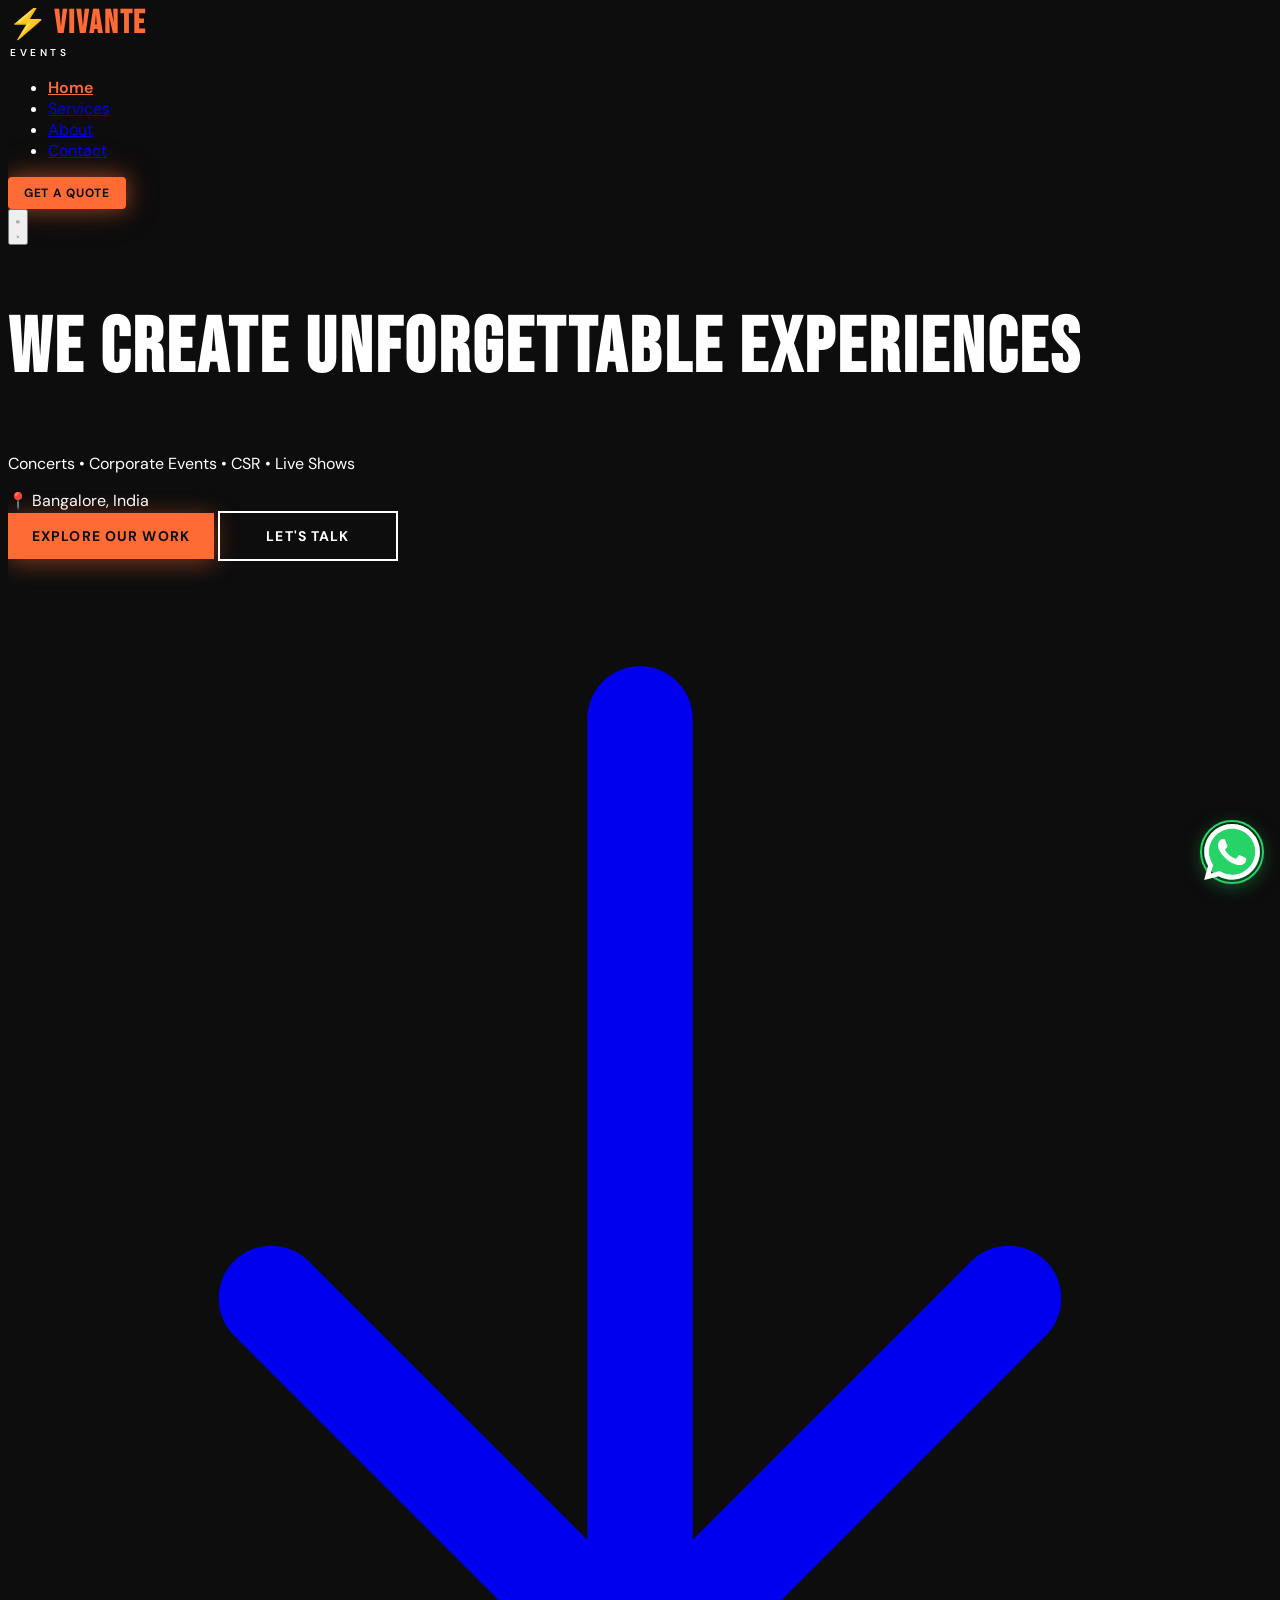
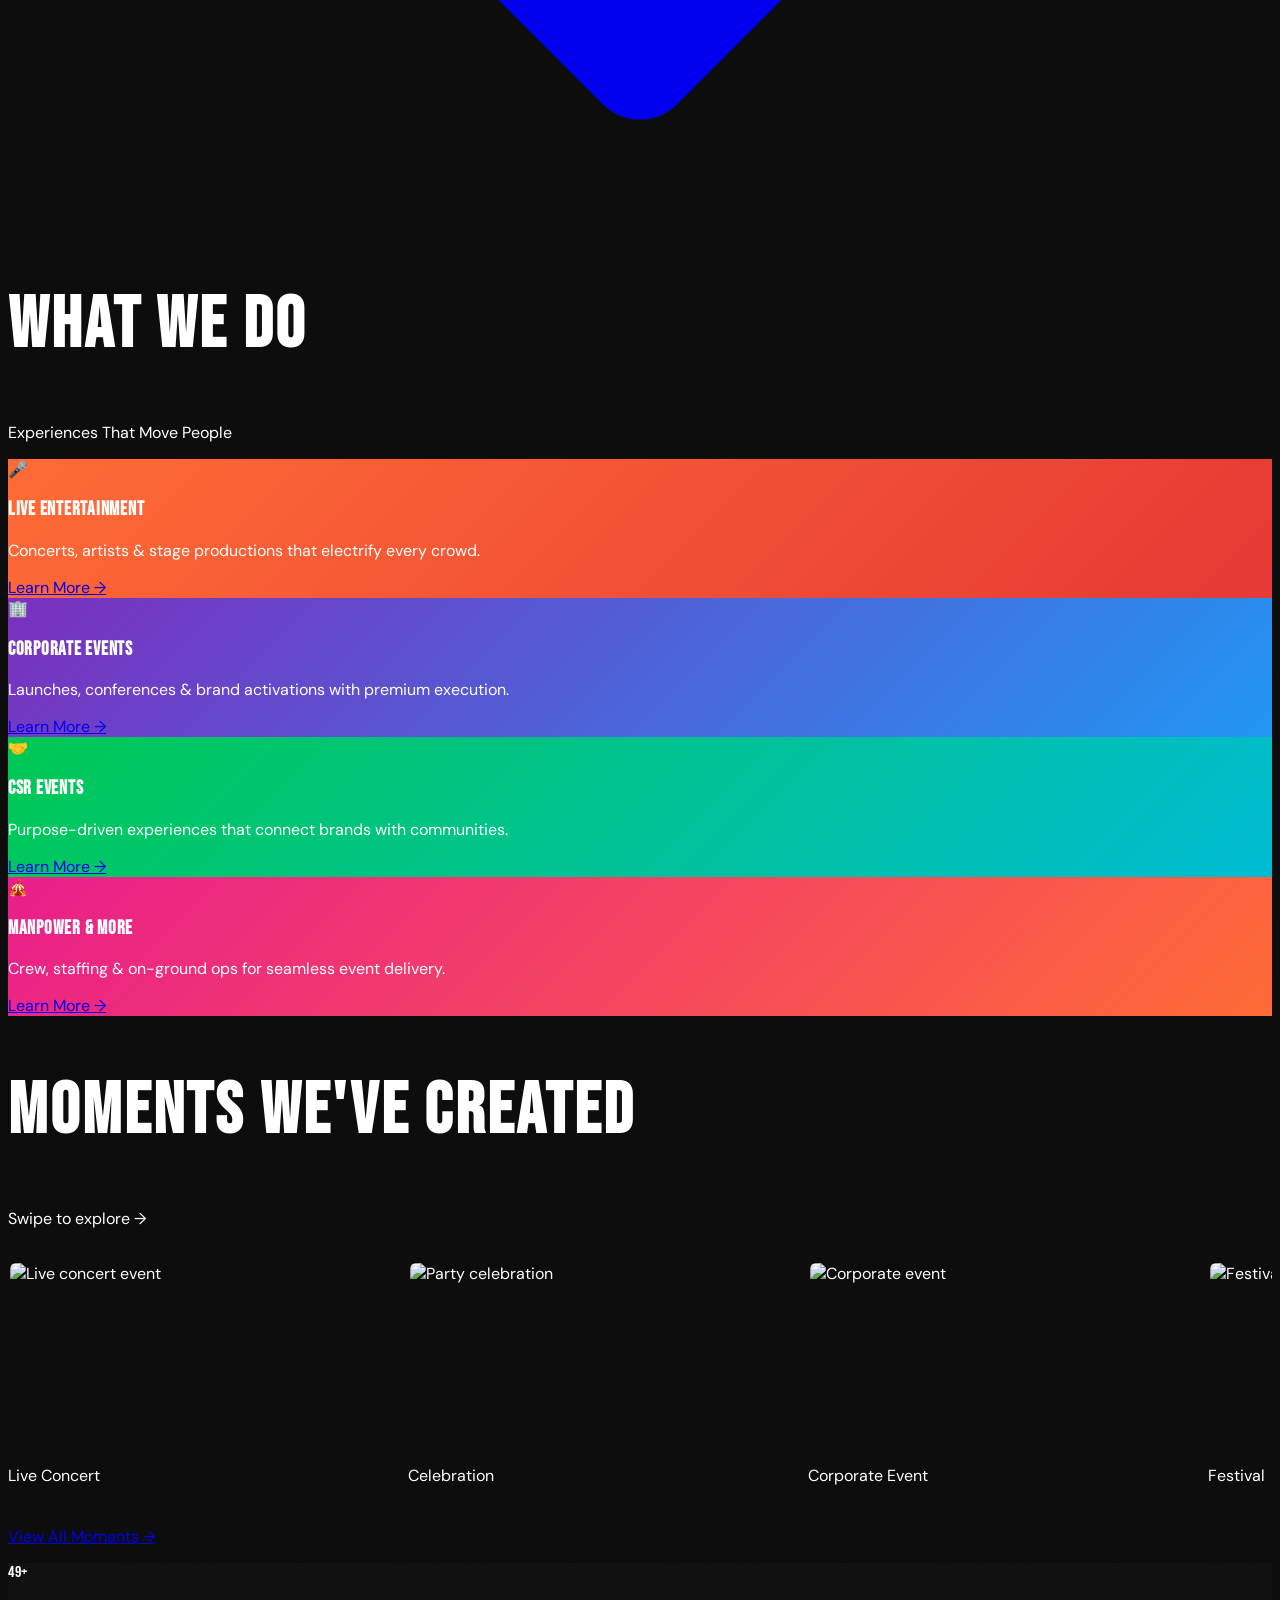
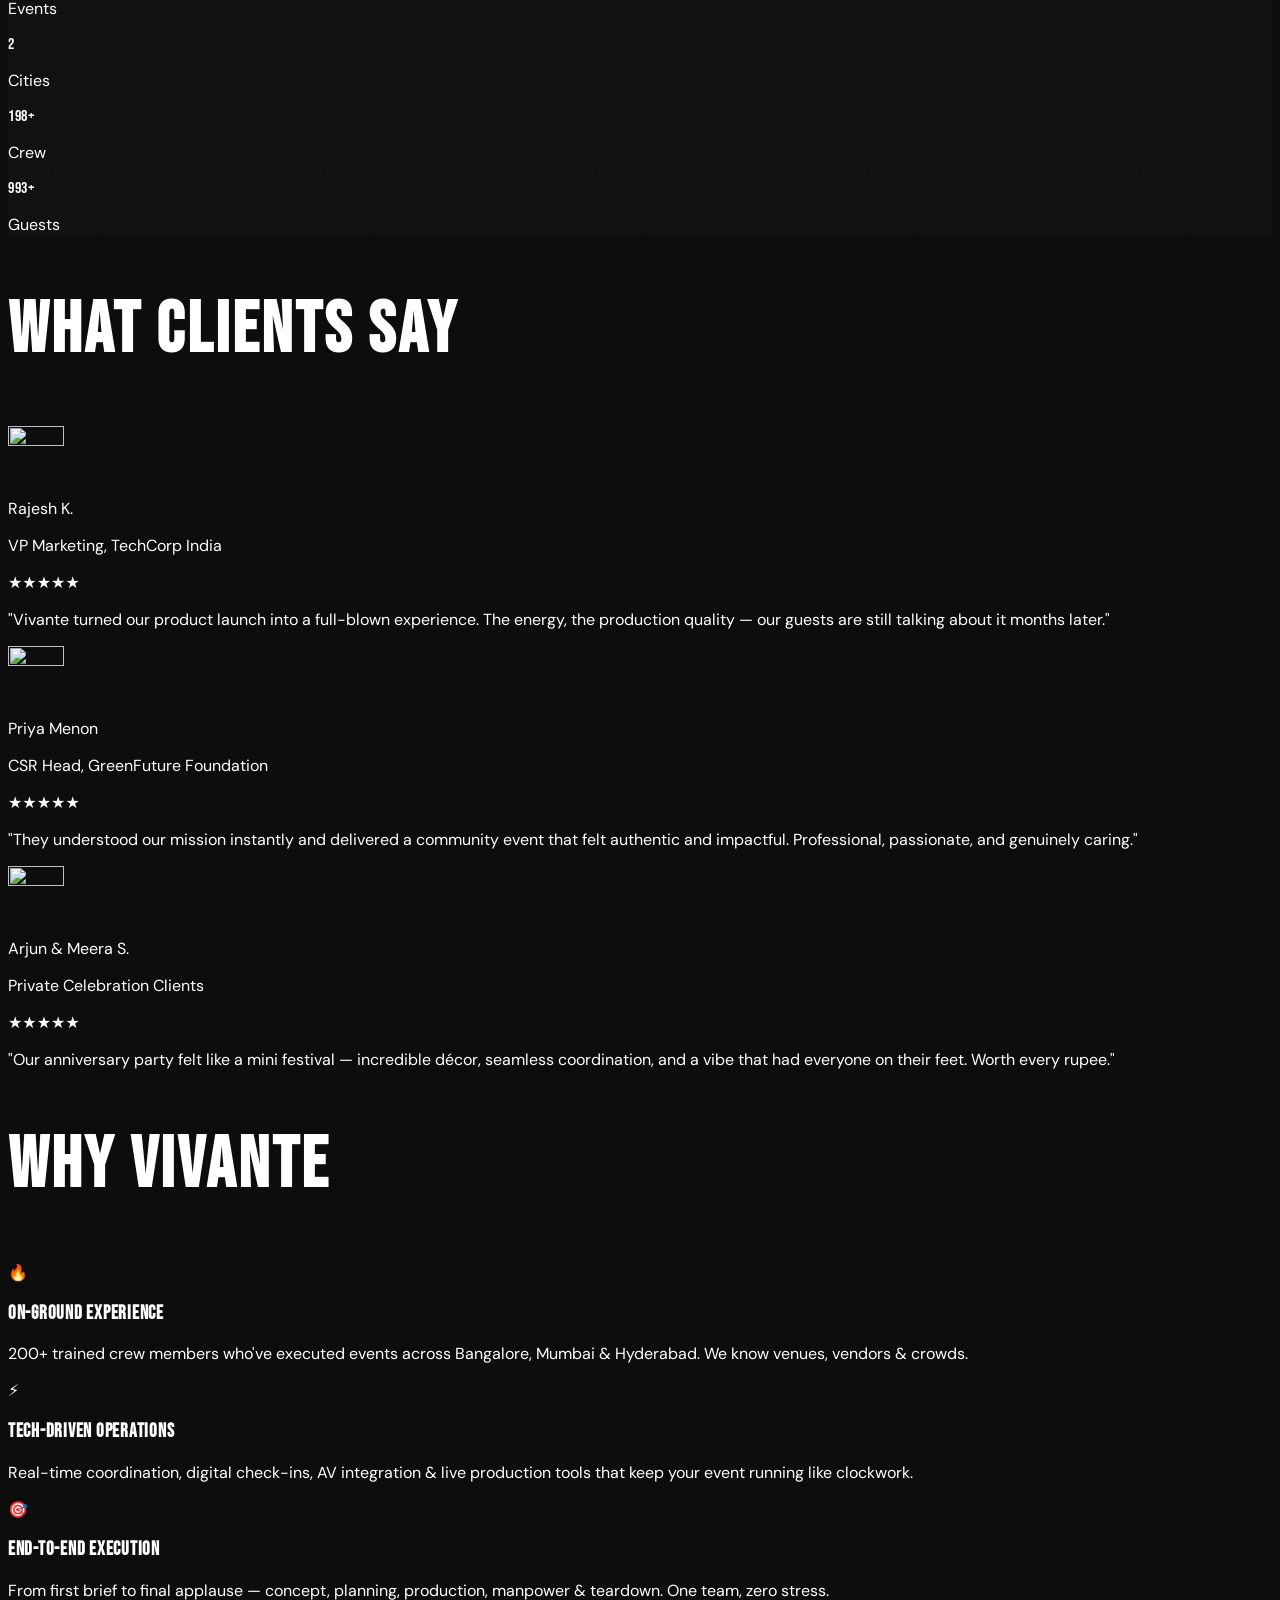
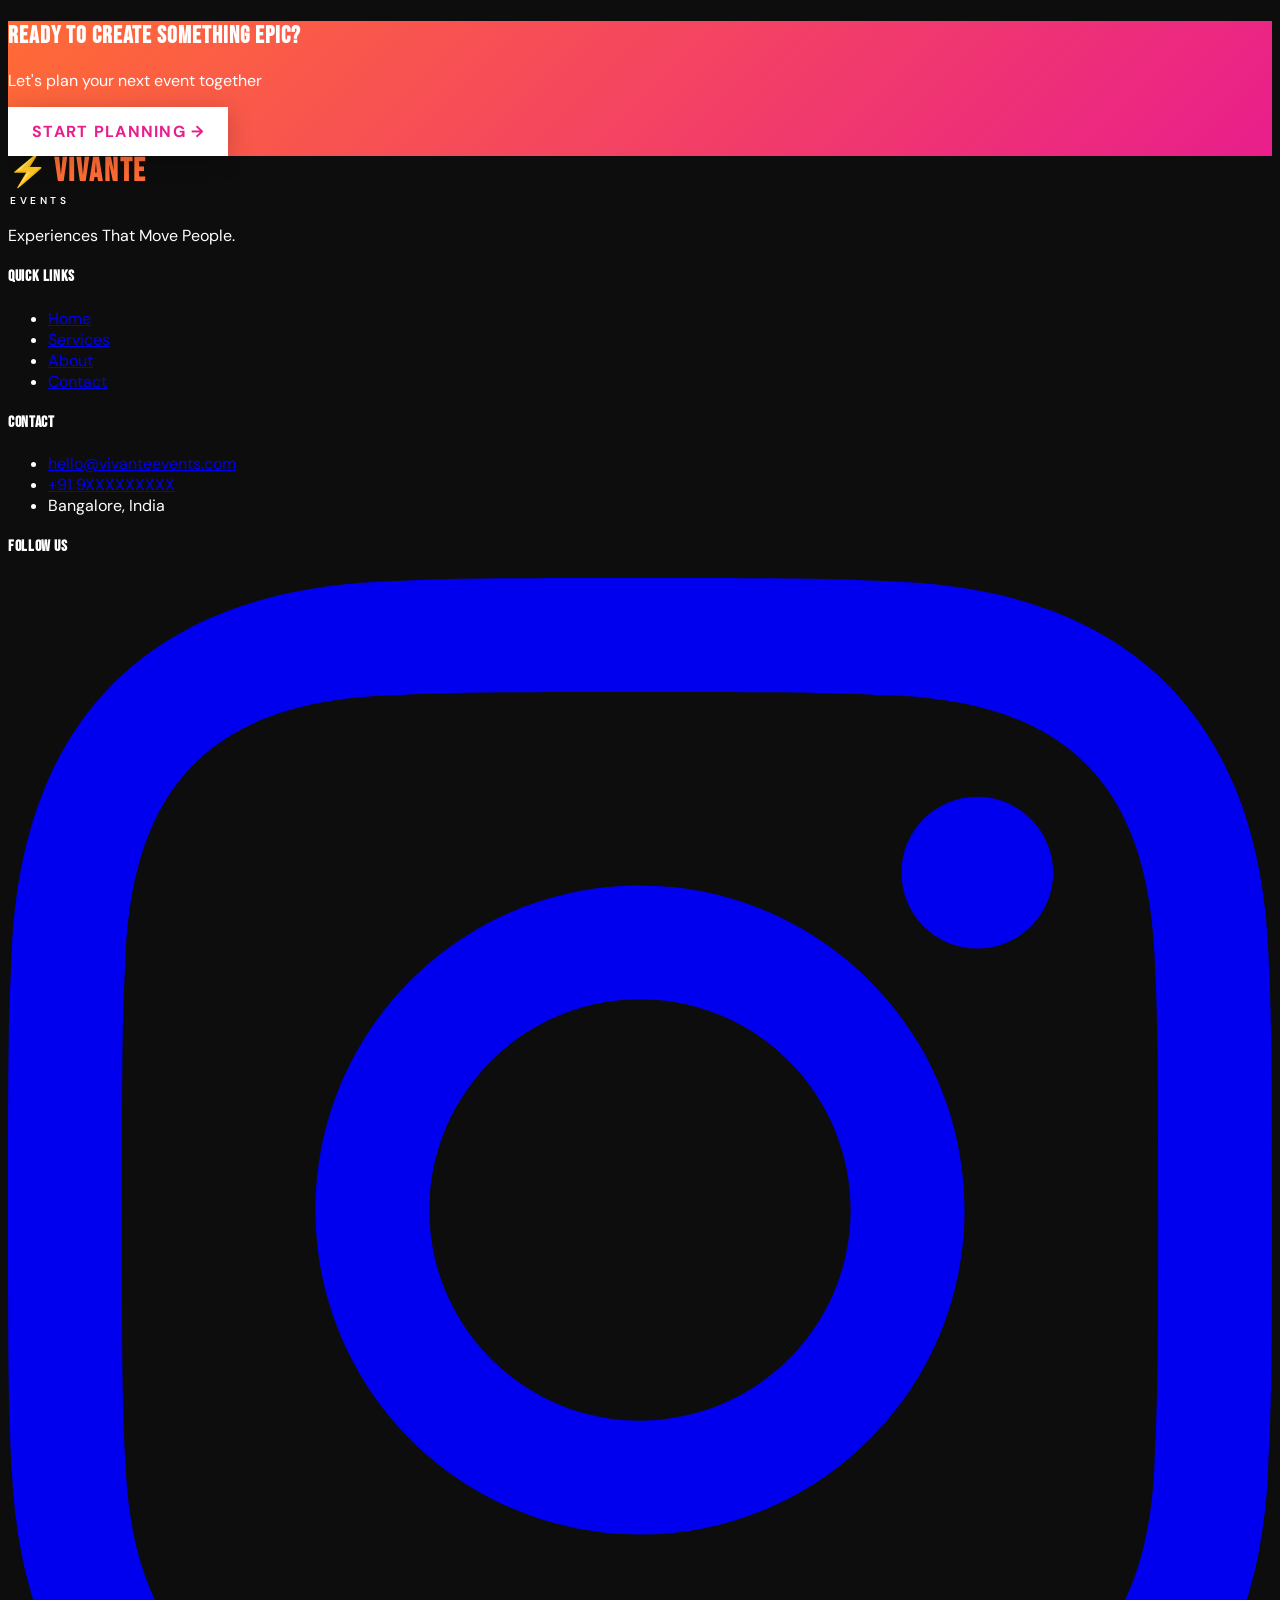
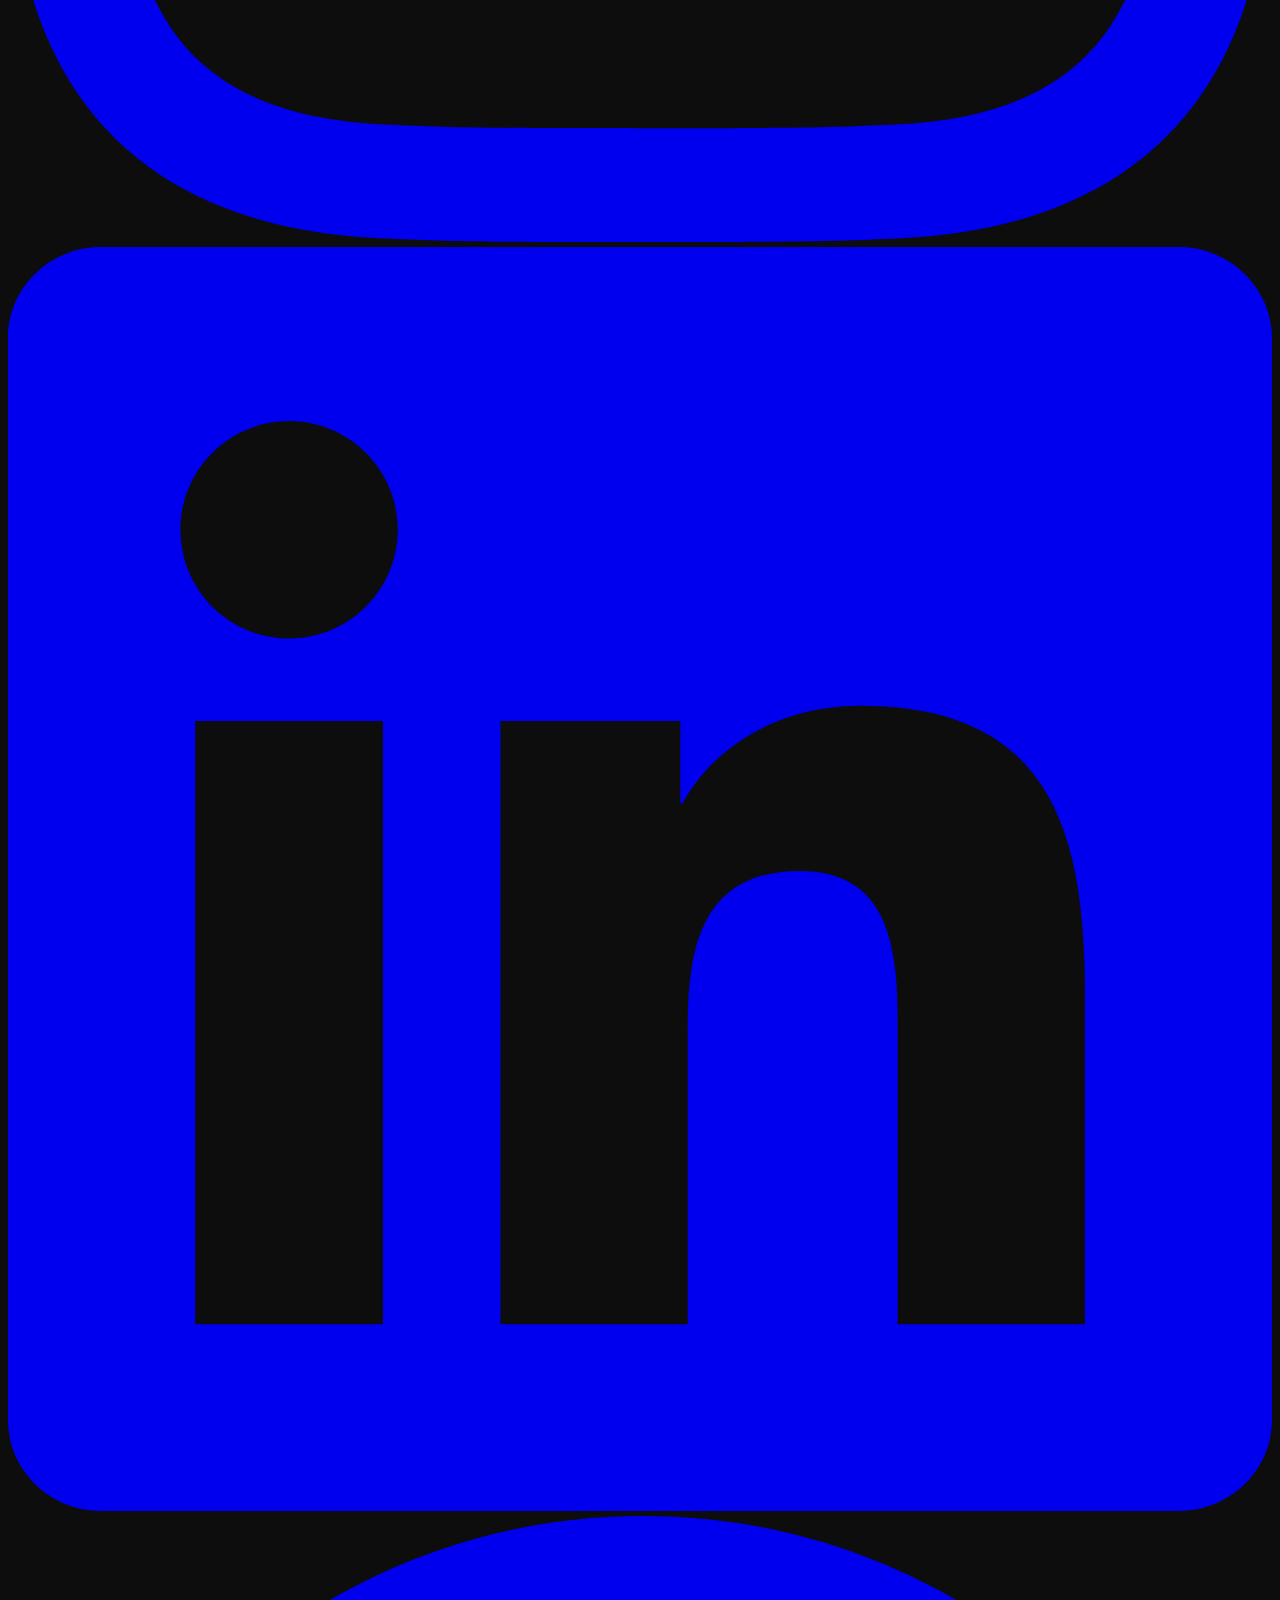
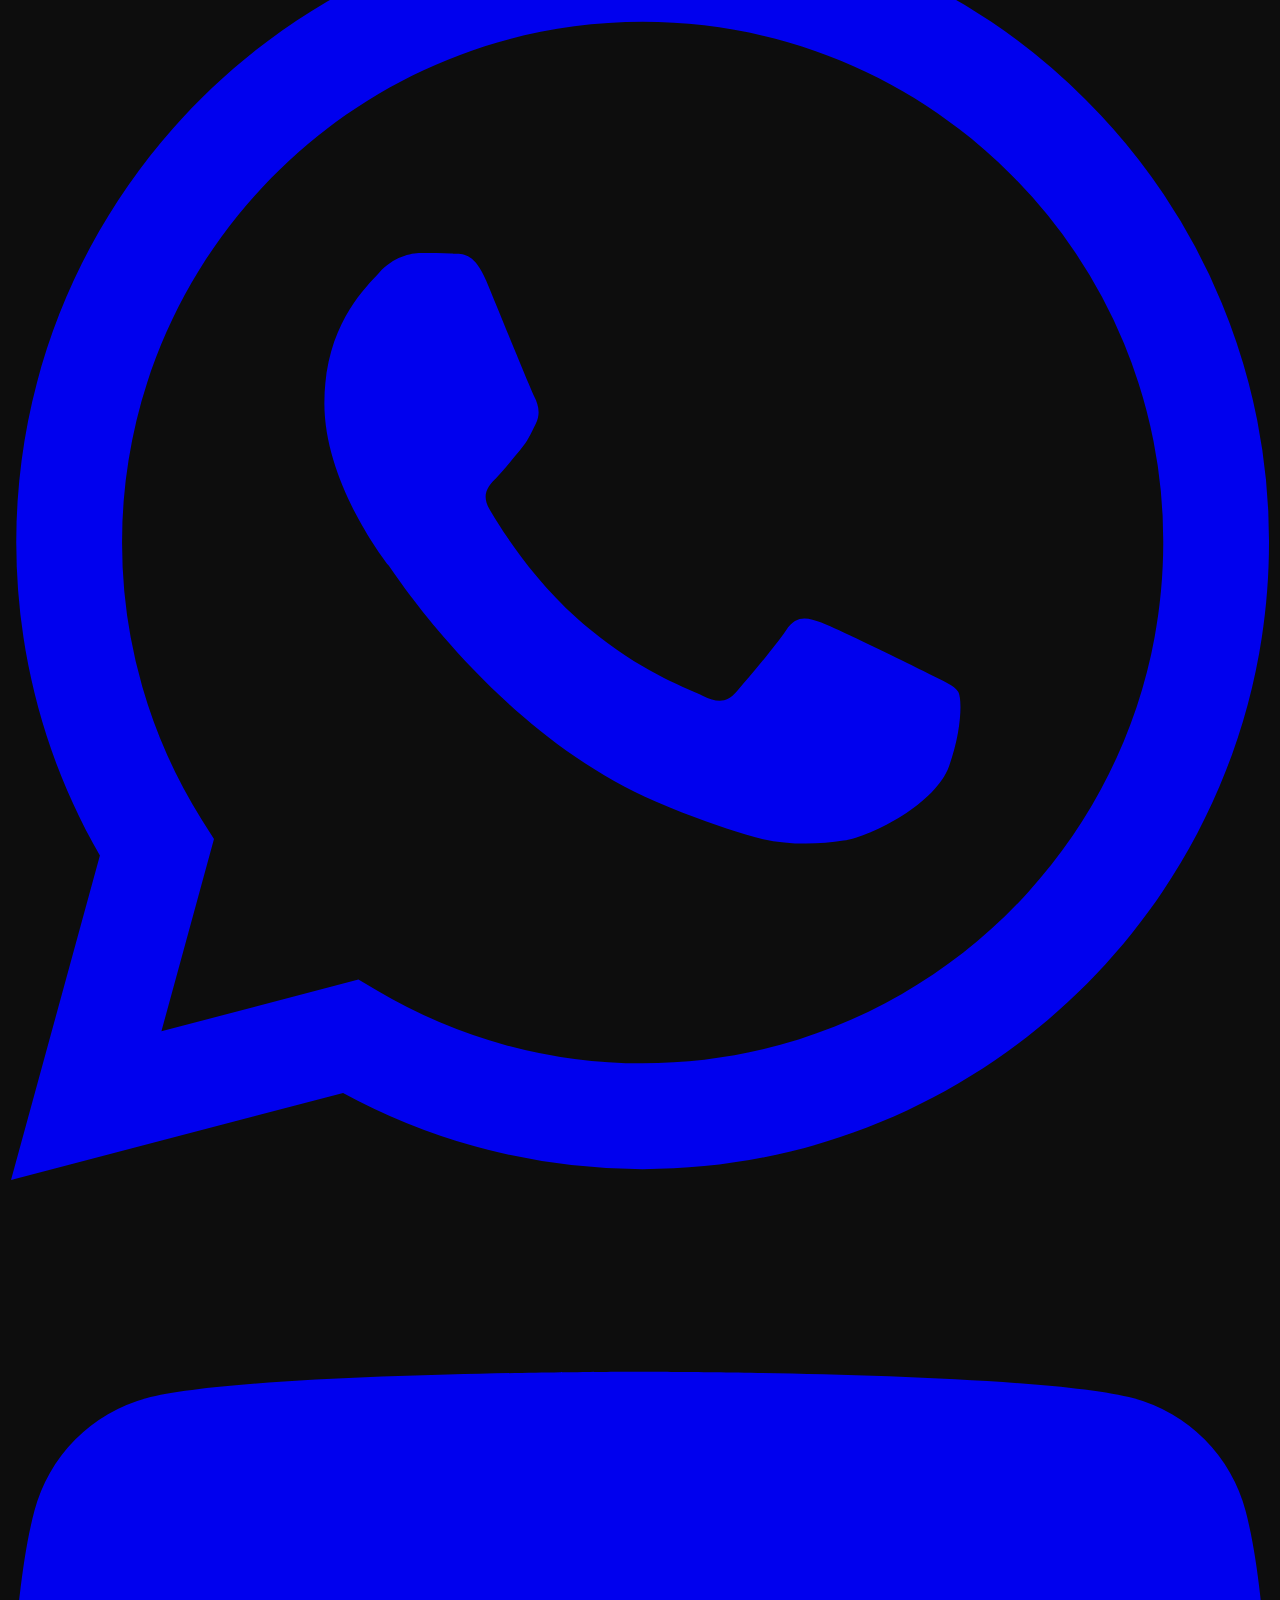
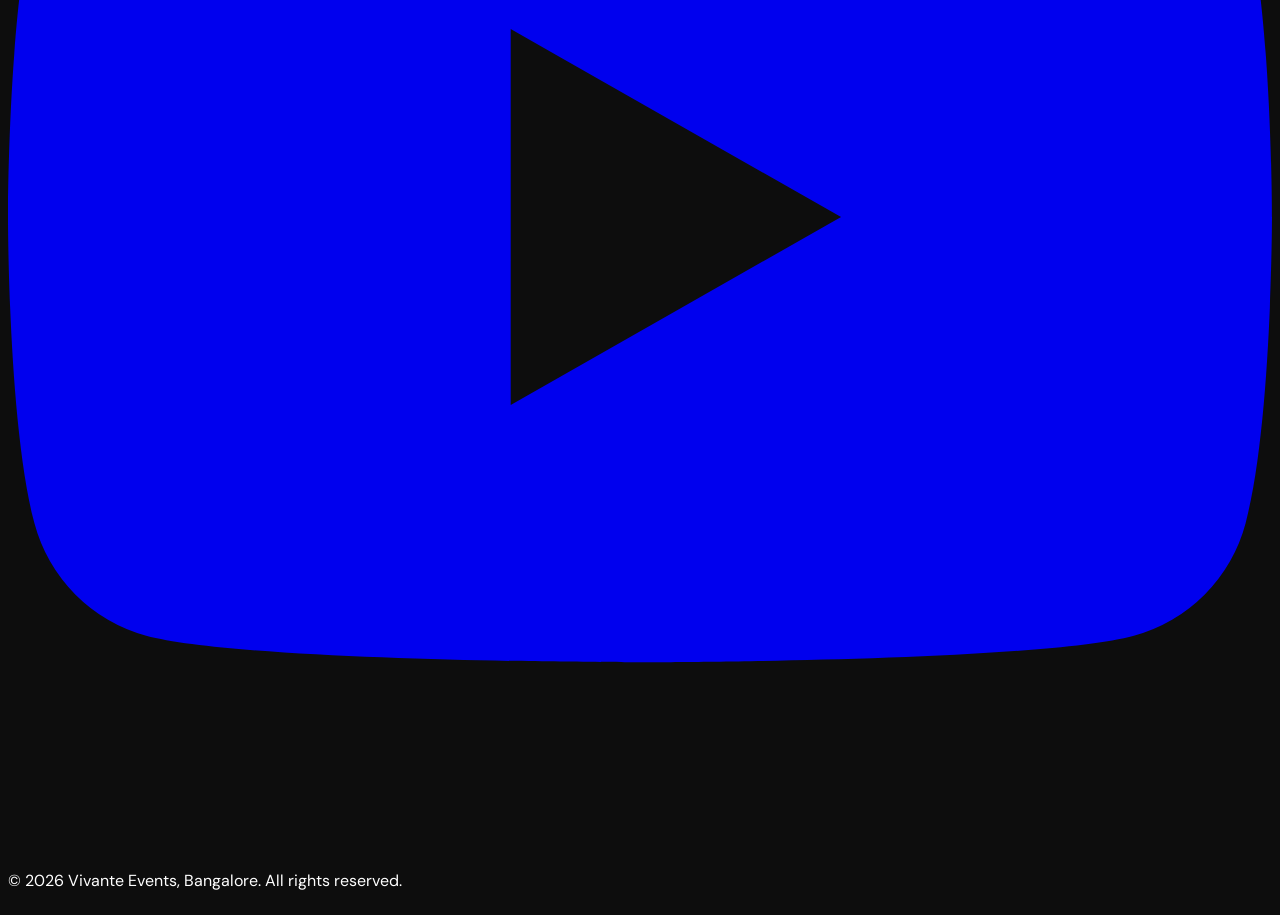
==== index.html @ 58074c27 "Launch: Vivante Events website" ====
<!DOCTYPE html>
<html lang="en" class="scroll-smooth">
<head>
  <meta charset="UTF-8">
  <meta name="viewport" content="width=device-width, initial-scale=1.0">
  <meta name="description" content="Vivante Events — Bangalore's most energetic event company. Concerts, corporate events, CSR, live shows. Experiences That Move People.">
  <title>Vivante Events | Experiences That Move People</title>
  <link rel="preconnect" href="https://fonts.googleapis.com">
  <link rel="preconnect" href="https://fonts.gstatic.com" crossorigin>
  <link href="https://fonts.googleapis.com/css2?family=Bebas+Neue&family=DM+Sans:ital,opsz,wght@0,9..40,300;0,9..40,400;0,9..40,500;0,9..40,600;0,9..40,700;1,9..40,400&display=swap" rel="stylesheet">
  <script src="https://cdn.tailwindcss.com"></script>
  <script>
    tailwind.config = {
      theme: {
        extend: {
          colors: {
            stage: '#0D0D0D',
            orange: '#FF6B35',
            gold: '#FFD700',
            pink: '#E91E8C',
            muted: '#CCCCCC',
          },
          fontFamily: {
            display: ['"Bebas Neue"', 'Impact', 'sans-serif'],
            body: ['"DM Sans"', 'system-ui', 'sans-serif'],
          },
        },
      },
    };
  </script>
  <link rel="stylesheet" href="css/style.css">
</head>
<body>

  <!-- ========== NAVBAR ========== -->
  <header id="navbar" class="sticky top-0 z-[100] bg-[#0D0D0D]/85 backdrop-blur-md border-b border-white/10">
    <nav class="max-w-7xl mx-auto px-4 sm:px-6">
      <div class="flex items-center justify-between h-16 md:h-[72px]">
        <a href="index.html" class="brand-logo shrink-0">
          <span class="brand-name"><span aria-hidden="true">⚡</span> VIVANTE</span>
          <span class="brand-sub">Events</span>
        </a>

        <ul class="hidden lg:flex items-center gap-8">
          <li><a href="index.html" class="nav-link-active text-sm uppercase tracking-wider">Home</a></li>
          <li><a href="services.html" class="text-muted hover:text-white text-sm font-medium uppercase tracking-wider transition-colors">Services</a></li>
          <li><a href="about.html" class="text-muted hover:text-white text-sm font-medium uppercase tracking-wider transition-colors">About</a></li>
          <li><a href="contact.html" class="text-muted hover:text-white text-sm font-medium uppercase tracking-wider transition-colors">Contact</a></li>
        </ul>

        <div class="hidden lg:block">
          <a href="contact.html" class="nav-cta">Get a Quote</a>
        </div>

        <button id="nav-toggle" type="button" class="lg:hidden text-orange p-2 -mr-2" aria-label="Toggle menu" aria-expanded="false">
          <svg id="icon-open" class="w-7 h-7" fill="none" stroke="currentColor" viewBox="0 0 24 24"><path stroke-linecap="round" stroke-linejoin="round" stroke-width="2" d="M4 6h16M4 12h16M4 18h16"/></svg>
          <svg id="icon-close" class="w-7 h-7 hidden" fill="none" stroke="currentColor" viewBox="0 0 24 24"><path stroke-linecap="round" stroke-linejoin="round" stroke-width="2" d="M6 18L18 6M6 6l12 12"/></svg>
        </button>
      </div>

      <div id="mobile-menu" class="lg:hidden border-t border-white/10">
        <ul class="py-4 flex flex-col gap-1">
          <li><a href="index.html" class="block py-3 px-2 text-orange font-semibold uppercase tracking-wider text-sm">Home</a></li>
          <li><a href="services.html" class="block py-3 px-2 text-muted hover:text-white font-medium uppercase tracking-wider text-sm transition-colors">Services</a></li>
          <li><a href="about.html" class="block py-3 px-2 text-muted hover:text-white font-medium uppercase tracking-wider text-sm transition-colors">About</a></li>
          <li><a href="contact.html" class="block py-3 px-2 text-muted hover:text-white font-medium uppercase tracking-wider text-sm transition-colors">Contact</a></li>
          <li class="pt-2 px-2">
            <a href="contact.html" class="nav-cta block text-center w-full">Get a Quote</a>
          </li>
        </ul>
      </div>
    </nav>
  </header>

  <main>
    <!-- ========== HERO ========== -->
    <section class="hero-bg relative min-h-[100svh] flex flex-col items-center justify-center px-4 sm:px-6 pt-20 pb-16 text-center">
      <div class="max-w-5xl mx-auto w-full">
        <h1 class="font-display hero-title text-white mb-4 md:mb-6">
          <span class="hero-word block">WE CREATE</span>
          <span class="hero-word block text-orange">UNFORGETTABLE</span>
          <span class="hero-word block">EXPERIENCES</span>
        </h1>

        <p class="hero-sub text-muted text-sm sm:text-base md:text-lg mb-4 md:mb-6 tracking-wide">
          Concerts <span class="text-orange mx-1">•</span> Corporate Events <span class="text-orange mx-1">•</span> CSR <span class="text-orange mx-1">•</span> Live Shows
        </p>

        <div class="hero-meta inline-flex items-center gap-2 bg-white/10 backdrop-blur-sm border border-white/20 rounded-full px-4 py-2 text-sm mb-8 md:mb-10">
          <span>📍</span>
          <span class="text-white font-medium">Bangalore, India</span>
        </div>

        <div class="hero-btns flex flex-col sm:flex-row gap-3 sm:gap-4 justify-center items-stretch sm:items-center max-w-md sm:max-w-none mx-auto">
          <a href="#gallery" class="btn-hero-primary">Explore Our Work</a>
          <a href="contact.html" class="btn-hero-outline">Let's Talk</a>
        </div>
      </div>

      <a href="#services" class="scroll-arrow absolute bottom-6 left-1/2 -translate-x-1/2 text-orange" aria-label="Scroll down">
        <svg class="w-8 h-8" fill="none" stroke="currentColor" viewBox="0 0 24 24"><path stroke-linecap="round" stroke-linejoin="round" stroke-width="2" d="M19 14l-7 7m0 0l-7-7m7 7V3"/></svg>
      </a>
    </section>

    <!-- ========== SERVICES ========== -->
    <section id="services" class="py-12 md:py-20 px-4 sm:px-6">
      <div class="max-w-7xl mx-auto">
        <h2 class="font-display section-title text-center text-white mb-3 reveal">WHAT WE DO</h2>
        <p class="text-muted text-center text-sm md:text-base mb-10 md:mb-14 reveal">Experiences That Move People</p>

        <div class="grid grid-cols-1 sm:grid-cols-2 lg:grid-cols-4 gap-4 md:gap-6">
          <article class="service-card reveal grad-1 rounded-xl p-6 md:p-7 text-white min-h-[220px] flex flex-col">
            <span class="text-4xl md:text-5xl mb-4" aria-hidden="true">🎤</span>
            <h3 class="font-display text-2xl md:text-3xl mb-2">LIVE ENTERTAINMENT</h3>
            <p class="text-white/90 text-sm flex-grow">Concerts, artists &amp; stage productions that electrify every crowd.</p>
            <a href="services.html" class="mt-4 text-sm font-bold uppercase tracking-wider hover:underline">Learn More →</a>
          </article>

          <article class="service-card reveal grad-2 rounded-xl p-6 md:p-7 text-white min-h-[220px] flex flex-col">
            <span class="text-4xl md:text-5xl mb-4" aria-hidden="true">🏢</span>
            <h3 class="font-display text-2xl md:text-3xl mb-2">CORPORATE EVENTS</h3>
            <p class="text-white/90 text-sm flex-grow">Launches, conferences &amp; brand activations with premium execution.</p>
            <a href="services.html" class="mt-4 text-sm font-bold uppercase tracking-wider hover:underline">Learn More →</a>
          </article>

          <article class="service-card reveal grad-3 rounded-xl p-6 md:p-7 text-white min-h-[220px] flex flex-col">
            <span class="text-4xl md:text-5xl mb-4" aria-hidden="true">🤝</span>
            <h3 class="font-display text-2xl md:text-3xl mb-2">CSR EVENTS</h3>
            <p class="text-white/90 text-sm flex-grow">Purpose-driven experiences that connect brands with communities.</p>
            <a href="services.html" class="mt-4 text-sm font-bold uppercase tracking-wider hover:underline">Learn More →</a>
          </article>

          <article class="service-card reveal grad-4 rounded-xl p-6 md:p-7 text-white min-h-[220px] flex flex-col">
            <span class="text-4xl md:text-5xl mb-4" aria-hidden="true">🎪</span>
            <h3 class="font-display text-2xl md:text-3xl mb-2">MANPOWER &amp; MORE</h3>
            <p class="text-white/90 text-sm flex-grow">Crew, staffing &amp; on-ground ops for seamless event delivery.</p>
            <a href="services.html" class="mt-4 text-sm font-bold uppercase tracking-wider hover:underline">Learn More →</a>
          </article>
        </div>
      </div>
    </section>

    <!-- ========== GALLERY STRIP ========== -->
    <section id="gallery" class="py-12 md:py-16 px-4 sm:px-6 bg-[#111111]">
      <div class="max-w-7xl mx-auto">
        <h2 class="font-display section-title text-white mb-2 reveal">MOMENTS WE'VE CREATED</h2>
        <p class="text-muted text-sm mb-8 reveal">Swipe to explore →</p>

        <div class="gallery-scroll reveal mb-6" role="region" aria-label="Event photo gallery">
          <figure class="gallery-item-inline">
            <div class="gallery-img-wrap">
              <img src="https://picsum.photos/seed/concert/300/200" alt="Live concert event" width="300" height="200" loading="lazy">
            </div>
            <figcaption class="text-sm text-gold mt-2 font-medium">Live Concert</figcaption>
          </figure>
          <figure class="gallery-item-inline">
            <div class="gallery-img-wrap">
              <img src="https://picsum.photos/seed/party/300/200" alt="Party celebration" width="300" height="200" loading="lazy">
            </div>
            <figcaption class="text-sm text-gold mt-2 font-medium">Celebration</figcaption>
          </figure>
          <figure class="gallery-item-inline">
            <div class="gallery-img-wrap">
              <img src="https://picsum.photos/seed/corporate/300/200" alt="Corporate event" width="300" height="200" loading="lazy">
            </div>
            <figcaption class="text-sm text-gold mt-2 font-medium">Corporate Event</figcaption>
          </figure>
          <figure class="gallery-item-inline">
            <div class="gallery-img-wrap">
              <img src="https://picsum.photos/seed/festival/300/200" alt="Festival event" width="300" height="200" loading="lazy">
            </div>
            <figcaption class="text-sm text-gold mt-2 font-medium">Festival</figcaption>
          </figure>
          <figure class="gallery-item-inline">
            <div class="gallery-img-wrap">
              <img src="https://picsum.photos/seed/team/300/200" alt="Team event" width="300" height="200" loading="lazy">
            </div>
            <figcaption class="text-sm text-gold mt-2 font-medium">Team Event</figcaption>
          </figure>
          <figure class="gallery-item-inline">
            <div class="gallery-img-wrap">
              <img src="https://picsum.photos/seed/celebration/300/200" alt="CSR initiative celebration" width="300" height="200" loading="lazy">
            </div>
            <figcaption class="text-sm text-gold mt-2 font-medium">CSR Initiative</figcaption>
          </figure>
        </div>

        <p class="reveal text-right">
          <a href="gallery.html" class="text-muted text-sm hover:text-orange transition-colors tracking-wide">
            View All Moments →
          </a>
        </p>
      </div>
    </section>

    <!-- ========== STATS ========== -->
    <section class="stats-section py-12 md:py-16 px-4 sm:px-6 border-y border-white/5">
      <div class="max-w-7xl mx-auto">
        <div class="grid grid-cols-2 lg:grid-cols-4 gap-8 md:gap-6 text-center reveal">
          <div>
            <p class="font-display text-5xl sm:text-6xl md:text-7xl text-orange stat-num" data-target="50" data-suffix="+">0</p>
            <p class="text-white text-xs sm:text-sm uppercase tracking-widest mt-2 font-semibold">Events</p>
          </div>
          <div>
            <p class="font-display text-5xl sm:text-6xl md:text-7xl text-orange stat-num" data-target="3" data-suffix="">0</p>
            <p class="text-white text-xs sm:text-sm uppercase tracking-widest mt-2 font-semibold">Cities</p>
          </div>
          <div>
            <p class="font-display text-5xl sm:text-6xl md:text-7xl text-orange stat-num" data-target="200" data-suffix="+">0</p>
            <p class="text-white text-xs sm:text-sm uppercase tracking-widest mt-2 font-semibold">Crew</p>
          </div>
          <div>
            <p class="font-display text-5xl sm:text-6xl md:text-7xl text-orange stat-num" data-target="1000" data-suffix="+">0</p>
            <p class="text-white text-xs sm:text-sm uppercase tracking-widest mt-2 font-semibold">Guests</p>
          </div>
        </div>
      </div>
    </section>

    <!-- ========== TESTIMONIALS ========== -->
    <section class="py-12 md:py-20 px-4 sm:px-6">
      <div class="max-w-7xl mx-auto">
        <h2 class="font-display section-title text-center text-white mb-10 md:mb-14 reveal">WHAT CLIENTS SAY</h2>

        <div class="grid grid-cols-1 md:grid-cols-3 gap-5 md:gap-6">
          <article class="reveal bg-[#161616] border border-white/10 rounded-xl p-6">
            <div class="flex items-center gap-4 mb-4">
              <img src="https://picsum.photos/seed/person1/80/80" alt="" class="w-14 h-14 rounded-full object-cover border-2 border-orange" width="56" height="56">
              <div>
                <p class="font-semibold text-white">Rajesh K.</p>
                <p class="text-muted text-xs">VP Marketing, TechCorp India</p>
              </div>
            </div>
            <div class="text-gold text-sm mb-3" aria-label="5 star rating">★★★★★</div>
            <p class="text-muted text-sm leading-relaxed">"Vivante turned our product launch into a full-blown experience. The energy, the production quality — our guests are still talking about it months later."</p>
          </article>

          <article class="reveal bg-[#161616] border border-white/10 rounded-xl p-6">
            <div class="flex items-center gap-4 mb-4">
              <img src="https://picsum.photos/seed/person2/80/80" alt="" class="w-14 h-14 rounded-full object-cover border-2 border-orange" width="56" height="56">
              <div>
                <p class="font-semibold text-white">Priya Menon</p>
                <p class="text-muted text-xs">CSR Head, GreenFuture Foundation</p>
              </div>
            </div>
            <div class="text-gold text-sm mb-3" aria-label="5 star rating">★★★★★</div>
            <p class="text-muted text-sm leading-relaxed">"They understood our mission instantly and delivered a community event that felt authentic and impactful. Professional, passionate, and genuinely caring."</p>
          </article>

          <article class="reveal bg-[#161616] border border-white/10 rounded-xl p-6">
            <div class="flex items-center gap-4 mb-4">
              <img src="https://picsum.photos/seed/person3/80/80" alt="" class="w-14 h-14 rounded-full object-cover border-2 border-orange" width="56" height="56">
              <div>
                <p class="font-semibold text-white">Arjun &amp; Meera S.</p>
                <p class="text-muted text-xs">Private Celebration Clients</p>
              </div>
            </div>
            <div class="text-gold text-sm mb-3" aria-label="5 star rating">★★★★★</div>
            <p class="text-muted text-sm leading-relaxed">"Our anniversary party felt like a mini festival — incredible décor, seamless coordination, and a vibe that had everyone on their feet. Worth every rupee."</p>
          </article>
        </div>
      </div>
    </section>

    <!-- ========== WHY VIVANTE ========== -->
    <section class="py-12 md:py-20 px-4 sm:px-6 bg-[#111111]">
      <div class="max-w-7xl mx-auto">
        <h2 class="font-display section-title text-center text-white mb-10 md:mb-14 reveal">WHY VIVANTE</h2>

        <div class="grid grid-cols-1 md:grid-cols-3 gap-8 md:gap-10">
          <article class="reveal text-center md:text-left">
            <div class="w-16 h-16 mx-auto md:mx-0 flex items-center justify-center rounded-full bg-orange/20 text-4xl mb-5">🔥</div>
            <h3 class="font-display text-2xl md:text-3xl text-orange mb-3">ON-GROUND EXPERIENCE</h3>
            <p class="text-muted text-sm leading-relaxed">200+ trained crew members who've executed events across Bangalore, Mumbai &amp; Hyderabad. We know venues, vendors &amp; crowds.</p>
          </article>
          <article class="reveal text-center md:text-left">
            <div class="w-16 h-16 mx-auto md:mx-0 flex items-center justify-center rounded-full bg-pink/20 text-4xl mb-5">⚡</div>
            <h3 class="font-display text-2xl md:text-3xl text-pink mb-3">TECH-DRIVEN OPERATIONS</h3>
            <p class="text-muted text-sm leading-relaxed">Real-time coordination, digital check-ins, AV integration &amp; live production tools that keep your event running like clockwork.</p>
          </article>
          <article class="reveal text-center md:text-left">
            <div class="w-16 h-16 mx-auto md:mx-0 flex items-center justify-center rounded-full bg-gold/20 text-4xl mb-5">🎯</div>
            <h3 class="font-display text-2xl md:text-3xl text-gold mb-3">END-TO-END EXECUTION</h3>
            <p class="text-muted text-sm leading-relaxed">From first brief to final applause — concept, planning, production, manpower &amp; teardown. One team, zero stress.</p>
          </article>
        </div>
      </div>
    </section>

    <!-- ========== CTA BANNER ========== -->
    <section class="cta-gradient py-14 md:py-20 px-4 sm:px-6">
      <div class="max-w-3xl mx-auto text-center reveal">
        <h2 class="font-display text-4xl sm:text-5xl md:text-6xl text-white mb-4 leading-tight">READY TO CREATE SOMETHING EPIC?</h2>
        <p class="text-white/90 text-base md:text-lg mb-8">Let's plan your next event together</p>
        <a href="contact.html" class="btn-cta-white mx-auto">START PLANNING →</a>
      </div>
    </section>
  </main>

  <!-- ========== FOOTER ========== -->
  <footer class="bg-[#0A0A0A] border-t border-white/10 pt-12 pb-8 px-4 sm:px-6">
    <div class="max-w-7xl mx-auto">
      <div class="grid grid-cols-1 sm:grid-cols-2 lg:grid-cols-4 gap-10 mb-10">
        <div>
          <a href="index.html" class="brand-logo inline-block mb-3">
            <span class="brand-name"><span aria-hidden="true">⚡</span> VIVANTE</span>
            <span class="brand-sub">Events</span>
          </a>
          <p class="text-muted text-sm leading-relaxed">Experiences That Move People.</p>
        </div>
        <div>
          <h4 class="font-display text-xl text-orange mb-4">QUICK LINKS</h4>
          <ul class="space-y-2 text-sm">
            <li><a href="index.html" class="text-muted hover:text-white transition-colors">Home</a></li>
            <li><a href="services.html" class="text-muted hover:text-white transition-colors">Services</a></li>
            <li><a href="about.html" class="text-muted hover:text-white transition-colors">About</a></li>
            <li><a href="contact.html" class="text-muted hover:text-white transition-colors">Contact</a></li>
          </ul>
        </div>
        <div>
          <h4 class="font-display text-xl text-orange mb-4">CONTACT</h4>
          <ul class="space-y-2 text-sm text-muted">
            <li><a href="mailto:hello@vivanteevents.com" class="hover:text-white transition-colors">hello@vivanteevents.com</a></li>
            <li><a href="tel:+919XXXXXXXXX" class="hover:text-white transition-colors">+91 9XXXXXXXXX</a></li>
            <li>Bangalore, India</li>
          </ul>
        </div>
        <div>
          <h4 class="font-display text-xl text-orange mb-4">FOLLOW US</h4>
          <div class="flex gap-4">
            <a href="https://instagram.com/vivanteevents" target="_blank" rel="noopener noreferrer" class="w-10 h-10 flex items-center justify-center rounded-full bg-white/10 text-white hover:bg-orange hover:text-[#0D0D0D] transition-colors" aria-label="Instagram">
              <svg class="w-5 h-5" fill="currentColor" viewBox="0 0 24 24"><path d="M12 2.163c3.204 0 3.584.012 4.85.07 3.252.148 4.771 1.691 4.919 4.919.058 1.265.069 1.645.069 4.849 0 3.205-.012 3.584-.069 4.849-.149 3.225-1.664 4.771-4.919 4.919-1.266.058-1.644.07-4.85.07-3.204 0-3.584-.012-4.849-.07-3.26-.149-4.771-1.699-4.919-4.92-.058-1.265-.07-1.644-.07-4.849 0-3.204.013-3.583.07-4.849.149-3.227 1.664-4.771 4.919-4.919 1.266-.057 1.645-.069 4.849-.069zm0-2.163c-3.259 0-3.667.014-4.947.072-4.358.2-6.78 2.618-6.98 6.98-.059 1.281-.073 1.689-.073 4.948 0 3.259.014 3.668.072 4.948.2 4.358 2.618 6.78 6.98 6.98 1.281.058 1.689.072 4.948.072 3.259 0 3.668-.014 4.948-.072 4.354-.2 6.782-2.618 6.979-6.98.059-1.28.073-1.689.073-4.948 0-3.259-.014-3.667-.072-4.947-.196-4.354-2.617-6.78-6.979-6.98-1.281-.059-1.69-.073-4.949-.073zm0 5.838c-3.403 0-6.162 2.759-6.162 6.162s2.759 6.163 6.162 6.163 6.162-2.759 6.162-6.163c0-3.403-2.759-6.162-6.162-6.162zm0 10.162c-2.209 0-4-1.79-4-4 0-2.209 1.791-4 4-4s4 1.791 4 4c0 2.21-1.791 4-4 4zm6.406-11.845c-.796 0-1.441.645-1.441 1.44s.645 1.44 1.441 1.44c.795 0 1.439-.645 1.439-1.44s-.644-1.44-1.439-1.44z"/></svg>
            </a>
            <a href="https://linkedin.com/company/vivanteevents" target="_blank" rel="noopener noreferrer" class="w-10 h-10 flex items-center justify-center rounded-full bg-white/10 text-white hover:bg-orange hover:text-[#0D0D0D] transition-colors" aria-label="LinkedIn">
              <svg class="w-5 h-5" fill="currentColor" viewBox="0 0 24 24"><path d="M20.447 20.452h-3.554v-5.569c0-1.328-.027-3.037-1.852-3.037-1.853 0-2.136 1.445-2.136 2.939v5.667H9.351V9h3.414v1.561h.046c.477-.9 1.637-1.85 3.37-1.85 3.601 0 4.267 2.37 4.267 5.455v6.286zM5.337 7.433c-1.144 0-2.063-.926-2.063-2.065 0-1.138.92-2.063 2.063-2.063 1.14 0 2.064.925 2.064 2.063 0 1.139-.925 2.065-2.064 2.065zm1.782 13.019H3.555V9h3.564v11.452zM22.225 0H1.771C.792 0 0 .774 0 1.729v20.542C0 23.227.792 24 1.771 24h20.451C23.2 24 24 23.227 24 22.271V1.729C24 .774 23.2 0 22.222 0h.003z"/></svg>
            </a>
            <a href="https://wa.me/919XXXXXXXXXX" target="_blank" rel="noopener noreferrer" class="w-10 h-10 flex items-center justify-center rounded-full bg-white/10 text-white hover:bg-[#25D366] transition-colors" aria-label="WhatsApp">
              <svg class="w-5 h-5" fill="currentColor" viewBox="0 0 24 24"><path d="M17.472 14.382c-.297-.149-1.758-.867-2.03-.967-.273-.099-.471-.148-.67.15-.197.297-.767.966-.94 1.164-.173.199-.347.223-.644.075-.297-.15-1.255-.463-2.39-1.475-.883-.788-1.48-1.761-1.653-2.059-.173-.297-.018-.458.13-.606.134-.133.298-.347.446-.52.149-.174.198-.298.298-.497.099-.198.05-.371-.025-.52-.075-.149-.669-1.612-.916-2.207-.242-.579-.487-.5-.669-.51-.173-.008-.371-.01-.57-.01-.198 0-.52.074-.792.372-.272.297-1.04 1.016-1.04 2.479 0 1.462 1.065 2.875 1.213 3.074.149.198 2.096 3.2 5.077 4.487.709.306 1.262.489 1.694.625.712.227 1.36.195 1.871.118.571-.085 1.758-.719 2.006-1.413.248-.694.248-1.289.173-1.413-.074-.124-.272-.198-.57-.347m-5.421 7.403h-.004a9.87 9.87 0 01-5.031-1.378l-.361-.214-3.741.982.998-3.648-.235-.374a9.86 9.86 0 01-1.51-5.26c.001-5.45 4.436-9.884 9.888-9.884 2.64 0 5.122 1.03 6.988 2.898a9.825 9.825 0 012.893 6.994c-.003 5.45-4.435 9.884-9.885 9.884m8.413-18.297A11.815 11.815 0 0012.05 0C5.495 0 .16 5.335.157 11.892c0 2.096.547 4.142 1.588 5.945L.057 24l6.305-1.654a11.882 11.882 0 005.683 1.448h.005c6.554 0 11.89-5.335 11.893-11.893a11.821 11.821 0 00-3.48-8.413z"/></svg>
            </a>
            <a href="https://youtube.com/@vivanteevents" target="_blank" rel="noopener noreferrer" class="w-10 h-10 flex items-center justify-center rounded-full bg-white/10 text-white hover:bg-orange hover:text-[#0D0D0D] transition-colors" aria-label="YouTube">
              <svg class="w-5 h-5" fill="currentColor" viewBox="0 0 24 24"><path d="M23.498 6.186a3.016 3.016 0 00-2.122-2.136C19.505 3.545 12 3.545 12 3.545s-7.505 0-9.377.505A3.017 3.017 0 00.502 6.186C0 8.07 0 12 0 12s0 3.93.502 5.814a3.016 3.016 0 002.122 2.136c1.871.505 9.376.505 9.376.505s7.505 0 9.377-.505a3.015 3.015 0 002.122-2.136C24 15.93 24 12 24 12s0-3.93-.502-5.814zM9.545 15.568V8.432L15.818 12l-6.273 3.568z"/></svg>
            </a>
          </div>
        </div>
      </div>
      <div class="border-t border-white/10 pt-6 text-center text-muted text-xs sm:text-sm">
        <p>&copy; 2026 Vivante Events, Bangalore. All rights reserved.</p>
      </div>
    </div>
  </footer>

  <!-- ========== WHATSAPP ========== -->
  <div class="whatsapp-wrap">
    <span class="whatsapp-tooltip">Chat with us!</span>
    <span class="whatsapp-pulse" aria-hidden="true"></span>
    <a href="https://wa.me/919XXXXXXXXXX" target="_blank" rel="noopener noreferrer" class="whatsapp-btn" aria-label="Chat on WhatsApp">
      <svg class="w-7 h-7" fill="currentColor" viewBox="0 0 24 24"><path d="M17.472 14.382c-.297-.149-1.758-.867-2.03-.967-.273-.099-.471-.148-.67.15-.197.297-.767.966-.94 1.164-.173.199-.347.223-.644.075-.297-.15-1.255-.463-2.39-1.475-.883-.788-1.48-1.761-1.653-2.059-.173-.297-.018-.458.13-.606.134-.133.298-.347.446-.52.149-.174.198-.298.298-.497.099-.198.05-.371-.025-.52-.075-.149-.669-1.612-.916-2.207-.242-.579-.487-.5-.669-.51-.173-.008-.371-.01-.57-.01-.198 0-.52.074-.792.372-.272.297-1.04 1.016-1.04 2.479 0 1.462 1.065 2.875 1.213 3.074.149.198 2.096 3.2 5.077 4.487.709.306 1.262.489 1.694.625.712.227 1.36.195 1.871.118.571-.085 1.758-.719 2.006-1.413.248-.694.248-1.289.173-1.413-.074-.124-.272-.198-.57-.347m-5.421 7.403h-.004a9.87 9.87 0 01-5.031-1.378l-.361-.214-3.741.982.998-3.648-.235-.374a9.86 9.86 0 01-1.51-5.26c.001-5.45 4.436-9.884 9.888-9.884 2.64 0 5.122 1.03 6.988 2.898a9.825 9.825 0 012.893 6.994c-.003 5.45-4.435 9.884-9.885 9.884m8.413-18.297A11.815 11.815 0 0012.05 0C5.495 0 .16 5.335.157 11.892c0 2.096.547 4.142 1.588 5.945L.057 24l6.305-1.654a11.882 11.882 0 005.683 1.448h.005c6.554 0 11.89-5.335 11.893-11.893a11.821 11.821 0 00-3.48-8.413z"/></svg>
    </a>
  </div>

  <script src="js/main.js"></script>
</body>
</html>
---- css/style.css ----
/* ============================================
   Vivante Events — Shared Styles
   Festival energy · Dark stage · Orange accents
   ============================================ */

:root {
  --stage: #0D0D0D;
  --orange: #FF6B35;
  --gold: #FFD700;
  --pink: #E91E8C;
  --muted: #CCCCCC;
}

*, *::before, *::after { box-sizing: border-box; }

html {
  scroll-behavior: smooth;
  overflow-x: hidden;
}

body {
  font-family: 'DM Sans', system-ui, sans-serif;
  background-color: var(--stage);
  color: #FFFFFF;
  overflow-x: hidden;
}

img { max-width: 100%; height: auto; display: block; }

::selection {
  background-color: var(--orange);
  color: var(--stage);
}

/* Custom scrollbar */
::-webkit-scrollbar { width: 8px; height: 8px; }
::-webkit-scrollbar-track { background: #1a1a1a; }
::-webkit-scrollbar-thumb { background: var(--orange); border-radius: 4px; }
::-webkit-scrollbar-thumb:hover { background: #ff8555; }

.font-display {
  font-family: 'Bebas Neue', Impact, sans-serif;
  letter-spacing: 0.04em;
}

/* ---- Logo ---- */
.brand-logo { line-height: 1; text-decoration: none; }
.brand-logo .brand-name {
  font-family: 'Bebas Neue', Impact, sans-serif;
  font-size: 32px;
  font-weight: 700;
  color: var(--orange);
  letter-spacing: 0.06em;
  display: flex;
  align-items: center;
  gap: 4px;
}
.brand-logo .brand-sub {
  font-family: 'DM Sans', sans-serif;
  font-size: 10px;
  font-weight: 600;
  color: #FFFFFF;
  letter-spacing: 0.35em;
  text-transform: uppercase;
  margin-top: 2px;
  padding-left: 2px;
}

/* ---- Navbar ---- */
#navbar.navbar-scrolled {
  box-shadow: 0 4px 24px rgba(0, 0, 0, 0.5);
  background-color: rgba(13, 13, 13, 0.98) !important;
}

.nav-link-active {
  color: var(--orange) !important;
  font-weight: 600;
}

.nav-cta {
  background: var(--orange);
  color: var(--stage);
  font-weight: 700;
  font-size: 0.75rem;
  letter-spacing: 0.06em;
  text-transform: uppercase;
  padding: 0.5rem 1rem;
  border-radius: 4px;
  box-shadow: 0 0 20px rgba(255, 107, 53, 0.5), 0 0 40px rgba(255, 107, 53, 0.2);
  transition: transform 0.2s, box-shadow 0.2s;
  white-space: nowrap;
  text-decoration: none;
  display: inline-block;
}
.nav-cta:hover {
  transform: translateY(-1px);
  box-shadow: 0 0 28px rgba(255, 107, 53, 0.7), 0 0 50px rgba(255, 107, 53, 0.35);
}

#mobile-menu {
  max-height: 0;
  overflow: hidden;
  transition: max-height 0.35s ease, opacity 0.3s ease;
  opacity: 0;
}
#mobile-menu.open {
  max-height: 420px;
  opacity: 1;
}

/* ---- Scroll reveal ---- */
.reveal {
  opacity: 0;
  transform: translateY(32px);
  transition: opacity 0.7s ease, transform 0.7s ease;
}
.reveal.visible {
  opacity: 1;
  transform: translateY(0);
}

/* ---- Page hero (inner pages) ---- */
.page-hero {
  height: 400px;
  min-height: 400px;
  display: flex;
  align-items: center;
  justify-content: center;
  background-size: cover;
  background-position: center;
  position: relative;
  margin-top: 0;
}
.page-hero::before {
  content: '';
  position: absolute;
  inset: 0;
  background: linear-gradient(rgba(13, 13, 13, 0.55), rgba(13, 13, 13, 0.8));
}
.page-hero .page-hero-content {
  position: relative;
  z-index: 1;
  text-align: center;
  padding: 0 1rem;
  padding-top: 4rem;
}
.page-hero-title {
  font-size: clamp(2.5rem, 10vw, 5rem);
  line-height: 1;
  color: #fff;
}
.breadcrumb {
  font-size: 0.8125rem;
  color: var(--muted);
  margin-top: 0.75rem;
}
.breadcrumb a { color: var(--orange); text-decoration: none; }
.breadcrumb a:hover { text-decoration: underline; }

/* ---- Section titles ---- */
.section-title {
  font-size: clamp(2.5rem, 10vw, 4.5rem);
  line-height: 1;
}

/* ---- Buttons ---- */
.btn-hero-primary,
.btn-hero-outline,
.btn-cta-white,
.btn-submit,
.btn-quote,
.btn-whatsapp-contact {
  display: inline-flex;
  align-items: center;
  justify-content: center;
  width: 100%;
  padding: 0.875rem 1.5rem;
  font-weight: 700;
  font-size: 0.875rem;
  letter-spacing: 0.08em;
  text-transform: uppercase;
  transition: transform 0.2s, box-shadow 0.2s, background 0.2s;
  text-decoration: none;
  border: none;
  cursor: pointer;
  font-family: 'DM Sans', sans-serif;
}
@media (min-width: 640px) {
  .btn-hero-primary,
  .btn-hero-outline,
  .btn-cta-white,
  .btn-quote { width: auto; min-width: 180px; }
  .btn-submit { width: 100%; }
}
.btn-hero-primary,
.btn-submit {
  background: var(--orange);
  color: var(--stage);
  box-shadow: 0 4px 24px rgba(255, 107, 53, 0.45);
}
.btn-hero-primary:hover,
.btn-submit:hover:not(:disabled) {
  transform: translateY(-2px);
  box-shadow: 0 8px 32px rgba(255, 107, 53, 0.6);
}
.btn-hero-outline {
  border: 2px solid #FFFFFF;
  color: #FFFFFF;
  background: transparent;
}
.btn-hero-outline:hover { background: rgba(255, 255, 255, 0.1); }
.btn-cta-white {
  background: #FFFFFF;
  color: var(--pink);
  font-size: 1rem;
  box-shadow: 0 4px 24px rgba(0, 0, 0, 0.2);
}
.btn-cta-white:hover { transform: translateY(-2px); }
.btn-quote {
  background: transparent;
  border: 2px solid var(--orange);
  color: var(--orange);
  min-width: 100%;
}
.btn-quote:hover {
  background: var(--orange);
  color: var(--stage);
}
.btn-submit:disabled { opacity: 0.6; cursor: not-allowed; }
.btn-whatsapp-contact {
  background: #25D366;
  color: #fff;
  width: 100%;
  border-radius: 4px;
}
.btn-whatsapp-contact:hover {
  background: #20bd5a;
  transform: translateY(-1px);
}

/* ---- Index hero ---- */
.hero-bg {
  background-image: linear-gradient(rgba(13, 13, 13, 0.6), rgba(13, 13, 13, 0.75)),
    url('https://picsum.photos/seed/stage/1920/1080');
  background-size: cover;
  background-position: center;
}
.hero-word {
  opacity: 0;
  transform: translateY(30px);
  animation: heroFadeUp 0.8s ease forwards;
}
.hero-word:nth-child(1) { animation-delay: 0.15s; }
.hero-word:nth-child(2) { animation-delay: 0.4s; }
.hero-word:nth-child(3) { animation-delay: 0.65s; }
.hero-sub { opacity: 0; animation: heroFadeUp 0.8s ease 0.9s forwards; }
.hero-meta { opacity: 0; animation: heroFadeUp 0.8s ease 1.1s forwards; }
.hero-btns { opacity: 0; animation: heroFadeUp 0.8s ease 1.3s forwards; }
@keyframes heroFadeUp {
  to { opacity: 1; transform: translateY(0); }
}
@keyframes bounce {
  0%, 100% { transform: translateY(0); }
  50% { transform: translateY(8px); }
}
.scroll-arrow { animation: bounce 2s ease infinite; }
.hero-title {
  font-size: clamp(2rem, 8vw, 3rem);
  line-height: 1.05;
}
@media (min-width: 768px) {
  .hero-title { font-size: clamp(3.5rem, 7vw, 5.5rem); }
}
@media (min-width: 1024px) {
  .hero-title { font-size: clamp(4.5rem, 6vw, 6.5rem); }
}

/* ---- Index service tiles ---- */
.service-card {
  transition: transform 0.3s ease, box-shadow 0.3s ease;
}
.service-card:hover {
  transform: scale(1.04);
  box-shadow: 0 12px 40px rgba(255, 107, 53, 0.35);
}
.grad-1 { background: linear-gradient(135deg, #FF6B35 0%, #E53935 100%); }
.grad-2 { background: linear-gradient(135deg, #7B2FBE 0%, #2196F3 100%); }
.grad-3 { background: linear-gradient(135deg, #00C853 0%, #00BCD4 100%); }
.grad-4 { background: linear-gradient(135deg, #E91E8C 0%, #FF6B35 100%); }

/* ---- Services page cards ---- */
.service-page-card {
  background: #161616;
  border: 1px solid rgba(255, 255, 255, 0.08);
  border-radius: 12px;
  overflow: hidden;
  transition: transform 0.3s ease, box-shadow 0.3s ease, border-color 0.3s ease;
  display: flex;
  flex-direction: column;
  height: 100%;
}
.service-page-card:hover {
  transform: translateY(-4px);
  box-shadow: 0 12px 40px rgba(255, 107, 53, 0.2);
  border-color: rgba(255, 107, 53, 0.4);
}
.card-accent { height: 6px; width: 100%; }
.bar-1 { background: linear-gradient(90deg, #FF6B35, #E53935); }
.bar-2 { background: linear-gradient(90deg, #7B2FBE, #2196F3); }
.bar-3 { background: linear-gradient(90deg, #00C853, #00BCD4); }
.bar-4 { background: linear-gradient(90deg, #E91E8C, #FF6B35); }
.bar-5 { background: linear-gradient(90deg, #FFD700, #FF6B35); }
.bar-6 { background: linear-gradient(90deg, #00BCD4, #7B2FBE); }

/* ---- Gallery (index strip + about grid) ---- */
.gallery-scroll {
  display: flex;
  gap: 1rem;
  overflow-x: auto;
  scroll-snap-type: x mandatory;
  -webkit-overflow-scrolling: touch;
  scrollbar-width: thin;
  scrollbar-color: var(--orange) #1a1a1a;
  padding-bottom: 0.5rem;
}
.gallery-scroll::-webkit-scrollbar { height: 6px; }
.gallery-item-inline { flex: 0 0 280px; scroll-snap-align: start; }
@media (min-width: 640px) { .gallery-item-inline { flex: 0 0 300px; } }
.gallery-img-wrap {
  overflow: hidden;
  border-radius: 8px;
  border: 2px solid transparent;
  transition: border-color 0.3s;
}
.gallery-item-inline:hover .gallery-img-wrap,
.gallery-grid-item:hover .gallery-grid-img {
  border-color: var(--orange);
}
.gallery-item-inline:hover .gallery-img-wrap img,
.gallery-grid-item:hover .gallery-grid-img img {
  transform: scale(1.08);
}
.gallery-img-wrap img {
  width: 100%;
  height: 200px;
  object-fit: cover;
  transition: transform 0.4s ease;
}
.gallery-grid-item .gallery-grid-img {
  overflow: hidden;
  border-radius: 8px;
  border: 2px solid transparent;
  transition: border-color 0.3s;
}
.gallery-grid-item .gallery-grid-img img {
  width: 100%;
  aspect-ratio: 4/3;
  object-fit: cover;
  transition: transform 0.4s ease;
}
.gallery-grid-item:hover .gallery-grid-img img { transform: scale(1.06); }

/* ---- Stats ---- */
.stats-section {
  background-color: var(--stage);
  background-image: url("data:image/svg+xml,%3Csvg viewBox='0 0 256 256' xmlns='http://www.w3.org/2000/svg'%3E%3Cfilter id='n'%3E%3CfeTurbulence type='fractalNoise' baseFrequency='0.9' numOctaves='4' stitchTiles='stitch'/%3E%3C/filter%3E%3Crect width='100%25' height='100%25' filter='url(%23n)' opacity='0.04'/%3E%3C/svg%3E");
}

/* ---- Team cards ---- */
.team-card {
  background: #161616;
  border: 1px solid rgba(255, 255, 255, 0.08);
  border-radius: 12px;
  padding: 2rem 1.5rem;
  text-align: center;
  transition: border-color 0.3s ease, box-shadow 0.3s ease, transform 0.3s ease;
}
.team-card:hover {
  border-color: var(--orange);
  box-shadow: 0 8px 32px rgba(255, 107, 53, 0.15);
  transform: translateY(-4px);
}
.team-avatar {
  width: 120px;
  height: 120px;
  border-radius: 50%;
  object-fit: cover;
  margin: 0 auto 1rem;
  border: 3px solid var(--orange);
}

/* ---- Contact form ---- */
.form-group { margin-bottom: 1.25rem; }
.form-group label {
  display: block;
  font-size: 0.8125rem;
  font-weight: 500;
  color: var(--muted);
  margin-bottom: 0.375rem;
  letter-spacing: 0.02em;
}
.form-group label .req { color: var(--orange); }
.form-group input,
.form-group select,
.form-group textarea {
  width: 100%;
  padding: 0.75rem 1rem;
  border: 1px solid rgba(255, 255, 255, 0.12);
  background: #161616;
  font-family: 'DM Sans', system-ui, sans-serif;
  font-size: 0.9375rem;
  color: #fff;
  border-radius: 4px;
  transition: border-color 0.2s, box-shadow 0.2s;
}
.form-group input:focus,
.form-group select:focus,
.form-group textarea:focus {
  outline: none;
  border-color: var(--orange);
  box-shadow: 0 0 0 3px rgba(255, 107, 53, 0.25);
}
.form-group input.error,
.form-group select.error,
.form-group textarea.error {
  border-color: #e74c3c;
  box-shadow: 0 0 0 3px rgba(231, 76, 60, 0.2);
}
.form-group select {
  appearance: none;
  background-image: url("data:image/svg+xml,%3Csvg xmlns='http://www.w3.org/2000/svg' fill='none' viewBox='0 0 24 24' stroke='%23FF6B35'%3E%3Cpath stroke-linecap='round' stroke-linejoin='round' stroke-width='2' d='M19 9l-7 7-7-7'/%3E%3C/svg%3E");
  background-repeat: no-repeat;
  background-position: right 0.75rem center;
  background-size: 1.25rem;
  padding-right: 2.5rem;
}
.form-message {
  padding: 0.875rem 1rem;
  margin-bottom: 1rem;
  font-size: 0.875rem;
  border-radius: 4px;
}
.form-message.success {
  background: rgba(0, 200, 83, 0.15);
  color: #69f0ae;
  border: 1px solid rgba(0, 200, 83, 0.3);
}
.form-message.error {
  background: rgba(231, 76, 60, 0.15);
  color: #ff8a80;
  border: 1px solid rgba(231, 76, 60, 0.3);
}
.form-message.hidden { display: none !important; }

.contact-info-block {
  background: #161616;
  border: 1px solid rgba(255, 255, 255, 0.08);
  border-radius: 12px;
  padding: 1.5rem;
}
.contact-info-row {
  display: flex;
  gap: 0.75rem;
  align-items: flex-start;
  margin-bottom: 1rem;
  font-size: 0.9375rem;
}
.contact-info-row:last-child { margin-bottom: 0; }
.contact-info-row a { color: #fff; text-decoration: none; }
.contact-info-row a:hover { color: var(--orange); }

/* ---- WhatsApp floating ---- */
.whatsapp-wrap {
  position: fixed;
  bottom: 1.25rem;
  right: 1.25rem;
  z-index: 9999;
}
.whatsapp-btn {
  position: relative;
  z-index: 2;
  width: 56px;
  height: 56px;
  background: #25D366;
  border-radius: 50%;
  display: flex;
  align-items: center;
  justify-content: center;
  color: #fff;
  box-shadow: 0 4px 20px rgba(37, 211, 102, 0.5);
  transition: transform 0.2s;
  text-decoration: none;
}
.whatsapp-btn:hover { transform: scale(1.08); }
.whatsapp-pulse {
  position: absolute;
  inset: -4px;
  border-radius: 50%;
  border: 2px solid #25D366;
  animation: pulseRing 2s ease-out infinite;
  pointer-events: none;
  z-index: 1;
}
@keyframes pulseRing {
  0% { transform: scale(1); opacity: 0.8; }
  100% { transform: scale(1.5); opacity: 0; }
}
.whatsapp-tooltip {
  position: absolute;
  right: calc(100% + 12px);
  top: 50%;
  transform: translateY(-50%);
  background: #fff;
  color: var(--stage);
  font-size: 0.75rem;
  font-weight: 600;
  padding: 0.4rem 0.75rem;
  border-radius: 6px;
  white-space: nowrap;
  opacity: 0;
  pointer-events: none;
  transition: opacity 0.2s;
  z-index: 3;
}
.whatsapp-wrap:hover .whatsapp-tooltip { opacity: 1; }
@media (max-width: 480px) {
  .whatsapp-tooltip { display: none; }
}

/* ---- CTA gradient strip ---- */
.cta-gradient {
  background: linear-gradient(135deg, #FF6B35 0%, #E91E8C 100%);
}

/* ---- Gallery page: masonry + filters ---- */
.page-hero-sub {
  color: var(--muted);
  font-size: 1rem;
  margin-top: 0.75rem;
  max-width: 32rem;
  margin-left: auto;
  margin-right: auto;
}
@media (min-width: 768px) {
  .page-hero-sub { font-size: 1.125rem; }
}

.gallery-filters {
  display: flex;
  flex-wrap: wrap;
  gap: 0.5rem;
  justify-content: center;
  margin-bottom: 2rem;
}
.gallery-filter-btn {
  padding: 0.5rem 1rem;
  border: 1px solid rgba(255, 255, 255, 0.2);
  background: transparent;
  color: var(--muted);
  font-family: 'DM Sans', system-ui, sans-serif;
  font-size: 0.75rem;
  font-weight: 600;
  text-transform: uppercase;
  letter-spacing: 0.06em;
  cursor: pointer;
  border-radius: 4px;
  transition: background 0.2s, color 0.2s, border-color 0.2s, box-shadow 0.2s;
}
.gallery-filter-btn:hover {
  border-color: var(--orange);
  color: #fff;
}
.gallery-filter-btn.active {
  background: var(--orange);
  color: var(--stage);
  border-color: var(--orange);
  box-shadow: 0 0 20px rgba(255, 107, 53, 0.45), 0 0 40px rgba(255, 107, 53, 0.15);
}

.masonry-gallery {
  column-count: 1;
  column-gap: 1.25rem;
}
@media (min-width: 768px) {
  .masonry-gallery { column-count: 2; }
}
@media (min-width: 1024px) {
  .masonry-gallery { column-count: 3; }
}

.masonry-item {
  break-inside: avoid;
  margin-bottom: 1.25rem;
  transition: opacity 0.35s ease;
}
.masonry-item.is-hidden {
  display: none;
}

.masonry-card {
  position: relative;
  overflow: hidden;
  border-radius: 8px;
  border: 2px solid transparent;
  transition: border-color 0.3s ease;
}
.masonry-card:hover {
  border-color: var(--orange);
}
.masonry-card img {
  width: 100%;
  height: auto;
  display: block;
  transition: transform 0.5s ease;
}
.masonry-card:hover img {
  transform: scale(1.08);
}

.masonry-overlay {
  position: absolute;
  inset: 0;
  background: rgba(13, 13, 13, 0.72);
  display: flex;
  align-items: center;
  justify-content: center;
  padding: 1rem;
  opacity: 0;
  transition: opacity 0.35s ease;
  pointer-events: none;
}
.masonry-card:hover .masonry-overlay {
  opacity: 1;
}
.masonry-caption {
  font-family: 'Bebas Neue', Impact, sans-serif;
  font-size: clamp(1.25rem, 4vw, 1.75rem);
  color: #fff;
  letter-spacing: 0.06em;
  text-align: center;
  text-transform: uppercase;
}

.gallery-bottom-cta {
  text-align: center;
  padding: 3rem 1rem 1rem;
}
.gallery-bottom-cta a {
  font-family: 'Bebas Neue', Impact, sans-serif;
  font-size: clamp(1.5rem, 5vw, 2.25rem);
  color: var(--orange);
  text-decoration: none;
  letter-spacing: 0.04em;
  transition: color 0.2s;
}
.gallery-bottom-cta a:hover {
  color: var(--gold);
}
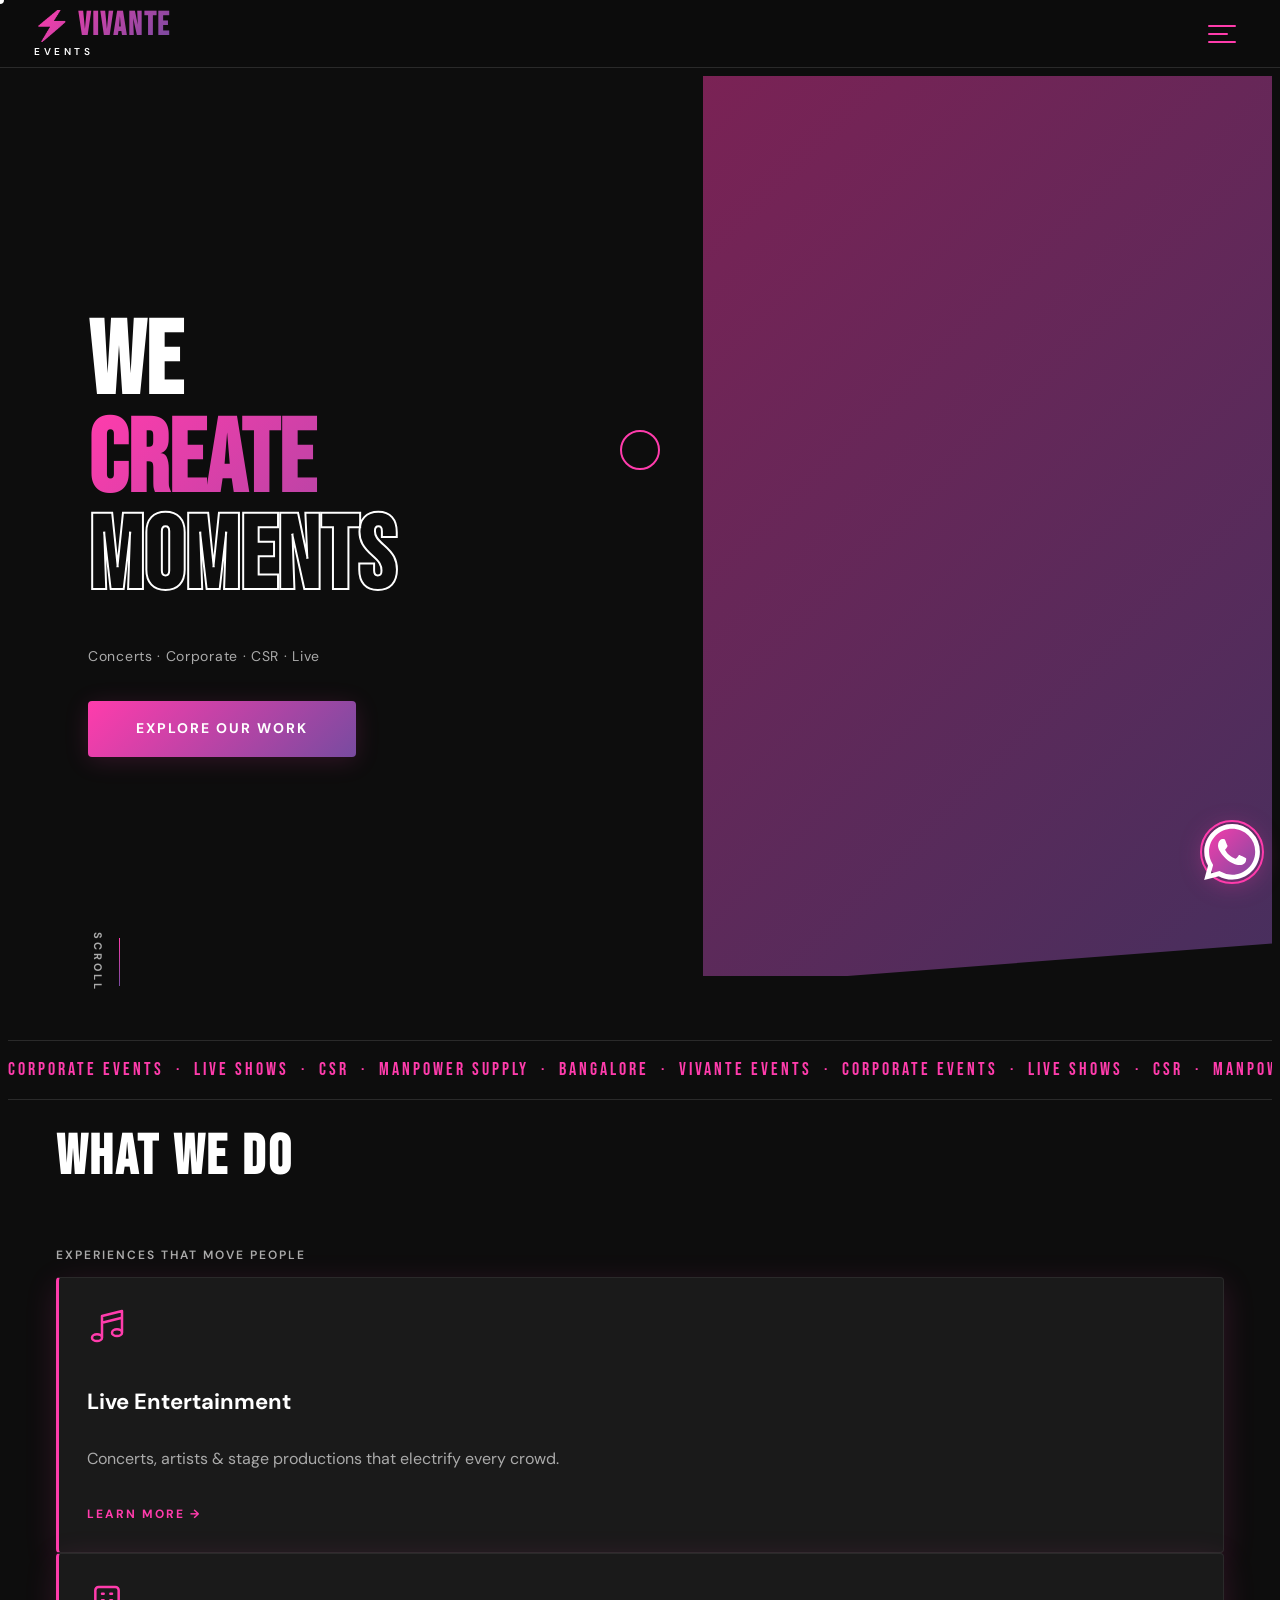
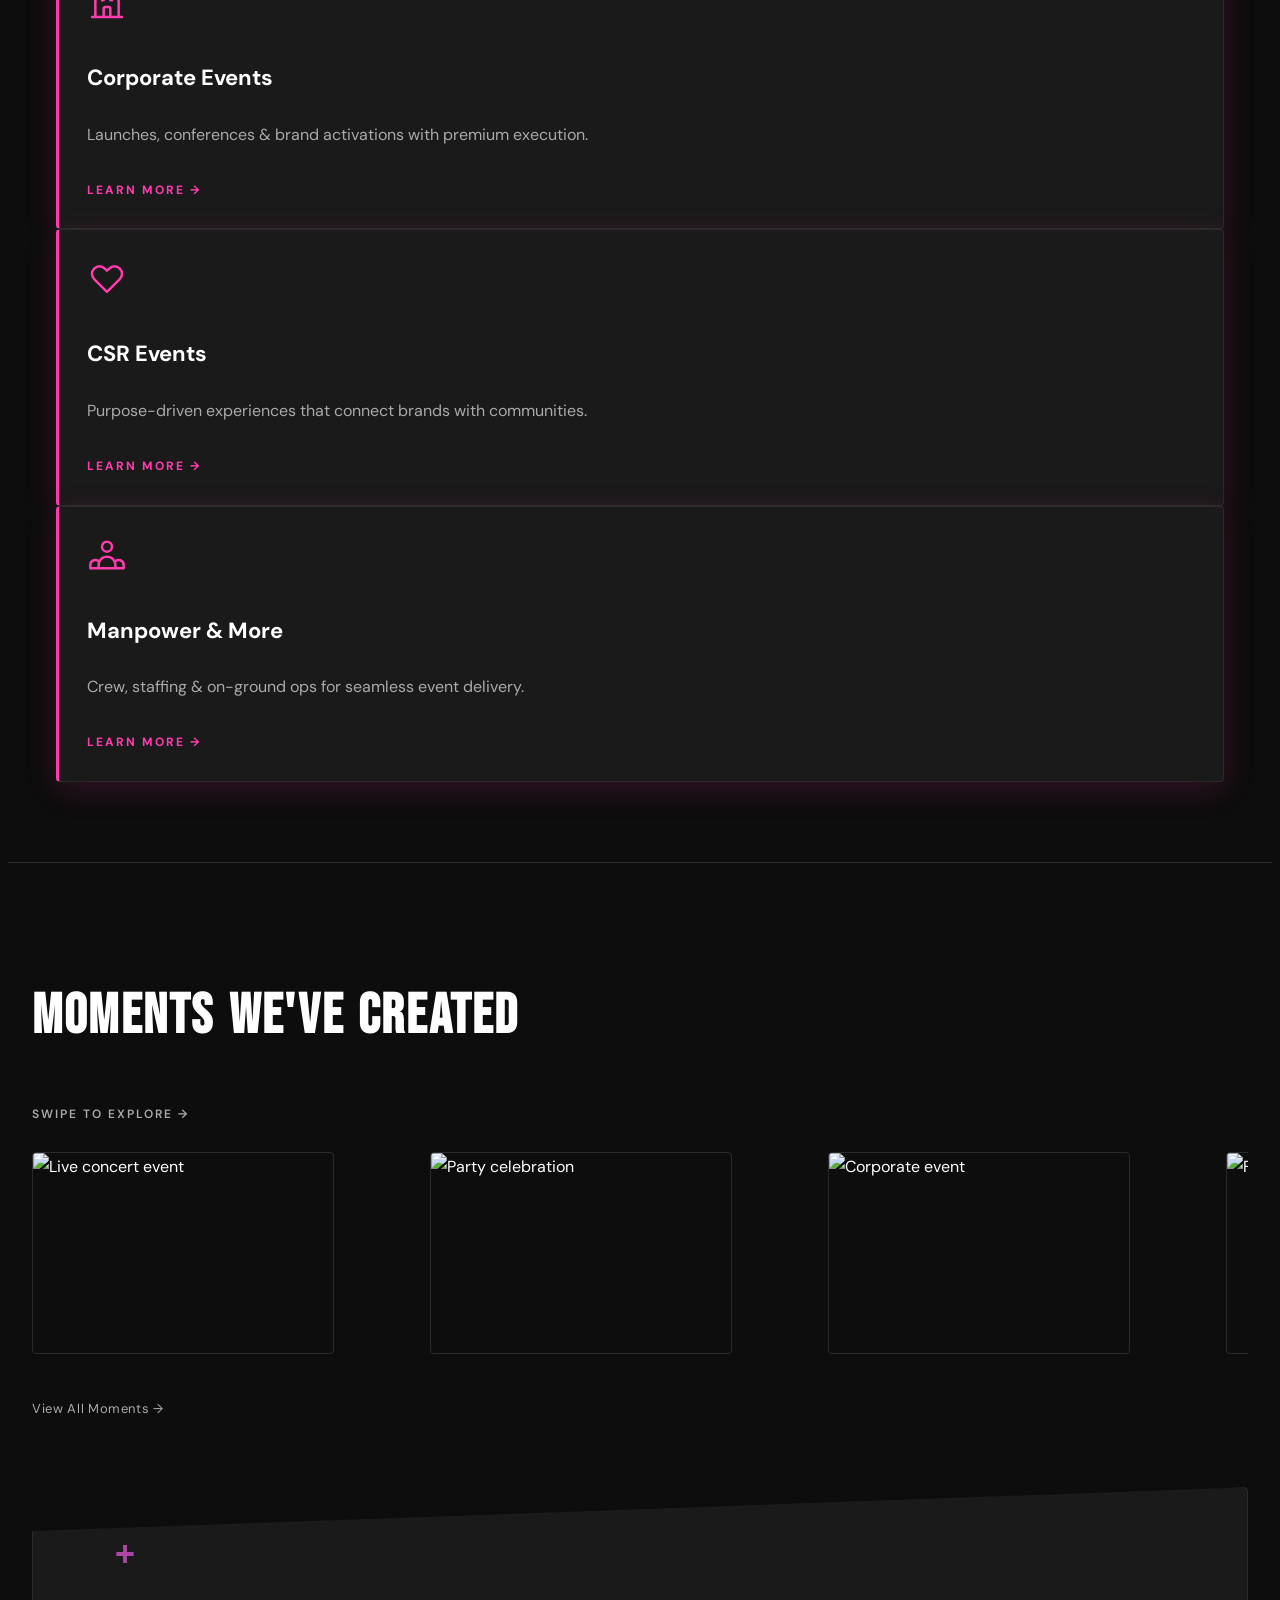
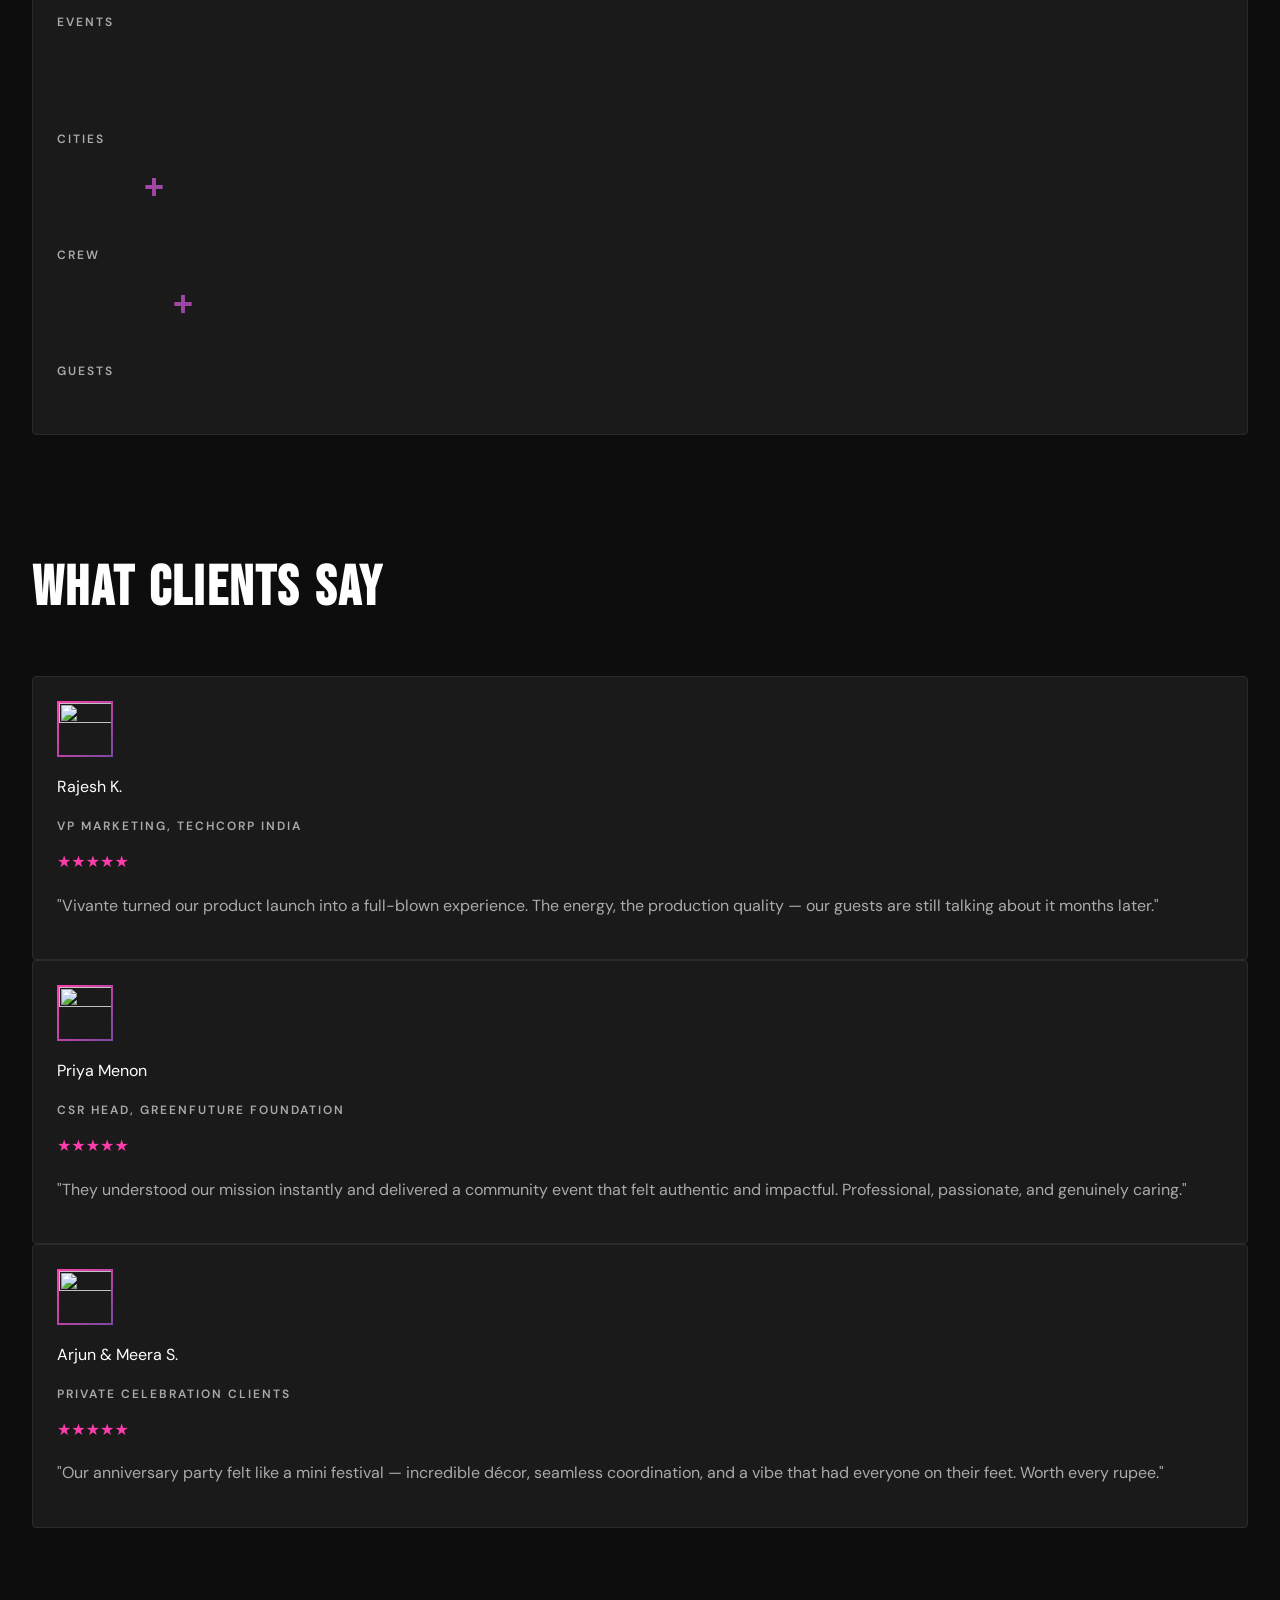
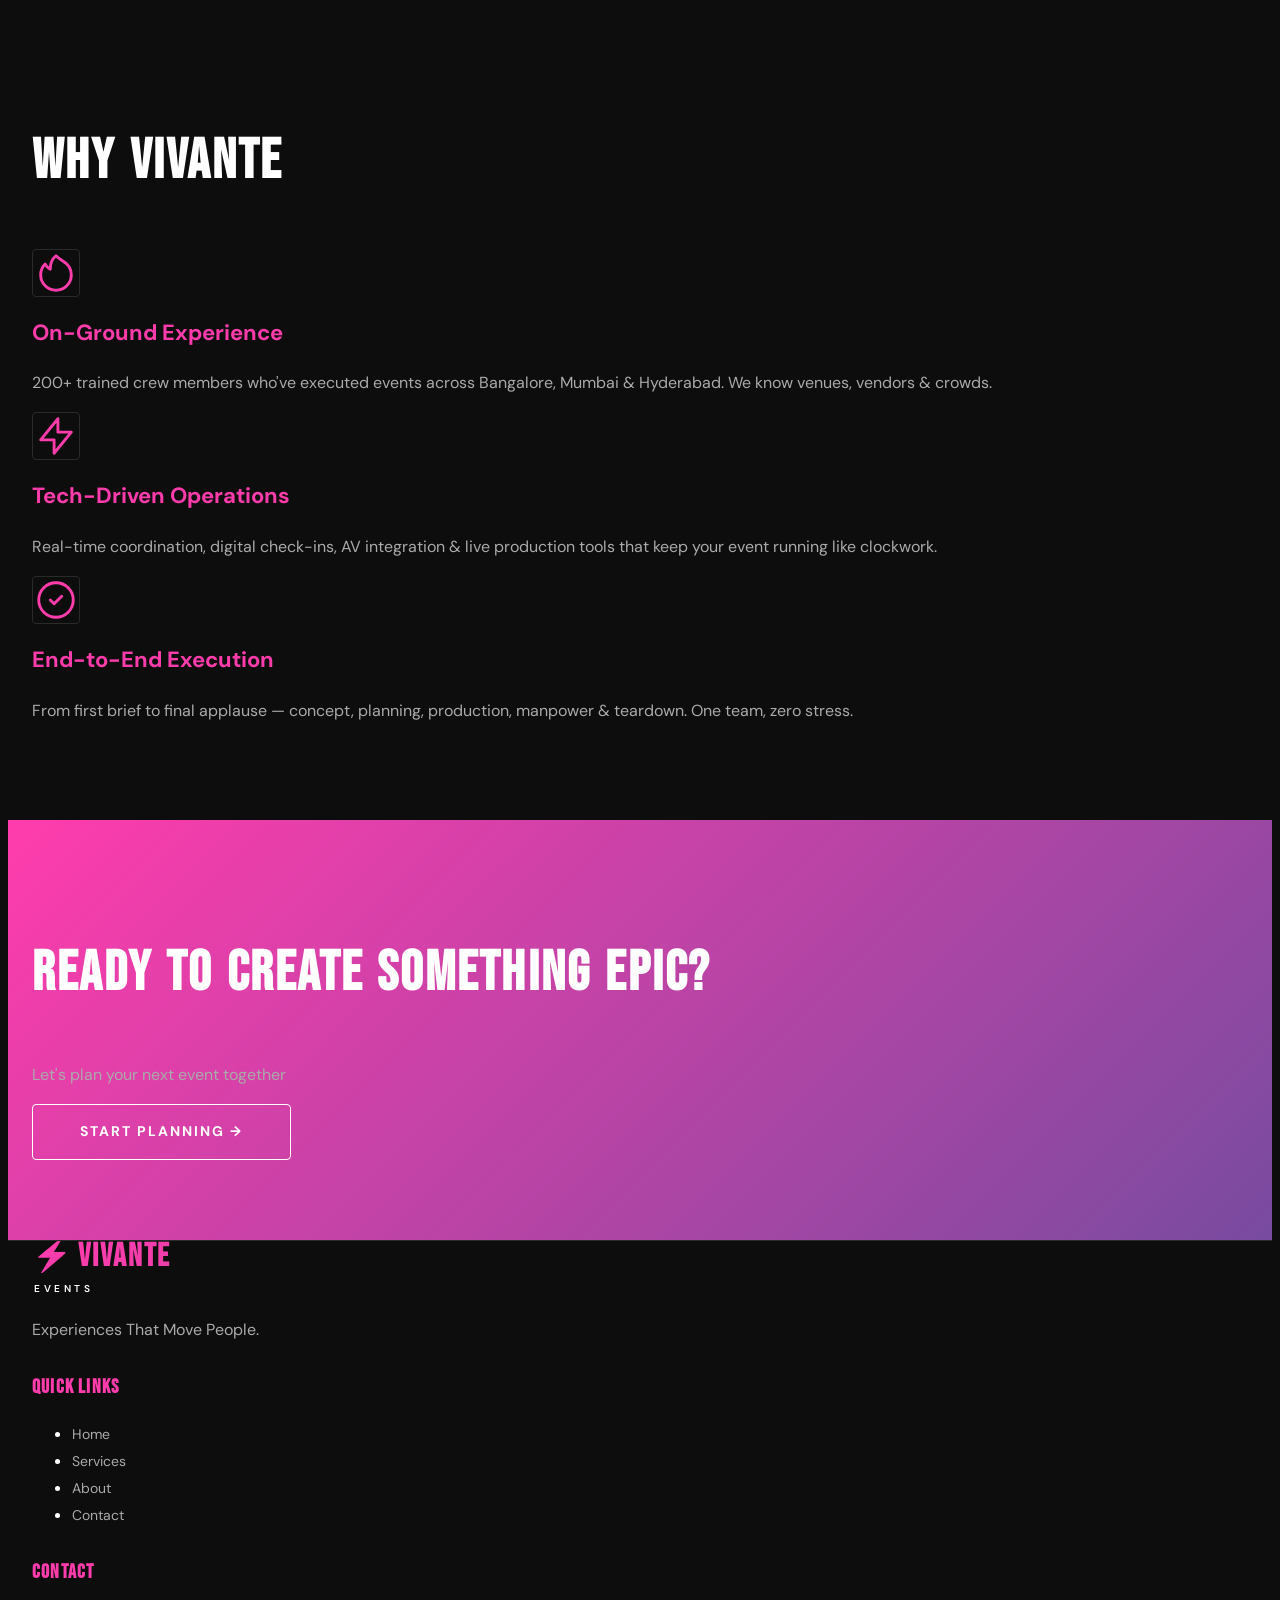
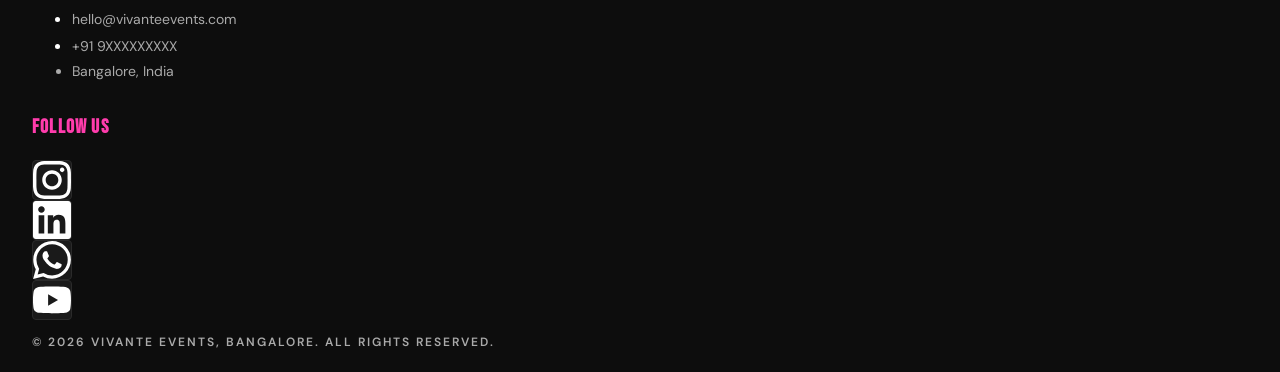
==== commit f2582856: "Update: premium features redesign" ====
--- a/index.html
+++ b/index.html
@@ -7,7 +7,7 @@
   <title>Vivante Events | Experiences That Move People</title>
   <link rel="preconnect" href="https://fonts.googleapis.com">
   <link rel="preconnect" href="https://fonts.gstatic.com" crossorigin>
-  <link href="https://fonts.googleapis.com/css2?family=Bebas+Neue&family=DM+Sans:ital,opsz,wght@0,9..40,300;0,9..40,400;0,9..40,500;0,9..40,600;0,9..40,700;1,9..40,400&display=swap" rel="stylesheet">
+  <link href="https://fonts.googleapis.com/css2?family=Bebas+Neue&family=DM+Sans:ital,opsz,wght@0,9..40,400;0,9..40,500;0,9..40,600;0,9..40,700;1,9..40,400&display=swap" rel="stylesheet">
   <script src="https://cdn.tailwindcss.com"></script>
   <script>
     tailwind.config = {
@@ -15,10 +15,11 @@
         extend: {
           colors: {
             stage: '#0D0D0D',
-            orange: '#FF6B35',
-            gold: '#FFD700',
-            pink: '#E91E8C',
-            muted: '#CCCCCC',
+            accent: '#FF3CAC',
+            purple: '#784BA0',
+            muted: '#AAAAAA',
+            surface: '#1A1A1A',
+            border: '#2A2A2A',
           },
           fontFamily: {
             display: ['"Bebas Neue"', 'Impact', 'sans-serif'],
@@ -29,327 +30,655 @@
     };
   </script>
   <link rel="stylesheet" href="css/style.css">
+
+  <style>
+    /* ============================================================
+       FEATURE 1 — FULLSCREEN FLOWING MENU
+    ============================================================ */
+    /* Hide old navbar desktop links — keep bar with logo + hamburger only */
+    #navbar-desktop-links,
+    #navbar-desktop-cta { display: none !important; }
+
+    /* Top bar */
+    #topbar {
+      position: fixed;
+      top: 0; left: 0; right: 0;
+      z-index: 1000;
+      display: flex;
+      align-items: center;
+      justify-content: space-between;
+      padding: 0 2rem;
+      height: 68px;
+      background: rgba(13,13,13,0.72);
+      backdrop-filter: blur(20px);
+      -webkit-backdrop-filter: blur(20px);
+      border-bottom: 1px solid #2A2A2A;
+      transition: background 0.3s;
+    }
+    #topbar.scrolled {
+      background: rgba(13,13,13,0.94);
+      box-shadow: 0 8px 32px rgba(0,0,0,0.5);
+    }
+
+    /* Hamburger button */
+    #hamburger {
+      display: flex;
+      flex-direction: column;
+      justify-content: center;
+      gap: 6px;
+      width: 44px;
+      height: 44px;
+      cursor: pointer;
+      background: none;
+      border: none;
+      padding: 0 4px;
+      z-index: 1100;
+      position: relative;
+    }
+    #hamburger span {
+      display: block;
+      height: 2px;
+      background: #FF3CAC;
+      border-radius: 2px;
+      transition: transform 0.4s cubic-bezier(0.77,0,0.175,1),
+                  opacity 0.3s ease,
+                  width 0.3s ease;
+      transform-origin: center;
+    }
+    #hamburger span:nth-child(1) { width: 28px; }
+    #hamburger span:nth-child(2) { width: 20px; }
+    #hamburger span:nth-child(3) { width: 28px; }
+    #hamburger.is-open span:nth-child(1) {
+      transform: translateY(8px) rotate(45deg);
+      width: 28px;
+    }
+    #hamburger.is-open span:nth-child(2) {
+      opacity: 0;
+      transform: scaleX(0);
+    }
+    #hamburger.is-open span:nth-child(3) {
+      transform: translateY(-8px) rotate(-45deg);
+      width: 28px;
+    }
+
+    /* Fullscreen overlay */
+    #fullmenu {
+      position: fixed;
+      inset: 0;
+      z-index: 999;
+      background: rgba(13,13,13,0.97);
+      backdrop-filter: blur(20px);
+      -webkit-backdrop-filter: blur(20px);
+      display: flex;
+      flex-direction: column;
+      align-items: center;
+      justify-content: center;
+      gap: 0;
+      transform: translateY(-100%);
+      transition: transform 0.6s cubic-bezier(0.77,0,0.175,1);
+      overflow: hidden;
+    }
+    #fullmenu.open {
+      transform: translateY(0);
+    }
+
+    /* Menu links */
+    .fm-nav {
+      list-style: none;
+      margin: 0; padding: 0;
+      display: flex;
+      flex-direction: column;
+      align-items: center;
+      gap: 0.15rem;
+    }
+    .fm-nav li {
+      overflow: hidden;
+    }
+    .fm-nav a {
+      display: block;
+      font-family: 'Bebas Neue', Impact, sans-serif;
+      font-size: clamp(48px, 8vw, 72px);
+      line-height: 1.1;
+      letter-spacing: 0.06em;
+      color: #FFFFFF;
+      text-decoration: none;
+      padding: 0.1em 0.5em;
+      transform: translateY(110%);
+      transition: transform 0.5s cubic-bezier(0.77,0,0.175,1),
+                  background 0.3s ease,
+                  -webkit-background-clip 0s,
+                  color 0.3s ease;
+      position: relative;
+    }
+    #fullmenu.open .fm-nav a {
+      transform: translateY(0);
+    }
+    #fullmenu.open .fm-nav li:nth-child(1) a { transition-delay: 0.05s; }
+    #fullmenu.open .fm-nav li:nth-child(2) a { transition-delay: 0.12s; }
+    #fullmenu.open .fm-nav li:nth-child(3) a { transition-delay: 0.19s; }
+    #fullmenu.open .fm-nav li:nth-child(4) a { transition-delay: 0.26s; }
+    #fullmenu.open .fm-nav li:nth-child(5) a { transition-delay: 0.33s; }
+
+    .fm-nav a:hover {
+      background: linear-gradient(135deg, #FF3CAC, #784BA0);
+      -webkit-background-clip: text;
+      background-clip: text;
+      color: transparent;
+      transform: translateX(12px) !important;
+    }
+
+    /* Social icons at bottom of menu */
+    .fm-socials {
+      position: absolute;
+      bottom: 2.5rem;
+      display: flex;
+      gap: 1.5rem;
+      align-items: center;
+      opacity: 0;
+      transform: translateY(20px);
+      transition: opacity 0.4s ease 0.5s, transform 0.4s ease 0.5s;
+    }
+    #fullmenu.open .fm-socials {
+      opacity: 1;
+      transform: translateY(0);
+    }
+    .fm-socials a {
+      color: #AAAAAA;
+      transition: color 0.3s, transform 0.3s;
+      display: flex;
+    }
+    .fm-socials a:hover {
+      color: #FF3CAC;
+      transform: scale(1.2);
+    }
+
+    /* Decorative line in menu */
+    .fm-divider {
+      width: 60px;
+      height: 1px;
+      background: linear-gradient(135deg, #FF3CAC, #784BA0);
+      margin: 1rem auto;
+      opacity: 0;
+      transition: opacity 0.4s ease 0.45s;
+    }
+    #fullmenu.open .fm-divider { opacity: 1; }
+
+    /* Body padding for topbar */
+    body { padding-top: 68px; }
+
+    /* ============================================================
+       FEATURE 2 — MARQUEE TEXT STRIP
+    ============================================================ */
+    .marquee-strip {
+      background: #0D0D0D;
+      border-top: 1px solid #2A2A2A;
+      border-bottom: 1px solid #2A2A2A;
+      overflow: hidden;
+      white-space: nowrap;
+      padding: 0.85rem 0;
+    }
+    .marquee-strip:hover .marquee-inner { animation-play-state: paused; }
+
+    .marquee-inner {
+      display: inline-flex;
+      animation: marqueeScroll 28s linear infinite;
+    }
+    .marquee-text {
+      font-family: 'Bebas Neue', Impact, sans-serif;
+      font-size: 18px;
+      letter-spacing: 3px;
+      color: #FF3CAC;
+      padding-right: 0;
+      display: inline-block;
+    }
+    @keyframes marqueeScroll {
+      from { transform: translateX(0); }
+      to   { transform: translateX(-50%); }
+    }
+
+    /* ============================================================
+       FEATURE 3 — CUSTOM CURSOR GLOW
+    ============================================================ */
+    @media (pointer: fine) {
+      body, body * { cursor: none !important; }
+    }
+
+    #cursor-dot {
+      position: fixed;
+      top: 0; left: 0;
+      width: 8px; height: 8px;
+      background: #FFFFFF;
+      border-radius: 50%;
+      pointer-events: none;
+      z-index: 99999;
+      transform: translate(-50%, -50%);
+      transition: width 0.2s, height 0.2s, background 0.2s;
+    }
+    #cursor-ring {
+      position: fixed;
+      top: 0; left: 0;
+      width: 40px; height: 40px;
+      border: 2px solid #FF3CAC;
+      border-radius: 50%;
+      pointer-events: none;
+      z-index: 99998;
+      transform: translate(-50%, -50%);
+      transition: width 0.35s ease, height 0.35s ease,
+                  background 0.35s ease, border-color 0.35s ease;
+    }
+    #cursor-ring.is-hovering {
+      width: 60px; height: 60px;
+      background: rgba(255, 60, 172, 0.3);
+      border-color: transparent;
+    }
+    /* Mobile — restore default */
+    @media (pointer: coarse) {
+      #cursor-dot, #cursor-ring { display: none; }
+    }
+
+    /* ============================================================
+       FEATURE 4 — TEXT REVEAL ON SCROLL
+    ============================================================ */
+    /* h2 elements get word-split treatment via JS */
+    .word-reveal-wrap { overflow: hidden; display: inline-block; }
+    .word-reveal-inner {
+      display: inline-block;
+      transform: translateY(105%);
+      transition: transform 0.7s cubic-bezier(0.16,1,0.3,1);
+    }
+    h2.words-revealed .word-reveal-inner {
+      transform: translateY(0);
+    }
+
+    /* ============================================================
+       FEATURE 5 — ODOMETER STATS COUNTER
+    ============================================================ */
+    .odometer-stat {
+      display: inline-flex;
+      align-items: flex-start;
+      font-family: 'Bebas Neue', Impact, sans-serif;
+      font-size: clamp(2.5rem, 8vw, 4.5rem);
+      line-height: 1;
+      background: linear-gradient(135deg, #FF3CAC, #784BA0);
+      -webkit-background-clip: text;
+      background-clip: text;
+      color: transparent;
+      overflow: hidden;
+    }
+    .odometer-digit-slot {
+      position: relative;
+      overflow: hidden;
+      height: 1em;
+      /* width will be set dynamically */
+    }
+    .odometer-digit-reel {
+      display: flex;
+      flex-direction: column;
+      /* translateY driven by JS */
+      transition: transform 0s;
+    }
+    .odometer-digit-reel.rolling {
+      transition: transform 1.4s cubic-bezier(0.23,1,0.32,1);
+    }
+    .odometer-digit-char {
+      display: flex;
+      align-items: center;
+      justify-content: center;
+      height: 1em;
+      line-height: 1;
+    }
+    .odometer-suffix {
+      display: inline-block;
+      align-self: flex-start;
+      font-size: 0.7em;
+      padding-top: 0.08em;
+    }
+
+    /* ============================================================
+       MISC FIXES
+    ============================================================ */
+    /* remove old sticky header since we replaced it */
+    #navbar { display: none !important; }
+
+    /* Adjust hero margin since topbar is fixed */
+    .hero-split { margin-top: 0; }
+    .hero-split-content { padding-top: 5rem; }
+    @media (min-width: 1024px) {
+      .hero-split-content { padding-top: 0; }
+    }
+
+    /* Gallery from page to not overlap topbar */
+    .page-hero { margin-top: 0; }
+  </style>
 </head>
 <body>
 
-  <!-- ========== NAVBAR ========== -->
-  <header id="navbar" class="sticky top-0 z-[100] bg-[#0D0D0D]/85 backdrop-blur-md border-b border-white/10">
-    <nav class="max-w-7xl mx-auto px-4 sm:px-6">
-      <div class="flex items-center justify-between h-16 md:h-[72px]">
-        <a href="index.html" class="brand-logo shrink-0">
-          <span class="brand-name"><span aria-hidden="true">⚡</span> VIVANTE</span>
-          <span class="brand-sub">Events</span>
-        </a>
-
-        <ul class="hidden lg:flex items-center gap-8">
-          <li><a href="index.html" class="nav-link-active text-sm uppercase tracking-wider">Home</a></li>
-          <li><a href="services.html" class="text-muted hover:text-white text-sm font-medium uppercase tracking-wider transition-colors">Services</a></li>
-          <li><a href="about.html" class="text-muted hover:text-white text-sm font-medium uppercase tracking-wider transition-colors">About</a></li>
-          <li><a href="contact.html" class="text-muted hover:text-white text-sm font-medium uppercase tracking-wider transition-colors">Contact</a></li>
-        </ul>
-
-        <div class="hidden lg:block">
-          <a href="contact.html" class="nav-cta">Get a Quote</a>
-        </div>
-
-        <button id="nav-toggle" type="button" class="lg:hidden text-orange p-2 -mr-2" aria-label="Toggle menu" aria-expanded="false">
-          <svg id="icon-open" class="w-7 h-7" fill="none" stroke="currentColor" viewBox="0 0 24 24"><path stroke-linecap="round" stroke-linejoin="round" stroke-width="2" d="M4 6h16M4 12h16M4 18h16"/></svg>
-          <svg id="icon-close" class="w-7 h-7 hidden" fill="none" stroke="currentColor" viewBox="0 0 24 24"><path stroke-linecap="round" stroke-linejoin="round" stroke-width="2" d="M6 18L18 6M6 6l12 12"/></svg>
-        </button>
-      </div>
-
-      <div id="mobile-menu" class="lg:hidden border-t border-white/10">
-        <ul class="py-4 flex flex-col gap-1">
-          <li><a href="index.html" class="block py-3 px-2 text-orange font-semibold uppercase tracking-wider text-sm">Home</a></li>
-          <li><a href="services.html" class="block py-3 px-2 text-muted hover:text-white font-medium uppercase tracking-wider text-sm transition-colors">Services</a></li>
-          <li><a href="about.html" class="block py-3 px-2 text-muted hover:text-white font-medium uppercase tracking-wider text-sm transition-colors">About</a></li>
-          <li><a href="contact.html" class="block py-3 px-2 text-muted hover:text-white font-medium uppercase tracking-wider text-sm transition-colors">Contact</a></li>
-          <li class="pt-2 px-2">
-            <a href="contact.html" class="nav-cta block text-center w-full">Get a Quote</a>
-          </li>
-        </ul>
-      </div>
-    </nav>
-  </header>
+  <!-- ========================================================
+       FEATURE 1 — TOP BAR + FULLSCREEN MENU
+  ======================================================== -->
+  <div id="topbar">
+    <a href="index.html" class="brand-logo shrink-0">
+      <span class="brand-name"><span aria-hidden="true">⚡</span> VIVANTE</span>
+      <span class="brand-sub">Events</span>
+    </a>
+    <button id="hamburger" aria-label="Toggle menu" aria-expanded="false" aria-controls="fullmenu">
+      <span></span>
+      <span></span>
+      <span></span>
+    </button>
+  </div>
+
+  <!-- Fullscreen overlay menu -->
+  <nav id="fullmenu" role="dialog" aria-modal="true" aria-label="Site navigation">
+    <ul class="fm-nav" role="list">
+      <li><a href="index.html" id="fm-home">HOME</a></li>
+      <li><a href="services.html" id="fm-services">SERVICES</a></li>
+      <li><a href="about.html" id="fm-about">ABOUT</a></li>
+      <li><a href="contact.html" id="fm-contact">CONTACT</a></li>
+      <li><a href="contact.html" id="fm-quote">GET A QUOTE</a></li>
+    </ul>
+    <div class="fm-divider"></div>
+    <div class="fm-socials" aria-label="Social links">
+      <!-- Instagram -->
+      <a href="https://instagram.com/vivanteevents" target="_blank" rel="noopener noreferrer" aria-label="Instagram">
+        <svg width="22" height="22" fill="currentColor" viewBox="0 0 24 24"><path d="M12 2.163c3.204 0 3.584.012 4.85.07 3.252.148 4.771 1.691 4.919 4.919.058 1.265.069 1.645.069 4.849 0 3.205-.012 3.584-.069 4.849-.149 3.225-1.664 4.771-4.919 4.919-1.266.058-1.644.07-4.85.07-3.204 0-3.584-.012-4.849-.07-3.26-.149-4.771-1.699-4.919-4.92-.058-1.265-.07-1.644-.07-4.849 0-3.204.013-3.583.07-4.849.149-3.227 1.664-4.771 4.919-4.919 1.266-.057 1.645-.069 4.849-.069zm0-2.163c-3.259 0-3.667.014-4.947.072-4.358.2-6.78 2.618-6.98 6.98-.059 1.281-.073 1.689-.073 4.948 0 3.259.014 3.668.072 4.948.2 4.358 2.618 6.78 6.98 6.98 1.281.058 1.689.072 4.948.072 3.259 0 3.668-.014 4.948-.072 4.354-.2 6.782-2.618 6.979-6.98.059-1.28.073-1.689.073-4.948 0-3.259-.014-3.667-.072-4.947-.196-4.354-2.617-6.78-6.979-6.98-1.281-.059-1.69-.073-4.949-.073zm0 5.838c-3.403 0-6.162 2.759-6.162 6.162s2.759 6.163 6.162 6.163 6.162-2.759 6.162-6.163c0-3.403-2.759-6.162-6.162-6.162zm0 10.162c-2.209 0-4-1.79-4-4 0-2.209 1.791-4 4-4s4 1.791 4 4c0 2.21-1.791 4-4 4zm6.406-11.845c-.796 0-1.441.645-1.441 1.44s.645 1.44 1.441 1.44c.795 0 1.439-.645 1.439-1.44s-.644-1.44-1.439-1.44z"/></svg>
+      </a>
+      <!-- LinkedIn -->
+      <a href="https://linkedin.com/company/vivanteevents" target="_blank" rel="noopener noreferrer" aria-label="LinkedIn">
+        <svg width="22" height="22" fill="currentColor" viewBox="0 0 24 24"><path d="M20.447 20.452h-3.554v-5.569c0-1.328-.027-3.037-1.852-3.037-1.853 0-2.136 1.445-2.136 2.939v5.667H9.351V9h3.414v1.561h.046c.477-.9 1.637-1.85 3.37-1.85 3.601 0 4.267 2.37 4.267 5.455v6.286zM5.337 7.433c-1.144 0-2.063-.926-2.063-2.065 0-1.138.92-2.063 2.063-2.063 1.14 0 2.064.925 2.064 2.063 0 1.139-.925 2.065-2.064 2.065zm1.782 13.019H3.555V9h3.564v11.452zM22.225 0H1.771C.792 0 0 .774 0 1.729v20.542C0 23.227.792 24 1.771 24h20.451C23.2 24 24 23.227 24 22.271V1.729C24 .774 23.2 0 22.222 0h.003z"/></svg>
+      </a>
+      <!-- WhatsApp -->
+      <a href="https://wa.me/919XXXXXXXXXX" target="_blank" rel="noopener noreferrer" aria-label="WhatsApp">
+        <svg width="22" height="22" fill="currentColor" viewBox="0 0 24 24"><path d="M17.472 14.382c-.297-.149-1.758-.867-2.03-.967-.273-.099-.471-.148-.67.15-.197.297-.767.966-.94 1.164-.173.199-.347.223-.644.075-.297-.15-1.255-.463-2.39-1.475-.883-.788-1.48-1.761-1.653-2.059-.173-.297-.018-.458.13-.606.134-.133.298-.347.446-.52.149-.174.198-.298.298-.497.099-.198.05-.371-.025-.52-.075-.149-.669-1.612-.916-2.207-.242-.579-.487-.5-.669-.51-.173-.008-.371-.01-.57-.01-.198 0-.52.074-.792.372-.272.297-1.04 1.016-1.04 2.479 0 1.462 1.065 2.875 1.213 3.074.149.198 2.096 3.2 5.077 4.487.709.306 1.262.489 1.694.625.712.227 1.36.195 1.871.118.571-.085 1.758-.719 2.006-1.413.248-.694.248-1.289.173-1.413-.074-.124-.272-.198-.57-.347m-5.421 7.403h-.004a9.87 9.87 0 01-5.031-1.378l-.361-.214-3.741.982.998-3.648-.235-.374a9.86 9.86 0 01-1.51-5.26c.001-5.45 4.436-9.884 9.888-9.884 2.64 0 5.122 1.03 6.988 2.898a9.825 9.825 0 012.893 6.994c-.003 5.45-4.435 9.884-9.885 9.884m8.413-18.297A11.815 11.815 0 0012.05 0C5.495 0 .16 5.335.157 11.892c0 2.096.547 4.142 1.588 5.945L.057 24l6.305-1.654a11.882 11.882 0 005.683 1.448h.005c6.554 0 11.89-5.335 11.893-11.893a11.821 11.821 0 00-3.48-8.413z"/></svg>
+      </a>
+    </div>
+  </nav>
+
+  <!-- ========================================================
+       FEATURE 3 — CURSOR ELEMENTS
+  ======================================================== -->
+  <div id="cursor-dot" aria-hidden="true"></div>
+  <div id="cursor-ring" aria-hidden="true"></div>
 
   <main>
-    <!-- ========== HERO ========== -->
-    <section class="hero-bg relative min-h-[100svh] flex flex-col items-center justify-center px-4 sm:px-6 pt-20 pb-16 text-center">
-      <div class="max-w-5xl mx-auto w-full">
-        <h1 class="font-display hero-title text-white mb-4 md:mb-6">
-          <span class="hero-word block">WE CREATE</span>
-          <span class="hero-word block text-orange">UNFORGETTABLE</span>
-          <span class="hero-word block">EXPERIENCES</span>
+    <!-- HERO SPLIT -->
+    <section class="hero-split">
+      <div class="hero-split-content">
+        <h1 class="hero-headline">
+          <span class="hero-line">WE</span>
+          <span class="hero-line hero-line-gradient">CREATE</span>
+          <span class="hero-line hero-line-outline">MOMENTS</span>
         </h1>
-
-        <p class="hero-sub text-muted text-sm sm:text-base md:text-lg mb-4 md:mb-6 tracking-wide">
-          Concerts <span class="text-orange mx-1">•</span> Corporate Events <span class="text-orange mx-1">•</span> CSR <span class="text-orange mx-1">•</span> Live Shows
-        </p>
-
-        <div class="hero-meta inline-flex items-center gap-2 bg-white/10 backdrop-blur-sm border border-white/20 rounded-full px-4 py-2 text-sm mb-8 md:mb-10">
-          <span>📍</span>
-          <span class="text-white font-medium">Bangalore, India</span>
-        </div>
-
-        <div class="hero-btns flex flex-col sm:flex-row gap-3 sm:gap-4 justify-center items-stretch sm:items-center max-w-md sm:max-w-none mx-auto">
-          <a href="#gallery" class="btn-hero-primary">Explore Our Work</a>
-          <a href="contact.html" class="btn-hero-outline">Let's Talk</a>
+        <p class="hero-subtext">Concerts · Corporate · CSR · Live</p>
+        <div class="hero-cta-wrap">
+          <a href="#gallery" class="btn-primary btn-primary-full">Explore Our Work</a>
         </div>
       </div>
-
-      <a href="#services" class="scroll-arrow absolute bottom-6 left-1/2 -translate-x-1/2 text-orange" aria-label="Scroll down">
-        <svg class="w-8 h-8" fill="none" stroke="currentColor" viewBox="0 0 24 24"><path stroke-linecap="round" stroke-linejoin="round" stroke-width="2" d="M19 14l-7 7m0 0l-7-7m7 7V3"/></svg>
+      <div class="hero-split-visual" role="img" aria-label="Live event stage"></div>
+      <a href="#services" class="hero-scroll" aria-label="Scroll down">
+        <span class="hero-scroll-text">Scroll</span>
+        <span class="hero-scroll-line" aria-hidden="true"></span>
       </a>
     </section>
 
-    <!-- ========== SERVICES ========== -->
-    <section id="services" class="py-12 md:py-20 px-4 sm:px-6">
-      <div class="max-w-7xl mx-auto">
-        <h2 class="font-display section-title text-center text-white mb-3 reveal">WHAT WE DO</h2>
-        <p class="text-muted text-center text-sm md:text-base mb-10 md:mb-14 reveal">Experiences That Move People</p>
-
-        <div class="grid grid-cols-1 sm:grid-cols-2 lg:grid-cols-4 gap-4 md:gap-6">
-          <article class="service-card reveal grad-1 rounded-xl p-6 md:p-7 text-white min-h-[220px] flex flex-col">
-            <span class="text-4xl md:text-5xl mb-4" aria-hidden="true">🎤</span>
-            <h3 class="font-display text-2xl md:text-3xl mb-2">LIVE ENTERTAINMENT</h3>
-            <p class="text-white/90 text-sm flex-grow">Concerts, artists &amp; stage productions that electrify every crowd.</p>
-            <a href="services.html" class="mt-4 text-sm font-bold uppercase tracking-wider hover:underline">Learn More →</a>
+    <!-- ======================================================
+         FEATURE 2 — MARQUEE TEXT STRIP
+    ====================================================== -->
+    <div class="marquee-strip" aria-hidden="true">
+      <div class="marquee-inner">
+        <span class="marquee-text">CORPORATE EVENTS &nbsp;·&nbsp; LIVE SHOWS &nbsp;·&nbsp; CSR &nbsp;·&nbsp; MANPOWER SUPPLY &nbsp;·&nbsp; BANGALORE &nbsp;·&nbsp; VIVANTE EVENTS &nbsp;·&nbsp;&nbsp;</span>
+        <span class="marquee-text">CORPORATE EVENTS &nbsp;·&nbsp; LIVE SHOWS &nbsp;·&nbsp; CSR &nbsp;·&nbsp; MANPOWER SUPPLY &nbsp;·&nbsp; BANGALORE &nbsp;·&nbsp; VIVANTE EVENTS &nbsp;·&nbsp;&nbsp;</span>
+      </div>
+    </div>
+
+    <!-- SERVICES -->
+    <section id="services" class="services-section">
+      <div class="container-main">
+        <h2 class="section-title text-center mb-2 reveal">WHAT WE DO</h2>
+        <p class="caption text-secondary text-center mb-10 md:mb-14 reveal">Experiences That Move People</p>
+
+        <div class="grid grid-cols-1 sm:grid-cols-2 lg:grid-cols-4 gap-4 md:gap-5">
+          <article class="svc-card reveal">
+            <svg class="svc-icon" fill="none" stroke="currentColor" viewBox="0 0 24 24" aria-hidden="true"><path stroke-linecap="round" stroke-linejoin="round" stroke-width="1.5" d="M9 19V6l12-3v13M9 19c0 1.105-1.343 2-3 2s-3-.895-3-2 1.343-2 3-2 3 .895 3 2zm12-3c0 1.105-1.343 2-3 2s-3-.895-3-2 1.343-2 3-2 3 .895 3 2zM9 10l12-3"/></svg>
+            <h3 class="card-title">Live Entertainment</h3>
+            <p class="body-text text-sm flex-grow">Concerts, artists &amp; stage productions that electrify every crowd.</p>
+            <a href="services.html" class="svc-link">Learn More →</a>
           </article>
 
-          <article class="service-card reveal grad-2 rounded-xl p-6 md:p-7 text-white min-h-[220px] flex flex-col">
-            <span class="text-4xl md:text-5xl mb-4" aria-hidden="true">🏢</span>
-            <h3 class="font-display text-2xl md:text-3xl mb-2">CORPORATE EVENTS</h3>
-            <p class="text-white/90 text-sm flex-grow">Launches, conferences &amp; brand activations with premium execution.</p>
-            <a href="services.html" class="mt-4 text-sm font-bold uppercase tracking-wider hover:underline">Learn More →</a>
+          <article class="svc-card reveal">
+            <svg class="svc-icon" fill="none" stroke="currentColor" viewBox="0 0 24 24" aria-hidden="true"><path stroke-linecap="round" stroke-linejoin="round" stroke-width="1.5" d="M19 21V5a2 2 0 00-2-2H7a2 2 0 00-2 2v16m14 0h2m-2 0h-5m-9 0H3m2 0h5M9 7h1m-1 4h1m4-4h1m-1 4h1m-5 10v-5a1 1 0 011-1h2a1 1 0 011 1v5m-4 0h4"/></svg>
+            <h3 class="card-title">Corporate Events</h3>
+            <p class="body-text text-sm flex-grow">Launches, conferences &amp; brand activations with premium execution.</p>
+            <a href="services.html" class="svc-link">Learn More →</a>
           </article>
 
-          <article class="service-card reveal grad-3 rounded-xl p-6 md:p-7 text-white min-h-[220px] flex flex-col">
-            <span class="text-4xl md:text-5xl mb-4" aria-hidden="true">🤝</span>
-            <h3 class="font-display text-2xl md:text-3xl mb-2">CSR EVENTS</h3>
-            <p class="text-white/90 text-sm flex-grow">Purpose-driven experiences that connect brands with communities.</p>
-            <a href="services.html" class="mt-4 text-sm font-bold uppercase tracking-wider hover:underline">Learn More →</a>
+          <article class="svc-card reveal">
+            <svg class="svc-icon" fill="none" stroke="currentColor" viewBox="0 0 24 24" aria-hidden="true"><path stroke-linecap="round" stroke-linejoin="round" stroke-width="1.5" d="M4.318 6.318a4.5 4.5 0 000 6.364L12 20.364l7.682-7.682a4.5 4.5 0 00-6.364-6.364L12 7.636l-1.318-1.318a4.5 4.5 0 00-6.364 0z"/></svg>
+            <h3 class="card-title">CSR Events</h3>
+            <p class="body-text text-sm flex-grow">Purpose-driven experiences that connect brands with communities.</p>
+            <a href="services.html" class="svc-link">Learn More →</a>
           </article>
 
-          <article class="service-card reveal grad-4 rounded-xl p-6 md:p-7 text-white min-h-[220px] flex flex-col">
-            <span class="text-4xl md:text-5xl mb-4" aria-hidden="true">🎪</span>
-            <h3 class="font-display text-2xl md:text-3xl mb-2">MANPOWER &amp; MORE</h3>
-            <p class="text-white/90 text-sm flex-grow">Crew, staffing &amp; on-ground ops for seamless event delivery.</p>
-            <a href="services.html" class="mt-4 text-sm font-bold uppercase tracking-wider hover:underline">Learn More →</a>
+          <article class="svc-card reveal">
+            <svg class="svc-icon" fill="none" stroke="currentColor" viewBox="0 0 24 24" aria-hidden="true"><path stroke-linecap="round" stroke-linejoin="round" stroke-width="1.5" d="M17 20h5v-2a3 3 0 00-5.356-1.857M17 20H7m10 0v-2c0-.656-.126-1.283-.356-1.857M7 20H2v-2a3 3 0 015.356-1.857M7 20v-2c0-.656.126-1.283.356-1.857m0 0a5.002 5.002 0 019.288 0M15 7a3 3 0 11-6 0 3 3 0 016 0z"/></svg>
+            <h3 class="card-title">Manpower &amp; More</h3>
+            <p class="body-text text-sm flex-grow">Crew, staffing &amp; on-ground ops for seamless event delivery.</p>
+            <a href="services.html" class="svc-link">Learn More →</a>
           </article>
         </div>
       </div>
     </section>
 
-    <!-- ========== GALLERY STRIP ========== -->
-    <section id="gallery" class="py-12 md:py-16 px-4 sm:px-6 bg-[#111111]">
-      <div class="max-w-7xl mx-auto">
-        <h2 class="font-display section-title text-white mb-2 reveal">MOMENTS WE'VE CREATED</h2>
-        <p class="text-muted text-sm mb-8 reveal">Swipe to explore →</p>
+    <!-- GALLERY STRIP -->
+    <section id="gallery" class="gallery-section section-pad">
+      <div class="container-main">
+        <h2 class="section-title mb-2 reveal">MOMENTS WE'VE CREATED</h2>
+        <p class="caption text-secondary mb-8 reveal">Swipe to explore →</p>
 
         <div class="gallery-scroll reveal mb-6" role="region" aria-label="Event photo gallery">
           <figure class="gallery-item-inline">
-            <div class="gallery-img-wrap">
+            <div class="gallery-card">
               <img src="https://picsum.photos/seed/concert/300/200" alt="Live concert event" width="300" height="200" loading="lazy">
-            </div>
-            <figcaption class="text-sm text-gold mt-2 font-medium">Live Concert</figcaption>
+              <div class="gallery-caption-slide"><span>Live Concert</span></div>
+            </div>
           </figure>
           <figure class="gallery-item-inline">
-            <div class="gallery-img-wrap">
+            <div class="gallery-card">
               <img src="https://picsum.photos/seed/party/300/200" alt="Party celebration" width="300" height="200" loading="lazy">
-            </div>
-            <figcaption class="text-sm text-gold mt-2 font-medium">Celebration</figcaption>
+              <div class="gallery-caption-slide"><span>Celebration</span></div>
+            </div>
           </figure>
           <figure class="gallery-item-inline">
-            <div class="gallery-img-wrap">
+            <div class="gallery-card">
               <img src="https://picsum.photos/seed/corporate/300/200" alt="Corporate event" width="300" height="200" loading="lazy">
-            </div>
-            <figcaption class="text-sm text-gold mt-2 font-medium">Corporate Event</figcaption>
+              <div class="gallery-caption-slide"><span>Corporate Event</span></div>
+            </div>
           </figure>
           <figure class="gallery-item-inline">
-            <div class="gallery-img-wrap">
+            <div class="gallery-card">
               <img src="https://picsum.photos/seed/festival/300/200" alt="Festival event" width="300" height="200" loading="lazy">
-            </div>
-            <figcaption class="text-sm text-gold mt-2 font-medium">Festival</figcaption>
+              <div class="gallery-caption-slide"><span>Festival</span></div>
+            </div>
           </figure>
           <figure class="gallery-item-inline">
-            <div class="gallery-img-wrap">
+            <div class="gallery-card">
               <img src="https://picsum.photos/seed/team/300/200" alt="Team event" width="300" height="200" loading="lazy">
-            </div>
-            <figcaption class="text-sm text-gold mt-2 font-medium">Team Event</figcaption>
+              <div class="gallery-caption-slide"><span>Team Event</span></div>
+            </div>
           </figure>
           <figure class="gallery-item-inline">
-            <div class="gallery-img-wrap">
-              <img src="https://picsum.photos/seed/celebration/300/200" alt="CSR initiative celebration" width="300" height="200" loading="lazy">
-            </div>
-            <figcaption class="text-sm text-gold mt-2 font-medium">CSR Initiative</figcaption>
+            <div class="gallery-card">
+              <img src="https://picsum.photos/seed/celebration/300/200" alt="CSR initiative" width="300" height="200" loading="lazy">
+              <div class="gallery-caption-slide"><span>CSR Initiative</span></div>
+            </div>
           </figure>
         </div>
 
         <p class="reveal text-right">
-          <a href="gallery.html" class="text-muted text-sm hover:text-orange transition-colors tracking-wide">
-            View All Moments →
-          </a>
+          <a href="gallery.html" class="gallery-view-all">View All Moments →</a>
         </p>
       </div>
     </section>
 
-    <!-- ========== STATS ========== -->
-    <section class="stats-section py-12 md:py-16 px-4 sm:px-6 border-y border-white/5">
-      <div class="max-w-7xl mx-auto">
-        <div class="grid grid-cols-2 lg:grid-cols-4 gap-8 md:gap-6 text-center reveal">
+    <!-- ======================================================
+         FEATURE 5 — STATS (ODOMETER)
+    ====================================================== -->
+    <section class="container-main pb-4 md:pb-8">
+      <div class="stats-panel reveal" id="stats-panel">
+        <div class="grid grid-cols-2 lg:grid-cols-4 gap-8 text-center">
           <div>
-            <p class="font-display text-5xl sm:text-6xl md:text-7xl text-orange stat-num" data-target="50" data-suffix="+">0</p>
-            <p class="text-white text-xs sm:text-sm uppercase tracking-widest mt-2 font-semibold">Events</p>
+            <div class="odometer-stat" id="odo-events" data-target="50" data-suffix="+"></div>
+            <p class="caption text-secondary mt-2">Events</p>
           </div>
           <div>
-            <p class="font-display text-5xl sm:text-6xl md:text-7xl text-orange stat-num" data-target="3" data-suffix="">0</p>
-            <p class="text-white text-xs sm:text-sm uppercase tracking-widest mt-2 font-semibold">Cities</p>
+            <div class="odometer-stat" id="odo-cities" data-target="3" data-suffix=""></div>
+            <p class="caption text-secondary mt-2">Cities</p>
           </div>
           <div>
-            <p class="font-display text-5xl sm:text-6xl md:text-7xl text-orange stat-num" data-target="200" data-suffix="+">0</p>
-            <p class="text-white text-xs sm:text-sm uppercase tracking-widest mt-2 font-semibold">Crew</p>
+            <div class="odometer-stat" id="odo-crew" data-target="200" data-suffix="+"></div>
+            <p class="caption text-secondary mt-2">Crew</p>
           </div>
           <div>
-            <p class="font-display text-5xl sm:text-6xl md:text-7xl text-orange stat-num" data-target="1000" data-suffix="+">0</p>
-            <p class="text-white text-xs sm:text-sm uppercase tracking-widest mt-2 font-semibold">Guests</p>
+            <div class="odometer-stat" id="odo-guests" data-target="1000" data-suffix="+"></div>
+            <p class="caption text-secondary mt-2">Guests</p>
           </div>
         </div>
       </div>
     </section>
 
-    <!-- ========== TESTIMONIALS ========== -->
-    <section class="py-12 md:py-20 px-4 sm:px-6">
-      <div class="max-w-7xl mx-auto">
-        <h2 class="font-display section-title text-center text-white mb-10 md:mb-14 reveal">WHAT CLIENTS SAY</h2>
-
+    <!-- TESTIMONIALS -->
+    <section class="testimonials-panel section-pad">
+      <div class="container-main">
+        <h2 class="section-title text-center mb-10 md:mb-14 reveal">WHAT CLIENTS SAY</h2>
         <div class="grid grid-cols-1 md:grid-cols-3 gap-5 md:gap-6">
-          <article class="reveal bg-[#161616] border border-white/10 rounded-xl p-6">
+          <article class="testimonial-card reveal">
             <div class="flex items-center gap-4 mb-4">
-              <img src="https://picsum.photos/seed/person1/80/80" alt="" class="w-14 h-14 rounded-full object-cover border-2 border-orange" width="56" height="56">
+              <img src="https://picsum.photos/seed/person1/80/80" alt="" class="w-14 h-14 rounded-full object-cover avatar-ring" width="56" height="56">
               <div>
-                <p class="font-semibold text-white">Rajesh K.</p>
-                <p class="text-muted text-xs">VP Marketing, TechCorp India</p>
+                <p class="font-bold text-white">Rajesh K.</p>
+                <p class="caption text-secondary">VP Marketing, TechCorp India</p>
               </div>
             </div>
-            <div class="text-gold text-sm mb-3" aria-label="5 star rating">★★★★★</div>
-            <p class="text-muted text-sm leading-relaxed">"Vivante turned our product launch into a full-blown experience. The energy, the production quality — our guests are still talking about it months later."</p>
+            <div class="stars text-sm mb-3" aria-label="5 star rating">★★★★★</div>
+            <p class="body-text text-sm">"Vivante turned our product launch into a full-blown experience. The energy, the production quality — our guests are still talking about it months later."</p>
           </article>
-
-          <article class="reveal bg-[#161616] border border-white/10 rounded-xl p-6">
+          <article class="testimonial-card reveal">
             <div class="flex items-center gap-4 mb-4">
-              <img src="https://picsum.photos/seed/person2/80/80" alt="" class="w-14 h-14 rounded-full object-cover border-2 border-orange" width="56" height="56">
+              <img src="https://picsum.photos/seed/person2/80/80" alt="" class="w-14 h-14 rounded-full object-cover avatar-ring" width="56" height="56">
               <div>
-                <p class="font-semibold text-white">Priya Menon</p>
-                <p class="text-muted text-xs">CSR Head, GreenFuture Foundation</p>
+                <p class="font-bold text-white">Priya Menon</p>
+                <p class="caption text-secondary">CSR Head, GreenFuture Foundation</p>
               </div>
             </div>
-            <div class="text-gold text-sm mb-3" aria-label="5 star rating">★★★★★</div>
-            <p class="text-muted text-sm leading-relaxed">"They understood our mission instantly and delivered a community event that felt authentic and impactful. Professional, passionate, and genuinely caring."</p>
+            <div class="stars text-sm mb-3" aria-label="5 star rating">★★★★★</div>
+            <p class="body-text text-sm">"They understood our mission instantly and delivered a community event that felt authentic and impactful. Professional, passionate, and genuinely caring."</p>
           </article>
-
-          <article class="reveal bg-[#161616] border border-white/10 rounded-xl p-6">
+          <article class="testimonial-card reveal">
             <div class="flex items-center gap-4 mb-4">
-              <img src="https://picsum.photos/seed/person3/80/80" alt="" class="w-14 h-14 rounded-full object-cover border-2 border-orange" width="56" height="56">
+              <img src="https://picsum.photos/seed/person3/80/80" alt="" class="w-14 h-14 rounded-full object-cover avatar-ring" width="56" height="56">
               <div>
-                <p class="font-semibold text-white">Arjun &amp; Meera S.</p>
-                <p class="text-muted text-xs">Private Celebration Clients</p>
+                <p class="font-bold text-white">Arjun &amp; Meera S.</p>
+                <p class="caption text-secondary">Private Celebration Clients</p>
               </div>
             </div>
-            <div class="text-gold text-sm mb-3" aria-label="5 star rating">★★★★★</div>
-            <p class="text-muted text-sm leading-relaxed">"Our anniversary party felt like a mini festival — incredible décor, seamless coordination, and a vibe that had everyone on their feet. Worth every rupee."</p>
+            <div class="stars text-sm mb-3" aria-label="5 star rating">★★★★★</div>
+            <p class="body-text text-sm">"Our anniversary party felt like a mini festival — incredible décor, seamless coordination, and a vibe that had everyone on their feet. Worth every rupee."</p>
           </article>
         </div>
       </div>
     </section>
 
-    <!-- ========== WHY VIVANTE ========== -->
-    <section class="py-12 md:py-20 px-4 sm:px-6 bg-[#111111]">
-      <div class="max-w-7xl mx-auto">
-        <h2 class="font-display section-title text-center text-white mb-10 md:mb-14 reveal">WHY VIVANTE</h2>
-
+    <!-- WHY VIVANTE -->
+    <section class="section-pad border-t border-border">
+      <div class="container-main">
+        <h2 class="section-title text-center mb-10 md:mb-14 reveal">WHY VIVANTE</h2>
         <div class="grid grid-cols-1 md:grid-cols-3 gap-8 md:gap-10">
-          <article class="reveal text-center md:text-left">
-            <div class="w-16 h-16 mx-auto md:mx-0 flex items-center justify-center rounded-full bg-orange/20 text-4xl mb-5">🔥</div>
-            <h3 class="font-display text-2xl md:text-3xl text-orange mb-3">ON-GROUND EXPERIENCE</h3>
-            <p class="text-muted text-sm leading-relaxed">200+ trained crew members who've executed events across Bangalore, Mumbai &amp; Hyderabad. We know venues, vendors &amp; crowds.</p>
+          <article class="reveal">
+            <div class="why-icon-wrap">
+              <svg class="w-6 h-6" fill="none" stroke="currentColor" viewBox="0 0 24 24"><path stroke-linecap="round" stroke-linejoin="round" stroke-width="1.5" d="M17.657 18.657A8 8 0 016.343 7.343S7 9 9 10c0-2 .5-5 2.986-7C14 5 16.09 5.777 17.656 7.343A7.975 7.975 0 0120 13a7.975 7.975 0 01-2.343 5.657z"/></svg>
+            </div>
+            <h3 class="card-title text-accent mb-3">On-Ground Experience</h3>
+            <p class="body-text text-sm">200+ trained crew members who've executed events across Bangalore, Mumbai &amp; Hyderabad. We know venues, vendors &amp; crowds.</p>
           </article>
-          <article class="reveal text-center md:text-left">
-            <div class="w-16 h-16 mx-auto md:mx-0 flex items-center justify-center rounded-full bg-pink/20 text-4xl mb-5">⚡</div>
-            <h3 class="font-display text-2xl md:text-3xl text-pink mb-3">TECH-DRIVEN OPERATIONS</h3>
-            <p class="text-muted text-sm leading-relaxed">Real-time coordination, digital check-ins, AV integration &amp; live production tools that keep your event running like clockwork.</p>
+          <article class="reveal">
+            <div class="why-icon-wrap">
+              <svg class="w-6 h-6" fill="none" stroke="currentColor" viewBox="0 0 24 24"><path stroke-linecap="round" stroke-linejoin="round" stroke-width="1.5" d="M13 10V3L4 14h7v7l9-11h-7z"/></svg>
+            </div>
+            <h3 class="card-title text-accent mb-3">Tech-Driven Operations</h3>
+            <p class="body-text text-sm">Real-time coordination, digital check-ins, AV integration &amp; live production tools that keep your event running like clockwork.</p>
           </article>
-          <article class="reveal text-center md:text-left">
-            <div class="w-16 h-16 mx-auto md:mx-0 flex items-center justify-center rounded-full bg-gold/20 text-4xl mb-5">🎯</div>
-            <h3 class="font-display text-2xl md:text-3xl text-gold mb-3">END-TO-END EXECUTION</h3>
-            <p class="text-muted text-sm leading-relaxed">From first brief to final applause — concept, planning, production, manpower &amp; teardown. One team, zero stress.</p>
+          <article class="reveal">
+            <div class="why-icon-wrap">
+              <svg class="w-6 h-6" fill="none" stroke="currentColor" viewBox="0 0 24 24"><path stroke-linecap="round" stroke-linejoin="round" stroke-width="1.5" d="M9 12l2 2 4-4m6 2a9 9 0 11-18 0 9 9 0 0118 0z"/></svg>
+            </div>
+            <h3 class="card-title text-accent mb-3">End-to-End Execution</h3>
+            <p class="body-text text-sm">From first brief to final applause — concept, planning, production, manpower &amp; teardown. One team, zero stress.</p>
           </article>
         </div>
       </div>
     </section>
 
-    <!-- ========== CTA BANNER ========== -->
-    <section class="cta-gradient py-14 md:py-20 px-4 sm:px-6">
-      <div class="max-w-3xl mx-auto text-center reveal">
-        <h2 class="font-display text-4xl sm:text-5xl md:text-6xl text-white mb-4 leading-tight">READY TO CREATE SOMETHING EPIC?</h2>
-        <p class="text-white/90 text-base md:text-lg mb-8">Let's plan your next event together</p>
-        <a href="contact.html" class="btn-cta-white mx-auto">START PLANNING →</a>
+    <!-- CTA -->
+    <section class="cta-gradient section-pad">
+      <div class="container-main max-w-3xl text-center reveal">
+        <h2 class="section-title text-white mb-4">READY TO CREATE SOMETHING EPIC?</h2>
+        <p class="body-text text-white/90 mb-8">Let's plan your next event together</p>
+        <a href="contact.html" class="btn-secondary inline-flex">Start Planning →</a>
       </div>
     </section>
   </main>
 
-  <!-- ========== FOOTER ========== -->
-  <footer class="bg-[#0A0A0A] border-t border-white/10 pt-12 pb-8 px-4 sm:px-6">
-    <div class="max-w-7xl mx-auto">
+  <footer class="site-footer pt-12 pb-8">
+    <div class="container-main">
       <div class="grid grid-cols-1 sm:grid-cols-2 lg:grid-cols-4 gap-10 mb-10">
         <div>
           <a href="index.html" class="brand-logo inline-block mb-3">
             <span class="brand-name"><span aria-hidden="true">⚡</span> VIVANTE</span>
             <span class="brand-sub">Events</span>
           </a>
-          <p class="text-muted text-sm leading-relaxed">Experiences That Move People.</p>
+          <p class="body-text text-sm">Experiences That Move People.</p>
         </div>
         <div>
-          <h4 class="font-display text-xl text-orange mb-4">QUICK LINKS</h4>
-          <ul class="space-y-2 text-sm">
-            <li><a href="index.html" class="text-muted hover:text-white transition-colors">Home</a></li>
-            <li><a href="services.html" class="text-muted hover:text-white transition-colors">Services</a></li>
-            <li><a href="about.html" class="text-muted hover:text-white transition-colors">About</a></li>
-            <li><a href="contact.html" class="text-muted hover:text-white transition-colors">Contact</a></li>
+          <h4 class="footer-heading">QUICK LINKS</h4>
+          <ul class="space-y-2">
+            <li><a href="index.html" class="footer-link">Home</a></li>
+            <li><a href="services.html" class="footer-link">Services</a></li>
+            <li><a href="about.html" class="footer-link">About</a></li>
+            <li><a href="contact.html" class="footer-link">Contact</a></li>
           </ul>
         </div>
         <div>
-          <h4 class="font-display text-xl text-orange mb-4">CONTACT</h4>
-          <ul class="space-y-2 text-sm text-muted">
-            <li><a href="mailto:hello@vivanteevents.com" class="hover:text-white transition-colors">hello@vivanteevents.com</a></li>
-            <li><a href="tel:+919XXXXXXXXX" class="hover:text-white transition-colors">+91 9XXXXXXXXX</a></li>
-            <li>Bangalore, India</li>
+          <h4 class="footer-heading">CONTACT</h4>
+          <ul class="space-y-2">
+            <li><a href="mailto:hello@vivanteevents.com" class="footer-link">hello@vivanteevents.com</a></li>
+            <li><a href="tel:+919XXXXXXXXX" class="footer-link">+91 9XXXXXXXXX</a></li>
+            <li class="footer-link">Bangalore, India</li>
           </ul>
         </div>
         <div>
-          <h4 class="font-display text-xl text-orange mb-4">FOLLOW US</h4>
-          <div class="flex gap-4">
-            <a href="https://instagram.com/vivanteevents" target="_blank" rel="noopener noreferrer" class="w-10 h-10 flex items-center justify-center rounded-full bg-white/10 text-white hover:bg-orange hover:text-[#0D0D0D] transition-colors" aria-label="Instagram">
+          <h4 class="footer-heading">FOLLOW US</h4>
+          <div class="flex gap-3">
+            <a href="https://instagram.com/vivanteevents" target="_blank" rel="noopener noreferrer" class="social-btn" aria-label="Instagram">
               <svg class="w-5 h-5" fill="currentColor" viewBox="0 0 24 24"><path d="M12 2.163c3.204 0 3.584.012 4.85.07 3.252.148 4.771 1.691 4.919 4.919.058 1.265.069 1.645.069 4.849 0 3.205-.012 3.584-.069 4.849-.149 3.225-1.664 4.771-4.919 4.919-1.266.058-1.644.07-4.85.07-3.204 0-3.584-.012-4.849-.07-3.26-.149-4.771-1.699-4.919-4.92-.058-1.265-.07-1.644-.07-4.849 0-3.204.013-3.583.07-4.849.149-3.227 1.664-4.771 4.919-4.919 1.266-.057 1.645-.069 4.849-.069zm0-2.163c-3.259 0-3.667.014-4.947.072-4.358.2-6.78 2.618-6.98 6.98-.059 1.281-.073 1.689-.073 4.948 0 3.259.014 3.668.072 4.948.2 4.358 2.618 6.78 6.98 6.98 1.281.058 1.689.072 4.948.072 3.259 0 3.668-.014 4.948-.072 4.354-.2 6.782-2.618 6.979-6.98.059-1.28.073-1.689.073-4.948 0-3.259-.014-3.667-.072-4.947-.196-4.354-2.617-6.78-6.979-6.98-1.281-.059-1.69-.073-4.949-.073zm0 5.838c-3.403 0-6.162 2.759-6.162 6.162s2.759 6.163 6.162 6.163 6.162-2.759 6.162-6.163c0-3.403-2.759-6.162-6.162-6.162zm0 10.162c-2.209 0-4-1.79-4-4 0-2.209 1.791-4 4-4s4 1.791 4 4c0 2.21-1.791 4-4 4zm6.406-11.845c-.796 0-1.441.645-1.441 1.44s.645 1.44 1.441 1.44c.795 0 1.439-.645 1.439-1.44s-.644-1.44-1.439-1.44z"/></svg>
             </a>
-            <a href="https://linkedin.com/company/vivanteevents" target="_blank" rel="noopener noreferrer" class="w-10 h-10 flex items-center justify-center rounded-full bg-white/10 text-white hover:bg-orange hover:text-[#0D0D0D] transition-colors" aria-label="LinkedIn">
+            <a href="https://linkedin.com/company/vivanteevents" target="_blank" rel="noopener noreferrer" class="social-btn" aria-label="LinkedIn">
               <svg class="w-5 h-5" fill="currentColor" viewBox="0 0 24 24"><path d="M20.447 20.452h-3.554v-5.569c0-1.328-.027-3.037-1.852-3.037-1.853 0-2.136 1.445-2.136 2.939v5.667H9.351V9h3.414v1.561h.046c.477-.9 1.637-1.85 3.37-1.85 3.601 0 4.267 2.37 4.267 5.455v6.286zM5.337 7.433c-1.144 0-2.063-.926-2.063-2.065 0-1.138.92-2.063 2.063-2.063 1.14 0 2.064.925 2.064 2.063 0 1.139-.925 2.065-2.064 2.065zm1.782 13.019H3.555V9h3.564v11.452zM22.225 0H1.771C.792 0 0 .774 0 1.729v20.542C0 23.227.792 24 1.771 24h20.451C23.2 24 24 23.227 24 22.271V1.729C24 .774 23.2 0 22.222 0h.003z"/></svg>
             </a>
-            <a href="https://wa.me/919XXXXXXXXXX" target="_blank" rel="noopener noreferrer" class="w-10 h-10 flex items-center justify-center rounded-full bg-white/10 text-white hover:bg-[#25D366] transition-colors" aria-label="WhatsApp">
+            <a href="https://wa.me/919XXXXXXXXXX" target="_blank" rel="noopener noreferrer" class="social-btn" aria-label="WhatsApp">
               <svg class="w-5 h-5" fill="currentColor" viewBox="0 0 24 24"><path d="M17.472 14.382c-.297-.149-1.758-.867-2.03-.967-.273-.099-.471-.148-.67.15-.197.297-.767.966-.94 1.164-.173.199-.347.223-.644.075-.297-.15-1.255-.463-2.39-1.475-.883-.788-1.48-1.761-1.653-2.059-.173-.297-.018-.458.13-.606.134-.133.298-.347.446-.52.149-.174.198-.298.298-.497.099-.198.05-.371-.025-.52-.075-.149-.669-1.612-.916-2.207-.242-.579-.487-.5-.669-.51-.173-.008-.371-.01-.57-.01-.198 0-.52.074-.792.372-.272.297-1.04 1.016-1.04 2.479 0 1.462 1.065 2.875 1.213 3.074.149.198 2.096 3.2 5.077 4.487.709.306 1.262.489 1.694.625.712.227 1.36.195 1.871.118.571-.085 1.758-.719 2.006-1.413.248-.694.248-1.289.173-1.413-.074-.124-.272-.198-.57-.347m-5.421 7.403h-.004a9.87 9.87 0 01-5.031-1.378l-.361-.214-3.741.982.998-3.648-.235-.374a9.86 9.86 0 01-1.51-5.26c.001-5.45 4.436-9.884 9.888-9.884 2.64 0 5.122 1.03 6.988 2.898a9.825 9.825 0 012.893 6.994c-.003 5.45-4.435 9.884-9.885 9.884m8.413-18.297A11.815 11.815 0 0012.05 0C5.495 0 .16 5.335.157 11.892c0 2.096.547 4.142 1.588 5.945L.057 24l6.305-1.654a11.882 11.882 0 005.683 1.448h.005c6.554 0 11.89-5.335 11.893-11.893a11.821 11.821 0 00-3.48-8.413z"/></svg>
             </a>
-            <a href="https://youtube.com/@vivanteevents" target="_blank" rel="noopener noreferrer" class="w-10 h-10 flex items-center justify-center rounded-full bg-white/10 text-white hover:bg-orange hover:text-[#0D0D0D] transition-colors" aria-label="YouTube">
+            <a href="https://youtube.com/@vivanteevents" target="_blank" rel="noopener noreferrer" class="social-btn" aria-label="YouTube">
               <svg class="w-5 h-5" fill="currentColor" viewBox="0 0 24 24"><path d="M23.498 6.186a3.016 3.016 0 00-2.122-2.136C19.505 3.545 12 3.545 12 3.545s-7.505 0-9.377.505A3.017 3.017 0 00.502 6.186C0 8.07 0 12 0 12s0 3.93.502 5.814a3.016 3.016 0 002.122 2.136c1.871.505 9.376.505 9.376.505s7.505 0 9.377-.505a3.015 3.015 0 002.122-2.136C24 15.93 24 12 24 12s0-3.93-.502-5.814zM9.545 15.568V8.432L15.818 12l-6.273 3.568z"/></svg>
             </a>
           </div>
         </div>
       </div>
-      <div class="border-t border-white/10 pt-6 text-center text-muted text-xs sm:text-sm">
-        <p>&copy; 2026 Vivante Events, Bangalore. All rights reserved.</p>
+      <div class="border-t border-border pt-6 text-center">
+        <p class="caption text-secondary">&copy; 2026 Vivante Events, Bangalore. All rights reserved.</p>
       </div>
     </div>
   </footer>
 
-  <!-- ========== WHATSAPP ========== -->
   <div class="whatsapp-wrap">
     <span class="whatsapp-tooltip">Chat with us!</span>
     <span class="whatsapp-pulse" aria-hidden="true"></span>
@@ -359,5 +688,215 @@
   </div>
 
   <script src="js/main.js"></script>
+
+  <script>
+  /* ============================================================
+     FEATURE 1 — FULLSCREEN MENU JS
+  ============================================================ */
+  (function () {
+    var hamburger = document.getElementById('hamburger');
+    var fullmenu  = document.getElementById('fullmenu');
+    var topbar    = document.getElementById('topbar');
+    var isOpen    = false;
+
+    function openMenu() {
+      isOpen = true;
+      fullmenu.classList.add('open');
+      hamburger.classList.add('is-open');
+      hamburger.setAttribute('aria-expanded', 'true');
+      document.body.style.overflow = 'hidden';
+    }
+
+    function closeMenu() {
+      isOpen = false;
+      fullmenu.classList.remove('open');
+      hamburger.classList.remove('is-open');
+      hamburger.setAttribute('aria-expanded', 'false');
+      document.body.style.overflow = '';
+    }
+
+    hamburger.addEventListener('click', function () {
+      isOpen ? closeMenu() : openMenu();
+    });
+
+    // Close on link click
+    fullmenu.querySelectorAll('a').forEach(function (link) {
+      link.addEventListener('click', closeMenu);
+    });
+
+    // Close on Escape
+    document.addEventListener('keydown', function (e) {
+      if (e.key === 'Escape' && isOpen) closeMenu();
+    });
+
+    // Topbar scroll effect
+    window.addEventListener('scroll', function () {
+      if (window.scrollY > 20) {
+        topbar.classList.add('scrolled');
+      } else {
+        topbar.classList.remove('scrolled');
+      }
+    }, { passive: true });
+  })();
+
+  /* ============================================================
+     FEATURE 3 — CUSTOM CURSOR GLOW JS
+  ============================================================ */
+  (function () {
+    // Only on non-touch devices
+    if (window.matchMedia('(pointer: coarse)').matches) return;
+
+    var dot  = document.getElementById('cursor-dot');
+    var ring = document.getElementById('cursor-ring');
+
+    var mx = window.innerWidth / 2, my = window.innerHeight / 2;
+    var rx = mx, ry = my;
+
+    document.addEventListener('mousemove', function (e) {
+      mx = e.clientX;
+      my = e.clientY;
+      dot.style.left = mx + 'px';
+      dot.style.top  = my + 'px';
+    });
+
+    // Lerp ring behind cursor
+    function lerp(a, b, t) { return a + (b - a) * t; }
+
+    function animRing() {
+      rx = lerp(rx, mx, 0.12);
+      ry = lerp(ry, my, 0.12);
+      ring.style.left = rx + 'px';
+      ring.style.top  = ry + 'px';
+      requestAnimationFrame(animRing);
+    }
+    animRing();
+
+    // Hover detection on interactive elements
+    var hoverables = 'a, button, [role="button"], input, textarea, select, label';
+    document.querySelectorAll(hoverables).forEach(function (el) {
+      el.addEventListener('mouseenter', function () { ring.classList.add('is-hovering'); });
+      el.addEventListener('mouseleave', function () { ring.classList.remove('is-hovering'); });
+    });
+
+    // Hide cursors when mouse leaves window
+    document.addEventListener('mouseleave', function () {
+      dot.style.opacity  = '0';
+      ring.style.opacity = '0';
+    });
+    document.addEventListener('mouseenter', function () {
+      dot.style.opacity  = '1';
+      ring.style.opacity = '1';
+    });
+  })();
+
+  /* ============================================================
+     FEATURE 4 — TEXT REVEAL ON SCROLL (word-by-word)
+  ============================================================ */
+  (function () {
+    var headings = document.querySelectorAll('h2');
+    if (!('IntersectionObserver' in window)) return;
+
+    headings.forEach(function (h2) {
+      // Split text into words, wrapping each in overflow-hidden spans
+      var original = h2.innerHTML;
+      // Only process text nodes / simple text (skip if complex HTML)
+      var text = h2.textContent.trim();
+      var words = text.split(/\s+/);
+
+      // Rebuild innerHTML with wrapped words
+      h2.innerHTML = words.map(function (word, i) {
+        return '<span class="word-reveal-wrap" style="margin-right:0.25em"><span class="word-reveal-inner" style="transition-delay:' + (i * 0.1) + 's">' + word + '</span></span>';
+      }).join('');
+    });
+
+    var obs = new IntersectionObserver(function (entries) {
+      entries.forEach(function (entry) {
+        if (entry.isIntersecting) {
+          entry.target.classList.add('words-revealed');
+          obs.unobserve(entry.target);
+        }
+      });
+    }, { threshold: 0.2, rootMargin: '0px 0px -40px 0px' });
+
+    headings.forEach(function (h2) { obs.observe(h2); });
+  })();
+
+  /* ============================================================
+     FEATURE 5 — ODOMETER STATS COUNTER
+  ============================================================ */
+  (function () {
+    var odoEls = document.querySelectorAll('.odometer-stat');
+    if (!odoEls.length) return;
+
+    // Build odometer DOM for each element
+    odoEls.forEach(function (el) {
+      var target = parseInt(el.getAttribute('data-target'), 10) || 0;
+      var suffix = el.getAttribute('data-suffix') || '';
+      var digits = String(target).split('');
+
+      // Create digit slots
+      var html = digits.map(function (d, idx) {
+        // Build reel: 0-9 then final digit
+        var reelDigits = '';
+        for (var n = 0; n <= 9; n++) {
+          reelDigits += '<div class="odometer-digit-char">' + n + '</div>';
+        }
+        // Add extra copies for smooth final position
+        reelDigits += '<div class="odometer-digit-char">' + d + '</div>';
+        return '<div class="odometer-digit-slot" id="slot-' + el.id + '-' + idx + '">' +
+               '<div class="odometer-digit-reel" id="reel-' + el.id + '-' + idx + '">' +
+               reelDigits +
+               '</div></div>';
+      }).join('');
+
+      if (suffix) {
+        html += '<span class="odometer-suffix">' + suffix + '</span>';
+      }
+      el.innerHTML = html;
+
+      // Set initial widths (measure a digit)
+      // We'll do this after render in the observer callback
+    });
+
+    function fireOdometer(el) {
+      var target  = parseInt(el.getAttribute('data-target'), 10) || 0;
+      var digits  = String(target).split('');
+
+      digits.forEach(function (d, idx) {
+        var reel = document.getElementById('reel-' + el.id + '-' + idx);
+        if (!reel) return;
+
+        var finalDigit  = parseInt(d, 10);
+        var digitHeight = reel.parentElement.offsetHeight || 60;
+
+        // Position: 0 = top (digit 0), move down to final digit
+        // Reel has digits 0..9 + final repeat = 11 items
+        // finalDigit index is finalDigit (0-9)
+        var targetY = -(finalDigit * digitHeight);
+
+        // Stagger each digit slot
+        setTimeout(function () {
+          reel.classList.add('rolling');
+          reel.style.transform = 'translateY(' + targetY + 'px)';
+        }, idx * 120);
+      });
+    }
+
+    if ('IntersectionObserver' in window) {
+      var odoObs = new IntersectionObserver(function (entries) {
+        entries.forEach(function (entry) {
+          if (entry.isIntersecting) {
+            fireOdometer(entry.target);
+            odoObs.unobserve(entry.target);
+          }
+        });
+      }, { threshold: 0.4 });
+
+      odoEls.forEach(function (el) { odoObs.observe(el); });
+    } else {
+      odoEls.forEach(function (el) { fireOdometer(el); });
+    }
+  })();
+  </script>
 </body>
 </html>
--- a/css/style.css
+++ b/css/style.css
@@ -1,14 +1,17 @@
-/* ============================================
-   Vivante Events — Shared Styles
-   Festival energy · Dark stage · Orange accents
-   ============================================ */
+/* Vivante Events — Brand Design System
+   Pink · Purple · True Black */
 
 :root {
-  --stage: #0D0D0D;
-  --orange: #FF6B35;
-  --gold: #FFD700;
-  --pink: #E91E8C;
-  --muted: #CCCCCC;
+  --bg: #0D0D0D;
+  --accent: #FF3CAC;
+  --purple: #784BA0;
+  --gradient: linear-gradient(135deg, #FF3CAC, #784BA0);
+  --text: #FFFFFF;
+  --text-secondary: #AAAAAA;
+  --surface: #1A1A1A;
+  --border: #2A2A2A;
+  --glow: rgba(255, 60, 172, 0.15);
+  --glow-strong: rgba(255, 60, 172, 0.35);
 }
 
 *, *::before, *::after { box-sizing: border-box; }
@@ -20,36 +23,76 @@
 
 body {
   font-family: 'DM Sans', system-ui, sans-serif;
-  background-color: var(--stage);
-  color: #FFFFFF;
+  font-size: 16px;
+  line-height: 1.7;
+  background-color: var(--bg);
+  color: var(--text);
   overflow-x: hidden;
 }
 
 img { max-width: 100%; height: auto; display: block; }
 
 ::selection {
-  background-color: var(--orange);
-  color: var(--stage);
-}
-
-/* Custom scrollbar */
+  background-color: var(--accent);
+  color: var(--bg);
+}
+
 ::-webkit-scrollbar { width: 8px; height: 8px; }
-::-webkit-scrollbar-track { background: #1a1a1a; }
-::-webkit-scrollbar-thumb { background: var(--orange); border-radius: 4px; }
-::-webkit-scrollbar-thumb:hover { background: #ff8555; }
+::-webkit-scrollbar-track { background: var(--surface); }
+::-webkit-scrollbar-thumb { background: var(--accent); border-radius: 4px; }
 
 .font-display {
   font-family: 'Bebas Neue', Impact, sans-serif;
   letter-spacing: 0.04em;
 }
 
-/* ---- Logo ---- */
+.text-secondary { color: var(--text-secondary); }
+.text-accent { color: var(--accent); }
+.text-gradient {
+  background: var(--gradient);
+  -webkit-background-clip: text;
+  background-clip: text;
+  color: transparent;
+}
+
+/* Typography */
+.section-title {
+  font-family: 'Bebas Neue', Impact, sans-serif;
+  font-size: clamp(2.25rem, 6vw, 3.5rem);
+  line-height: 1;
+  letter-spacing: 0.04em;
+}
+
+.card-title {
+  font-family: 'DM Sans', sans-serif;
+  font-size: 22px;
+  font-weight: 700;
+  line-height: 1.3;
+}
+
+.caption {
+  font-size: 12px;
+  font-weight: 600;
+  letter-spacing: 2px;
+  text-transform: uppercase;
+}
+
+.body-text {
+  font-size: 16px;
+  line-height: 1.7;
+  color: var(--text-secondary);
+}
+
+/* Logo */
 .brand-logo { line-height: 1; text-decoration: none; }
 .brand-logo .brand-name {
   font-family: 'Bebas Neue', Impact, sans-serif;
   font-size: 32px;
   font-weight: 700;
-  color: var(--orange);
+  background: var(--gradient);
+  -webkit-background-clip: text;
+  background-clip: text;
+  color: transparent;
   letter-spacing: 0.06em;
   display: flex;
   align-items: center;
@@ -59,42 +102,60 @@
   font-family: 'DM Sans', sans-serif;
   font-size: 10px;
   font-weight: 600;
-  color: #FFFFFF;
+  color: var(--text);
   letter-spacing: 0.35em;
   text-transform: uppercase;
   margin-top: 2px;
   padding-left: 2px;
 }
 
-/* ---- Navbar ---- */
+/* Navbar */
+#navbar {
+  background: rgba(13, 13, 13, 0.72) !important;
+  backdrop-filter: blur(20px);
+  -webkit-backdrop-filter: blur(20px);
+  border-bottom: 1px solid var(--border) !important;
+}
+
 #navbar.navbar-scrolled {
-  box-shadow: 0 4px 24px rgba(0, 0, 0, 0.5);
-  background-color: rgba(13, 13, 13, 0.98) !important;
+  background: rgba(13, 13, 13, 0.92) !important;
+  box-shadow: 0 8px 32px rgba(0, 0, 0, 0.4);
 }
 
 .nav-link-active {
-  color: var(--orange) !important;
+  color: var(--accent) !important;
   font-weight: 600;
 }
 
+.nav-link {
+  color: var(--text-secondary);
+  font-size: 13px;
+  font-weight: 500;
+  letter-spacing: 0.08em;
+  text-transform: uppercase;
+  text-decoration: none;
+  transition: color 0.2s;
+}
+.nav-link:hover { color: var(--text); }
+
 .nav-cta {
-  background: var(--orange);
-  color: var(--stage);
+  background: var(--gradient);
+  color: var(--text);
   font-weight: 700;
-  font-size: 0.75rem;
-  letter-spacing: 0.06em;
-  text-transform: uppercase;
-  padding: 0.5rem 1rem;
-  border-radius: 4px;
-  box-shadow: 0 0 20px rgba(255, 107, 53, 0.5), 0 0 40px rgba(255, 107, 53, 0.2);
-  transition: transform 0.2s, box-shadow 0.2s;
+  font-size: 11px;
+  letter-spacing: 0.12em;
+  text-transform: uppercase;
+  padding: 10px 20px;
+  border-radius: 4px;
+  box-shadow: 0 4px 24px var(--glow-strong);
+  transition: transform 0.25s, box-shadow 0.25s;
   white-space: nowrap;
   text-decoration: none;
   display: inline-block;
 }
 .nav-cta:hover {
-  transform: translateY(-1px);
-  box-shadow: 0 0 28px rgba(255, 107, 53, 0.7), 0 0 50px rgba(255, 107, 53, 0.35);
+  transform: scale(1.03);
+  box-shadow: 0 8px 32px var(--glow-strong);
 }
 
 #mobile-menu {
@@ -102,217 +163,328 @@
   overflow: hidden;
   transition: max-height 0.35s ease, opacity 0.3s ease;
   opacity: 0;
+  border-top: 1px solid var(--border);
 }
 #mobile-menu.open {
   max-height: 420px;
   opacity: 1;
 }
 
-/* ---- Scroll reveal ---- */
-.reveal {
-  opacity: 0;
-  transform: translateY(32px);
-  transition: opacity 0.7s ease, transform 0.7s ease;
-}
-.reveal.visible {
-  opacity: 1;
-  transform: translateY(0);
-}
-
-/* ---- Page hero (inner pages) ---- */
-.page-hero {
-  height: 400px;
-  min-height: 400px;
-  display: flex;
+.nav-toggle { color: var(--accent); }
+
+/* Buttons */
+.btn-primary {
+  display: inline-flex;
   align-items: center;
   justify-content: center;
-  background-size: cover;
-  background-position: center;
-  position: relative;
-  margin-top: 0;
-}
-.page-hero::before {
+  background: var(--gradient);
+  color: var(--text);
+  padding: 16px 48px;
+  border-radius: 4px;
+  border: none;
+  font-family: 'DM Sans', sans-serif;
+  font-weight: 700;
+  font-size: 14px;
+  letter-spacing: 2px;
+  text-transform: uppercase;
+  text-decoration: none;
+  cursor: pointer;
+  transition: transform 0.25s ease, box-shadow 0.25s ease;
+  box-shadow: 0 4px 24px var(--glow);
+}
+.btn-primary:hover {
+  transform: scale(1.03);
+  box-shadow: 0 8px 40px var(--glow-strong), 0 0 60px rgba(120, 75, 160, 0.25);
+}
+
+.btn-secondary {
+  position: relative;
+  display: inline-flex;
+  align-items: center;
+  justify-content: center;
+  background: transparent;
+  color: var(--accent);
+  padding: 15px 47px;
+  border-radius: 4px;
+  border: 1.5px solid var(--accent);
+  font-family: 'DM Sans', sans-serif;
+  font-weight: 700;
+  font-size: 14px;
+  letter-spacing: 2px;
+  text-transform: uppercase;
+  text-decoration: none;
+  cursor: pointer;
+  overflow: hidden;
+  transition: color 0.35s ease;
+  z-index: 0;
+}
+.btn-secondary::before {
   content: '';
   position: absolute;
   inset: 0;
-  background: linear-gradient(rgba(13, 13, 13, 0.55), rgba(13, 13, 13, 0.8));
-}
-.page-hero .page-hero-content {
-  position: relative;
-  z-index: 1;
-  text-align: center;
-  padding: 0 1rem;
-  padding-top: 4rem;
-}
-.page-hero-title {
-  font-size: clamp(2.5rem, 10vw, 5rem);
-  line-height: 1;
-  color: #fff;
-}
-.breadcrumb {
-  font-size: 0.8125rem;
-  color: var(--muted);
-  margin-top: 0.75rem;
-}
-.breadcrumb a { color: var(--orange); text-decoration: none; }
-.breadcrumb a:hover { text-decoration: underline; }
-
-/* ---- Section titles ---- */
-.section-title {
-  font-size: clamp(2.5rem, 10vw, 4.5rem);
-  line-height: 1;
-}
-
-/* ---- Buttons ---- */
-.btn-hero-primary,
-.btn-hero-outline,
-.btn-cta-white,
-.btn-submit,
-.btn-quote,
-.btn-whatsapp-contact {
-  display: inline-flex;
-  align-items: center;
+  background: var(--accent);
+  transform: scaleX(0);
+  transform-origin: left;
+  transition: transform 0.35s ease;
+  z-index: -1;
+}
+.btn-secondary:hover {
+  color: var(--text);
+}
+.btn-secondary:hover::before {
+  transform: scaleX(1);
+}
+
+.btn-primary-full { width: 100%; }
+@media (min-width: 640px) {
+  .btn-primary-full { width: auto; }
+}
+
+/* Split Hero */
+.hero-split {
+  position: relative;
+  min-height: 100svh;
+  display: grid;
+  grid-template-columns: 1fr;
+  clip-path: polygon(0 0, 100% 0, 100% 90%, 0 100%);
+  padding-bottom: 4rem;
+}
+
+@media (min-width: 1024px) {
+  .hero-split {
+    grid-template-columns: 55% 45%;
+    clip-path: polygon(0 0, 100% 0, 100% 90%, 0 100%);
+  }
+}
+
+.hero-split-content {
+  display: flex;
+  flex-direction: column;
   justify-content: center;
-  width: 100%;
-  padding: 0.875rem 1.5rem;
-  font-weight: 700;
-  font-size: 0.875rem;
-  letter-spacing: 0.08em;
-  text-transform: uppercase;
-  transition: transform 0.2s, box-shadow 0.2s, background 0.2s;
-  text-decoration: none;
-  border: none;
-  cursor: pointer;
-  font-family: 'DM Sans', sans-serif;
-}
-@media (min-width: 640px) {
-  .btn-hero-primary,
-  .btn-hero-outline,
-  .btn-cta-white,
-  .btn-quote { width: auto; min-width: 180px; }
-  .btn-submit { width: 100%; }
-}
-.btn-hero-primary,
-.btn-submit {
-  background: var(--orange);
-  color: var(--stage);
-  box-shadow: 0 4px 24px rgba(255, 107, 53, 0.45);
-}
-.btn-hero-primary:hover,
-.btn-submit:hover:not(:disabled) {
-  transform: translateY(-2px);
-  box-shadow: 0 8px 32px rgba(255, 107, 53, 0.6);
-}
-.btn-hero-outline {
-  border: 2px solid #FFFFFF;
-  color: #FFFFFF;
-  background: transparent;
-}
-.btn-hero-outline:hover { background: rgba(255, 255, 255, 0.1); }
-.btn-cta-white {
-  background: #FFFFFF;
-  color: var(--pink);
-  font-size: 1rem;
-  box-shadow: 0 4px 24px rgba(0, 0, 0, 0.2);
-}
-.btn-cta-white:hover { transform: translateY(-2px); }
-.btn-quote {
-  background: transparent;
-  border: 2px solid var(--orange);
-  color: var(--orange);
-  min-width: 100%;
-}
-.btn-quote:hover {
-  background: var(--orange);
-  color: var(--stage);
-}
-.btn-submit:disabled { opacity: 0.6; cursor: not-allowed; }
-.btn-whatsapp-contact {
-  background: #25D366;
-  color: #fff;
-  width: 100%;
-  border-radius: 4px;
-}
-.btn-whatsapp-contact:hover {
-  background: #20bd5a;
-  transform: translateY(-1px);
-}
-
-/* ---- Index hero ---- */
-.hero-bg {
-  background-image: linear-gradient(rgba(13, 13, 13, 0.6), rgba(13, 13, 13, 0.75)),
-    url('https://picsum.photos/seed/stage/1920/1080');
+  padding: 6rem 1.5rem 3rem;
+  background: var(--bg);
+  position: relative;
+  z-index: 2;
+}
+
+@media (min-width: 1024px) {
+  .hero-split-content {
+    padding: 0 4rem 0 5rem;
+    min-height: 100svh;
+  }
+}
+
+.hero-split-visual {
+  position: relative;
+  min-height: 280px;
+  background-image: url('https://picsum.photos/seed/stage/1200/1400');
   background-size: cover;
   background-position: center;
 }
-.hero-word {
+
+.hero-split-visual::after {
+  content: '';
+  position: absolute;
+  inset: 0;
+  background: linear-gradient(135deg, rgba(255, 60, 172, 0.45), rgba(120, 75, 160, 0.55));
+}
+
+@media (max-width: 1023px) {
+  .hero-split {
+    grid-template-columns: 1fr;
+    grid-template-rows: 1fr;
+    position: relative;
+  }
+  .hero-split-visual {
+    position: absolute;
+    inset: 0;
+    min-height: 100%;
+    z-index: 0;
+  }
+  .hero-split-content {
+    position: relative;
+    z-index: 2;
+    background: rgba(13, 13, 13, 0.82);
+    min-height: 100svh;
+    justify-content: center;
+  }
+}
+
+.hero-headline {
+  font-family: 'Bebas Neue', Impact, sans-serif;
+  line-height: 0.95;
+  margin-bottom: 1.5rem;
+}
+
+.hero-line {
+  display: block;
+  font-size: clamp(3.25rem, 12vw, 7.5rem);
   opacity: 0;
-  transform: translateY(30px);
-  animation: heroFadeUp 0.8s ease forwards;
-}
-.hero-word:nth-child(1) { animation-delay: 0.15s; }
-.hero-word:nth-child(2) { animation-delay: 0.4s; }
-.hero-word:nth-child(3) { animation-delay: 0.65s; }
-.hero-sub { opacity: 0; animation: heroFadeUp 0.8s ease 0.9s forwards; }
-.hero-meta { opacity: 0; animation: heroFadeUp 0.8s ease 1.1s forwards; }
-.hero-btns { opacity: 0; animation: heroFadeUp 0.8s ease 1.3s forwards; }
-@keyframes heroFadeUp {
+  transform: translateY(24px);
+  animation: heroIn 0.8s ease forwards;
+}
+.hero-line:nth-child(1) { animation-delay: 0.1s; color: var(--text); }
+.hero-line:nth-child(2) { animation-delay: 0.3s; }
+.hero-line:nth-child(3) { animation-delay: 0.5s; }
+
+.hero-line-gradient {
+  background: var(--gradient);
+  -webkit-background-clip: text;
+  background-clip: text;
+  color: transparent;
+}
+
+.hero-line-outline {
+  color: transparent;
+  -webkit-text-stroke: 2px var(--text);
+  paint-order: stroke fill;
+}
+
+@media (min-width: 1024px) {
+  .hero-line { font-size: clamp(5rem, 8vw, 7.5rem); }
+}
+
+.hero-subtext {
+  font-size: 14px;
+  color: var(--text-secondary);
+  letter-spacing: 0.05em;
+  margin-bottom: 2rem;
+  opacity: 0;
+  animation: heroIn 0.8s ease 0.65s forwards;
+}
+
+.hero-cta-wrap {
+  opacity: 0;
+  animation: heroIn 0.8s ease 0.8s forwards;
+}
+
+@keyframes heroIn {
   to { opacity: 1; transform: translateY(0); }
 }
-@keyframes bounce {
-  0%, 100% { transform: translateY(0); }
-  50% { transform: translateY(8px); }
-}
-.scroll-arrow { animation: bounce 2s ease infinite; }
-.hero-title {
-  font-size: clamp(2rem, 8vw, 3rem);
-  line-height: 1.05;
-}
+
+.hero-scroll {
+  position: absolute;
+  bottom: 2.5rem;
+  left: 1.5rem;
+  display: flex;
+  align-items: center;
+  gap: 12px;
+  text-decoration: none;
+  color: var(--text-secondary);
+  z-index: 5;
+  opacity: 0;
+  animation: heroIn 0.8s ease 1s forwards;
+}
+
+@media (min-width: 1024px) {
+  .hero-scroll { left: 5rem; bottom: 3rem; }
+}
+
+.hero-scroll-text {
+  writing-mode: vertical-rl;
+  text-orientation: mixed;
+  font-size: 11px;
+  font-weight: 700;
+  letter-spacing: 3px;
+  text-transform: uppercase;
+}
+
+.hero-scroll-line {
+  width: 1px;
+  height: 48px;
+  background: var(--gradient);
+  animation: scrollPulse 2s ease infinite;
+}
+
+@keyframes scrollPulse {
+  0%, 100% { transform: scaleY(1); opacity: 1; }
+  50% { transform: scaleY(0.6); opacity: 0.5; }
+}
+
+/* Services overlap section */
+.services-section {
+  position: relative;
+  z-index: 3;
+  margin-top: -3rem;
+  padding: 2rem 1rem 4rem;
+}
+
 @media (min-width: 768px) {
-  .hero-title { font-size: clamp(3.5rem, 7vw, 5.5rem); }
-}
-@media (min-width: 1024px) {
-  .hero-title { font-size: clamp(4.5rem, 6vw, 6.5rem); }
-}
-
-/* ---- Index service tiles ---- */
-.service-card {
-  transition: transform 0.3s ease, box-shadow 0.3s ease;
-}
-.service-card:hover {
-  transform: scale(1.04);
-  box-shadow: 0 12px 40px rgba(255, 107, 53, 0.35);
-}
-.grad-1 { background: linear-gradient(135deg, #FF6B35 0%, #E53935 100%); }
-.grad-2 { background: linear-gradient(135deg, #7B2FBE 0%, #2196F3 100%); }
-.grad-3 { background: linear-gradient(135deg, #00C853 0%, #00BCD4 100%); }
-.grad-4 { background: linear-gradient(135deg, #E91E8C 0%, #FF6B35 100%); }
-
-/* ---- Services page cards ---- */
-.service-page-card {
-  background: #161616;
-  border: 1px solid rgba(255, 255, 255, 0.08);
-  border-radius: 12px;
-  overflow: hidden;
-  transition: transform 0.3s ease, box-shadow 0.3s ease, border-color 0.3s ease;
+  .services-section { padding: 3rem 1.5rem 5rem; margin-top: -4rem; }
+}
+
+/* Index service cards */
+.svc-card {
+  background: var(--surface);
+  border: 1px solid var(--border);
+  border-left: 3px solid var(--accent);
+  border-radius: 4px;
+  padding: 1.75rem;
+  box-shadow: 0 8px 32px var(--glow);
+  transition: transform 0.35s ease, box-shadow 0.35s ease, border-color 0.35s ease;
   display: flex;
   flex-direction: column;
   height: 100%;
-}
-.service-page-card:hover {
-  transform: translateY(-4px);
-  box-shadow: 0 12px 40px rgba(255, 107, 53, 0.2);
-  border-color: rgba(255, 107, 53, 0.4);
-}
-.card-accent { height: 6px; width: 100%; }
-.bar-1 { background: linear-gradient(90deg, #FF6B35, #E53935); }
-.bar-2 { background: linear-gradient(90deg, #7B2FBE, #2196F3); }
-.bar-3 { background: linear-gradient(90deg, #00C853, #00BCD4); }
-.bar-4 { background: linear-gradient(90deg, #E91E8C, #FF6B35); }
-.bar-5 { background: linear-gradient(90deg, #FFD700, #FF6B35); }
-.bar-6 { background: linear-gradient(90deg, #00BCD4, #7B2FBE); }
-
-/* ---- Gallery (index strip + about grid) ---- */
+  position: relative;
+}
+
+.svc-card::before {
+  content: '';
+  position: absolute;
+  inset: -1px;
+  border-radius: 4px;
+  padding: 1px;
+  background: var(--gradient);
+  -webkit-mask: linear-gradient(#fff 0 0) content-box, linear-gradient(#fff 0 0);
+  mask: linear-gradient(#fff 0 0) content-box, linear-gradient(#fff 0 0);
+  -webkit-mask-composite: xor;
+  mask-composite: exclude;
+  opacity: 0;
+  transition: opacity 0.35s ease;
+  pointer-events: none;
+}
+
+.svc-card:hover {
+  transform: translateY(-8px);
+  box-shadow: 0 16px 48px var(--glow-strong);
+}
+
+.svc-card:hover::before {
+  opacity: 1;
+}
+
+.svc-icon {
+  width: 40px;
+  height: 40px;
+  color: var(--accent);
+  margin-bottom: 1.25rem;
+  flex-shrink: 0;
+}
+
+.svc-card .card-title {
+  margin-bottom: 0.75rem;
+  color: var(--text);
+}
+
+.svc-link {
+  margin-top: auto;
+  padding-top: 1rem;
+  font-size: 12px;
+  font-weight: 700;
+  letter-spacing: 2px;
+  text-transform: uppercase;
+  color: var(--accent);
+  text-decoration: none;
+  transition: color 0.2s;
+}
+.svc-link:hover { color: var(--purple); }
+
+/* Gallery strip */
+.gallery-section {
+  background: var(--bg);
+  border-top: 1px solid var(--border);
+}
+
 .gallery-scroll {
   display: flex;
   gap: 1rem;
@@ -320,37 +492,290 @@
   scroll-snap-type: x mandatory;
   -webkit-overflow-scrolling: touch;
   scrollbar-width: thin;
-  scrollbar-color: var(--orange) #1a1a1a;
+  scrollbar-color: var(--accent) var(--surface);
   padding-bottom: 0.5rem;
 }
-.gallery-scroll::-webkit-scrollbar { height: 6px; }
-.gallery-item-inline { flex: 0 0 280px; scroll-snap-align: start; }
+
+.gallery-item-inline {
+  flex: 0 0 280px;
+  scroll-snap-align: start;
+}
 @media (min-width: 640px) { .gallery-item-inline { flex: 0 0 300px; } }
-.gallery-img-wrap {
+
+.gallery-card {
+  position: relative;
   overflow: hidden;
-  border-radius: 8px;
-  border: 2px solid transparent;
-  transition: border-color 0.3s;
-}
-.gallery-item-inline:hover .gallery-img-wrap,
-.gallery-grid-item:hover .gallery-grid-img {
-  border-color: var(--orange);
-}
-.gallery-item-inline:hover .gallery-img-wrap img,
-.gallery-grid-item:hover .gallery-grid-img img {
-  transform: scale(1.08);
-}
-.gallery-img-wrap img {
+  border-radius: 4px;
+  border: 1px solid var(--border);
+  transition: box-shadow 0.35s ease;
+}
+
+.gallery-item-inline:hover .gallery-card {
+  box-shadow: 0 8px 40px var(--glow-strong), 0 0 24px rgba(255, 60, 172, 0.2);
+}
+
+.gallery-card img {
   width: 100%;
   height: 200px;
   object-fit: cover;
-  transition: transform 0.4s ease;
-}
+  transition: transform 0.5s ease;
+}
+
+.gallery-item-inline:hover .gallery-card img {
+  transform: scale(1.06);
+}
+
+.gallery-caption-slide {
+  position: absolute;
+  bottom: 0;
+  left: 0;
+  right: 0;
+  padding: 0.75rem 1rem;
+  background: linear-gradient(transparent, rgba(13, 13, 13, 0.92));
+  transform: translateY(100%);
+  transition: transform 0.35s ease;
+}
+
+.gallery-item-inline:hover .gallery-caption-slide {
+  transform: translateY(0);
+}
+
+.gallery-caption-slide span {
+  font-size: 12px;
+  font-weight: 600;
+  letter-spacing: 2px;
+  text-transform: uppercase;
+  color: var(--text);
+}
+
+.gallery-view-all {
+  color: var(--text-secondary);
+  font-size: 13px;
+  letter-spacing: 0.05em;
+  text-decoration: none;
+  transition: color 0.2s;
+}
+.gallery-view-all:hover { color: var(--accent); }
+
+/* Stats overlap */
+.stats-panel {
+  position: relative;
+  z-index: 4;
+  margin-top: -30px;
+  background: var(--surface);
+  border: 1px solid var(--border);
+  border-radius: 4px;
+  padding: 2.5rem 1.5rem;
+  box-shadow: 0 8px 32px rgba(0, 0, 0, 0.4);
+  clip-path: polygon(0 8%, 100% 0, 100% 100%, 0 100%);
+}
+
+.stat-num {
+  font-family: 'Bebas Neue', Impact, sans-serif;
+  font-size: clamp(2.5rem, 8vw, 4.5rem);
+  line-height: 1;
+  background: var(--gradient);
+  -webkit-background-clip: text;
+  background-clip: text;
+  color: transparent;
+}
+
+/* Testimonials angle */
+.testimonials-panel {
+  clip-path: polygon(0 0, 100% 4%, 100% 100%, 0 100%);
+  padding-top: 3rem;
+  background: var(--bg);
+}
+
+.testimonial-card {
+  background: var(--surface);
+  border: 1px solid var(--border);
+  border-radius: 4px;
+  padding: 1.5rem;
+  transition: transform 0.3s, box-shadow 0.3s;
+}
+.testimonial-card:hover {
+  transform: translateY(-4px);
+  box-shadow: 0 8px 32px var(--glow);
+}
+
+.avatar-ring {
+  border: 2px solid transparent;
+  border-image: var(--gradient) 1;
+}
+
+.stars { color: var(--accent); }
+
+/* Why section */
+.why-icon-wrap {
+  width: 48px;
+  height: 48px;
+  display: flex;
+  align-items: center;
+  justify-content: center;
+  border: 1px solid var(--border);
+  border-radius: 4px;
+  margin-bottom: 1rem;
+  color: var(--accent);
+}
+
+/* CTA */
+.cta-gradient {
+  background: var(--gradient);
+}
+
+.cta-gradient .btn-secondary {
+  border-color: var(--text);
+  color: var(--text);
+}
+.cta-gradient .btn-secondary::before {
+  background: var(--text);
+}
+.cta-gradient .btn-secondary:hover {
+  color: var(--bg);
+}
+
+/* Reveal */
+.reveal {
+  opacity: 0;
+  transform: translateY(28px);
+  transition: opacity 0.7s ease, transform 0.7s ease;
+}
+.reveal.visible {
+  opacity: 1;
+  transform: translateY(0);
+}
+
+/* Page hero (inner pages) */
+.page-hero {
+  min-height: 400px;
+  height: 400px;
+  display: flex;
+  align-items: center;
+  justify-content: center;
+  background-size: cover;
+  background-position: center;
+  position: relative;
+}
+.page-hero::before {
+  content: '';
+  position: absolute;
+  inset: 0;
+  background: linear-gradient(135deg, rgba(13, 13, 13, 0.7), rgba(120, 75, 160, 0.35));
+}
+.page-hero-content {
+  position: relative;
+  z-index: 1;
+  text-align: center;
+  padding: 5rem 1rem 2rem;
+}
+.page-hero-title {
+  font-family: 'Bebas Neue', Impact, sans-serif;
+  font-size: clamp(2.5rem, 10vw, 5rem);
+  line-height: 1;
+}
+.page-hero-sub {
+  color: var(--text-secondary);
+  font-size: 16px;
+  margin-top: 0.75rem;
+}
+.breadcrumb {
+  font-size: 12px;
+  letter-spacing: 1px;
+  color: var(--text-secondary);
+  margin-top: 0.75rem;
+}
+.breadcrumb a {
+  color: var(--accent);
+  text-decoration: none;
+}
+
+/* Service page cards */
+.service-page-card {
+  background: var(--surface);
+  border: 1px solid var(--border);
+  border-left: 3px solid var(--accent);
+  border-radius: 4px;
+  overflow: hidden;
+  box-shadow: 0 8px 32px var(--glow);
+  transition: transform 0.35s ease, box-shadow 0.35s ease;
+  display: flex;
+  flex-direction: column;
+  height: 100%;
+  position: relative;
+}
+.service-page-card::before {
+  content: '';
+  position: absolute;
+  inset: -1px;
+  border-radius: 4px;
+  padding: 1px;
+  background: var(--gradient);
+  -webkit-mask: linear-gradient(#fff 0 0) content-box, linear-gradient(#fff 0 0);
+  mask: linear-gradient(#fff 0 0) content-box, linear-gradient(#fff 0 0);
+  -webkit-mask-composite: xor;
+  mask-composite: exclude;
+  opacity: 0;
+  transition: opacity 0.35s ease;
+  pointer-events: none;
+}
+.service-page-card:hover {
+  transform: translateY(-8px);
+  box-shadow: 0 16px 48px var(--glow-strong);
+}
+.service-page-card:hover::before { opacity: 1; }
+
+.card-accent { display: none; }
+
+/* Team cards — photo overlaps top */
+.team-card {
+  background: var(--surface);
+  border: 1px solid var(--border);
+  border-radius: 4px;
+  padding: 0 1.5rem 2rem;
+  padding-top: 6.25rem;
+  margin-top: 3rem;
+  text-align: center;
+  position: relative;
+  transition: border-color 0.3s, box-shadow 0.3s, transform 0.3s;
+}
+.team-card:hover {
+  border-color: var(--accent);
+  box-shadow: 0 8px 32px var(--glow);
+  transform: translateY(-4px);
+}
+.team-avatar-wrap {
+  position: absolute;
+  top: -30px;
+  left: 50%;
+  transform: translateX(-50%);
+  z-index: 2;
+}
+.team-avatar {
+  width: 120px;
+  height: 120px;
+  border-radius: 50%;
+  object-fit: cover;
+  border: 3px solid var(--accent);
+  box-shadow: 0 8px 24px var(--glow);
+  background: var(--surface);
+}
+.team-card-body {
+  position: relative;
+  z-index: 1;
+  padding-top: 0.5rem;
+}
+
+/* Gallery grid (about) */
 .gallery-grid-item .gallery-grid-img {
   overflow: hidden;
-  border-radius: 8px;
-  border: 2px solid transparent;
-  transition: border-color 0.3s;
+  border-radius: 4px;
+  border: 1px solid var(--border);
+  transition: box-shadow 0.35s, border-color 0.35s;
+}
+.gallery-grid-item:hover .gallery-grid-img {
+  box-shadow: 0 8px 40px var(--glow-strong);
+  border-color: var(--accent);
 }
 .gallery-grid-item .gallery-grid-img img {
   width: 100%;
@@ -360,56 +785,28 @@
 }
 .gallery-grid-item:hover .gallery-grid-img img { transform: scale(1.06); }
 
-/* ---- Stats ---- */
-.stats-section {
-  background-color: var(--stage);
-  background-image: url("data:image/svg+xml,%3Csvg viewBox='0 0 256 256' xmlns='http://www.w3.org/2000/svg'%3E%3Cfilter id='n'%3E%3CfeTurbulence type='fractalNoise' baseFrequency='0.9' numOctaves='4' stitchTiles='stitch'/%3E%3C/filter%3E%3Crect width='100%25' height='100%25' filter='url(%23n)' opacity='0.04'/%3E%3C/svg%3E");
-}
-
-/* ---- Team cards ---- */
-.team-card {
-  background: #161616;
-  border: 1px solid rgba(255, 255, 255, 0.08);
-  border-radius: 12px;
-  padding: 2rem 1.5rem;
-  text-align: center;
-  transition: border-color 0.3s ease, box-shadow 0.3s ease, transform 0.3s ease;
-}
-.team-card:hover {
-  border-color: var(--orange);
-  box-shadow: 0 8px 32px rgba(255, 107, 53, 0.15);
-  transform: translateY(-4px);
-}
-.team-avatar {
-  width: 120px;
-  height: 120px;
-  border-radius: 50%;
-  object-fit: cover;
-  margin: 0 auto 1rem;
-  border: 3px solid var(--orange);
-}
-
-/* ---- Contact form ---- */
+/* Contact form */
 .form-group { margin-bottom: 1.25rem; }
 .form-group label {
   display: block;
-  font-size: 0.8125rem;
-  font-weight: 500;
-  color: var(--muted);
-  margin-bottom: 0.375rem;
-  letter-spacing: 0.02em;
-}
-.form-group label .req { color: var(--orange); }
+  font-size: 12px;
+  font-weight: 600;
+  letter-spacing: 1px;
+  text-transform: uppercase;
+  color: var(--text-secondary);
+  margin-bottom: 0.5rem;
+}
+.form-group label .req { color: var(--accent); }
 .form-group input,
 .form-group select,
 .form-group textarea {
   width: 100%;
-  padding: 0.75rem 1rem;
-  border: 1px solid rgba(255, 255, 255, 0.12);
-  background: #161616;
-  font-family: 'DM Sans', system-ui, sans-serif;
-  font-size: 0.9375rem;
-  color: #fff;
+  padding: 0.875rem 1rem;
+  border: 1px solid var(--border);
+  background: var(--surface);
+  font-family: 'DM Sans', sans-serif;
+  font-size: 16px;
+  color: var(--text);
   border-radius: 4px;
   transition: border-color 0.2s, box-shadow 0.2s;
 }
@@ -417,59 +814,176 @@
 .form-group select:focus,
 .form-group textarea:focus {
   outline: none;
-  border-color: var(--orange);
-  box-shadow: 0 0 0 3px rgba(255, 107, 53, 0.25);
+  border-color: var(--accent);
+  box-shadow: 0 0 0 3px var(--glow);
 }
 .form-group input.error,
 .form-group select.error,
 .form-group textarea.error {
-  border-color: #e74c3c;
-  box-shadow: 0 0 0 3px rgba(231, 76, 60, 0.2);
+  border-color: var(--accent);
+  box-shadow: 0 0 0 3px rgba(255, 60, 172, 0.2);
 }
 .form-group select {
   appearance: none;
-  background-image: url("data:image/svg+xml,%3Csvg xmlns='http://www.w3.org/2000/svg' fill='none' viewBox='0 0 24 24' stroke='%23FF6B35'%3E%3Cpath stroke-linecap='round' stroke-linejoin='round' stroke-width='2' d='M19 9l-7 7-7-7'/%3E%3C/svg%3E");
+  background-image: url("data:image/svg+xml,%3Csvg xmlns='http://www.w3.org/2000/svg' fill='none' viewBox='0 0 24 24' stroke='%23FF3CAC'%3E%3Cpath stroke-linecap='round' stroke-linejoin='round' stroke-width='2' d='M19 9l-7 7-7-7'/%3E%3C/svg%3E");
   background-repeat: no-repeat;
   background-position: right 0.75rem center;
   background-size: 1.25rem;
   padding-right: 2.5rem;
 }
+
+.btn-submit {
+  width: 100%;
+  display: inline-flex;
+  align-items: center;
+  justify-content: center;
+  background: var(--gradient);
+  color: var(--text);
+  padding: 16px 48px;
+  border-radius: 4px;
+  border: none;
+  font-family: 'DM Sans', sans-serif;
+  font-weight: 700;
+  font-size: 14px;
+  letter-spacing: 2px;
+  text-transform: uppercase;
+  cursor: pointer;
+  transition: transform 0.25s, box-shadow 0.25s;
+  box-shadow: 0 4px 24px var(--glow);
+}
+.btn-submit:hover:not(:disabled) {
+  transform: scale(1.03);
+  box-shadow: 0 8px 40px var(--glow-strong);
+}
+.btn-submit:disabled { opacity: 0.6; cursor: not-allowed; }
+
+.btn-quote {
+  display: inline-flex;
+  align-items: center;
+  justify-content: center;
+  width: 100%;
+  background: transparent;
+  color: var(--accent);
+  padding: 15px 47px;
+  border-radius: 4px;
+  border: 1.5px solid var(--accent);
+  font-weight: 700;
+  font-size: 14px;
+  letter-spacing: 2px;
+  text-transform: uppercase;
+  text-decoration: none;
+  position: relative;
+  overflow: hidden;
+  transition: color 0.35s;
+  z-index: 0;
+}
+.btn-quote::before {
+  content: '';
+  position: absolute;
+  inset: 0;
+  background: var(--accent);
+  transform: scaleX(0);
+  transform-origin: left;
+  transition: transform 0.35s ease;
+  z-index: -1;
+}
+.btn-quote:hover { color: var(--text); }
+.btn-quote:hover::before { transform: scaleX(1); }
+
 .form-message {
   padding: 0.875rem 1rem;
   margin-bottom: 1rem;
-  font-size: 0.875rem;
+  font-size: 14px;
   border-radius: 4px;
 }
 .form-message.success {
-  background: rgba(0, 200, 83, 0.15);
-  color: #69f0ae;
-  border: 1px solid rgba(0, 200, 83, 0.3);
+  background: rgba(120, 75, 160, 0.15);
+  color: var(--text);
+  border: 1px solid rgba(120, 75, 160, 0.4);
 }
 .form-message.error {
-  background: rgba(231, 76, 60, 0.15);
-  color: #ff8a80;
-  border: 1px solid rgba(231, 76, 60, 0.3);
+  background: rgba(255, 60, 172, 0.12);
+  color: var(--accent);
+  border: 1px solid rgba(255, 60, 172, 0.35);
 }
 .form-message.hidden { display: none !important; }
 
 .contact-info-block {
-  background: #161616;
-  border: 1px solid rgba(255, 255, 255, 0.08);
-  border-radius: 12px;
+  background: var(--surface);
+  border: 1px solid var(--border);
+  border-radius: 4px;
   padding: 1.5rem;
 }
 .contact-info-row {
   display: flex;
   gap: 0.75rem;
-  align-items: flex-start;
   margin-bottom: 1rem;
-  font-size: 0.9375rem;
-}
-.contact-info-row:last-child { margin-bottom: 0; }
-.contact-info-row a { color: #fff; text-decoration: none; }
-.contact-info-row a:hover { color: var(--orange); }
-
-/* ---- WhatsApp floating ---- */
+  font-size: 16px;
+}
+.contact-info-row a { color: var(--text); text-decoration: none; }
+.contact-info-row a:hover { color: var(--accent); }
+
+.btn-whatsapp-contact {
+  display: flex;
+  align-items: center;
+  justify-content: center;
+  width: 100%;
+  background: var(--gradient);
+  color: var(--text);
+  padding: 16px 48px;
+  border-radius: 4px;
+  font-weight: 700;
+  font-size: 14px;
+  letter-spacing: 2px;
+  text-transform: uppercase;
+  text-decoration: none;
+  transition: transform 0.25s, box-shadow 0.25s;
+  box-shadow: 0 4px 24px var(--glow);
+}
+.btn-whatsapp-contact:hover {
+  transform: scale(1.03);
+  box-shadow: 0 8px 40px var(--glow-strong);
+}
+
+/* Footer */
+.site-footer {
+  background: var(--bg);
+  border-top: 1px solid var(--border);
+}
+.footer-heading {
+  font-family: 'Bebas Neue', Impact, sans-serif;
+  font-size: 1.25rem;
+  letter-spacing: 0.06em;
+  color: var(--accent);
+  margin-bottom: 1rem;
+}
+.footer-link {
+  color: var(--text-secondary);
+  text-decoration: none;
+  font-size: 14px;
+  transition: color 0.2s;
+}
+.footer-link:hover { color: var(--text); }
+
+.social-btn {
+  width: 40px;
+  height: 40px;
+  display: flex;
+  align-items: center;
+  justify-content: center;
+  border-radius: 4px;
+  background: var(--surface);
+  border: 1px solid var(--border);
+  color: var(--text);
+  transition: background 0.2s, border-color 0.2s, color 0.2s;
+}
+.social-btn:hover {
+  background: var(--gradient);
+  border-color: transparent;
+  color: var(--text);
+}
+
+/* WhatsApp */
 .whatsapp-wrap {
   position: fixed;
   bottom: 1.25rem;
@@ -481,22 +995,25 @@
   z-index: 2;
   width: 56px;
   height: 56px;
-  background: #25D366;
+  background: var(--gradient);
   border-radius: 50%;
   display: flex;
   align-items: center;
   justify-content: center;
-  color: #fff;
-  box-shadow: 0 4px 20px rgba(37, 211, 102, 0.5);
-  transition: transform 0.2s;
-  text-decoration: none;
-}
-.whatsapp-btn:hover { transform: scale(1.08); }
+  color: var(--text);
+  box-shadow: 0 4px 24px var(--glow-strong);
+  transition: transform 0.2s, box-shadow 0.2s;
+  text-decoration: none;
+}
+.whatsapp-btn:hover {
+  transform: scale(1.08);
+  box-shadow: 0 8px 32px var(--glow-strong);
+}
 .whatsapp-pulse {
   position: absolute;
   inset: -4px;
   border-radius: 50%;
-  border: 2px solid #25D366;
+  border: 2px solid var(--accent);
   animation: pulseRing 2s ease-out infinite;
   pointer-events: none;
   z-index: 1;
@@ -510,41 +1027,20 @@
   right: calc(100% + 12px);
   top: 50%;
   transform: translateY(-50%);
-  background: #fff;
-  color: var(--stage);
-  font-size: 0.75rem;
+  background: var(--text);
+  color: var(--bg);
+  font-size: 12px;
   font-weight: 600;
   padding: 0.4rem 0.75rem;
-  border-radius: 6px;
+  border-radius: 4px;
   white-space: nowrap;
   opacity: 0;
   pointer-events: none;
   transition: opacity 0.2s;
-  z-index: 3;
 }
 .whatsapp-wrap:hover .whatsapp-tooltip { opacity: 1; }
-@media (max-width: 480px) {
-  .whatsapp-tooltip { display: none; }
-}
-
-/* ---- CTA gradient strip ---- */
-.cta-gradient {
-  background: linear-gradient(135deg, #FF6B35 0%, #E91E8C 100%);
-}
-
-/* ---- Gallery page: masonry + filters ---- */
-.page-hero-sub {
-  color: var(--muted);
-  font-size: 1rem;
-  margin-top: 0.75rem;
-  max-width: 32rem;
-  margin-left: auto;
-  margin-right: auto;
-}
-@media (min-width: 768px) {
-  .page-hero-sub { font-size: 1.125rem; }
-}
-
+
+/* Gallery page filters */
 .gallery-filters {
   display: flex;
   flex-wrap: wrap;
@@ -554,90 +1050,76 @@
 }
 .gallery-filter-btn {
   padding: 0.5rem 1rem;
-  border: 1px solid rgba(255, 255, 255, 0.2);
-  background: transparent;
-  color: var(--muted);
-  font-family: 'DM Sans', system-ui, sans-serif;
-  font-size: 0.75rem;
+  border: 1px solid var(--border);
+  background: var(--surface);
+  color: var(--text-secondary);
+  font-family: 'DM Sans', sans-serif;
+  font-size: 12px;
   font-weight: 600;
-  text-transform: uppercase;
-  letter-spacing: 0.06em;
+  letter-spacing: 2px;
+  text-transform: uppercase;
   cursor: pointer;
   border-radius: 4px;
-  transition: background 0.2s, color 0.2s, border-color 0.2s, box-shadow 0.2s;
+  transition: all 0.25s;
 }
 .gallery-filter-btn:hover {
-  border-color: var(--orange);
-  color: #fff;
+  border-color: var(--accent);
+  color: var(--text);
 }
 .gallery-filter-btn.active {
-  background: var(--orange);
-  color: var(--stage);
-  border-color: var(--orange);
-  box-shadow: 0 0 20px rgba(255, 107, 53, 0.45), 0 0 40px rgba(255, 107, 53, 0.15);
+  background: var(--gradient);
+  color: var(--text);
+  border-color: transparent;
+  box-shadow: 0 4px 24px var(--glow-strong);
 }
 
 .masonry-gallery {
   column-count: 1;
   column-gap: 1.25rem;
 }
-@media (min-width: 768px) {
-  .masonry-gallery { column-count: 2; }
-}
-@media (min-width: 1024px) {
-  .masonry-gallery { column-count: 3; }
-}
+@media (min-width: 768px) { .masonry-gallery { column-count: 2; } }
+@media (min-width: 1024px) { .masonry-gallery { column-count: 3; } }
 
 .masonry-item {
   break-inside: avoid;
   margin-bottom: 1.25rem;
-  transition: opacity 0.35s ease;
-}
-.masonry-item.is-hidden {
-  display: none;
-}
+  transition: opacity 0.35s;
+}
+.masonry-item.is-hidden { display: none; }
 
 .masonry-card {
   position: relative;
   overflow: hidden;
-  border-radius: 8px;
-  border: 2px solid transparent;
-  transition: border-color 0.3s ease;
+  border-radius: 4px;
+  border: 1px solid var(--border);
+  transition: box-shadow 0.35s;
 }
 .masonry-card:hover {
-  border-color: var(--orange);
+  box-shadow: 0 8px 40px var(--glow-strong);
 }
 .masonry-card img {
   width: 100%;
-  height: auto;
-  display: block;
   transition: transform 0.5s ease;
 }
-.masonry-card:hover img {
-  transform: scale(1.08);
-}
+.masonry-card:hover img { transform: scale(1.08); }
 
 .masonry-overlay {
   position: absolute;
   inset: 0;
-  background: rgba(13, 13, 13, 0.72);
-  display: flex;
-  align-items: center;
+  background: linear-gradient(transparent 40%, rgba(13, 13, 13, 0.9));
+  display: flex;
+  align-items: flex-end;
   justify-content: center;
-  padding: 1rem;
+  padding: 1.25rem;
   opacity: 0;
-  transition: opacity 0.35s ease;
-  pointer-events: none;
-}
-.masonry-card:hover .masonry-overlay {
-  opacity: 1;
-}
+  transition: opacity 0.35s;
+}
+.masonry-card:hover .masonry-overlay { opacity: 1; }
+
 .masonry-caption {
   font-family: 'Bebas Neue', Impact, sans-serif;
-  font-size: clamp(1.25rem, 4vw, 1.75rem);
-  color: #fff;
+  font-size: 1.5rem;
   letter-spacing: 0.06em;
-  text-align: center;
   text-transform: uppercase;
 }
 
@@ -647,12 +1129,29 @@
 }
 .gallery-bottom-cta a {
   font-family: 'Bebas Neue', Impact, sans-serif;
-  font-size: clamp(1.5rem, 5vw, 2.25rem);
-  color: var(--orange);
-  text-decoration: none;
-  letter-spacing: 0.04em;
-  transition: color 0.2s;
-}
-.gallery-bottom-cta a:hover {
-  color: var(--gold);
-}
+  font-size: clamp(1.5rem, 5vw, 2rem);
+  background: var(--gradient);
+  -webkit-background-clip: text;
+  background-clip: text;
+  color: transparent;
+  text-decoration: none;
+}
+
+/* Layout utilities */
+.container-main {
+  max-width: 80rem;
+  margin: 0 auto;
+  padding-left: 1rem;
+  padding-right: 1rem;
+}
+@media (min-width: 640px) {
+  .container-main { padding-left: 1.5rem; padding-right: 1.5rem; }
+}
+
+.section-pad {
+  padding-top: 4rem;
+  padding-bottom: 4rem;
+}
+@media (min-width: 768px) {
+  .section-pad { padding-top: 5rem; padding-bottom: 5rem; }
+}
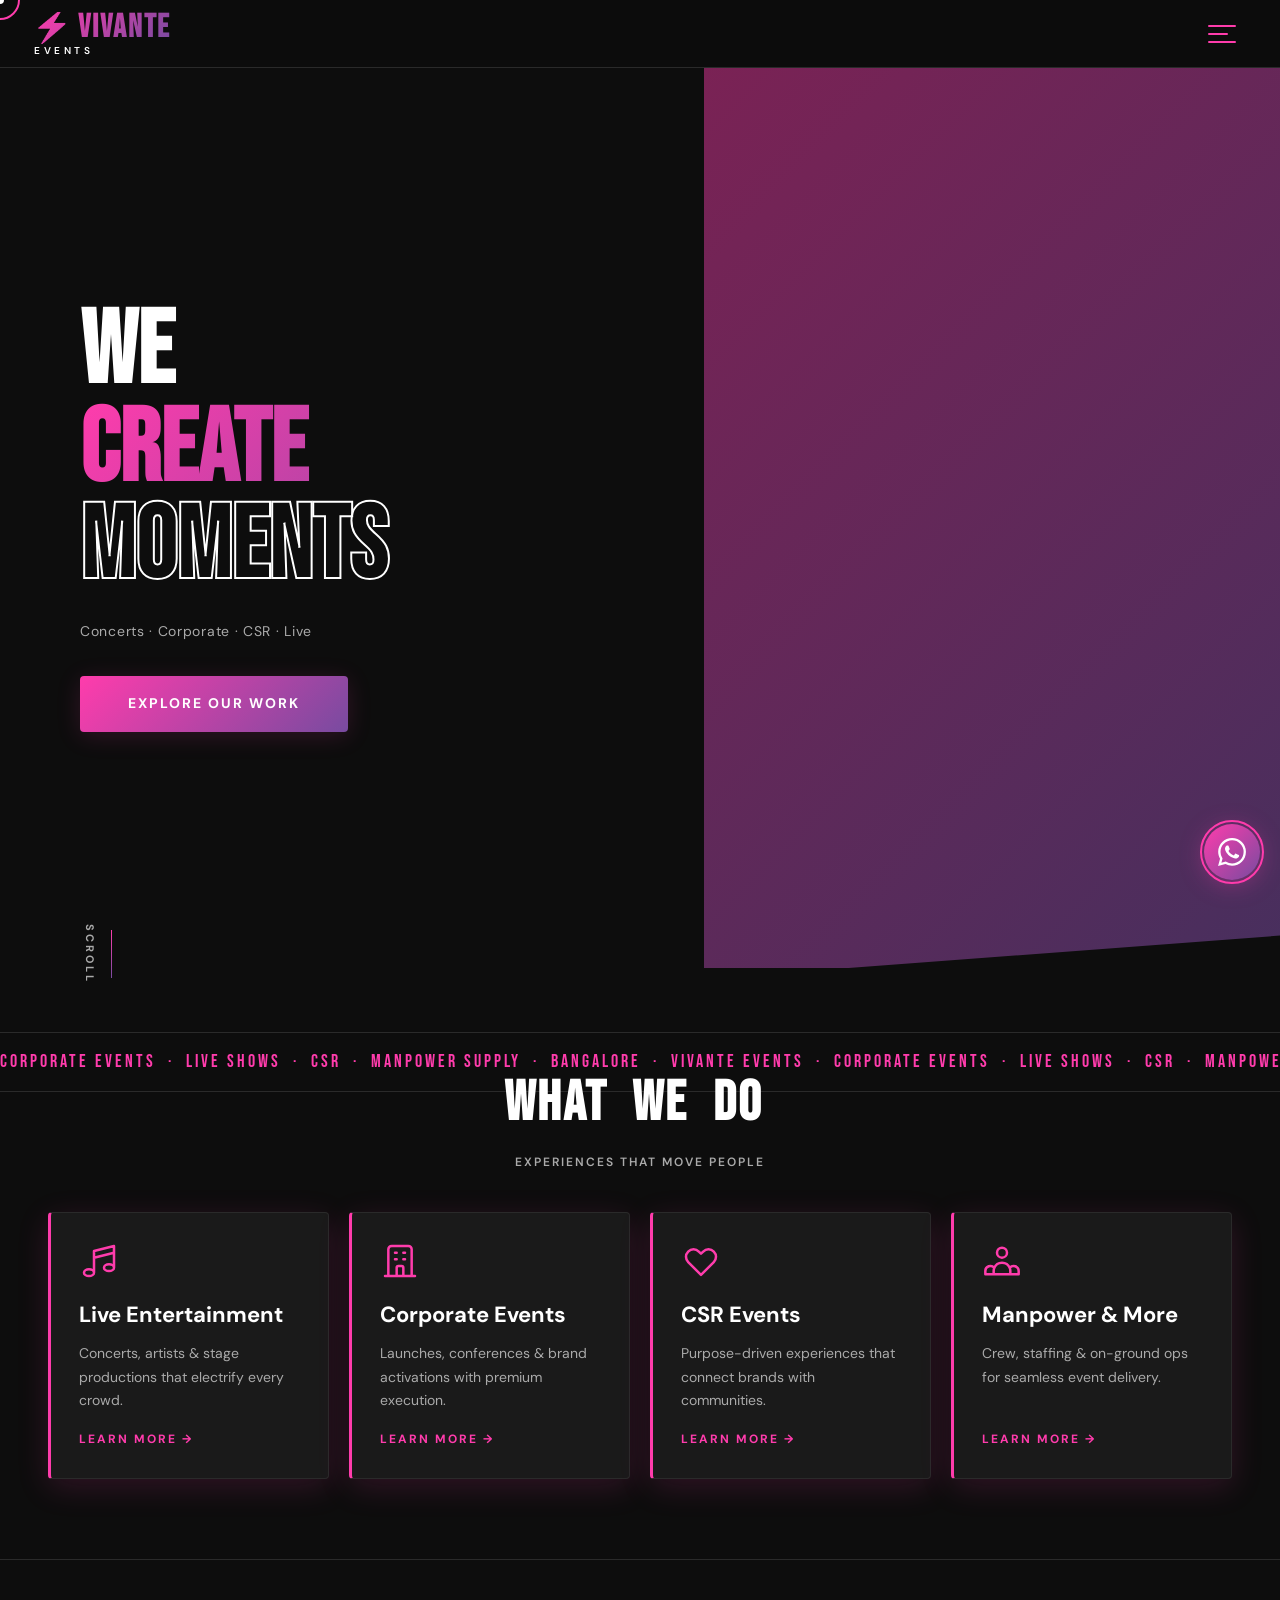
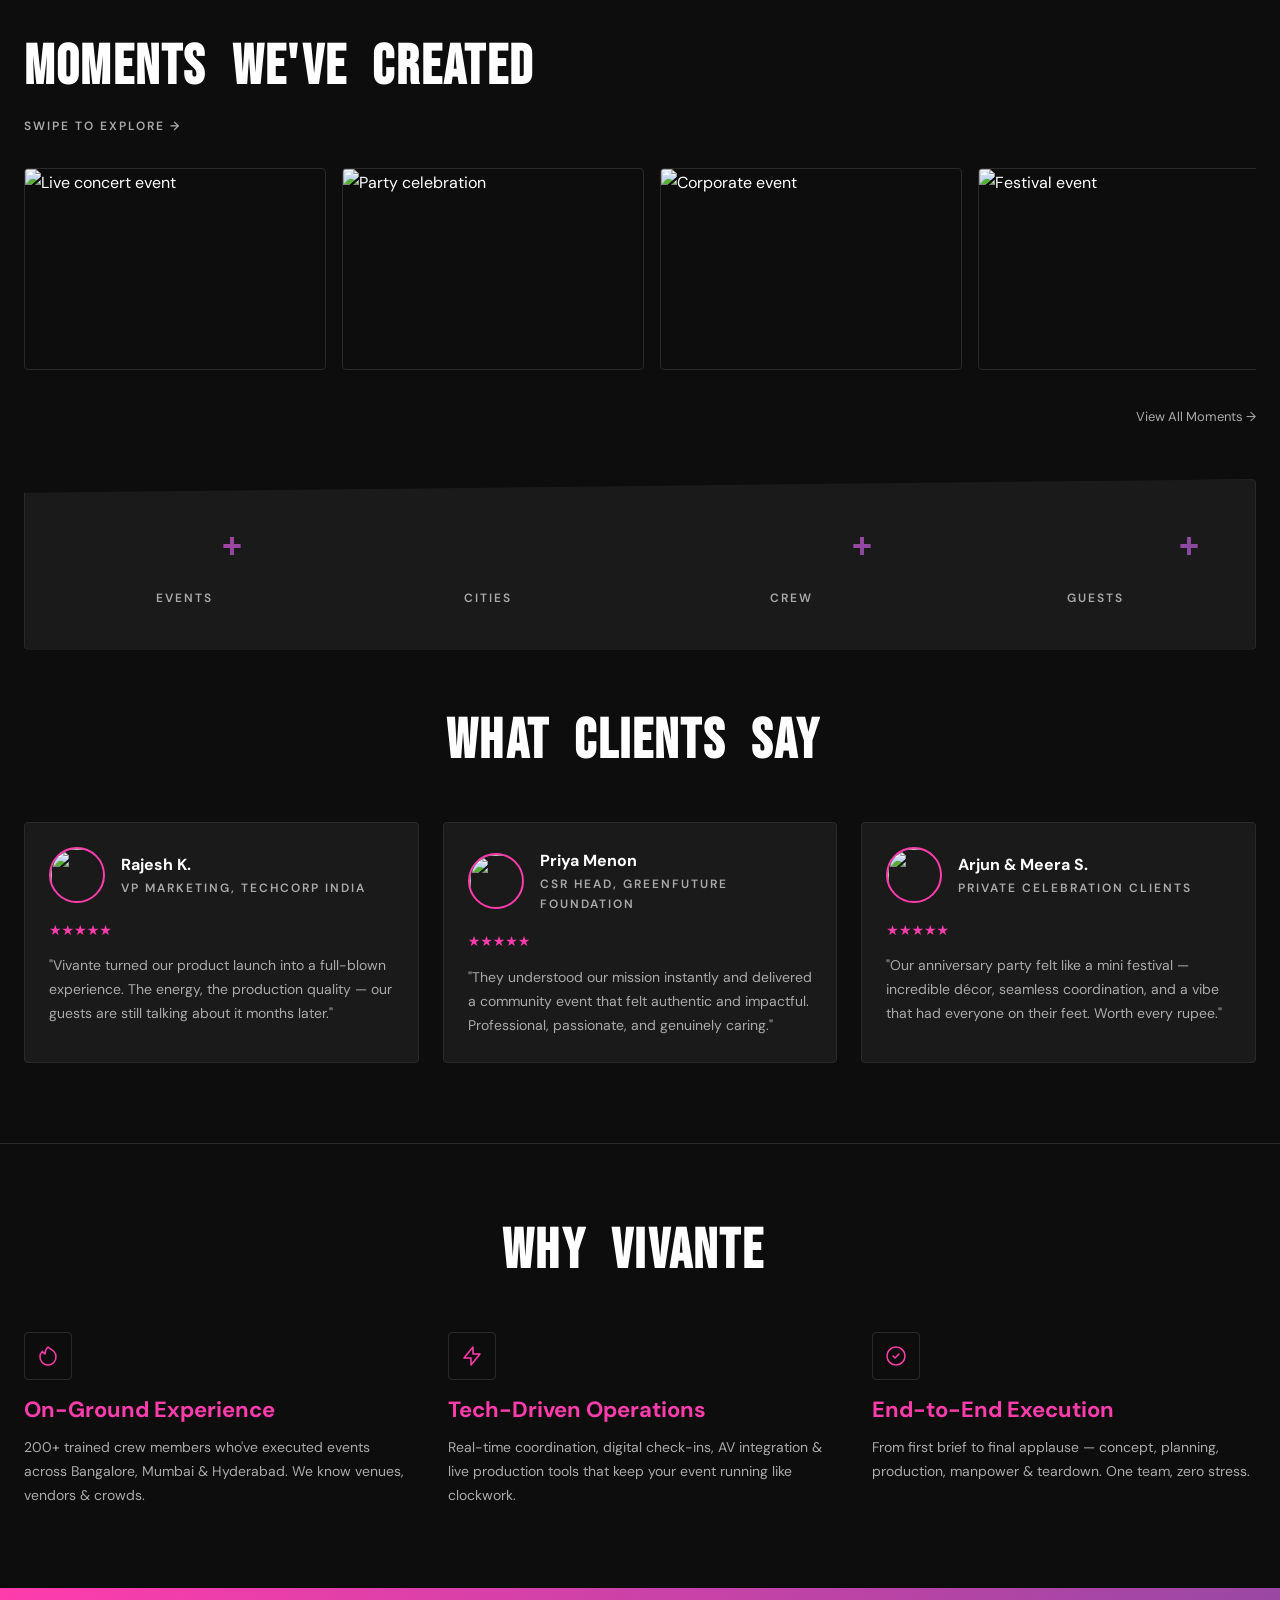
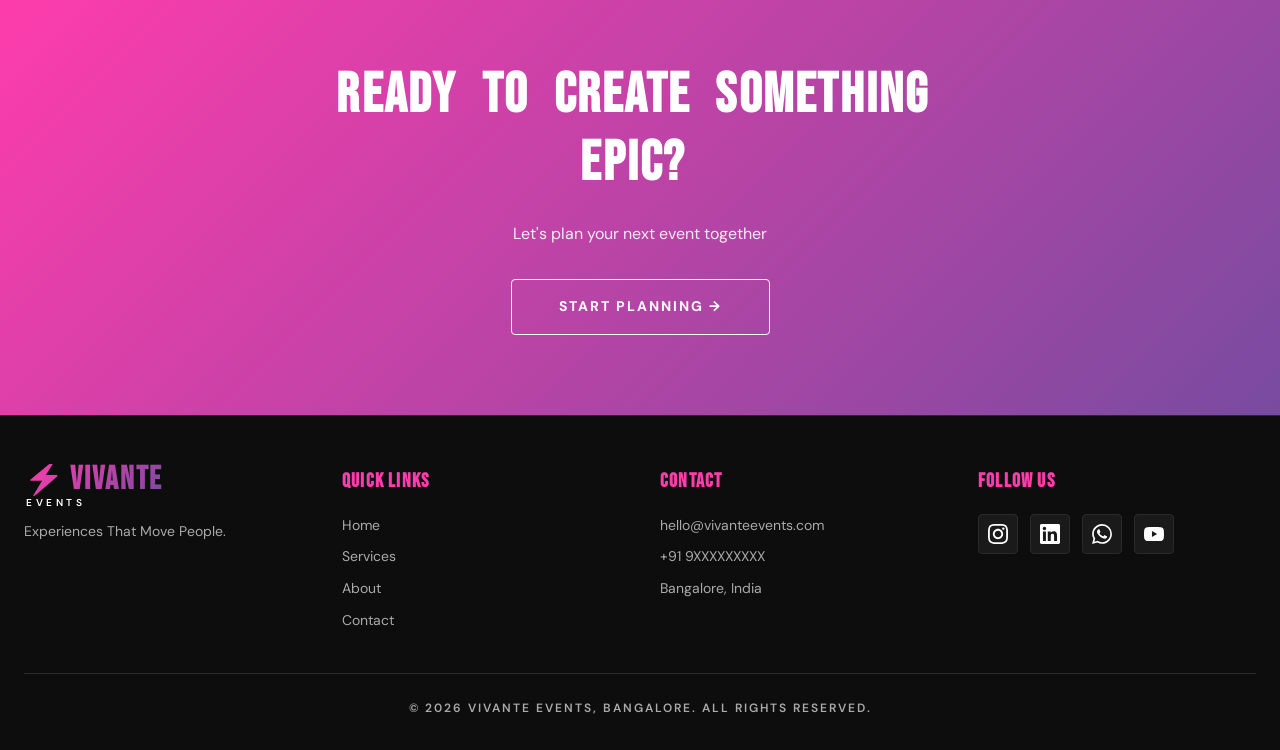
==== commit 8751b2ab: "Update: premium features redesign, removed lagg" ====
--- a/index.html
+++ b/index.html
@@ -8,400 +8,50 @@
   <link rel="preconnect" href="https://fonts.googleapis.com">
   <link rel="preconnect" href="https://fonts.gstatic.com" crossorigin>
   <link href="https://fonts.googleapis.com/css2?family=Bebas+Neue&family=DM+Sans:ital,opsz,wght@0,9..40,400;0,9..40,500;0,9..40,600;0,9..40,700;1,9..40,400&display=swap" rel="stylesheet">
-  <script src="https://cdn.tailwindcss.com"></script>
-  <script>
-    tailwind.config = {
-      theme: {
-        extend: {
-          colors: {
-            stage: '#0D0D0D',
-            accent: '#FF3CAC',
-            purple: '#784BA0',
-            muted: '#AAAAAA',
-            surface: '#1A1A1A',
-            border: '#2A2A2A',
-          },
-          fontFamily: {
-            display: ['"Bebas Neue"', 'Impact', 'sans-serif'],
-            body: ['"DM Sans"', 'system-ui', 'sans-serif'],
-          },
-        },
-      },
-    };
-  </script>
   <link rel="stylesheet" href="css/style.css">
-
-  <style>
-    /* ============================================================
-       FEATURE 1 — FULLSCREEN FLOWING MENU
-    ============================================================ */
-    /* Hide old navbar desktop links — keep bar with logo + hamburger only */
-    #navbar-desktop-links,
-    #navbar-desktop-cta { display: none !important; }
-
-    /* Top bar */
-    #topbar {
-      position: fixed;
-      top: 0; left: 0; right: 0;
-      z-index: 1000;
-      display: flex;
-      align-items: center;
-      justify-content: space-between;
-      padding: 0 2rem;
-      height: 68px;
-      background: rgba(13,13,13,0.72);
-      backdrop-filter: blur(20px);
-      -webkit-backdrop-filter: blur(20px);
-      border-bottom: 1px solid #2A2A2A;
-      transition: background 0.3s;
-    }
-    #topbar.scrolled {
-      background: rgba(13,13,13,0.94);
-      box-shadow: 0 8px 32px rgba(0,0,0,0.5);
-    }
-
-    /* Hamburger button */
-    #hamburger {
-      display: flex;
-      flex-direction: column;
-      justify-content: center;
-      gap: 6px;
-      width: 44px;
-      height: 44px;
-      cursor: pointer;
-      background: none;
-      border: none;
-      padding: 0 4px;
-      z-index: 1100;
-      position: relative;
-    }
-    #hamburger span {
-      display: block;
-      height: 2px;
-      background: #FF3CAC;
-      border-radius: 2px;
-      transition: transform 0.4s cubic-bezier(0.77,0,0.175,1),
-                  opacity 0.3s ease,
-                  width 0.3s ease;
-      transform-origin: center;
-    }
-    #hamburger span:nth-child(1) { width: 28px; }
-    #hamburger span:nth-child(2) { width: 20px; }
-    #hamburger span:nth-child(3) { width: 28px; }
-    #hamburger.is-open span:nth-child(1) {
-      transform: translateY(8px) rotate(45deg);
-      width: 28px;
-    }
-    #hamburger.is-open span:nth-child(2) {
-      opacity: 0;
-      transform: scaleX(0);
-    }
-    #hamburger.is-open span:nth-child(3) {
-      transform: translateY(-8px) rotate(-45deg);
-      width: 28px;
-    }
-
-    /* Fullscreen overlay */
-    #fullmenu {
-      position: fixed;
-      inset: 0;
-      z-index: 999;
-      background: rgba(13,13,13,0.97);
-      backdrop-filter: blur(20px);
-      -webkit-backdrop-filter: blur(20px);
-      display: flex;
-      flex-direction: column;
-      align-items: center;
-      justify-content: center;
-      gap: 0;
-      transform: translateY(-100%);
-      transition: transform 0.6s cubic-bezier(0.77,0,0.175,1);
-      overflow: hidden;
-    }
-    #fullmenu.open {
-      transform: translateY(0);
-    }
-
-    /* Menu links */
-    .fm-nav {
-      list-style: none;
-      margin: 0; padding: 0;
-      display: flex;
-      flex-direction: column;
-      align-items: center;
-      gap: 0.15rem;
-    }
-    .fm-nav li {
-      overflow: hidden;
-    }
-    .fm-nav a {
-      display: block;
-      font-family: 'Bebas Neue', Impact, sans-serif;
-      font-size: clamp(48px, 8vw, 72px);
-      line-height: 1.1;
-      letter-spacing: 0.06em;
-      color: #FFFFFF;
-      text-decoration: none;
-      padding: 0.1em 0.5em;
-      transform: translateY(110%);
-      transition: transform 0.5s cubic-bezier(0.77,0,0.175,1),
-                  background 0.3s ease,
-                  -webkit-background-clip 0s,
-                  color 0.3s ease;
-      position: relative;
-    }
-    #fullmenu.open .fm-nav a {
-      transform: translateY(0);
-    }
-    #fullmenu.open .fm-nav li:nth-child(1) a { transition-delay: 0.05s; }
-    #fullmenu.open .fm-nav li:nth-child(2) a { transition-delay: 0.12s; }
-    #fullmenu.open .fm-nav li:nth-child(3) a { transition-delay: 0.19s; }
-    #fullmenu.open .fm-nav li:nth-child(4) a { transition-delay: 0.26s; }
-    #fullmenu.open .fm-nav li:nth-child(5) a { transition-delay: 0.33s; }
-
-    .fm-nav a:hover {
-      background: linear-gradient(135deg, #FF3CAC, #784BA0);
-      -webkit-background-clip: text;
-      background-clip: text;
-      color: transparent;
-      transform: translateX(12px) !important;
-    }
-
-    /* Social icons at bottom of menu */
-    .fm-socials {
-      position: absolute;
-      bottom: 2.5rem;
-      display: flex;
-      gap: 1.5rem;
-      align-items: center;
-      opacity: 0;
-      transform: translateY(20px);
-      transition: opacity 0.4s ease 0.5s, transform 0.4s ease 0.5s;
-    }
-    #fullmenu.open .fm-socials {
-      opacity: 1;
-      transform: translateY(0);
-    }
-    .fm-socials a {
-      color: #AAAAAA;
-      transition: color 0.3s, transform 0.3s;
-      display: flex;
-    }
-    .fm-socials a:hover {
-      color: #FF3CAC;
-      transform: scale(1.2);
-    }
-
-    /* Decorative line in menu */
-    .fm-divider {
-      width: 60px;
-      height: 1px;
-      background: linear-gradient(135deg, #FF3CAC, #784BA0);
-      margin: 1rem auto;
-      opacity: 0;
-      transition: opacity 0.4s ease 0.45s;
-    }
-    #fullmenu.open .fm-divider { opacity: 1; }
-
-    /* Body padding for topbar */
-    body { padding-top: 68px; }
-
-    /* ============================================================
-       FEATURE 2 — MARQUEE TEXT STRIP
-    ============================================================ */
-    .marquee-strip {
-      background: #0D0D0D;
-      border-top: 1px solid #2A2A2A;
-      border-bottom: 1px solid #2A2A2A;
-      overflow: hidden;
-      white-space: nowrap;
-      padding: 0.85rem 0;
-    }
-    .marquee-strip:hover .marquee-inner { animation-play-state: paused; }
-
-    .marquee-inner {
-      display: inline-flex;
-      animation: marqueeScroll 28s linear infinite;
-    }
-    .marquee-text {
-      font-family: 'Bebas Neue', Impact, sans-serif;
-      font-size: 18px;
-      letter-spacing: 3px;
-      color: #FF3CAC;
-      padding-right: 0;
-      display: inline-block;
-    }
-    @keyframes marqueeScroll {
-      from { transform: translateX(0); }
-      to   { transform: translateX(-50%); }
-    }
-
-    /* ============================================================
-       FEATURE 3 — CUSTOM CURSOR GLOW
-    ============================================================ */
-    @media (pointer: fine) {
-      body, body * { cursor: none !important; }
-    }
-
-    #cursor-dot {
-      position: fixed;
-      top: 0; left: 0;
-      width: 8px; height: 8px;
-      background: #FFFFFF;
-      border-radius: 50%;
-      pointer-events: none;
-      z-index: 99999;
-      transform: translate(-50%, -50%);
-      transition: width 0.2s, height 0.2s, background 0.2s;
-    }
-    #cursor-ring {
-      position: fixed;
-      top: 0; left: 0;
-      width: 40px; height: 40px;
-      border: 2px solid #FF3CAC;
-      border-radius: 50%;
-      pointer-events: none;
-      z-index: 99998;
-      transform: translate(-50%, -50%);
-      transition: width 0.35s ease, height 0.35s ease,
-                  background 0.35s ease, border-color 0.35s ease;
-    }
-    #cursor-ring.is-hovering {
-      width: 60px; height: 60px;
-      background: rgba(255, 60, 172, 0.3);
-      border-color: transparent;
-    }
-    /* Mobile — restore default */
-    @media (pointer: coarse) {
-      #cursor-dot, #cursor-ring { display: none; }
-    }
-
-    /* ============================================================
-       FEATURE 4 — TEXT REVEAL ON SCROLL
-    ============================================================ */
-    /* h2 elements get word-split treatment via JS */
-    .word-reveal-wrap { overflow: hidden; display: inline-block; }
-    .word-reveal-inner {
-      display: inline-block;
-      transform: translateY(105%);
-      transition: transform 0.7s cubic-bezier(0.16,1,0.3,1);
-    }
-    h2.words-revealed .word-reveal-inner {
-      transform: translateY(0);
-    }
-
-    /* ============================================================
-       FEATURE 5 — ODOMETER STATS COUNTER
-    ============================================================ */
-    .odometer-stat {
-      display: inline-flex;
-      align-items: flex-start;
-      font-family: 'Bebas Neue', Impact, sans-serif;
-      font-size: clamp(2.5rem, 8vw, 4.5rem);
-      line-height: 1;
-      background: linear-gradient(135deg, #FF3CAC, #784BA0);
-      -webkit-background-clip: text;
-      background-clip: text;
-      color: transparent;
-      overflow: hidden;
-    }
-    .odometer-digit-slot {
-      position: relative;
-      overflow: hidden;
-      height: 1em;
-      /* width will be set dynamically */
-    }
-    .odometer-digit-reel {
-      display: flex;
-      flex-direction: column;
-      /* translateY driven by JS */
-      transition: transform 0s;
-    }
-    .odometer-digit-reel.rolling {
-      transition: transform 1.4s cubic-bezier(0.23,1,0.32,1);
-    }
-    .odometer-digit-char {
-      display: flex;
-      align-items: center;
-      justify-content: center;
-      height: 1em;
-      line-height: 1;
-    }
-    .odometer-suffix {
-      display: inline-block;
-      align-self: flex-start;
-      font-size: 0.7em;
-      padding-top: 0.08em;
-    }
-
-    /* ============================================================
-       MISC FIXES
-    ============================================================ */
-    /* remove old sticky header since we replaced it */
-    #navbar { display: none !important; }
-
-    /* Adjust hero margin since topbar is fixed */
-    .hero-split { margin-top: 0; }
-    .hero-split-content { padding-top: 5rem; }
-    @media (min-width: 1024px) {
-      .hero-split-content { padding-top: 0; }
-    }
-
-    /* Gallery from page to not overlap topbar */
-    .page-hero { margin-top: 0; }
-  </style>
 </head>
 <body>
 
-  <!-- ========================================================
-       FEATURE 1 — TOP BAR + FULLSCREEN MENU
-  ======================================================== -->
+  <!-- TOPBAR -->
   <div id="topbar">
-    <a href="index.html" class="brand-logo shrink-0">
+    <a href="index.html" class="brand-logo">
       <span class="brand-name"><span aria-hidden="true">⚡</span> VIVANTE</span>
       <span class="brand-sub">Events</span>
     </a>
     <button id="hamburger" aria-label="Toggle menu" aria-expanded="false" aria-controls="fullmenu">
-      <span></span>
-      <span></span>
-      <span></span>
+      <span></span><span></span><span></span>
     </button>
   </div>
 
-  <!-- Fullscreen overlay menu -->
+  <!-- FULLSCREEN MENU -->
   <nav id="fullmenu" role="dialog" aria-modal="true" aria-label="Site navigation">
     <ul class="fm-nav" role="list">
-      <li><a href="index.html" id="fm-home">HOME</a></li>
-      <li><a href="services.html" id="fm-services">SERVICES</a></li>
-      <li><a href="about.html" id="fm-about">ABOUT</a></li>
-      <li><a href="contact.html" id="fm-contact">CONTACT</a></li>
-      <li><a href="contact.html" id="fm-quote">GET A QUOTE</a></li>
+      <li><a href="index.html" class="fm-active">HOME</a></li>
+      <li><a href="services.html">SERVICES</a></li>
+      <li><a href="about.html">ABOUT</a></li>
+      <li><a href="contact.html">CONTACT</a></li>
+      <li><a href="contact.html">GET A QUOTE</a></li>
     </ul>
     <div class="fm-divider"></div>
     <div class="fm-socials" aria-label="Social links">
-      <!-- Instagram -->
       <a href="https://instagram.com/vivanteevents" target="_blank" rel="noopener noreferrer" aria-label="Instagram">
         <svg width="22" height="22" fill="currentColor" viewBox="0 0 24 24"><path d="M12 2.163c3.204 0 3.584.012 4.85.07 3.252.148 4.771 1.691 4.919 4.919.058 1.265.069 1.645.069 4.849 0 3.205-.012 3.584-.069 4.849-.149 3.225-1.664 4.771-4.919 4.919-1.266.058-1.644.07-4.85.07-3.204 0-3.584-.012-4.849-.07-3.26-.149-4.771-1.699-4.919-4.92-.058-1.265-.07-1.644-.07-4.849 0-3.204.013-3.583.07-4.849.149-3.227 1.664-4.771 4.919-4.919 1.266-.057 1.645-.069 4.849-.069zm0-2.163c-3.259 0-3.667.014-4.947.072-4.358.2-6.78 2.618-6.98 6.98-.059 1.281-.073 1.689-.073 4.948 0 3.259.014 3.668.072 4.948.2 4.358 2.618 6.78 6.98 6.98 1.281.058 1.689.072 4.948.072 3.259 0 3.668-.014 4.948-.072 4.354-.2 6.782-2.618 6.979-6.98.059-1.28.073-1.689.073-4.948 0-3.259-.014-3.667-.072-4.947-.196-4.354-2.617-6.78-6.979-6.98-1.281-.059-1.69-.073-4.949-.073zm0 5.838c-3.403 0-6.162 2.759-6.162 6.162s2.759 6.163 6.162 6.163 6.162-2.759 6.162-6.163c0-3.403-2.759-6.162-6.162-6.162zm0 10.162c-2.209 0-4-1.79-4-4 0-2.209 1.791-4 4-4s4 1.791 4 4c0 2.21-1.791 4-4 4zm6.406-11.845c-.796 0-1.441.645-1.441 1.44s.645 1.44 1.441 1.44c.795 0 1.439-.645 1.439-1.44s-.644-1.44-1.439-1.44z"/></svg>
       </a>
-      <!-- LinkedIn -->
       <a href="https://linkedin.com/company/vivanteevents" target="_blank" rel="noopener noreferrer" aria-label="LinkedIn">
         <svg width="22" height="22" fill="currentColor" viewBox="0 0 24 24"><path d="M20.447 20.452h-3.554v-5.569c0-1.328-.027-3.037-1.852-3.037-1.853 0-2.136 1.445-2.136 2.939v5.667H9.351V9h3.414v1.561h.046c.477-.9 1.637-1.85 3.37-1.85 3.601 0 4.267 2.37 4.267 5.455v6.286zM5.337 7.433c-1.144 0-2.063-.926-2.063-2.065 0-1.138.92-2.063 2.063-2.063 1.14 0 2.064.925 2.064 2.063 0 1.139-.925 2.065-2.064 2.065zm1.782 13.019H3.555V9h3.564v11.452zM22.225 0H1.771C.792 0 0 .774 0 1.729v20.542C0 23.227.792 24 1.771 24h20.451C23.2 24 24 23.227 24 22.271V1.729C24 .774 23.2 0 22.222 0h.003z"/></svg>
       </a>
-      <!-- WhatsApp -->
       <a href="https://wa.me/919XXXXXXXXXX" target="_blank" rel="noopener noreferrer" aria-label="WhatsApp">
         <svg width="22" height="22" fill="currentColor" viewBox="0 0 24 24"><path d="M17.472 14.382c-.297-.149-1.758-.867-2.03-.967-.273-.099-.471-.148-.67.15-.197.297-.767.966-.94 1.164-.173.199-.347.223-.644.075-.297-.15-1.255-.463-2.39-1.475-.883-.788-1.48-1.761-1.653-2.059-.173-.297-.018-.458.13-.606.134-.133.298-.347.446-.52.149-.174.198-.298.298-.497.099-.198.05-.371-.025-.52-.075-.149-.669-1.612-.916-2.207-.242-.579-.487-.5-.669-.51-.173-.008-.371-.01-.57-.01-.198 0-.52.074-.792.372-.272.297-1.04 1.016-1.04 2.479 0 1.462 1.065 2.875 1.213 3.074.149.198 2.096 3.2 5.077 4.487.709.306 1.262.489 1.694.625.712.227 1.36.195 1.871.118.571-.085 1.758-.719 2.006-1.413.248-.694.248-1.289.173-1.413-.074-.124-.272-.198-.57-.347m-5.421 7.403h-.004a9.87 9.87 0 01-5.031-1.378l-.361-.214-3.741.982.998-3.648-.235-.374a9.86 9.86 0 01-1.51-5.26c.001-5.45 4.436-9.884 9.888-9.884 2.64 0 5.122 1.03 6.988 2.898a9.825 9.825 0 012.893 6.994c-.003 5.45-4.435 9.884-9.885 9.884m8.413-18.297A11.815 11.815 0 0012.05 0C5.495 0 .16 5.335.157 11.892c0 2.096.547 4.142 1.588 5.945L.057 24l6.305-1.654a11.882 11.882 0 005.683 1.448h.005c6.554 0 11.89-5.335 11.893-11.893a11.821 11.821 0 00-3.48-8.413z"/></svg>
       </a>
     </div>
   </nav>
 
-  <!-- ========================================================
-       FEATURE 3 — CURSOR ELEMENTS
-  ======================================================== -->
+  <!-- CURSOR -->
   <div id="cursor-dot" aria-hidden="true"></div>
   <div id="cursor-ring" aria-hidden="true"></div>
 
   <main>
-    <!-- HERO SPLIT -->
+    <!-- HERO -->
     <section class="hero-split">
       <div class="hero-split-content">
         <h1 class="hero-headline">
@@ -421,9 +71,7 @@
       </a>
     </section>
 
-    <!-- ======================================================
-         FEATURE 2 — MARQUEE TEXT STRIP
-    ====================================================== -->
+    <!-- MARQUEE -->
     <div class="marquee-strip" aria-hidden="true">
       <div class="marquee-inner">
         <span class="marquee-text">CORPORATE EVENTS &nbsp;·&nbsp; LIVE SHOWS &nbsp;·&nbsp; CSR &nbsp;·&nbsp; MANPOWER SUPPLY &nbsp;·&nbsp; BANGALORE &nbsp;·&nbsp; VIVANTE EVENTS &nbsp;·&nbsp;&nbsp;</span>
@@ -435,9 +83,9 @@
     <section id="services" class="services-section">
       <div class="container-main">
         <h2 class="section-title text-center mb-2 reveal">WHAT WE DO</h2>
-        <p class="caption text-secondary text-center mb-10 md:mb-14 reveal">Experiences That Move People</p>
-
-        <div class="grid grid-cols-1 sm:grid-cols-2 lg:grid-cols-4 gap-4 md:gap-5">
+        <p class="caption text-secondary text-center mb-10 reveal">Experiences That Move People</p>
+
+        <div class="services-grid">
           <article class="svc-card reveal">
             <svg class="svc-icon" fill="none" stroke="currentColor" viewBox="0 0 24 24" aria-hidden="true"><path stroke-linecap="round" stroke-linejoin="round" stroke-width="1.5" d="M9 19V6l12-3v13M9 19c0 1.105-1.343 2-3 2s-3-.895-3-2 1.343-2 3-2 3 .895 3 2zm12-3c0 1.105-1.343 2-3 2s-3-.895-3-2 1.343-2 3-2 3 .895 3 2zM9 10l12-3"/></svg>
             <h3 class="card-title">Live Entertainment</h3>
@@ -520,12 +168,10 @@
       </div>
     </section>
 
-    <!-- ======================================================
-         FEATURE 5 — STATS (ODOMETER)
-    ====================================================== -->
-    <section class="container-main pb-4 md:pb-8">
+    <!-- STATS ODOMETER -->
+    <section class="container-main pb-4">
       <div class="stats-panel reveal" id="stats-panel">
-        <div class="grid grid-cols-2 lg:grid-cols-4 gap-8 text-center">
+        <div class="stats-grid">
           <div>
             <div class="odometer-stat" id="odo-events" data-target="50" data-suffix="+"></div>
             <p class="caption text-secondary mt-2">Events</p>
@@ -549,39 +195,39 @@
     <!-- TESTIMONIALS -->
     <section class="testimonials-panel section-pad">
       <div class="container-main">
-        <h2 class="section-title text-center mb-10 md:mb-14 reveal">WHAT CLIENTS SAY</h2>
-        <div class="grid grid-cols-1 md:grid-cols-3 gap-5 md:gap-6">
+        <h2 class="section-title text-center mb-10 reveal">WHAT CLIENTS SAY</h2>
+        <div class="testimonials-grid">
           <article class="testimonial-card reveal">
-            <div class="flex items-center gap-4 mb-4">
-              <img src="https://picsum.photos/seed/person1/80/80" alt="" class="w-14 h-14 rounded-full object-cover avatar-ring" width="56" height="56">
+            <div class="testimonial-top">
+              <img src="https://picsum.photos/seed/person1/80/80" alt="" class="avatar-ring" width="56" height="56">
               <div>
                 <p class="font-bold text-white">Rajesh K.</p>
                 <p class="caption text-secondary">VP Marketing, TechCorp India</p>
               </div>
             </div>
-            <div class="stars text-sm mb-3" aria-label="5 star rating">★★★★★</div>
+            <div class="stars" aria-label="5 star rating">★★★★★</div>
             <p class="body-text text-sm">"Vivante turned our product launch into a full-blown experience. The energy, the production quality — our guests are still talking about it months later."</p>
           </article>
           <article class="testimonial-card reveal">
-            <div class="flex items-center gap-4 mb-4">
-              <img src="https://picsum.photos/seed/person2/80/80" alt="" class="w-14 h-14 rounded-full object-cover avatar-ring" width="56" height="56">
+            <div class="testimonial-top">
+              <img src="https://picsum.photos/seed/person2/80/80" alt="" class="avatar-ring" width="56" height="56">
               <div>
                 <p class="font-bold text-white">Priya Menon</p>
                 <p class="caption text-secondary">CSR Head, GreenFuture Foundation</p>
               </div>
             </div>
-            <div class="stars text-sm mb-3" aria-label="5 star rating">★★★★★</div>
+            <div class="stars" aria-label="5 star rating">★★★★★</div>
             <p class="body-text text-sm">"They understood our mission instantly and delivered a community event that felt authentic and impactful. Professional, passionate, and genuinely caring."</p>
           </article>
           <article class="testimonial-card reveal">
-            <div class="flex items-center gap-4 mb-4">
-              <img src="https://picsum.photos/seed/person3/80/80" alt="" class="w-14 h-14 rounded-full object-cover avatar-ring" width="56" height="56">
+            <div class="testimonial-top">
+              <img src="https://picsum.photos/seed/person3/80/80" alt="" class="avatar-ring" width="56" height="56">
               <div>
                 <p class="font-bold text-white">Arjun &amp; Meera S.</p>
                 <p class="caption text-secondary">Private Celebration Clients</p>
               </div>
             </div>
-            <div class="stars text-sm mb-3" aria-label="5 star rating">★★★★★</div>
+            <div class="stars" aria-label="5 star rating">★★★★★</div>
             <p class="body-text text-sm">"Our anniversary party felt like a mini festival — incredible décor, seamless coordination, and a vibe that had everyone on their feet. Worth every rupee."</p>
           </article>
         </div>
@@ -589,27 +235,27 @@
     </section>
 
     <!-- WHY VIVANTE -->
-    <section class="section-pad border-t border-border">
+    <section class="section-pad why-section">
       <div class="container-main">
-        <h2 class="section-title text-center mb-10 md:mb-14 reveal">WHY VIVANTE</h2>
-        <div class="grid grid-cols-1 md:grid-cols-3 gap-8 md:gap-10">
+        <h2 class="section-title text-center mb-10 reveal">WHY VIVANTE</h2>
+        <div class="why-grid">
           <article class="reveal">
             <div class="why-icon-wrap">
-              <svg class="w-6 h-6" fill="none" stroke="currentColor" viewBox="0 0 24 24"><path stroke-linecap="round" stroke-linejoin="round" stroke-width="1.5" d="M17.657 18.657A8 8 0 016.343 7.343S7 9 9 10c0-2 .5-5 2.986-7C14 5 16.09 5.777 17.656 7.343A7.975 7.975 0 0120 13a7.975 7.975 0 01-2.343 5.657z"/></svg>
+              <svg class="icon-sm" fill="none" stroke="currentColor" viewBox="0 0 24 24"><path stroke-linecap="round" stroke-linejoin="round" stroke-width="1.5" d="M17.657 18.657A8 8 0 016.343 7.343S7 9 9 10c0-2 .5-5 2.986-7C14 5 16.09 5.777 17.656 7.343A7.975 7.975 0 0120 13a7.975 7.975 0 01-2.343 5.657z"/></svg>
             </div>
             <h3 class="card-title text-accent mb-3">On-Ground Experience</h3>
             <p class="body-text text-sm">200+ trained crew members who've executed events across Bangalore, Mumbai &amp; Hyderabad. We know venues, vendors &amp; crowds.</p>
           </article>
           <article class="reveal">
             <div class="why-icon-wrap">
-              <svg class="w-6 h-6" fill="none" stroke="currentColor" viewBox="0 0 24 24"><path stroke-linecap="round" stroke-linejoin="round" stroke-width="1.5" d="M13 10V3L4 14h7v7l9-11h-7z"/></svg>
+              <svg class="icon-sm" fill="none" stroke="currentColor" viewBox="0 0 24 24"><path stroke-linecap="round" stroke-linejoin="round" stroke-width="1.5" d="M13 10V3L4 14h7v7l9-11h-7z"/></svg>
             </div>
             <h3 class="card-title text-accent mb-3">Tech-Driven Operations</h3>
             <p class="body-text text-sm">Real-time coordination, digital check-ins, AV integration &amp; live production tools that keep your event running like clockwork.</p>
           </article>
           <article class="reveal">
             <div class="why-icon-wrap">
-              <svg class="w-6 h-6" fill="none" stroke="currentColor" viewBox="0 0 24 24"><path stroke-linecap="round" stroke-linejoin="round" stroke-width="1.5" d="M9 12l2 2 4-4m6 2a9 9 0 11-18 0 9 9 0 0118 0z"/></svg>
+              <svg class="icon-sm" fill="none" stroke="currentColor" viewBox="0 0 24 24"><path stroke-linecap="round" stroke-linejoin="round" stroke-width="1.5" d="M9 12l2 2 4-4m6 2a9 9 0 11-18 0 9 9 0 0118 0z"/></svg>
             </div>
             <h3 class="card-title text-accent mb-3">End-to-End Execution</h3>
             <p class="body-text text-sm">From first brief to final applause — concept, planning, production, manpower &amp; teardown. One team, zero stress.</p>
@@ -622,15 +268,16 @@
     <section class="cta-gradient section-pad">
       <div class="container-main max-w-3xl text-center reveal">
         <h2 class="section-title text-white mb-4">READY TO CREATE SOMETHING EPIC?</h2>
-        <p class="body-text text-white/90 mb-8">Let's plan your next event together</p>
+        <p class="body-text text-white mb-8" style="color: rgba(255,255,255,0.9);">Let's plan your next event together</p>
         <a href="contact.html" class="btn-secondary inline-flex">Start Planning →</a>
       </div>
     </section>
   </main>
 
-  <footer class="site-footer pt-12 pb-8">
+  <!-- FOOTER -->
+  <footer class="site-footer">
     <div class="container-main">
-      <div class="grid grid-cols-1 sm:grid-cols-2 lg:grid-cols-4 gap-10 mb-10">
+      <div class="footer-grid">
         <div>
           <a href="index.html" class="brand-logo inline-block mb-3">
             <span class="brand-name"><span aria-hidden="true">⚡</span> VIVANTE</span>
@@ -657,246 +304,37 @@
         </div>
         <div>
           <h4 class="footer-heading">FOLLOW US</h4>
-          <div class="flex gap-3">
+          <div class="social-row">
             <a href="https://instagram.com/vivanteevents" target="_blank" rel="noopener noreferrer" class="social-btn" aria-label="Instagram">
-              <svg class="w-5 h-5" fill="currentColor" viewBox="0 0 24 24"><path d="M12 2.163c3.204 0 3.584.012 4.85.07 3.252.148 4.771 1.691 4.919 4.919.058 1.265.069 1.645.069 4.849 0 3.205-.012 3.584-.069 4.849-.149 3.225-1.664 4.771-4.919 4.919-1.266.058-1.644.07-4.85.07-3.204 0-3.584-.012-4.849-.07-3.26-.149-4.771-1.699-4.919-4.92-.058-1.265-.07-1.644-.07-4.849 0-3.204.013-3.583.07-4.849.149-3.227 1.664-4.771 4.919-4.919 1.266-.057 1.645-.069 4.849-.069zm0-2.163c-3.259 0-3.667.014-4.947.072-4.358.2-6.78 2.618-6.98 6.98-.059 1.281-.073 1.689-.073 4.948 0 3.259.014 3.668.072 4.948.2 4.358 2.618 6.78 6.98 6.98 1.281.058 1.689.072 4.948.072 3.259 0 3.668-.014 4.948-.072 4.354-.2 6.782-2.618 6.979-6.98.059-1.28.073-1.689.073-4.948 0-3.259-.014-3.667-.072-4.947-.196-4.354-2.617-6.78-6.979-6.98-1.281-.059-1.69-.073-4.949-.073zm0 5.838c-3.403 0-6.162 2.759-6.162 6.162s2.759 6.163 6.162 6.163 6.162-2.759 6.162-6.163c0-3.403-2.759-6.162-6.162-6.162zm0 10.162c-2.209 0-4-1.79-4-4 0-2.209 1.791-4 4-4s4 1.791 4 4c0 2.21-1.791 4-4 4zm6.406-11.845c-.796 0-1.441.645-1.441 1.44s.645 1.44 1.441 1.44c.795 0 1.439-.645 1.439-1.44s-.644-1.44-1.439-1.44z"/></svg>
+              <svg width="20" height="20" fill="currentColor" viewBox="0 0 24 24"><path d="M12 2.163c3.204 0 3.584.012 4.85.07 3.252.148 4.771 1.691 4.919 4.919.058 1.265.069 1.645.069 4.849 0 3.205-.012 3.584-.069 4.849-.149 3.225-1.664 4.771-4.919 4.919-1.266.058-1.644.07-4.85.07-3.204 0-3.584-.012-4.849-.07-3.26-.149-4.771-1.699-4.919-4.92-.058-1.265-.07-1.644-.07-4.849 0-3.204.013-3.583.07-4.849.149-3.227 1.664-4.771 4.919-4.919 1.266-.057 1.645-.069 4.849-.069zm0-2.163c-3.259 0-3.667.014-4.947.072-4.358.2-6.78 2.618-6.98 6.98-.059 1.281-.073 1.689-.073 4.948 0 3.259.014 3.668.072 4.948.2 4.358 2.618 6.78 6.98 6.98 1.281.058 1.689.072 4.948.072 3.259 0 3.668-.014 4.948-.072 4.354-.2 6.782-2.618 6.979-6.98.059-1.28.073-1.689.073-4.948 0-3.259-.014-3.667-.072-4.947-.196-4.354-2.617-6.78-6.979-6.98-1.281-.059-1.69-.073-4.949-.073zm0 5.838c-3.403 0-6.162 2.759-6.162 6.162s2.759 6.163 6.162 6.163 6.162-2.759 6.162-6.163c0-3.403-2.759-6.162-6.162-6.162zm0 10.162c-2.209 0-4-1.79-4-4 0-2.209 1.791-4 4-4s4 1.791 4 4c0 2.21-1.791 4-4 4zm6.406-11.845c-.796 0-1.441.645-1.441 1.44s.645 1.44 1.441 1.44c.795 0 1.439-.645 1.439-1.44s-.644-1.44-1.439-1.44z"/></svg>
             </a>
             <a href="https://linkedin.com/company/vivanteevents" target="_blank" rel="noopener noreferrer" class="social-btn" aria-label="LinkedIn">
-              <svg class="w-5 h-5" fill="currentColor" viewBox="0 0 24 24"><path d="M20.447 20.452h-3.554v-5.569c0-1.328-.027-3.037-1.852-3.037-1.853 0-2.136 1.445-2.136 2.939v5.667H9.351V9h3.414v1.561h.046c.477-.9 1.637-1.85 3.37-1.85 3.601 0 4.267 2.37 4.267 5.455v6.286zM5.337 7.433c-1.144 0-2.063-.926-2.063-2.065 0-1.138.92-2.063 2.063-2.063 1.14 0 2.064.925 2.064 2.063 0 1.139-.925 2.065-2.064 2.065zm1.782 13.019H3.555V9h3.564v11.452zM22.225 0H1.771C.792 0 0 .774 0 1.729v20.542C0 23.227.792 24 1.771 24h20.451C23.2 24 24 23.227 24 22.271V1.729C24 .774 23.2 0 22.222 0h.003z"/></svg>
+              <svg width="20" height="20" fill="currentColor" viewBox="0 0 24 24"><path d="M20.447 20.452h-3.554v-5.569c0-1.328-.027-3.037-1.852-3.037-1.853 0-2.136 1.445-2.136 2.939v5.667H9.351V9h3.414v1.561h.046c.477-.9 1.637-1.85 3.37-1.85 3.601 0 4.267 2.37 4.267 5.455v6.286zM5.337 7.433c-1.144 0-2.063-.926-2.063-2.065 0-1.138.92-2.063 2.063-2.063 1.14 0 2.064.925 2.064 2.063 0 1.139-.925 2.065-2.064 2.065zm1.782 13.019H3.555V9h3.564v11.452zM22.225 0H1.771C.792 0 0 .774 0 1.729v20.542C0 23.227.792 24 1.771 24h20.451C23.2 24 24 23.227 24 22.271V1.729C24 .774 23.2 0 22.222 0h.003z"/></svg>
             </a>
             <a href="https://wa.me/919XXXXXXXXXX" target="_blank" rel="noopener noreferrer" class="social-btn" aria-label="WhatsApp">
-              <svg class="w-5 h-5" fill="currentColor" viewBox="0 0 24 24"><path d="M17.472 14.382c-.297-.149-1.758-.867-2.03-.967-.273-.099-.471-.148-.67.15-.197.297-.767.966-.94 1.164-.173.199-.347.223-.644.075-.297-.15-1.255-.463-2.39-1.475-.883-.788-1.48-1.761-1.653-2.059-.173-.297-.018-.458.13-.606.134-.133.298-.347.446-.52.149-.174.198-.298.298-.497.099-.198.05-.371-.025-.52-.075-.149-.669-1.612-.916-2.207-.242-.579-.487-.5-.669-.51-.173-.008-.371-.01-.57-.01-.198 0-.52.074-.792.372-.272.297-1.04 1.016-1.04 2.479 0 1.462 1.065 2.875 1.213 3.074.149.198 2.096 3.2 5.077 4.487.709.306 1.262.489 1.694.625.712.227 1.36.195 1.871.118.571-.085 1.758-.719 2.006-1.413.248-.694.248-1.289.173-1.413-.074-.124-.272-.198-.57-.347m-5.421 7.403h-.004a9.87 9.87 0 01-5.031-1.378l-.361-.214-3.741.982.998-3.648-.235-.374a9.86 9.86 0 01-1.51-5.26c.001-5.45 4.436-9.884 9.888-9.884 2.64 0 5.122 1.03 6.988 2.898a9.825 9.825 0 012.893 6.994c-.003 5.45-4.435 9.884-9.885 9.884m8.413-18.297A11.815 11.815 0 0012.05 0C5.495 0 .16 5.335.157 11.892c0 2.096.547 4.142 1.588 5.945L.057 24l6.305-1.654a11.882 11.882 0 005.683 1.448h.005c6.554 0 11.89-5.335 11.893-11.893a11.821 11.821 0 00-3.48-8.413z"/></svg>
+              <svg width="20" height="20" fill="currentColor" viewBox="0 0 24 24"><path d="M17.472 14.382c-.297-.149-1.758-.867-2.03-.967-.273-.099-.471-.148-.67.15-.197.297-.767.966-.94 1.164-.173.199-.347.223-.644.075-.297-.15-1.255-.463-2.39-1.475-.883-.788-1.48-1.761-1.653-2.059-.173-.297-.018-.458.13-.606.134-.133.298-.347.446-.52.149-.174.198-.298.298-.497.099-.198.05-.371-.025-.52-.075-.149-.669-1.612-.916-2.207-.242-.579-.487-.5-.669-.51-.173-.008-.371-.01-.57-.01-.198 0-.52.074-.792.372-.272.297-1.04 1.016-1.04 2.479 0 1.462 1.065 2.875 1.213 3.074.149.198 2.096 3.2 5.077 4.487.709.306 1.262.489 1.694.625.712.227 1.36.195 1.871.118.571-.085 1.758-.719 2.006-1.413.248-.694.248-1.289.173-1.413-.074-.124-.272-.198-.57-.347m-5.421 7.403h-.004a9.87 9.87 0 01-5.031-1.378l-.361-.214-3.741.982.998-3.648-.235-.374a9.86 9.86 0 01-1.51-5.26c.001-5.45 4.436-9.884 9.888-9.884 2.64 0 5.122 1.03 6.988 2.898a9.825 9.825 0 012.893 6.994c-.003 5.45-4.435 9.884-9.885 9.884m8.413-18.297A11.815 11.815 0 0012.05 0C5.495 0 .16 5.335.157 11.892c0 2.096.547 4.142 1.588 5.945L.057 24l6.305-1.654a11.882 11.882 0 005.683 1.448h.005c6.554 0 11.89-5.335 11.893-11.893a11.821 11.821 0 00-3.48-8.413z"/></svg>
             </a>
             <a href="https://youtube.com/@vivanteevents" target="_blank" rel="noopener noreferrer" class="social-btn" aria-label="YouTube">
-              <svg class="w-5 h-5" fill="currentColor" viewBox="0 0 24 24"><path d="M23.498 6.186a3.016 3.016 0 00-2.122-2.136C19.505 3.545 12 3.545 12 3.545s-7.505 0-9.377.505A3.017 3.017 0 00.502 6.186C0 8.07 0 12 0 12s0 3.93.502 5.814a3.016 3.016 0 002.122 2.136c1.871.505 9.376.505 9.376.505s7.505 0 9.377-.505a3.015 3.015 0 002.122-2.136C24 15.93 24 12 24 12s0-3.93-.502-5.814zM9.545 15.568V8.432L15.818 12l-6.273 3.568z"/></svg>
+              <svg width="20" height="20" fill="currentColor" viewBox="0 0 24 24"><path d="M23.498 6.186a3.016 3.016 0 00-2.122-2.136C19.505 3.545 12 3.545 12 3.545s-7.505 0-9.377.505A3.017 3.017 0 00.502 6.186C0 8.07 0 12 0 12s0 3.93.502 5.814a3.016 3.016 0 002.122 2.136c1.871.505 9.376.505 9.376.505s7.505 0 9.377-.505a3.015 3.015 0 002.122-2.136C24 15.93 24 12 24 12s0-3.93-.502-5.814zM9.545 15.568V8.432L15.818 12l-6.273 3.568z"/></svg>
             </a>
           </div>
         </div>
       </div>
-      <div class="border-t border-border pt-6 text-center">
+      <div class="footer-bottom">
         <p class="caption text-secondary">&copy; 2026 Vivante Events, Bangalore. All rights reserved.</p>
       </div>
     </div>
   </footer>
 
+  <!-- WHATSAPP -->
   <div class="whatsapp-wrap">
     <span class="whatsapp-tooltip">Chat with us!</span>
     <span class="whatsapp-pulse" aria-hidden="true"></span>
     <a href="https://wa.me/919XXXXXXXXXX" target="_blank" rel="noopener noreferrer" class="whatsapp-btn" aria-label="Chat on WhatsApp">
-      <svg class="w-7 h-7" fill="currentColor" viewBox="0 0 24 24"><path d="M17.472 14.382c-.297-.149-1.758-.867-2.03-.967-.273-.099-.471-.148-.67.15-.197.297-.767.966-.94 1.164-.173.199-.347.223-.644.075-.297-.15-1.255-.463-2.39-1.475-.883-.788-1.48-1.761-1.653-2.059-.173-.297-.018-.458.13-.606.134-.133.298-.347.446-.52.149-.174.198-.298.298-.497.099-.198.05-.371-.025-.52-.075-.149-.669-1.612-.916-2.207-.242-.579-.487-.5-.669-.51-.173-.008-.371-.01-.57-.01-.198 0-.52.074-.792.372-.272.297-1.04 1.016-1.04 2.479 0 1.462 1.065 2.875 1.213 3.074.149.198 2.096 3.2 5.077 4.487.709.306 1.262.489 1.694.625.712.227 1.36.195 1.871.118.571-.085 1.758-.719 2.006-1.413.248-.694.248-1.289.173-1.413-.074-.124-.272-.198-.57-.347m-5.421 7.403h-.004a9.87 9.87 0 01-5.031-1.378l-.361-.214-3.741.982.998-3.648-.235-.374a9.86 9.86 0 01-1.51-5.26c.001-5.45 4.436-9.884 9.888-9.884 2.64 0 5.122 1.03 6.988 2.898a9.825 9.825 0 012.893 6.994c-.003 5.45-4.435 9.884-9.885 9.884m8.413-18.297A11.815 11.815 0 0012.05 0C5.495 0 .16 5.335.157 11.892c0 2.096.547 4.142 1.588 5.945L.057 24l6.305-1.654a11.882 11.882 0 005.683 1.448h.005c6.554 0 11.89-5.335 11.893-11.893a11.821 11.821 0 00-3.48-8.413z"/></svg>
+      <svg width="28" height="28" fill="currentColor" viewBox="0 0 24 24"><path d="M17.472 14.382c-.297-.149-1.758-.867-2.03-.967-.273-.099-.471-.148-.67.15-.197.297-.767.966-.94 1.164-.173.199-.347.223-.644.075-.297-.15-1.255-.463-2.39-1.475-.883-.788-1.48-1.761-1.653-2.059-.173-.297-.018-.458.13-.606.134-.133.298-.347.446-.52.149-.174.198-.298.298-.497.099-.198.05-.371-.025-.52-.075-.149-.669-1.612-.916-2.207-.242-.579-.487-.5-.669-.51-.173-.008-.371-.01-.57-.01-.198 0-.52.074-.792.372-.272.297-1.04 1.016-1.04 2.479 0 1.462 1.065 2.875 1.213 3.074.149.198 2.096 3.2 5.077 4.487.709.306 1.262.489 1.694.625.712.227 1.36.195 1.871.118.571-.085 1.758-.719 2.006-1.413.248-.694.248-1.289.173-1.413-.074-.124-.272-.198-.57-.347m-5.421 7.403h-.004a9.87 9.87 0 01-5.031-1.378l-.361-.214-3.741.982.998-3.648-.235-.374a9.86 9.86 0 01-1.51-5.26c.001-5.45 4.436-9.884 9.888-9.884 2.64 0 5.122 1.03 6.988 2.898a9.825 9.825 0 012.893 6.994c-.003 5.45-4.435 9.884-9.885 9.884m8.413-18.297A11.815 11.815 0 0012.05 0C5.495 0 .16 5.335.157 11.892c0 2.096.547 4.142 1.588 5.945L.057 24l6.305-1.654a11.882 11.882 0 005.683 1.448h.005c6.554 0 11.89-5.335 11.893-11.893a11.821 11.821 0 00-3.48-8.413z"/></svg>
     </a>
   </div>
 
   <script src="js/main.js"></script>
-
-  <script>
-  /* ============================================================
-     FEATURE 1 — FULLSCREEN MENU JS
-  ============================================================ */
-  (function () {
-    var hamburger = document.getElementById('hamburger');
-    var fullmenu  = document.getElementById('fullmenu');
-    var topbar    = document.getElementById('topbar');
-    var isOpen    = false;
-
-    function openMenu() {
-      isOpen = true;
-      fullmenu.classList.add('open');
-      hamburger.classList.add('is-open');
-      hamburger.setAttribute('aria-expanded', 'true');
-      document.body.style.overflow = 'hidden';
-    }
-
-    function closeMenu() {
-      isOpen = false;
-      fullmenu.classList.remove('open');
-      hamburger.classList.remove('is-open');
-      hamburger.setAttribute('aria-expanded', 'false');
-      document.body.style.overflow = '';
-    }
-
-    hamburger.addEventListener('click', function () {
-      isOpen ? closeMenu() : openMenu();
-    });
-
-    // Close on link click
-    fullmenu.querySelectorAll('a').forEach(function (link) {
-      link.addEventListener('click', closeMenu);
-    });
-
-    // Close on Escape
-    document.addEventListener('keydown', function (e) {
-      if (e.key === 'Escape' && isOpen) closeMenu();
-    });
-
-    // Topbar scroll effect
-    window.addEventListener('scroll', function () {
-      if (window.scrollY > 20) {
-        topbar.classList.add('scrolled');
-      } else {
-        topbar.classList.remove('scrolled');
-      }
-    }, { passive: true });
-  })();
-
-  /* ============================================================
-     FEATURE 3 — CUSTOM CURSOR GLOW JS
-  ============================================================ */
-  (function () {
-    // Only on non-touch devices
-    if (window.matchMedia('(pointer: coarse)').matches) return;
-
-    var dot  = document.getElementById('cursor-dot');
-    var ring = document.getElementById('cursor-ring');
-
-    var mx = window.innerWidth / 2, my = window.innerHeight / 2;
-    var rx = mx, ry = my;
-
-    document.addEventListener('mousemove', function (e) {
-      mx = e.clientX;
-      my = e.clientY;
-      dot.style.left = mx + 'px';
-      dot.style.top  = my + 'px';
-    });
-
-    // Lerp ring behind cursor
-    function lerp(a, b, t) { return a + (b - a) * t; }
-
-    function animRing() {
-      rx = lerp(rx, mx, 0.12);
-      ry = lerp(ry, my, 0.12);
-      ring.style.left = rx + 'px';
-      ring.style.top  = ry + 'px';
-      requestAnimationFrame(animRing);
-    }
-    animRing();
-
-    // Hover detection on interactive elements
-    var hoverables = 'a, button, [role="button"], input, textarea, select, label';
-    document.querySelectorAll(hoverables).forEach(function (el) {
-      el.addEventListener('mouseenter', function () { ring.classList.add('is-hovering'); });
-      el.addEventListener('mouseleave', function () { ring.classList.remove('is-hovering'); });
-    });
-
-    // Hide cursors when mouse leaves window
-    document.addEventListener('mouseleave', function () {
-      dot.style.opacity  = '0';
-      ring.style.opacity = '0';
-    });
-    document.addEventListener('mouseenter', function () {
-      dot.style.opacity  = '1';
-      ring.style.opacity = '1';
-    });
-  })();
-
-  /* ============================================================
-     FEATURE 4 — TEXT REVEAL ON SCROLL (word-by-word)
-  ============================================================ */
-  (function () {
-    var headings = document.querySelectorAll('h2');
-    if (!('IntersectionObserver' in window)) return;
-
-    headings.forEach(function (h2) {
-      // Split text into words, wrapping each in overflow-hidden spans
-      var original = h2.innerHTML;
-      // Only process text nodes / simple text (skip if complex HTML)
-      var text = h2.textContent.trim();
-      var words = text.split(/\s+/);
-
-      // Rebuild innerHTML with wrapped words
-      h2.innerHTML = words.map(function (word, i) {
-        return '<span class="word-reveal-wrap" style="margin-right:0.25em"><span class="word-reveal-inner" style="transition-delay:' + (i * 0.1) + 's">' + word + '</span></span>';
-      }).join('');
-    });
-
-    var obs = new IntersectionObserver(function (entries) {
-      entries.forEach(function (entry) {
-        if (entry.isIntersecting) {
-          entry.target.classList.add('words-revealed');
-          obs.unobserve(entry.target);
-        }
-      });
-    }, { threshold: 0.2, rootMargin: '0px 0px -40px 0px' });
-
-    headings.forEach(function (h2) { obs.observe(h2); });
-  })();
-
-  /* ============================================================
-     FEATURE 5 — ODOMETER STATS COUNTER
-  ============================================================ */
-  (function () {
-    var odoEls = document.querySelectorAll('.odometer-stat');
-    if (!odoEls.length) return;
-
-    // Build odometer DOM for each element
-    odoEls.forEach(function (el) {
-      var target = parseInt(el.getAttribute('data-target'), 10) || 0;
-      var suffix = el.getAttribute('data-suffix') || '';
-      var digits = String(target).split('');
-
-      // Create digit slots
-      var html = digits.map(function (d, idx) {
-        // Build reel: 0-9 then final digit
-        var reelDigits = '';
-        for (var n = 0; n <= 9; n++) {
-          reelDigits += '<div class="odometer-digit-char">' + n + '</div>';
-        }
-        // Add extra copies for smooth final position
-        reelDigits += '<div class="odometer-digit-char">' + d + '</div>';
-        return '<div class="odometer-digit-slot" id="slot-' + el.id + '-' + idx + '">' +
-               '<div class="odometer-digit-reel" id="reel-' + el.id + '-' + idx + '">' +
-               reelDigits +
-               '</div></div>';
-      }).join('');
-
-      if (suffix) {
-        html += '<span class="odometer-suffix">' + suffix + '</span>';
-      }
-      el.innerHTML = html;
-
-      // Set initial widths (measure a digit)
-      // We'll do this after render in the observer callback
-    });
-
-    function fireOdometer(el) {
-      var target  = parseInt(el.getAttribute('data-target'), 10) || 0;
-      var digits  = String(target).split('');
-
-      digits.forEach(function (d, idx) {
-        var reel = document.getElementById('reel-' + el.id + '-' + idx);
-        if (!reel) return;
-
-        var finalDigit  = parseInt(d, 10);
-        var digitHeight = reel.parentElement.offsetHeight || 60;
-
-        // Position: 0 = top (digit 0), move down to final digit
-        // Reel has digits 0..9 + final repeat = 11 items
-        // finalDigit index is finalDigit (0-9)
-        var targetY = -(finalDigit * digitHeight);
-
-        // Stagger each digit slot
-        setTimeout(function () {
-          reel.classList.add('rolling');
-          reel.style.transform = 'translateY(' + targetY + 'px)';
-        }, idx * 120);
-      });
-    }
-
-    if ('IntersectionObserver' in window) {
-      var odoObs = new IntersectionObserver(function (entries) {
-        entries.forEach(function (entry) {
-          if (entry.isIntersecting) {
-            fireOdometer(entry.target);
-            odoObs.unobserve(entry.target);
-          }
-        });
-      }, { threshold: 0.4 });
-
-      odoEls.forEach(function (el) { odoObs.observe(el); });
-    } else {
-      odoEls.forEach(function (el) { fireOdometer(el); });
-    }
-  })();
-  </script>
 </body>
 </html>
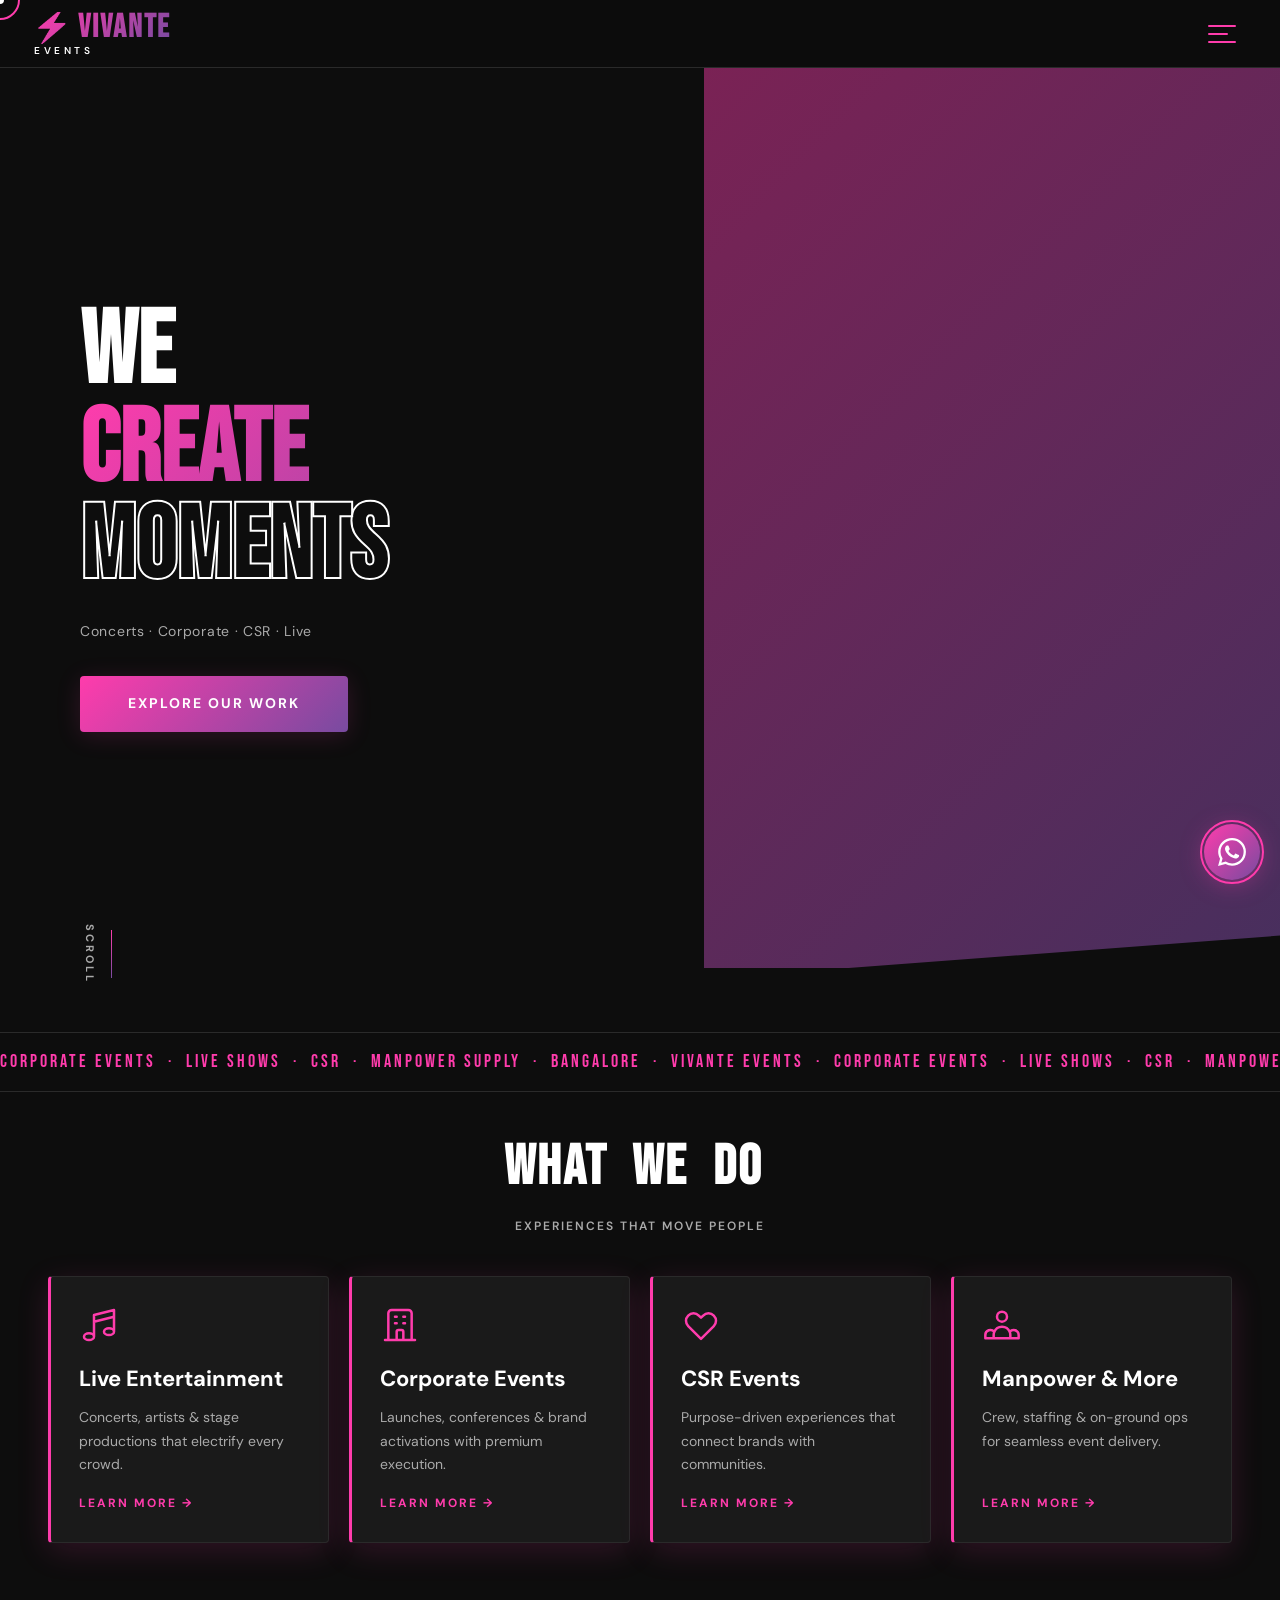
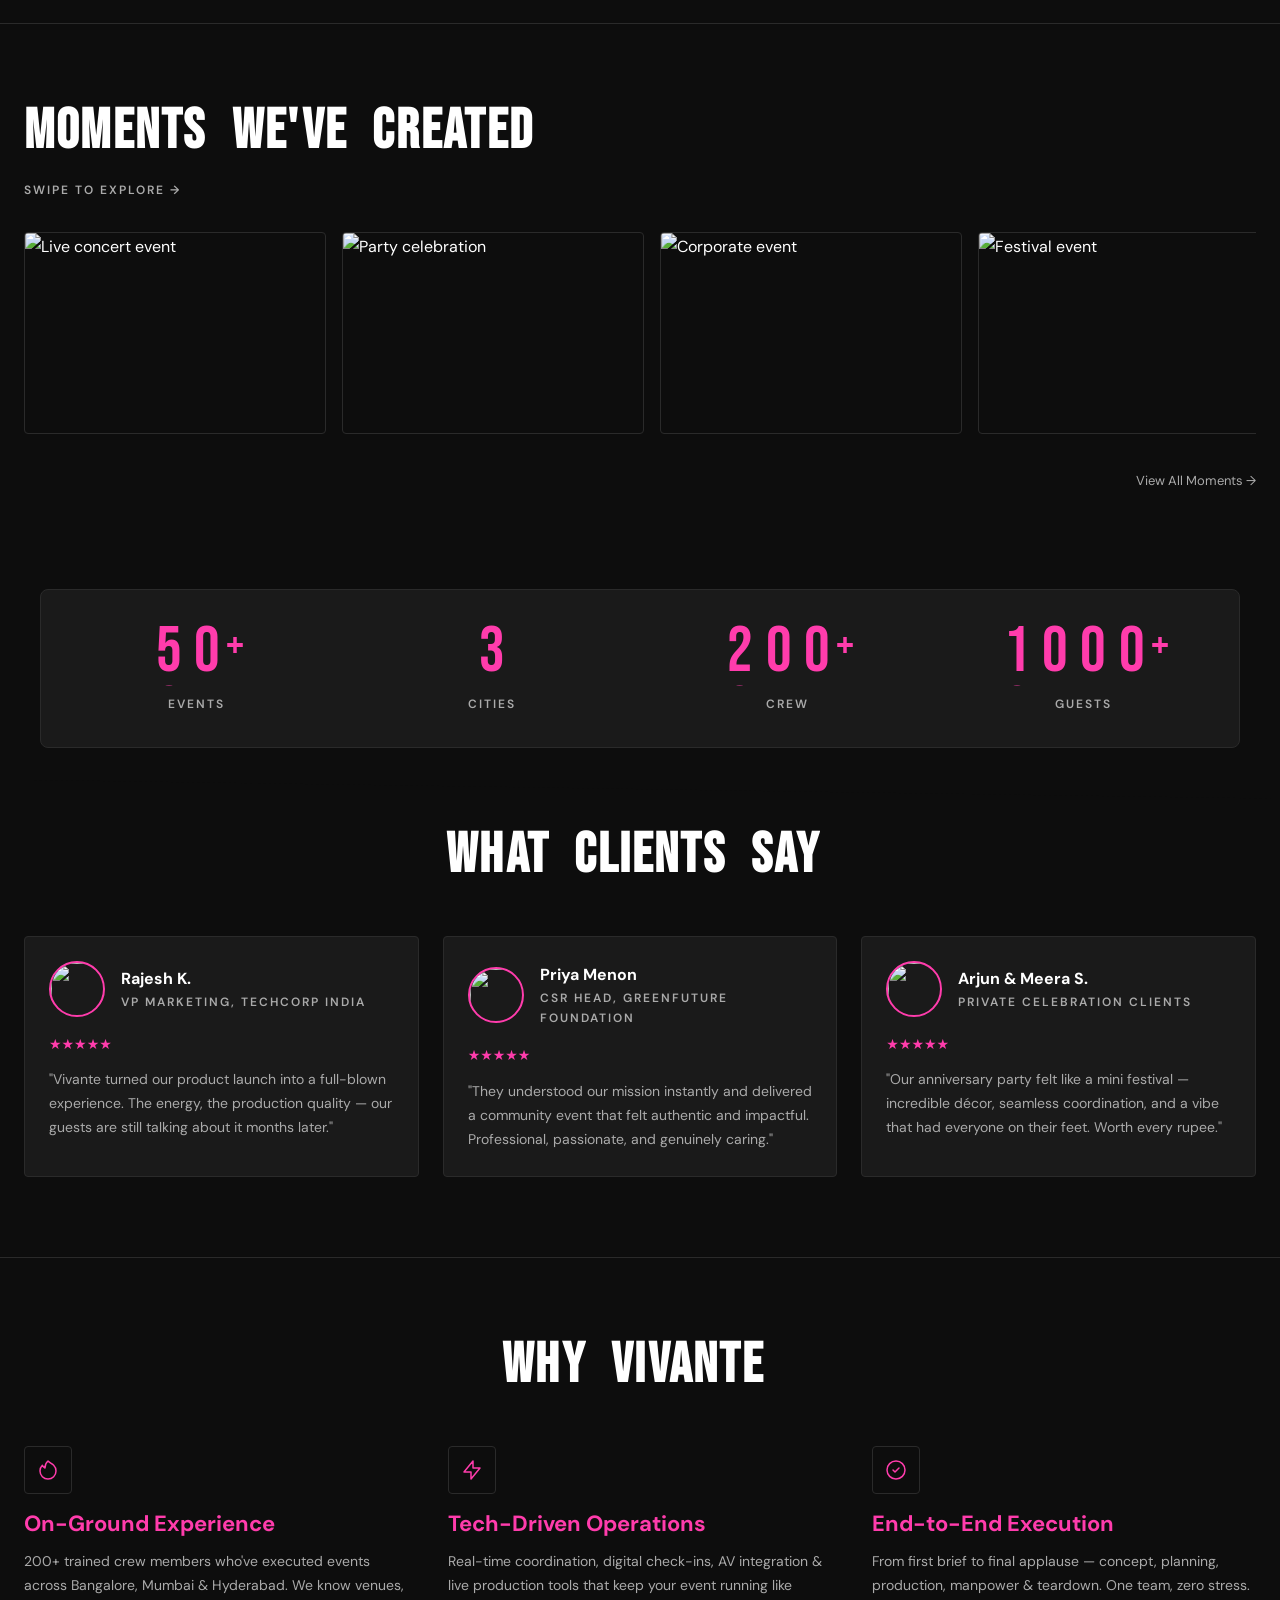
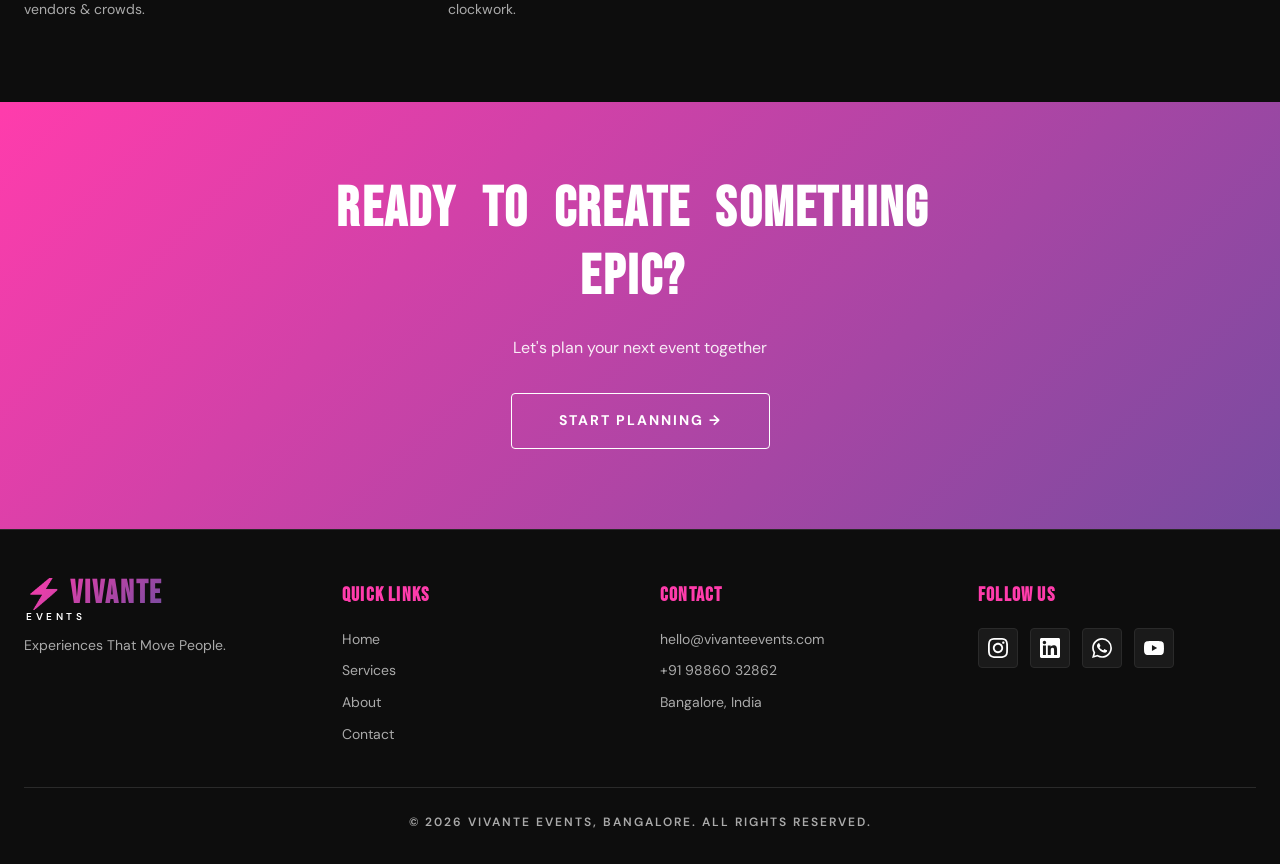
==== commit 1927c2f2: "Fix: mobile gallery carousel, globe touch pause, and stats responsiveness BUG 1: Gallery now shows c" ====
--- a/index.html
+++ b/index.html
@@ -40,7 +40,7 @@
       <a href="https://linkedin.com/company/vivanteevents" target="_blank" rel="noopener noreferrer" aria-label="LinkedIn">
         <svg width="22" height="22" fill="currentColor" viewBox="0 0 24 24"><path d="M20.447 20.452h-3.554v-5.569c0-1.328-.027-3.037-1.852-3.037-1.853 0-2.136 1.445-2.136 2.939v5.667H9.351V9h3.414v1.561h.046c.477-.9 1.637-1.85 3.37-1.85 3.601 0 4.267 2.37 4.267 5.455v6.286zM5.337 7.433c-1.144 0-2.063-.926-2.063-2.065 0-1.138.92-2.063 2.063-2.063 1.14 0 2.064.925 2.064 2.063 0 1.139-.925 2.065-2.064 2.065zm1.782 13.019H3.555V9h3.564v11.452zM22.225 0H1.771C.792 0 0 .774 0 1.729v20.542C0 23.227.792 24 1.771 24h20.451C23.2 24 24 23.227 24 22.271V1.729C24 .774 23.2 0 22.222 0h.003z"/></svg>
       </a>
-      <a href="https://wa.me/919XXXXXXXXXX" target="_blank" rel="noopener noreferrer" aria-label="WhatsApp">
+      <a href="https://wa.me/919886032862" target="_blank" rel="noopener noreferrer" aria-label="WhatsApp">
         <svg width="22" height="22" fill="currentColor" viewBox="0 0 24 24"><path d="M17.472 14.382c-.297-.149-1.758-.867-2.03-.967-.273-.099-.471-.148-.67.15-.197.297-.767.966-.94 1.164-.173.199-.347.223-.644.075-.297-.15-1.255-.463-2.39-1.475-.883-.788-1.48-1.761-1.653-2.059-.173-.297-.018-.458.13-.606.134-.133.298-.347.446-.52.149-.174.198-.298.298-.497.099-.198.05-.371-.025-.52-.075-.149-.669-1.612-.916-2.207-.242-.579-.487-.5-.669-.51-.173-.008-.371-.01-.57-.01-.198 0-.52.074-.792.372-.272.297-1.04 1.016-1.04 2.479 0 1.462 1.065 2.875 1.213 3.074.149.198 2.096 3.2 5.077 4.487.709.306 1.262.489 1.694.625.712.227 1.36.195 1.871.118.571-.085 1.758-.719 2.006-1.413.248-.694.248-1.289.173-1.413-.074-.124-.272-.198-.57-.347m-5.421 7.403h-.004a9.87 9.87 0 01-5.031-1.378l-.361-.214-3.741.982.998-3.648-.235-.374a9.86 9.86 0 01-1.51-5.26c.001-5.45 4.436-9.884 9.888-9.884 2.64 0 5.122 1.03 6.988 2.898a9.825 9.825 0 012.893 6.994c-.003 5.45-4.435 9.884-9.885 9.884m8.413-18.297A11.815 11.815 0 0012.05 0C5.495 0 .16 5.335.157 11.892c0 2.096.547 4.142 1.588 5.945L.057 24l6.305-1.654a11.882 11.882 0 005.683 1.448h.005c6.554 0 11.89-5.335 11.893-11.893a11.821 11.821 0 00-3.48-8.413z"/></svg>
       </a>
     </div>
@@ -298,7 +298,7 @@
           <h4 class="footer-heading">CONTACT</h4>
           <ul class="space-y-2">
             <li><a href="mailto:hello@vivanteevents.com" class="footer-link">hello@vivanteevents.com</a></li>
-            <li><a href="tel:+919XXXXXXXXX" class="footer-link">+91 9XXXXXXXXX</a></li>
+            <li><a href="tel:+919886032862" class="footer-link">+91 98860 32862</a></li>
             <li class="footer-link">Bangalore, India</li>
           </ul>
         </div>
@@ -311,7 +311,7 @@
             <a href="https://linkedin.com/company/vivanteevents" target="_blank" rel="noopener noreferrer" class="social-btn" aria-label="LinkedIn">
               <svg width="20" height="20" fill="currentColor" viewBox="0 0 24 24"><path d="M20.447 20.452h-3.554v-5.569c0-1.328-.027-3.037-1.852-3.037-1.853 0-2.136 1.445-2.136 2.939v5.667H9.351V9h3.414v1.561h.046c.477-.9 1.637-1.85 3.37-1.85 3.601 0 4.267 2.37 4.267 5.455v6.286zM5.337 7.433c-1.144 0-2.063-.926-2.063-2.065 0-1.138.92-2.063 2.063-2.063 1.14 0 2.064.925 2.064 2.063 0 1.139-.925 2.065-2.064 2.065zm1.782 13.019H3.555V9h3.564v11.452zM22.225 0H1.771C.792 0 0 .774 0 1.729v20.542C0 23.227.792 24 1.771 24h20.451C23.2 24 24 23.227 24 22.271V1.729C24 .774 23.2 0 22.222 0h.003z"/></svg>
             </a>
-            <a href="https://wa.me/919XXXXXXXXXX" target="_blank" rel="noopener noreferrer" class="social-btn" aria-label="WhatsApp">
+            <a href="https://wa.me/919886032862" target="_blank" rel="noopener noreferrer" class="social-btn" aria-label="WhatsApp">
               <svg width="20" height="20" fill="currentColor" viewBox="0 0 24 24"><path d="M17.472 14.382c-.297-.149-1.758-.867-2.03-.967-.273-.099-.471-.148-.67.15-.197.297-.767.966-.94 1.164-.173.199-.347.223-.644.075-.297-.15-1.255-.463-2.39-1.475-.883-.788-1.48-1.761-1.653-2.059-.173-.297-.018-.458.13-.606.134-.133.298-.347.446-.52.149-.174.198-.298.298-.497.099-.198.05-.371-.025-.52-.075-.149-.669-1.612-.916-2.207-.242-.579-.487-.5-.669-.51-.173-.008-.371-.01-.57-.01-.198 0-.52.074-.792.372-.272.297-1.04 1.016-1.04 2.479 0 1.462 1.065 2.875 1.213 3.074.149.198 2.096 3.2 5.077 4.487.709.306 1.262.489 1.694.625.712.227 1.36.195 1.871.118.571-.085 1.758-.719 2.006-1.413.248-.694.248-1.289.173-1.413-.074-.124-.272-.198-.57-.347m-5.421 7.403h-.004a9.87 9.87 0 01-5.031-1.378l-.361-.214-3.741.982.998-3.648-.235-.374a9.86 9.86 0 01-1.51-5.26c.001-5.45 4.436-9.884 9.888-9.884 2.64 0 5.122 1.03 6.988 2.898a9.825 9.825 0 012.893 6.994c-.003 5.45-4.435 9.884-9.885 9.884m8.413-18.297A11.815 11.815 0 0012.05 0C5.495 0 .16 5.335.157 11.892c0 2.096.547 4.142 1.588 5.945L.057 24l6.305-1.654a11.882 11.882 0 005.683 1.448h.005c6.554 0 11.89-5.335 11.893-11.893a11.821 11.821 0 00-3.48-8.413z"/></svg>
             </a>
             <a href="https://youtube.com/@vivanteevents" target="_blank" rel="noopener noreferrer" class="social-btn" aria-label="YouTube">
@@ -330,7 +330,7 @@
   <div class="whatsapp-wrap">
     <span class="whatsapp-tooltip">Chat with us!</span>
     <span class="whatsapp-pulse" aria-hidden="true"></span>
-    <a href="https://wa.me/919XXXXXXXXXX" target="_blank" rel="noopener noreferrer" class="whatsapp-btn" aria-label="Chat on WhatsApp">
+    <a href="https://wa.me/919886032862" target="_blank" rel="noopener noreferrer" class="whatsapp-btn" aria-label="Chat on WhatsApp">
       <svg width="28" height="28" fill="currentColor" viewBox="0 0 24 24"><path d="M17.472 14.382c-.297-.149-1.758-.867-2.03-.967-.273-.099-.471-.148-.67.15-.197.297-.767.966-.94 1.164-.173.199-.347.223-.644.075-.297-.15-1.255-.463-2.39-1.475-.883-.788-1.48-1.761-1.653-2.059-.173-.297-.018-.458.13-.606.134-.133.298-.347.446-.52.149-.174.198-.298.298-.497.099-.198.05-.371-.025-.52-.075-.149-.669-1.612-.916-2.207-.242-.579-.487-.5-.669-.51-.173-.008-.371-.01-.57-.01-.198 0-.52.074-.792.372-.272.297-1.04 1.016-1.04 2.479 0 1.462 1.065 2.875 1.213 3.074.149.198 2.096 3.2 5.077 4.487.709.306 1.262.489 1.694.625.712.227 1.36.195 1.871.118.571-.085 1.758-.719 2.006-1.413.248-.694.248-1.289.173-1.413-.074-.124-.272-.198-.57-.347m-5.421 7.403h-.004a9.87 9.87 0 01-5.031-1.378l-.361-.214-3.741.982.998-3.648-.235-.374a9.86 9.86 0 01-1.51-5.26c.001-5.45 4.436-9.884 9.888-9.884 2.64 0 5.122 1.03 6.988 2.898a9.825 9.825 0 012.893 6.994c-.003 5.45-4.435 9.884-9.885 9.884m8.413-18.297A11.815 11.815 0 0012.05 0C5.495 0 .16 5.335.157 11.892c0 2.096.547 4.142 1.588 5.945L.057 24l6.305-1.654a11.882 11.882 0 005.683 1.448h.005c6.554 0 11.89-5.335 11.893-11.893a11.821 11.821 0 00-3.48-8.413z"/></svg>
     </a>
   </div>
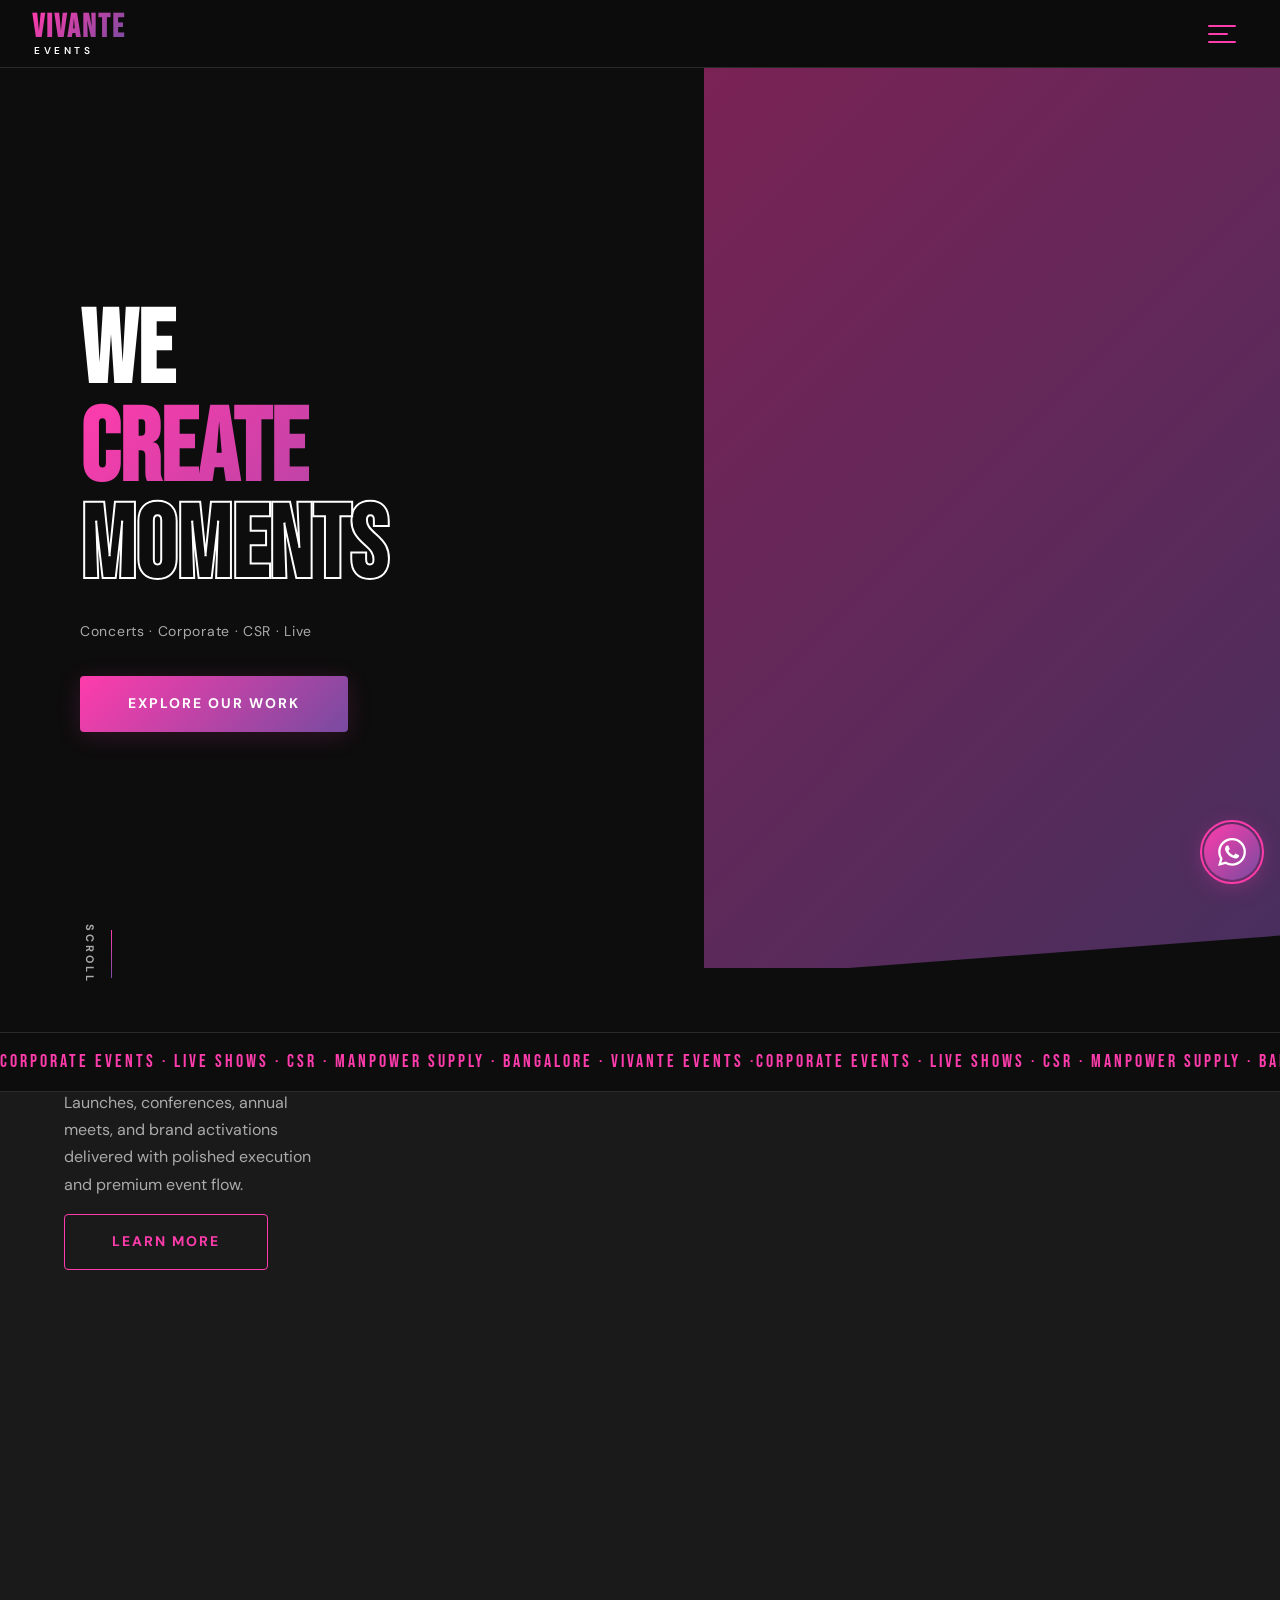
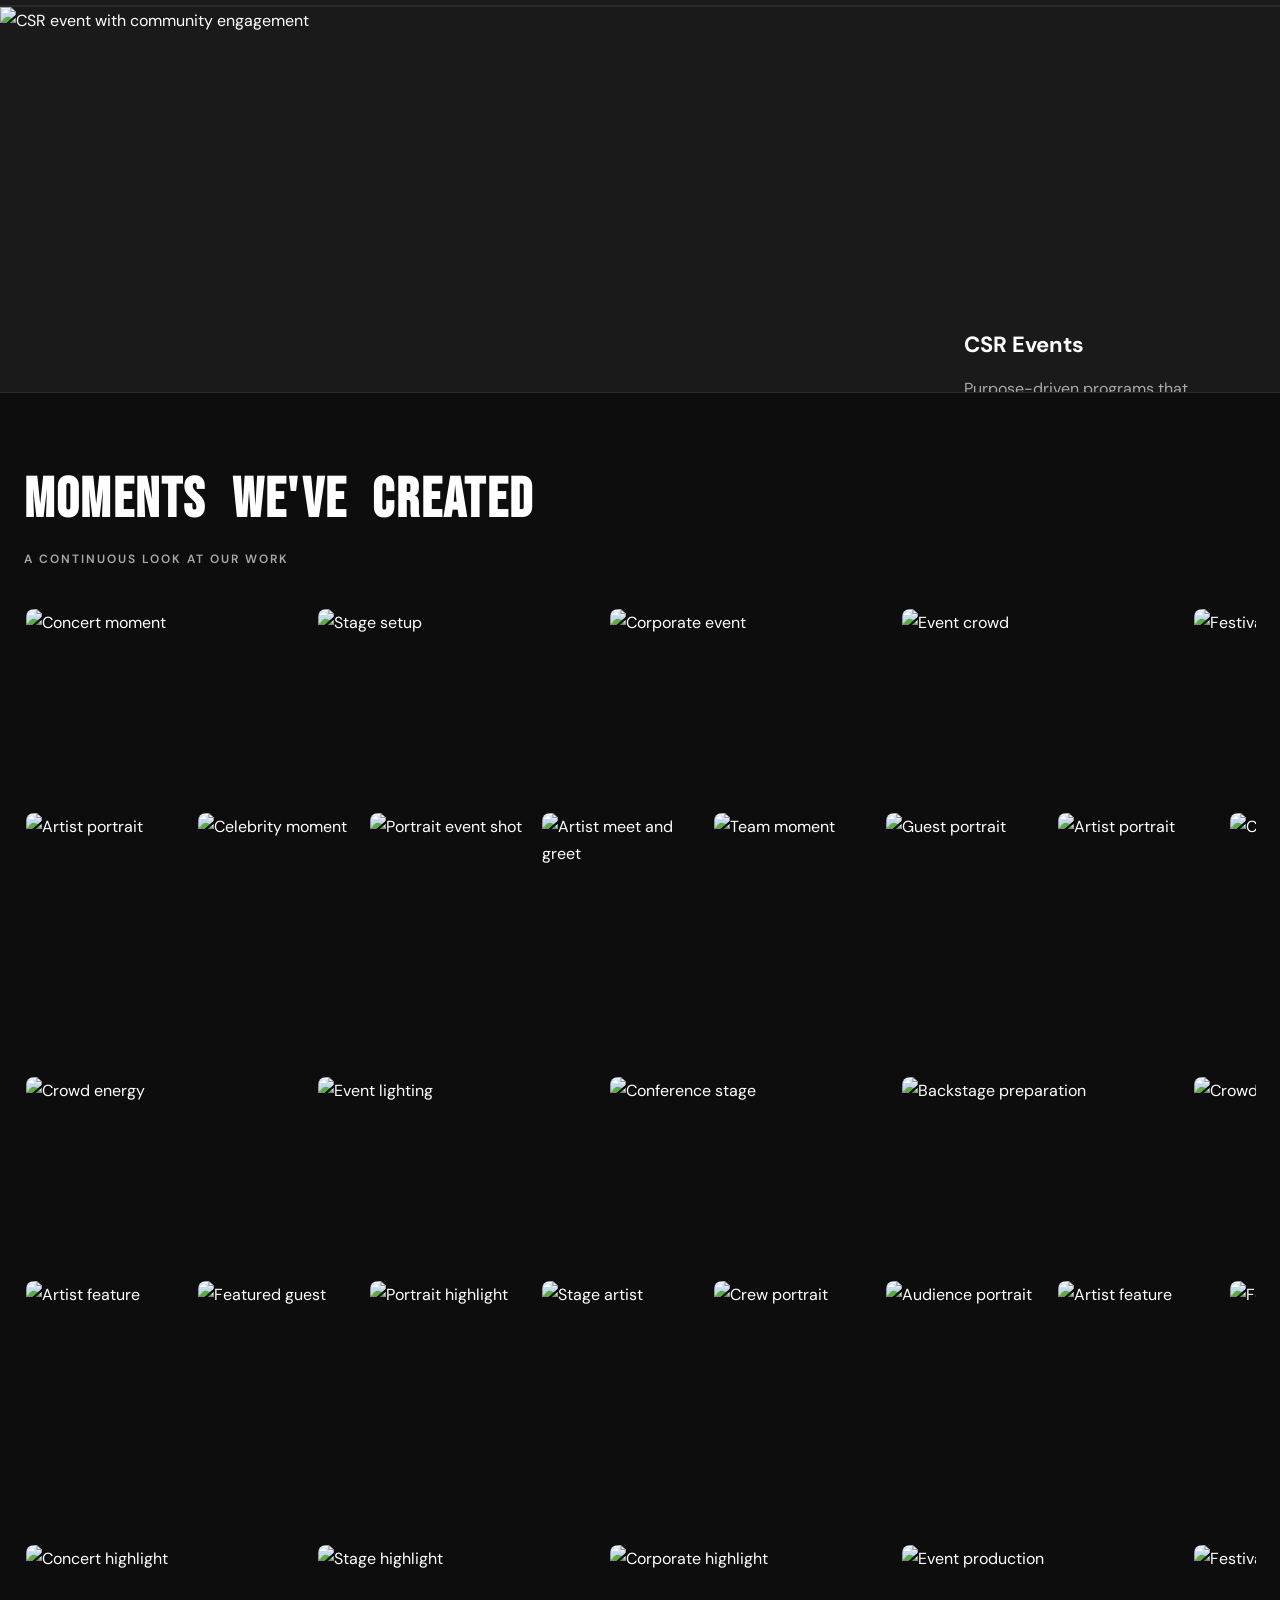
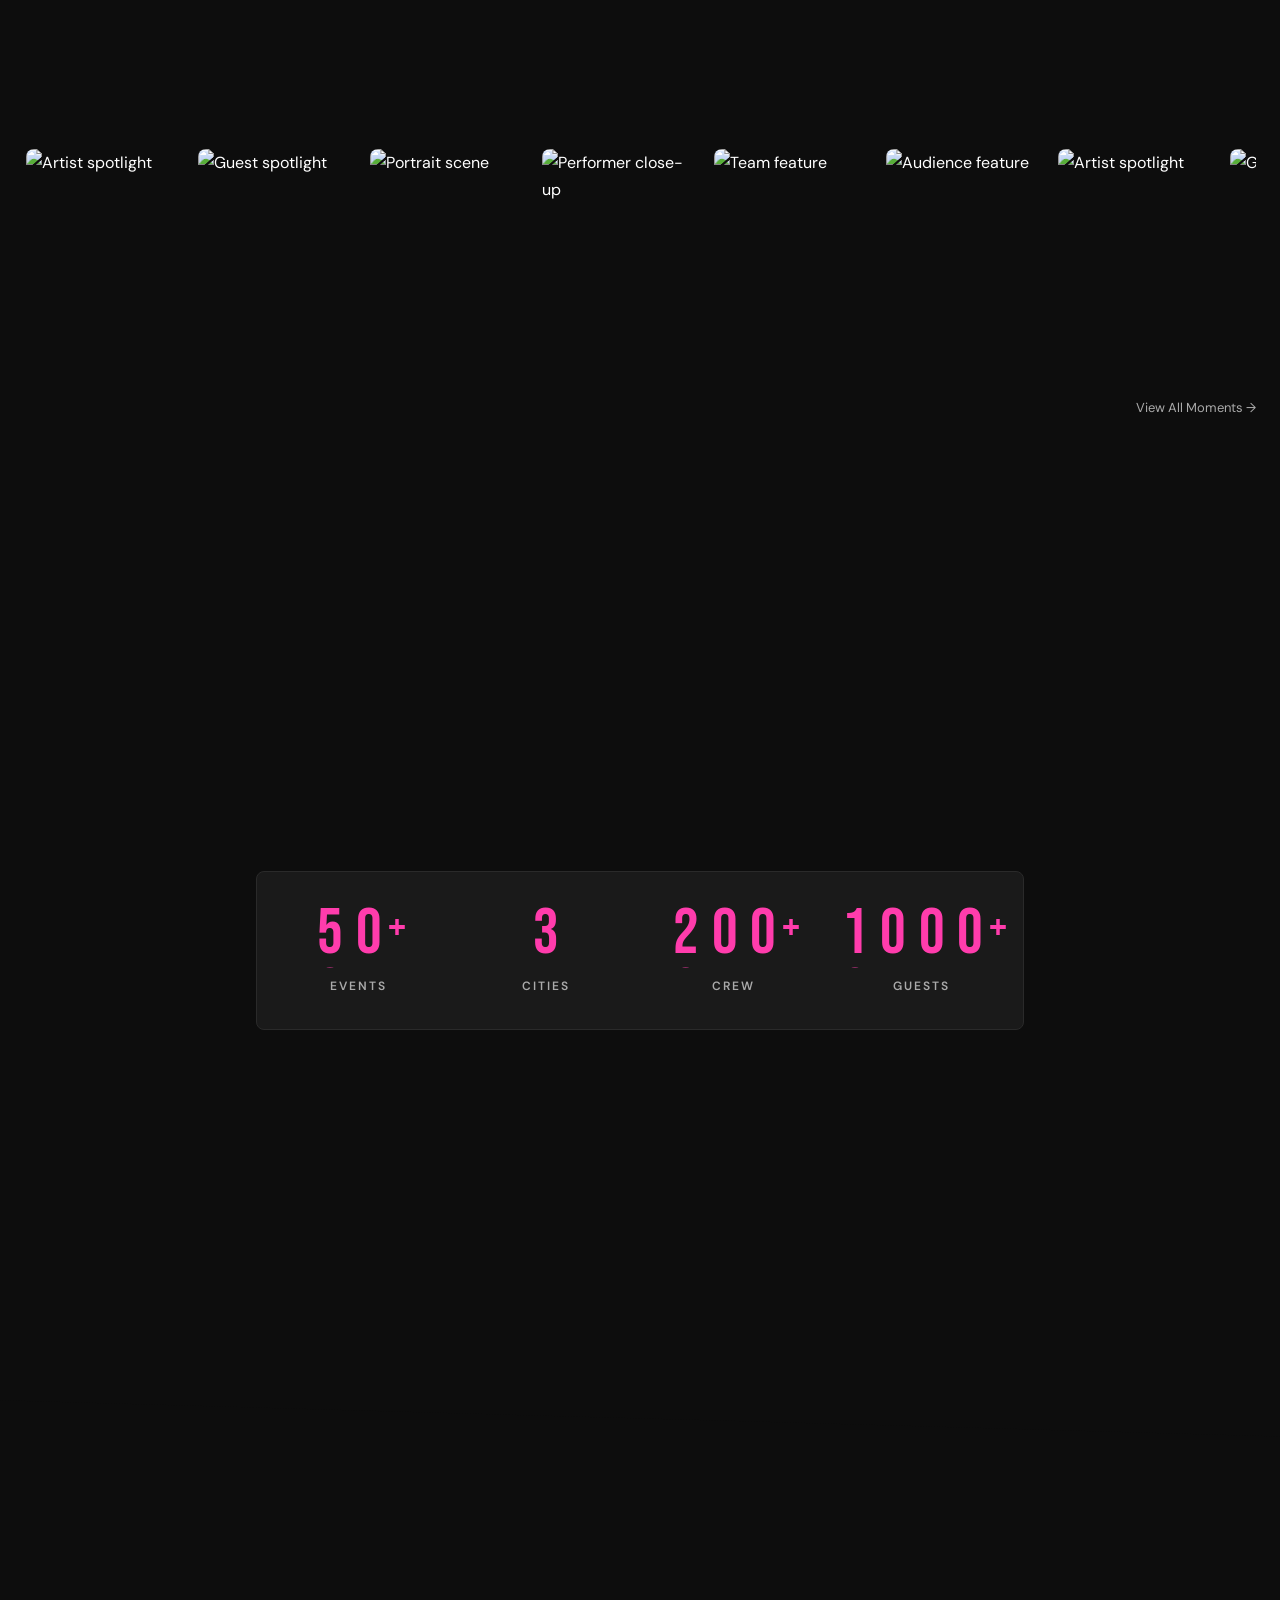
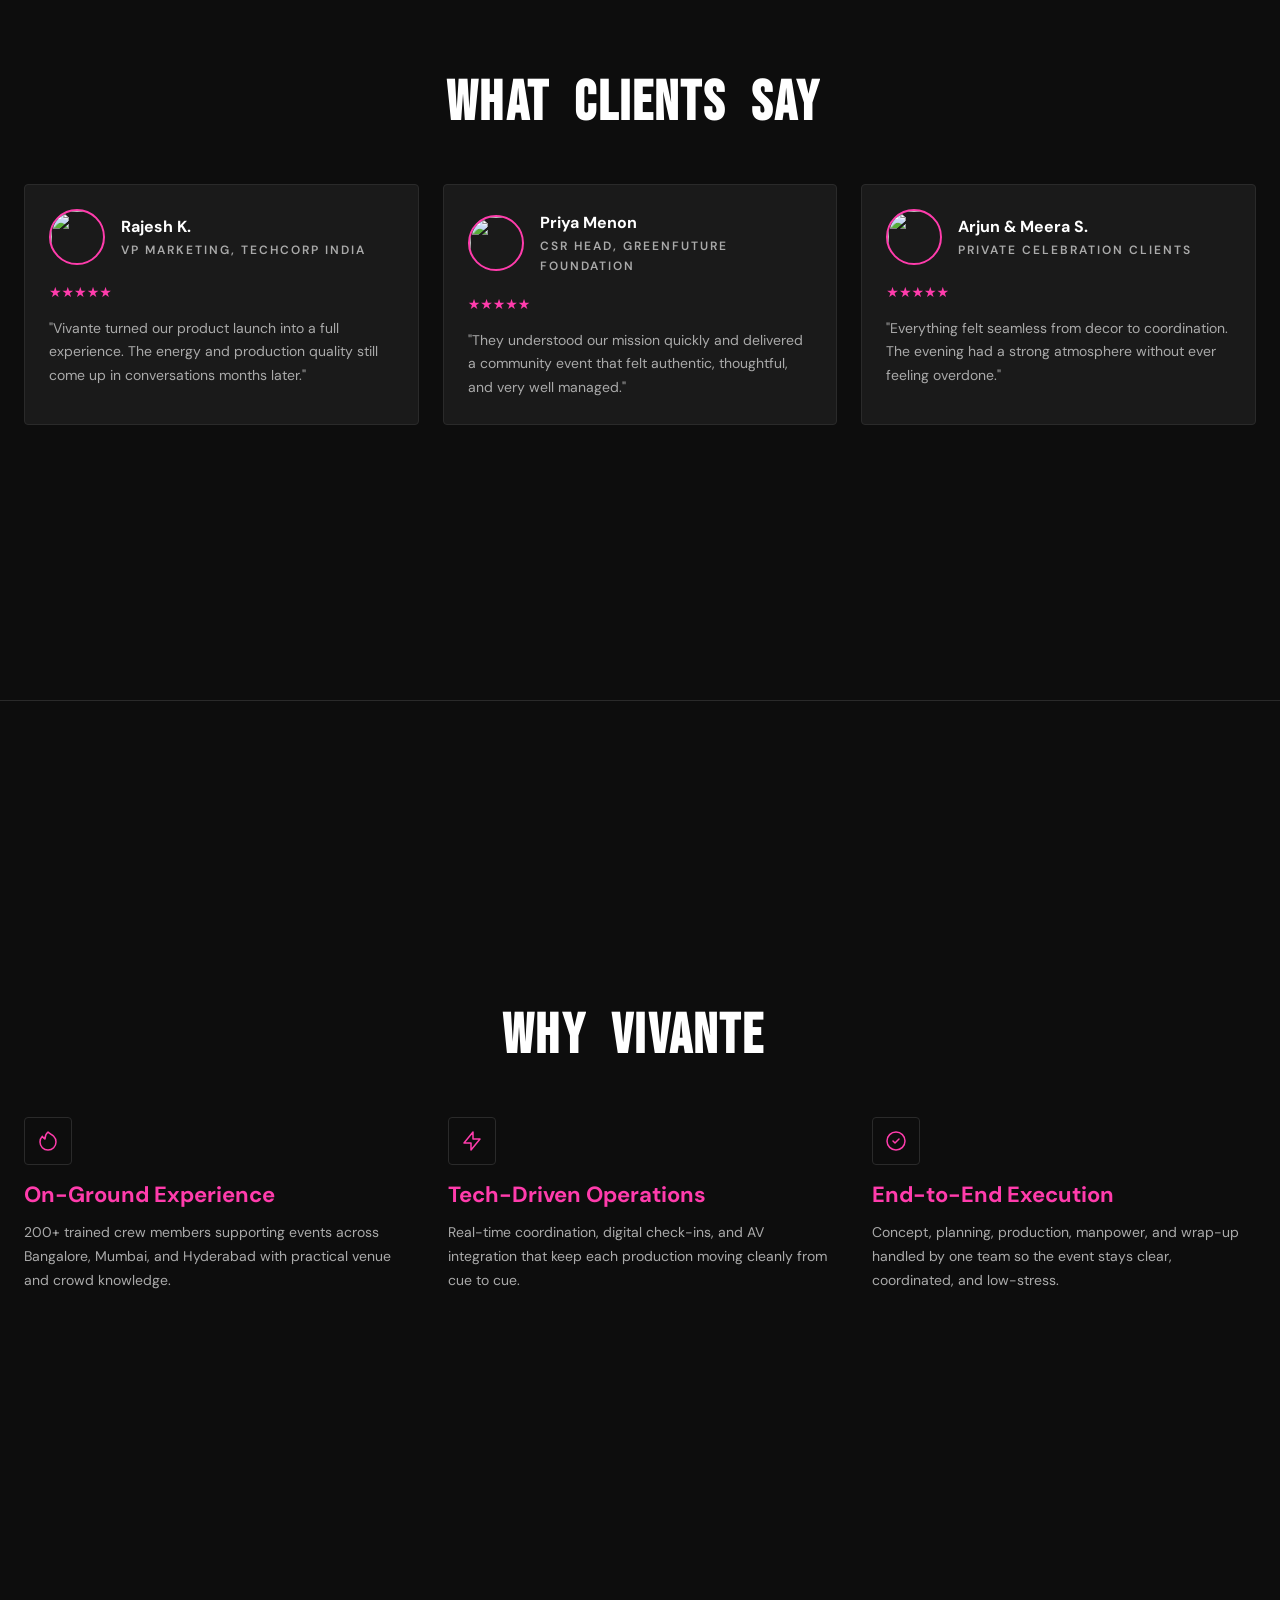
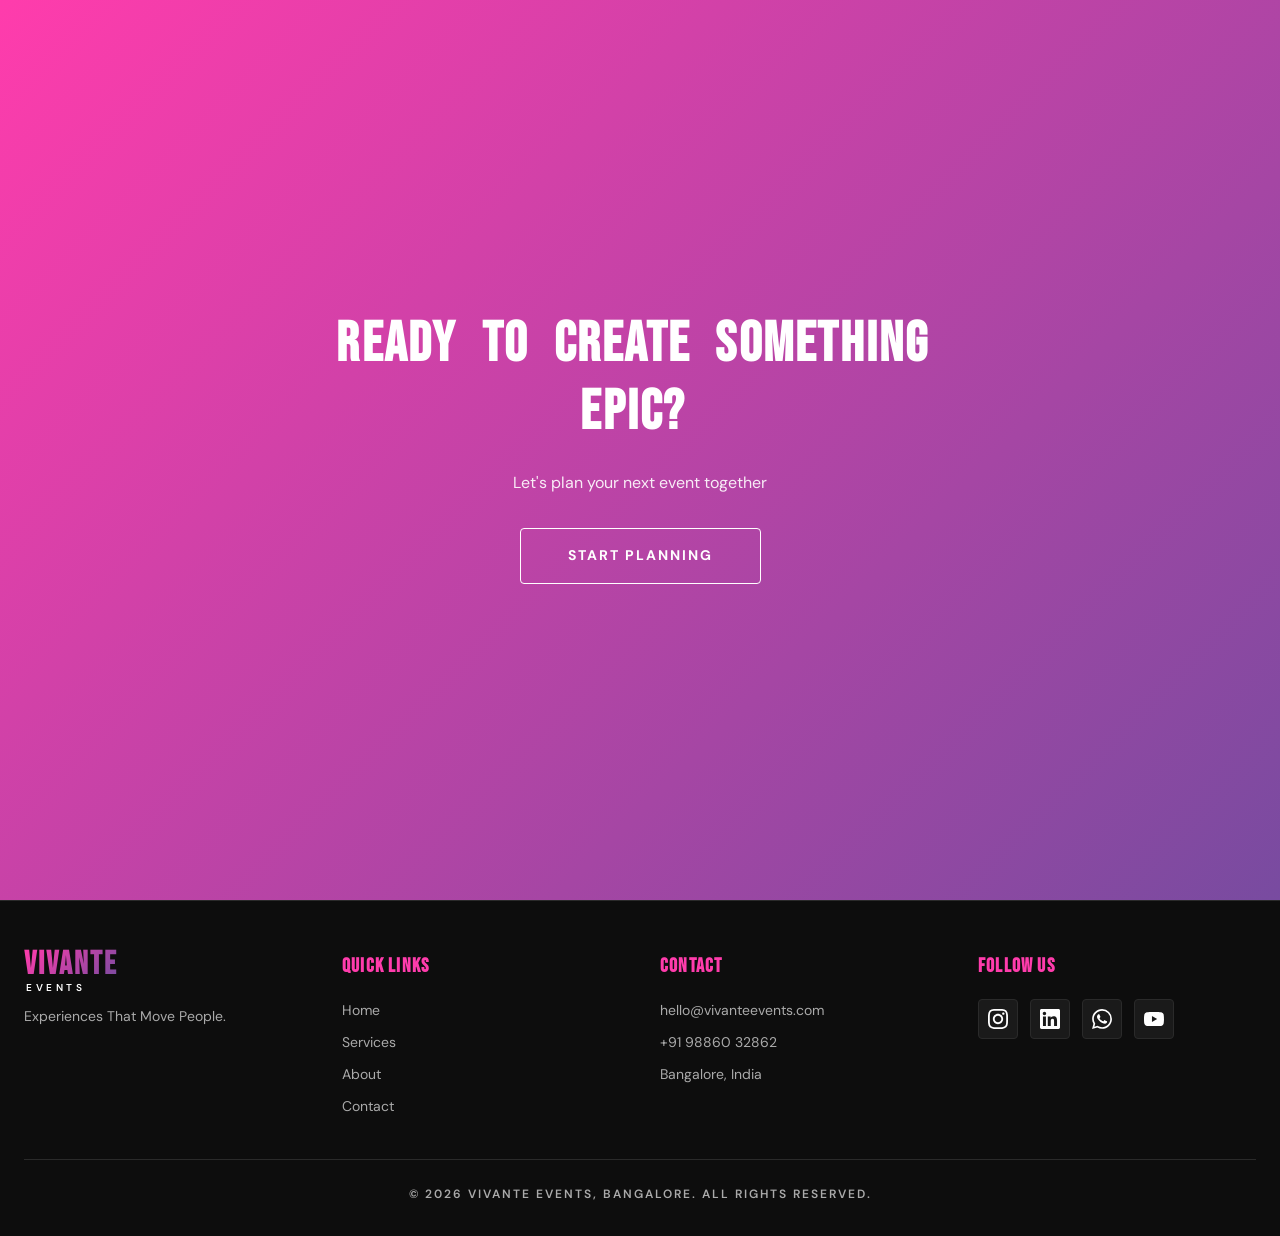
==== commit 90a745db: "Remove custom cursor and refresh layout, gallery, and contact UX. Drop the custom cursor, fix marque" ====
--- a/index.html
+++ b/index.html
@@ -1,5 +1,5 @@
 <!DOCTYPE html>
-<html lang="en" class="scroll-smooth">
+<html lang="en">
 <head>
   <meta charset="UTF-8">
   <meta name="viewport" content="width=device-width, initial-scale=1.0">
@@ -11,11 +11,9 @@
   <link rel="stylesheet" href="css/style.css">
 </head>
 <body>
-
-  <!-- TOPBAR -->
   <div id="topbar">
     <a href="index.html" class="brand-logo">
-      <span class="brand-name"><span aria-hidden="true">⚡</span> VIVANTE</span>
+      <span class="brand-name">VIVANTE</span>
       <span class="brand-sub">Events</span>
     </a>
     <button id="hamburger" aria-label="Toggle menu" aria-expanded="false" aria-controls="fullmenu">
@@ -23,7 +21,6 @@
     </button>
   </div>
 
-  <!-- FULLSCREEN MENU -->
   <nav id="fullmenu" role="dialog" aria-modal="true" aria-label="Site navigation">
     <ul class="fm-nav" role="list">
       <li><a href="index.html" class="fm-active">HOME</a></li>
@@ -46,13 +43,8 @@
     </div>
   </nav>
 
-  <!-- CURSOR -->
-  <div id="cursor-dot" aria-hidden="true"></div>
-  <div id="cursor-ring" aria-hidden="true"></div>
-
   <main>
-    <!-- HERO -->
-    <section class="hero-split">
+    <section class="hero-split hero-section">
       <div class="hero-split-content">
         <h1 class="hero-headline">
           <span class="hero-line">WE</span>
@@ -71,95 +63,169 @@
       </a>
     </section>
 
-    <!-- MARQUEE -->
     <div class="marquee-strip" aria-hidden="true">
-      <div class="marquee-inner">
-        <span class="marquee-text">CORPORATE EVENTS &nbsp;·&nbsp; LIVE SHOWS &nbsp;·&nbsp; CSR &nbsp;·&nbsp; MANPOWER SUPPLY &nbsp;·&nbsp; BANGALORE &nbsp;·&nbsp; VIVANTE EVENTS &nbsp;·&nbsp;&nbsp;</span>
-        <span class="marquee-text">CORPORATE EVENTS &nbsp;·&nbsp; LIVE SHOWS &nbsp;·&nbsp; CSR &nbsp;·&nbsp; MANPOWER SUPPLY &nbsp;·&nbsp; BANGALORE &nbsp;·&nbsp; VIVANTE EVENTS &nbsp;·&nbsp;&nbsp;</span>
+      <div class="marquee-track">
+        <span class="marquee-content">CORPORATE EVENTS · LIVE SHOWS · CSR · MANPOWER SUPPLY · BANGALORE · VIVANTE EVENTS · </span>
+        <span class="marquee-content" aria-hidden="true">CORPORATE EVENTS · LIVE SHOWS · CSR · MANPOWER SUPPLY · BANGALORE · VIVANTE EVENTS · </span>
       </div>
     </div>
 
-    <!-- SERVICES -->
     <section id="services" class="services-section">
-      <div class="container-main">
+      <div class="services-heading container-main">
         <h2 class="section-title text-center mb-2 reveal">WHAT WE DO</h2>
-        <p class="caption text-secondary text-center mb-10 reveal">Experiences That Move People</p>
-
-        <div class="services-grid">
-          <article class="svc-card reveal">
-            <svg class="svc-icon" fill="none" stroke="currentColor" viewBox="0 0 24 24" aria-hidden="true"><path stroke-linecap="round" stroke-linejoin="round" stroke-width="1.5" d="M9 19V6l12-3v13M9 19c0 1.105-1.343 2-3 2s-3-.895-3-2 1.343-2 3-2 3 .895 3 2zm12-3c0 1.105-1.343 2-3 2s-3-.895-3-2 1.343-2 3-2 3 .895 3 2zM9 10l12-3"/></svg>
+        <p class="caption text-secondary text-center reveal">Experiences That Move People</p>
+      </div>
+
+      <div class="services-container">
+        <article class="service-panel">
+          <div class="service-panel-media">
+            <img class="service-panel-image" src="https://picsum.photos/seed/stage/900/900" alt="Live entertainment stage production" width="900" height="900" loading="lazy">
+          </div>
+          <div class="service-panel-content reveal">
             <h3 class="card-title">Live Entertainment</h3>
-            <p class="body-text text-sm flex-grow">Concerts, artists &amp; stage productions that electrify every crowd.</p>
-            <a href="services.html" class="svc-link">Learn More →</a>
-          </article>
-
-          <article class="svc-card reveal">
-            <svg class="svc-icon" fill="none" stroke="currentColor" viewBox="0 0 24 24" aria-hidden="true"><path stroke-linecap="round" stroke-linejoin="round" stroke-width="1.5" d="M19 21V5a2 2 0 00-2-2H7a2 2 0 00-2 2v16m14 0h2m-2 0h-5m-9 0H3m2 0h5M9 7h1m-1 4h1m4-4h1m-1 4h1m-5 10v-5a1 1 0 011-1h2a1 1 0 011 1v5m-4 0h4"/></svg>
+            <p class="body-text">Concerts, artist bookings, and stage productions designed to lift the energy in every room and keep every audience engaged.</p>
+            <a href="services.html" class="btn-secondary inline-flex">Learn More</a>
+          </div>
+        </article>
+
+        <article class="service-panel">
+          <div class="service-panel-media">
+            <img class="service-panel-image" src="https://picsum.photos/seed/corporate/900/900" alt="Corporate event production setup" width="900" height="900" loading="lazy">
+          </div>
+          <div class="service-panel-content reveal">
             <h3 class="card-title">Corporate Events</h3>
-            <p class="body-text text-sm flex-grow">Launches, conferences &amp; brand activations with premium execution.</p>
-            <a href="services.html" class="svc-link">Learn More →</a>
-          </article>
-
-          <article class="svc-card reveal">
-            <svg class="svc-icon" fill="none" stroke="currentColor" viewBox="0 0 24 24" aria-hidden="true"><path stroke-linecap="round" stroke-linejoin="round" stroke-width="1.5" d="M4.318 6.318a4.5 4.5 0 000 6.364L12 20.364l7.682-7.682a4.5 4.5 0 00-6.364-6.364L12 7.636l-1.318-1.318a4.5 4.5 0 00-6.364 0z"/></svg>
+            <p class="body-text">Launches, conferences, annual meets, and brand activations delivered with polished execution and premium event flow.</p>
+            <a href="services.html" class="btn-secondary inline-flex">Learn More</a>
+          </div>
+        </article>
+
+        <article class="service-panel">
+          <div class="service-panel-media">
+            <img class="service-panel-image" src="https://picsum.photos/seed/csr/900/900" alt="CSR event with community engagement" width="900" height="900" loading="lazy">
+          </div>
+          <div class="service-panel-content reveal">
             <h3 class="card-title">CSR Events</h3>
-            <p class="body-text text-sm flex-grow">Purpose-driven experiences that connect brands with communities.</p>
-            <a href="services.html" class="svc-link">Learn More →</a>
-          </article>
-
-          <article class="svc-card reveal">
-            <svg class="svc-icon" fill="none" stroke="currentColor" viewBox="0 0 24 24" aria-hidden="true"><path stroke-linecap="round" stroke-linejoin="round" stroke-width="1.5" d="M17 20h5v-2a3 3 0 00-5.356-1.857M17 20H7m10 0v-2c0-.656-.126-1.283-.356-1.857M7 20H2v-2a3 3 0 015.356-1.857M7 20v-2c0-.656.126-1.283.356-1.857m0 0a5.002 5.002 0 019.288 0M15 7a3 3 0 11-6 0 3 3 0 016 0z"/></svg>
-            <h3 class="card-title">Manpower &amp; More</h3>
-            <p class="body-text text-sm flex-grow">Crew, staffing &amp; on-ground ops for seamless event delivery.</p>
-            <a href="services.html" class="svc-link">Learn More →</a>
-          </article>
-        </div>
-      </div>
-    </section>
-
-    <!-- GALLERY STRIP -->
+            <p class="body-text">Purpose-driven programs that connect brands, communities, and causes through meaningful, carefully managed event experiences.</p>
+            <a href="services.html" class="btn-secondary inline-flex">Learn More</a>
+          </div>
+        </article>
+
+        <article class="service-panel">
+          <div class="service-panel-media">
+            <img class="service-panel-image" src="https://picsum.photos/seed/crew/900/900" alt="Event crew and manpower support" width="900" height="900" loading="lazy">
+          </div>
+          <div class="service-panel-content reveal">
+            <h3 class="card-title">Manpower Supply</h3>
+            <p class="body-text">Trained crew, staffing, and on-ground coordination that keep logistics smooth from setup to showtime and final wrap.</p>
+            <a href="services.html" class="btn-secondary inline-flex">Learn More</a>
+          </div>
+        </article>
+      </div>
+    </section>
+
     <section id="gallery" class="gallery-section section-pad">
       <div class="container-main">
         <h2 class="section-title mb-2 reveal">MOMENTS WE'VE CREATED</h2>
-        <p class="caption text-secondary mb-8 reveal">Swipe to explore →</p>
-
-        <div class="gallery-scroll reveal mb-6" role="region" aria-label="Event photo gallery">
-          <figure class="gallery-item-inline">
-            <div class="gallery-card">
-              <img src="https://picsum.photos/seed/concert/300/200" alt="Live concert event" width="300" height="200" loading="lazy">
-              <div class="gallery-caption-slide"><span>Live Concert</span></div>
-            </div>
-          </figure>
-          <figure class="gallery-item-inline">
-            <div class="gallery-card">
-              <img src="https://picsum.photos/seed/party/300/200" alt="Party celebration" width="300" height="200" loading="lazy">
-              <div class="gallery-caption-slide"><span>Celebration</span></div>
-            </div>
-          </figure>
-          <figure class="gallery-item-inline">
-            <div class="gallery-card">
-              <img src="https://picsum.photos/seed/corporate/300/200" alt="Corporate event" width="300" height="200" loading="lazy">
-              <div class="gallery-caption-slide"><span>Corporate Event</span></div>
-            </div>
-          </figure>
-          <figure class="gallery-item-inline">
-            <div class="gallery-card">
-              <img src="https://picsum.photos/seed/festival/300/200" alt="Festival event" width="300" height="200" loading="lazy">
-              <div class="gallery-caption-slide"><span>Festival</span></div>
-            </div>
-          </figure>
-          <figure class="gallery-item-inline">
-            <div class="gallery-card">
-              <img src="https://picsum.photos/seed/team/300/200" alt="Team event" width="300" height="200" loading="lazy">
-              <div class="gallery-caption-slide"><span>Team Event</span></div>
-            </div>
-          </figure>
-          <figure class="gallery-item-inline">
-            <div class="gallery-card">
-              <img src="https://picsum.photos/seed/celebration/300/200" alt="CSR initiative" width="300" height="200" loading="lazy">
-              <div class="gallery-caption-slide"><span>CSR Initiative</span></div>
-            </div>
-          </figure>
+        <p class="caption text-secondary mb-8 reveal">A continuous look at our work</p>
+
+        <div class="gallery-lanes reveal" role="region" aria-label="Event photo gallery">
+          <div class="gallery-lane">
+            <div class="lane-track">
+              <figure class="gallery-photo-card landscape"><img src="https://picsum.photos/seed/concert/280/180" alt="Concert moment" width="280" height="180" loading="lazy"></figure>
+              <figure class="gallery-photo-card landscape"><img src="https://picsum.photos/seed/stage/280/180" alt="Stage setup" width="280" height="180" loading="lazy"></figure>
+              <figure class="gallery-photo-card landscape"><img src="https://picsum.photos/seed/corporate/280/180" alt="Corporate event" width="280" height="180" loading="lazy"></figure>
+              <figure class="gallery-photo-card landscape"><img src="https://picsum.photos/seed/event/280/180" alt="Event crowd" width="280" height="180" loading="lazy"></figure>
+              <figure class="gallery-photo-card landscape"><img src="https://picsum.photos/seed/festival/280/180" alt="Festival lights" width="280" height="180" loading="lazy"></figure>
+              <figure class="gallery-photo-card landscape"><img src="https://picsum.photos/seed/splash/280/180" alt="Show splash moment" width="280" height="180" loading="lazy"></figure>
+              <figure class="gallery-photo-card landscape"><img src="https://picsum.photos/seed/concert/280/180" alt="Concert moment" width="280" height="180" loading="lazy"></figure>
+              <figure class="gallery-photo-card landscape"><img src="https://picsum.photos/seed/stage/280/180" alt="Stage setup" width="280" height="180" loading="lazy"></figure>
+              <figure class="gallery-photo-card landscape"><img src="https://picsum.photos/seed/corporate/280/180" alt="Corporate event" width="280" height="180" loading="lazy"></figure>
+              <figure class="gallery-photo-card landscape"><img src="https://picsum.photos/seed/event/280/180" alt="Event crowd" width="280" height="180" loading="lazy"></figure>
+              <figure class="gallery-photo-card landscape"><img src="https://picsum.photos/seed/festival/280/180" alt="Festival lights" width="280" height="180" loading="lazy"></figure>
+              <figure class="gallery-photo-card landscape"><img src="https://picsum.photos/seed/splash/280/180" alt="Show splash moment" width="280" height="180" loading="lazy"></figure>
+            </div>
+          </div>
+
+          <div class="gallery-lane">
+            <div class="lane-track reverse">
+              <figure class="gallery-photo-card portrait"><img src="https://picsum.photos/seed/artist1/160/240" alt="Artist portrait" width="160" height="240" loading="lazy"></figure>
+              <figure class="gallery-photo-card portrait"><img src="https://picsum.photos/seed/celeb1/160/240" alt="Celebrity moment" width="160" height="240" loading="lazy"></figure>
+              <figure class="gallery-photo-card portrait"><img src="https://picsum.photos/seed/portrait1/160/240" alt="Portrait event shot" width="160" height="240" loading="lazy"></figure>
+              <figure class="gallery-photo-card portrait"><img src="https://picsum.photos/seed/artist2/160/240" alt="Artist meet and greet" width="160" height="240" loading="lazy"></figure>
+              <figure class="gallery-photo-card portrait"><img src="https://picsum.photos/seed/team1/160/240" alt="Team moment" width="160" height="240" loading="lazy"></figure>
+              <figure class="gallery-photo-card portrait"><img src="https://picsum.photos/seed/person1/160/240" alt="Guest portrait" width="160" height="240" loading="lazy"></figure>
+              <figure class="gallery-photo-card portrait"><img src="https://picsum.photos/seed/artist1/160/240" alt="Artist portrait" width="160" height="240" loading="lazy"></figure>
+              <figure class="gallery-photo-card portrait"><img src="https://picsum.photos/seed/celeb1/160/240" alt="Celebrity moment" width="160" height="240" loading="lazy"></figure>
+              <figure class="gallery-photo-card portrait"><img src="https://picsum.photos/seed/portrait1/160/240" alt="Portrait event shot" width="160" height="240" loading="lazy"></figure>
+              <figure class="gallery-photo-card portrait"><img src="https://picsum.photos/seed/artist2/160/240" alt="Artist meet and greet" width="160" height="240" loading="lazy"></figure>
+              <figure class="gallery-photo-card portrait"><img src="https://picsum.photos/seed/team1/160/240" alt="Team moment" width="160" height="240" loading="lazy"></figure>
+              <figure class="gallery-photo-card portrait"><img src="https://picsum.photos/seed/person1/160/240" alt="Guest portrait" width="160" height="240" loading="lazy"></figure>
+            </div>
+          </div>
+
+          <div class="gallery-lane">
+            <div class="lane-track">
+              <figure class="gallery-photo-card landscape"><img src="https://picsum.photos/seed/crowd1/280/180" alt="Crowd energy" width="280" height="180" loading="lazy"></figure>
+              <figure class="gallery-photo-card landscape"><img src="https://picsum.photos/seed/lights/280/180" alt="Event lighting" width="280" height="180" loading="lazy"></figure>
+              <figure class="gallery-photo-card landscape"><img src="https://picsum.photos/seed/conference/280/180" alt="Conference stage" width="280" height="180" loading="lazy"></figure>
+              <figure class="gallery-photo-card landscape"><img src="https://picsum.photos/seed/backstage/280/180" alt="Backstage preparation" width="280" height="180" loading="lazy"></figure>
+              <figure class="gallery-photo-card landscape"><img src="https://picsum.photos/seed/crowd1/280/180" alt="Crowd energy" width="280" height="180" loading="lazy"></figure>
+              <figure class="gallery-photo-card landscape"><img src="https://picsum.photos/seed/lights/280/180" alt="Event lighting" width="280" height="180" loading="lazy"></figure>
+              <figure class="gallery-photo-card landscape"><img src="https://picsum.photos/seed/conference/280/180" alt="Conference stage" width="280" height="180" loading="lazy"></figure>
+              <figure class="gallery-photo-card landscape"><img src="https://picsum.photos/seed/backstage/280/180" alt="Backstage preparation" width="280" height="180" loading="lazy"></figure>
+            </div>
+          </div>
+
+          <div class="gallery-lane">
+            <div class="lane-track reverse">
+              <figure class="gallery-photo-card portrait"><img src="https://picsum.photos/seed/artist1b/160/240" alt="Artist feature" width="160" height="240" loading="lazy"></figure>
+              <figure class="gallery-photo-card portrait"><img src="https://picsum.photos/seed/celeb1b/160/240" alt="Featured guest" width="160" height="240" loading="lazy"></figure>
+              <figure class="gallery-photo-card portrait"><img src="https://picsum.photos/seed/portrait1b/160/240" alt="Portrait highlight" width="160" height="240" loading="lazy"></figure>
+              <figure class="gallery-photo-card portrait"><img src="https://picsum.photos/seed/artist2b/160/240" alt="Stage artist" width="160" height="240" loading="lazy"></figure>
+              <figure class="gallery-photo-card portrait"><img src="https://picsum.photos/seed/team1b/160/240" alt="Crew portrait" width="160" height="240" loading="lazy"></figure>
+              <figure class="gallery-photo-card portrait"><img src="https://picsum.photos/seed/person1b/160/240" alt="Audience portrait" width="160" height="240" loading="lazy"></figure>
+              <figure class="gallery-photo-card portrait"><img src="https://picsum.photos/seed/artist1b/160/240" alt="Artist feature" width="160" height="240" loading="lazy"></figure>
+              <figure class="gallery-photo-card portrait"><img src="https://picsum.photos/seed/celeb1b/160/240" alt="Featured guest" width="160" height="240" loading="lazy"></figure>
+              <figure class="gallery-photo-card portrait"><img src="https://picsum.photos/seed/portrait1b/160/240" alt="Portrait highlight" width="160" height="240" loading="lazy"></figure>
+              <figure class="gallery-photo-card portrait"><img src="https://picsum.photos/seed/artist2b/160/240" alt="Stage artist" width="160" height="240" loading="lazy"></figure>
+              <figure class="gallery-photo-card portrait"><img src="https://picsum.photos/seed/team1b/160/240" alt="Crew portrait" width="160" height="240" loading="lazy"></figure>
+              <figure class="gallery-photo-card portrait"><img src="https://picsum.photos/seed/person1b/160/240" alt="Audience portrait" width="160" height="240" loading="lazy"></figure>
+            </div>
+          </div>
+
+          <div class="gallery-lane">
+            <div class="lane-track">
+              <figure class="gallery-photo-card landscape"><img src="https://picsum.photos/seed/concert2/280/180" alt="Concert highlight" width="280" height="180" loading="lazy"></figure>
+              <figure class="gallery-photo-card landscape"><img src="https://picsum.photos/seed/stage2/280/180" alt="Stage highlight" width="280" height="180" loading="lazy"></figure>
+              <figure class="gallery-photo-card landscape"><img src="https://picsum.photos/seed/corporate2/280/180" alt="Corporate highlight" width="280" height="180" loading="lazy"></figure>
+              <figure class="gallery-photo-card landscape"><img src="https://picsum.photos/seed/event2/280/180" alt="Event production" width="280" height="180" loading="lazy"></figure>
+              <figure class="gallery-photo-card landscape"><img src="https://picsum.photos/seed/festival2/280/180" alt="Festival scene" width="280" height="180" loading="lazy"></figure>
+              <figure class="gallery-photo-card landscape"><img src="https://picsum.photos/seed/splash2/280/180" alt="Show moment" width="280" height="180" loading="lazy"></figure>
+              <figure class="gallery-photo-card landscape"><img src="https://picsum.photos/seed/concert2/280/180" alt="Concert highlight" width="280" height="180" loading="lazy"></figure>
+              <figure class="gallery-photo-card landscape"><img src="https://picsum.photos/seed/stage2/280/180" alt="Stage highlight" width="280" height="180" loading="lazy"></figure>
+              <figure class="gallery-photo-card landscape"><img src="https://picsum.photos/seed/corporate2/280/180" alt="Corporate highlight" width="280" height="180" loading="lazy"></figure>
+              <figure class="gallery-photo-card landscape"><img src="https://picsum.photos/seed/event2/280/180" alt="Event production" width="280" height="180" loading="lazy"></figure>
+              <figure class="gallery-photo-card landscape"><img src="https://picsum.photos/seed/festival2/280/180" alt="Festival scene" width="280" height="180" loading="lazy"></figure>
+              <figure class="gallery-photo-card landscape"><img src="https://picsum.photos/seed/splash2/280/180" alt="Show moment" width="280" height="180" loading="lazy"></figure>
+            </div>
+          </div>
+
+          <div class="gallery-lane">
+            <div class="lane-track reverse">
+              <figure class="gallery-photo-card portrait"><img src="https://picsum.photos/seed/artist1c/160/240" alt="Artist spotlight" width="160" height="240" loading="lazy"></figure>
+              <figure class="gallery-photo-card portrait"><img src="https://picsum.photos/seed/celeb1c/160/240" alt="Guest spotlight" width="160" height="240" loading="lazy"></figure>
+              <figure class="gallery-photo-card portrait"><img src="https://picsum.photos/seed/portrait1c/160/240" alt="Portrait scene" width="160" height="240" loading="lazy"></figure>
+              <figure class="gallery-photo-card portrait"><img src="https://picsum.photos/seed/artist2c/160/240" alt="Performer close-up" width="160" height="240" loading="lazy"></figure>
+              <figure class="gallery-photo-card portrait"><img src="https://picsum.photos/seed/team1c/160/240" alt="Team feature" width="160" height="240" loading="lazy"></figure>
+              <figure class="gallery-photo-card portrait"><img src="https://picsum.photos/seed/person1c/160/240" alt="Audience feature" width="160" height="240" loading="lazy"></figure>
+              <figure class="gallery-photo-card portrait"><img src="https://picsum.photos/seed/artist1c/160/240" alt="Artist spotlight" width="160" height="240" loading="lazy"></figure>
+              <figure class="gallery-photo-card portrait"><img src="https://picsum.photos/seed/celeb1c/160/240" alt="Guest spotlight" width="160" height="240" loading="lazy"></figure>
+              <figure class="gallery-photo-card portrait"><img src="https://picsum.photos/seed/portrait1c/160/240" alt="Portrait scene" width="160" height="240" loading="lazy"></figure>
+              <figure class="gallery-photo-card portrait"><img src="https://picsum.photos/seed/artist2c/160/240" alt="Performer close-up" width="160" height="240" loading="lazy"></figure>
+              <figure class="gallery-photo-card portrait"><img src="https://picsum.photos/seed/team1c/160/240" alt="Team feature" width="160" height="240" loading="lazy"></figure>
+              <figure class="gallery-photo-card portrait"><img src="https://picsum.photos/seed/person1c/160/240" alt="Audience feature" width="160" height="240" loading="lazy"></figure>
+            </div>
+          </div>
         </div>
 
         <p class="reveal text-right">
@@ -168,32 +234,32 @@
       </div>
     </section>
 
-    <!-- STATS ODOMETER -->
-    <section class="container-main pb-4">
-      <div class="stats-panel reveal" id="stats-panel">
-        <div class="stats-grid">
-          <div>
-            <div class="odometer-stat" id="odo-events" data-target="50" data-suffix="+"></div>
-            <p class="caption text-secondary mt-2">Events</p>
-          </div>
-          <div>
-            <div class="odometer-stat" id="odo-cities" data-target="3" data-suffix=""></div>
-            <p class="caption text-secondary mt-2">Cities</p>
-          </div>
-          <div>
-            <div class="odometer-stat" id="odo-crew" data-target="200" data-suffix="+"></div>
-            <p class="caption text-secondary mt-2">Crew</p>
-          </div>
-          <div>
-            <div class="odometer-stat" id="odo-guests" data-target="1000" data-suffix="+"></div>
-            <p class="caption text-secondary mt-2">Guests</p>
-          </div>
-        </div>
-      </div>
-    </section>
-
-    <!-- TESTIMONIALS -->
-    <section class="testimonials-panel section-pad">
+    <section class="stats-section">
+      <div class="container-main">
+        <div class="stats-panel reveal" id="stats-panel">
+          <div class="stats-grid">
+            <div>
+              <div class="odometer-stat" id="odo-events" data-target="50" data-suffix="+"></div>
+              <p class="caption text-secondary mt-2">Events</p>
+            </div>
+            <div>
+              <div class="odometer-stat" id="odo-cities" data-target="3" data-suffix=""></div>
+              <p class="caption text-secondary mt-2">Cities</p>
+            </div>
+            <div>
+              <div class="odometer-stat" id="odo-crew" data-target="200" data-suffix="+"></div>
+              <p class="caption text-secondary mt-2">Crew</p>
+            </div>
+            <div>
+              <div class="odometer-stat" id="odo-guests" data-target="1000" data-suffix="+"></div>
+              <p class="caption text-secondary mt-2">Guests</p>
+            </div>
+          </div>
+        </div>
+      </div>
+    </section>
+
+    <section class="testimonials-section testimonials-panel">
       <div class="container-main">
         <h2 class="section-title text-center mb-10 reveal">WHAT CLIENTS SAY</h2>
         <div class="testimonials-grid">
@@ -206,7 +272,7 @@
               </div>
             </div>
             <div class="stars" aria-label="5 star rating">★★★★★</div>
-            <p class="body-text text-sm">"Vivante turned our product launch into a full-blown experience. The energy, the production quality — our guests are still talking about it months later."</p>
+            <p class="body-text text-sm">"Vivante turned our product launch into a full experience. The energy and production quality still come up in conversations months later."</p>
           </article>
           <article class="testimonial-card reveal">
             <div class="testimonial-top">
@@ -217,7 +283,7 @@
               </div>
             </div>
             <div class="stars" aria-label="5 star rating">★★★★★</div>
-            <p class="body-text text-sm">"They understood our mission instantly and delivered a community event that felt authentic and impactful. Professional, passionate, and genuinely caring."</p>
+            <p class="body-text text-sm">"They understood our mission quickly and delivered a community event that felt authentic, thoughtful, and very well managed."</p>
           </article>
           <article class="testimonial-card reveal">
             <div class="testimonial-top">
@@ -228,14 +294,13 @@
               </div>
             </div>
             <div class="stars" aria-label="5 star rating">★★★★★</div>
-            <p class="body-text text-sm">"Our anniversary party felt like a mini festival — incredible décor, seamless coordination, and a vibe that had everyone on their feet. Worth every rupee."</p>
-          </article>
-        </div>
-      </div>
-    </section>
-
-    <!-- WHY VIVANTE -->
-    <section class="section-pad why-section">
+            <p class="body-text text-sm">"Everything felt seamless from decor to coordination. The evening had a strong atmosphere without ever feeling overdone."</p>
+          </article>
+        </div>
+      </div>
+    </section>
+
+    <section class="why-section">
       <div class="container-main">
         <h2 class="section-title text-center mb-10 reveal">WHY VIVANTE</h2>
         <div class="why-grid">
@@ -244,43 +309,41 @@
               <svg class="icon-sm" fill="none" stroke="currentColor" viewBox="0 0 24 24"><path stroke-linecap="round" stroke-linejoin="round" stroke-width="1.5" d="M17.657 18.657A8 8 0 016.343 7.343S7 9 9 10c0-2 .5-5 2.986-7C14 5 16.09 5.777 17.656 7.343A7.975 7.975 0 0120 13a7.975 7.975 0 01-2.343 5.657z"/></svg>
             </div>
             <h3 class="card-title text-accent mb-3">On-Ground Experience</h3>
-            <p class="body-text text-sm">200+ trained crew members who've executed events across Bangalore, Mumbai &amp; Hyderabad. We know venues, vendors &amp; crowds.</p>
+            <p class="body-text text-sm">200+ trained crew members supporting events across Bangalore, Mumbai, and Hyderabad with practical venue and crowd knowledge.</p>
           </article>
           <article class="reveal">
             <div class="why-icon-wrap">
               <svg class="icon-sm" fill="none" stroke="currentColor" viewBox="0 0 24 24"><path stroke-linecap="round" stroke-linejoin="round" stroke-width="1.5" d="M13 10V3L4 14h7v7l9-11h-7z"/></svg>
             </div>
             <h3 class="card-title text-accent mb-3">Tech-Driven Operations</h3>
-            <p class="body-text text-sm">Real-time coordination, digital check-ins, AV integration &amp; live production tools that keep your event running like clockwork.</p>
+            <p class="body-text text-sm">Real-time coordination, digital check-ins, and AV integration that keep each production moving cleanly from cue to cue.</p>
           </article>
           <article class="reveal">
             <div class="why-icon-wrap">
               <svg class="icon-sm" fill="none" stroke="currentColor" viewBox="0 0 24 24"><path stroke-linecap="round" stroke-linejoin="round" stroke-width="1.5" d="M9 12l2 2 4-4m6 2a9 9 0 11-18 0 9 9 0 0118 0z"/></svg>
             </div>
             <h3 class="card-title text-accent mb-3">End-to-End Execution</h3>
-            <p class="body-text text-sm">From first brief to final applause — concept, planning, production, manpower &amp; teardown. One team, zero stress.</p>
-          </article>
-        </div>
-      </div>
-    </section>
-
-    <!-- CTA -->
-    <section class="cta-gradient section-pad">
+            <p class="body-text text-sm">Concept, planning, production, manpower, and wrap-up handled by one team so the event stays clear, coordinated, and low-stress.</p>
+          </article>
+        </div>
+      </div>
+    </section>
+
+    <section class="cta-section cta-gradient">
       <div class="container-main max-w-3xl text-center reveal">
         <h2 class="section-title text-white mb-4">READY TO CREATE SOMETHING EPIC?</h2>
         <p class="body-text text-white mb-8" style="color: rgba(255,255,255,0.9);">Let's plan your next event together</p>
-        <a href="contact.html" class="btn-secondary inline-flex">Start Planning →</a>
+        <a href="contact.html" class="btn-secondary inline-flex">Start Planning</a>
       </div>
     </section>
   </main>
 
-  <!-- FOOTER -->
   <footer class="site-footer">
     <div class="container-main">
       <div class="footer-grid">
         <div>
           <a href="index.html" class="brand-logo inline-block mb-3">
-            <span class="brand-name"><span aria-hidden="true">⚡</span> VIVANTE</span>
+            <span class="brand-name">VIVANTE</span>
             <span class="brand-sub">Events</span>
           </a>
           <p class="body-text text-sm">Experiences That Move People.</p>
@@ -326,7 +389,6 @@
     </div>
   </footer>
 
-  <!-- WHATSAPP -->
   <div class="whatsapp-wrap">
     <span class="whatsapp-tooltip">Chat with us!</span>
     <span class="whatsapp-pulse" aria-hidden="true"></span>
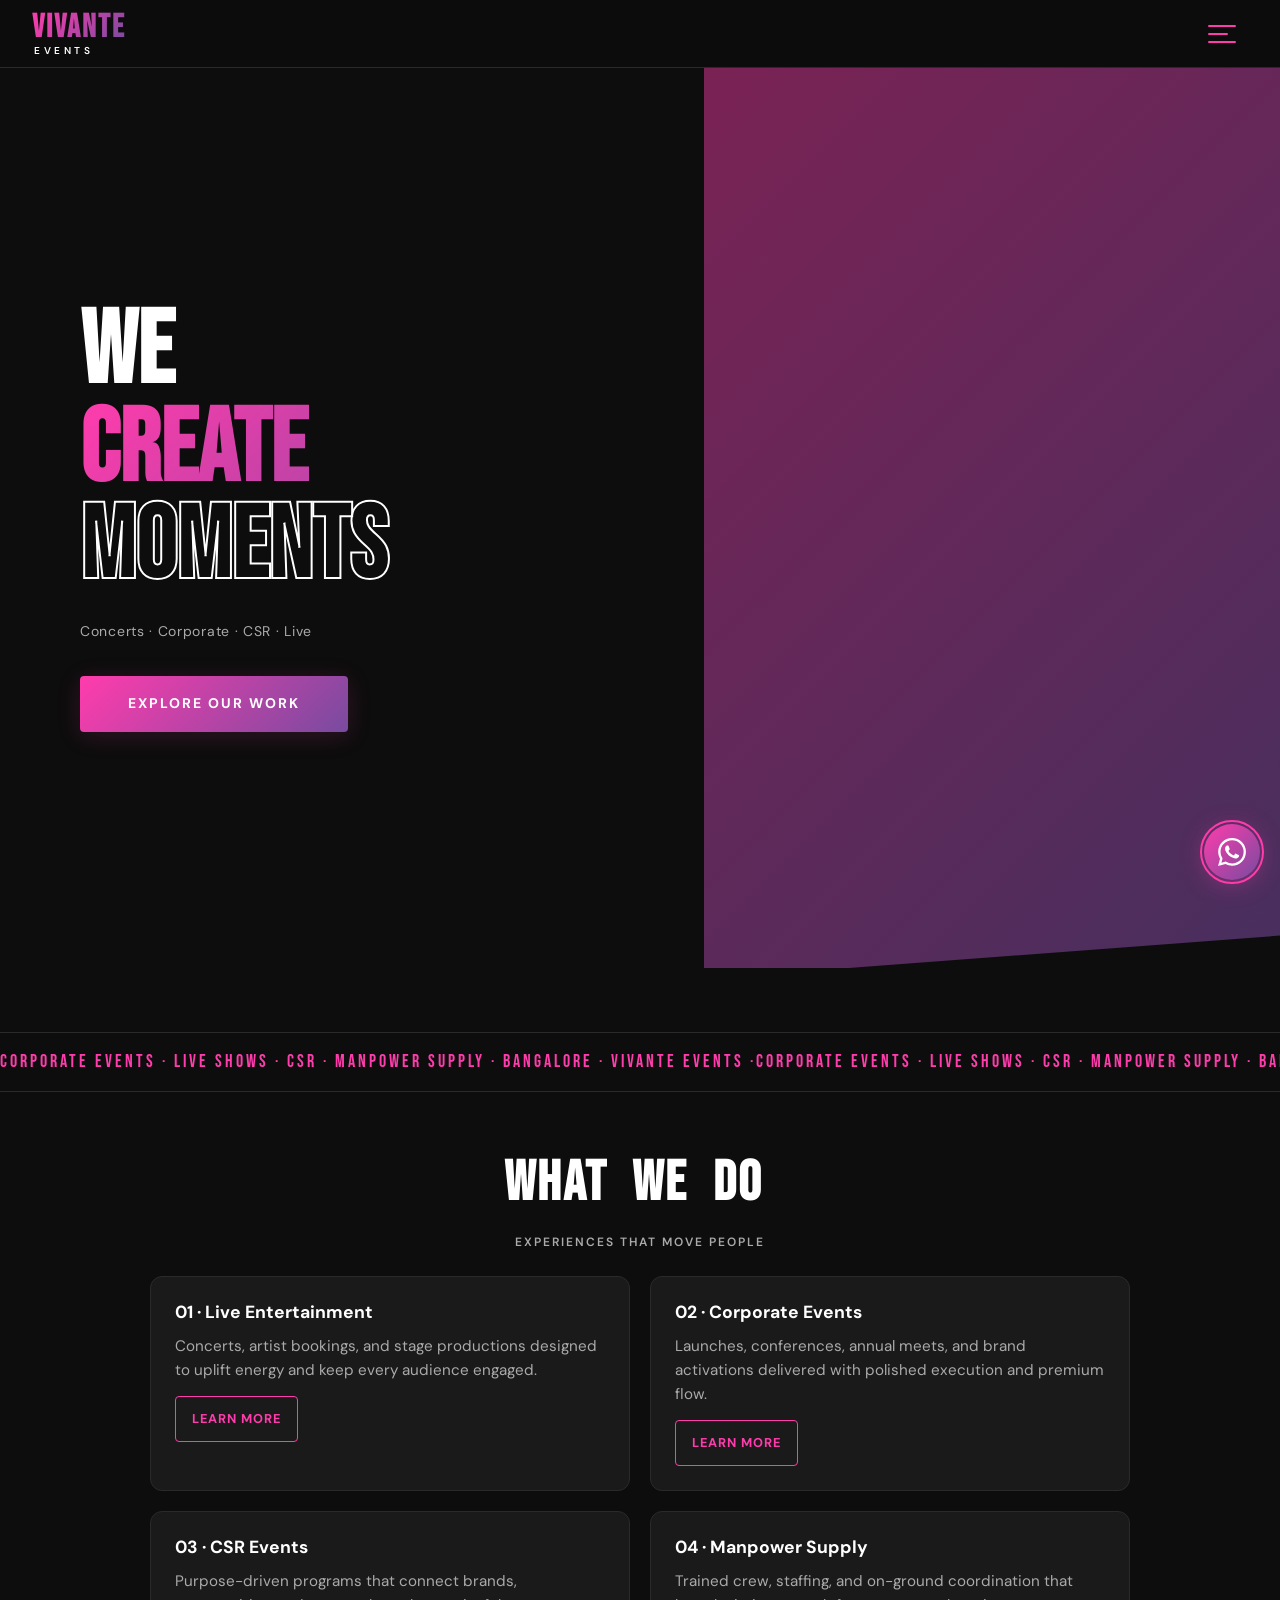
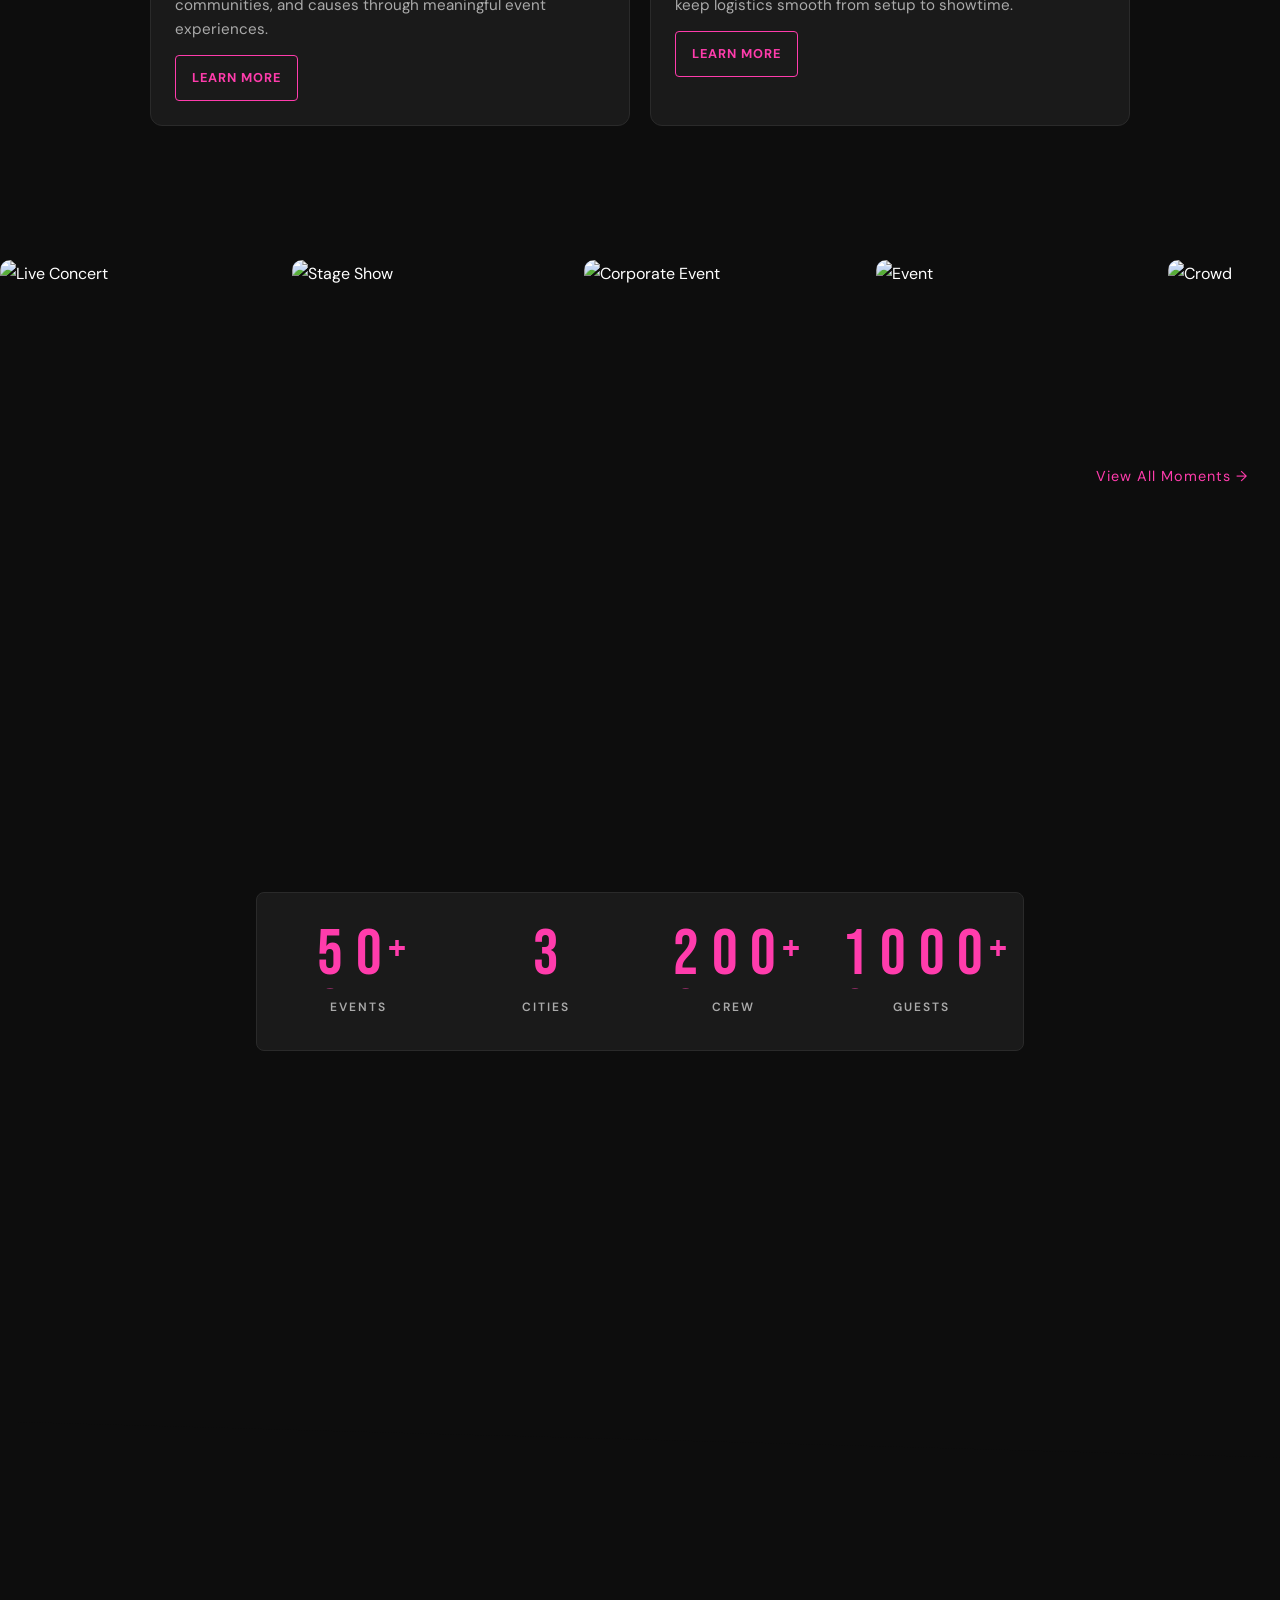
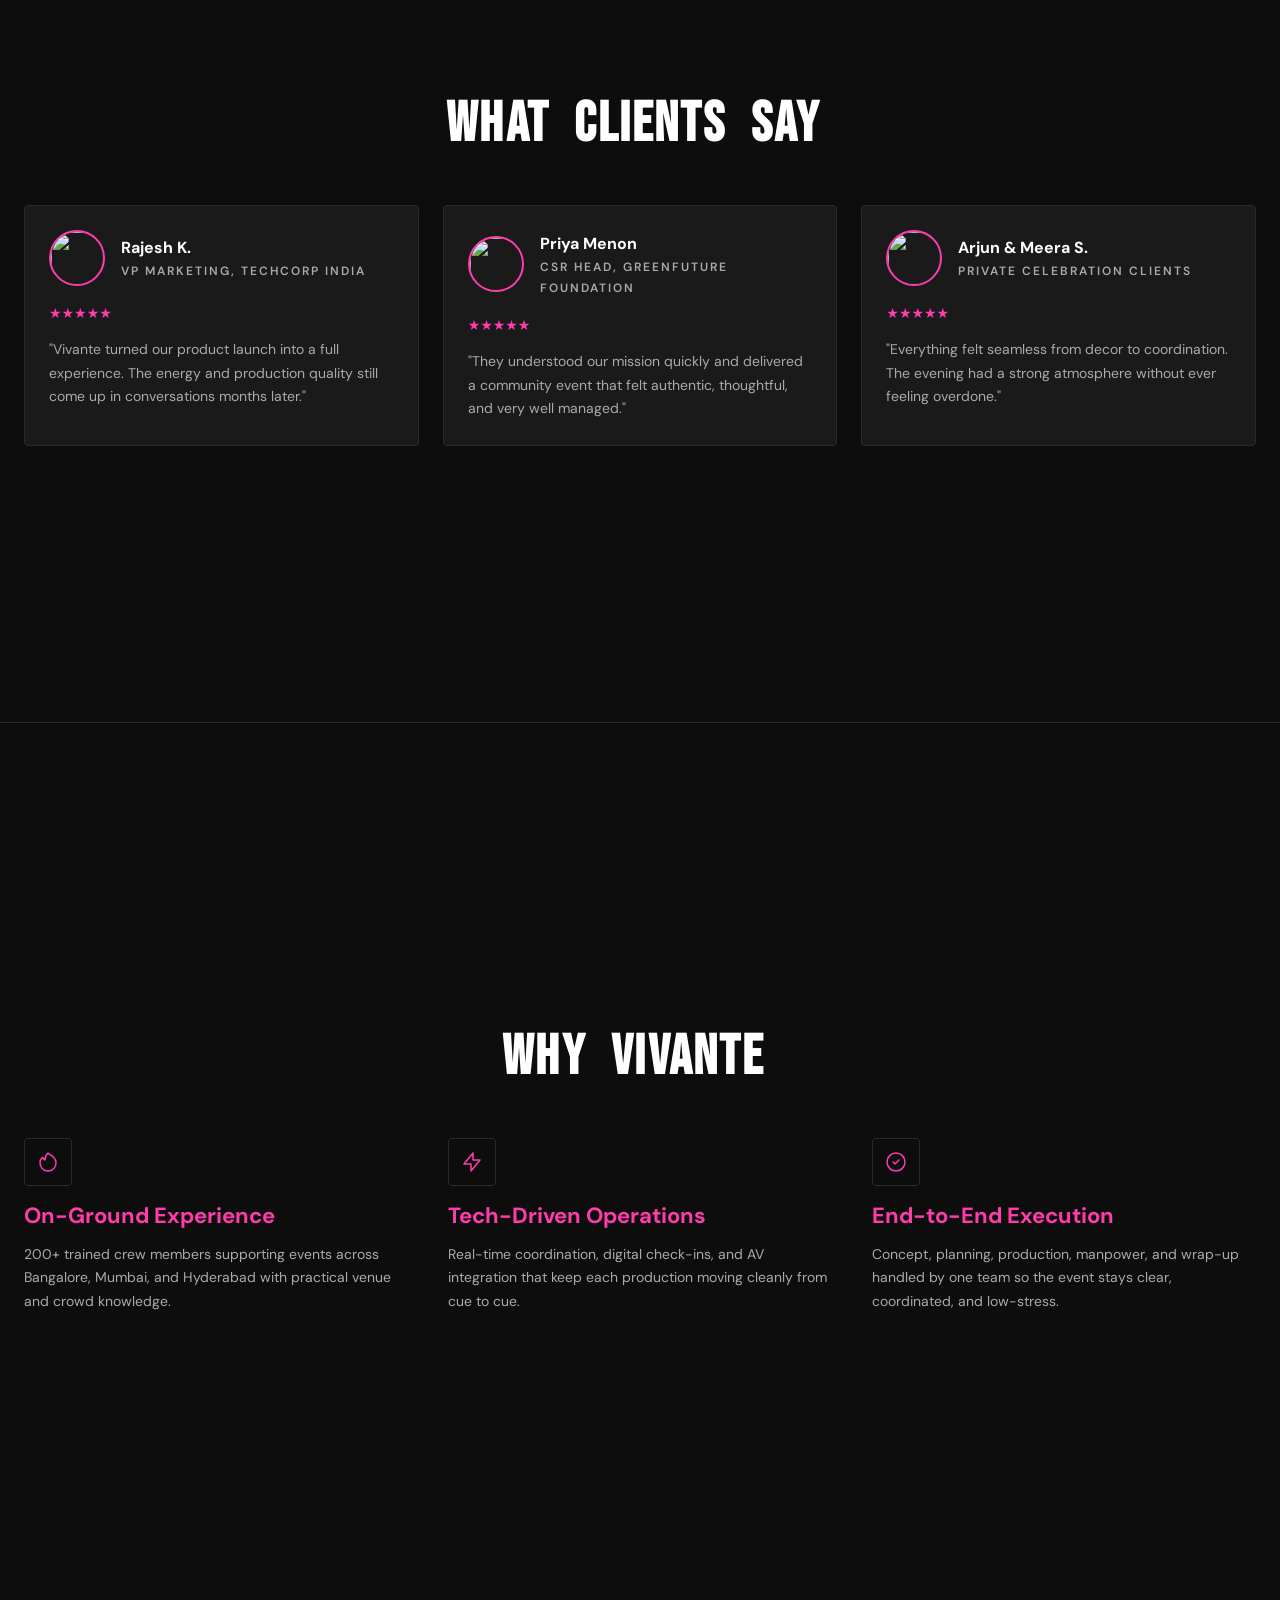
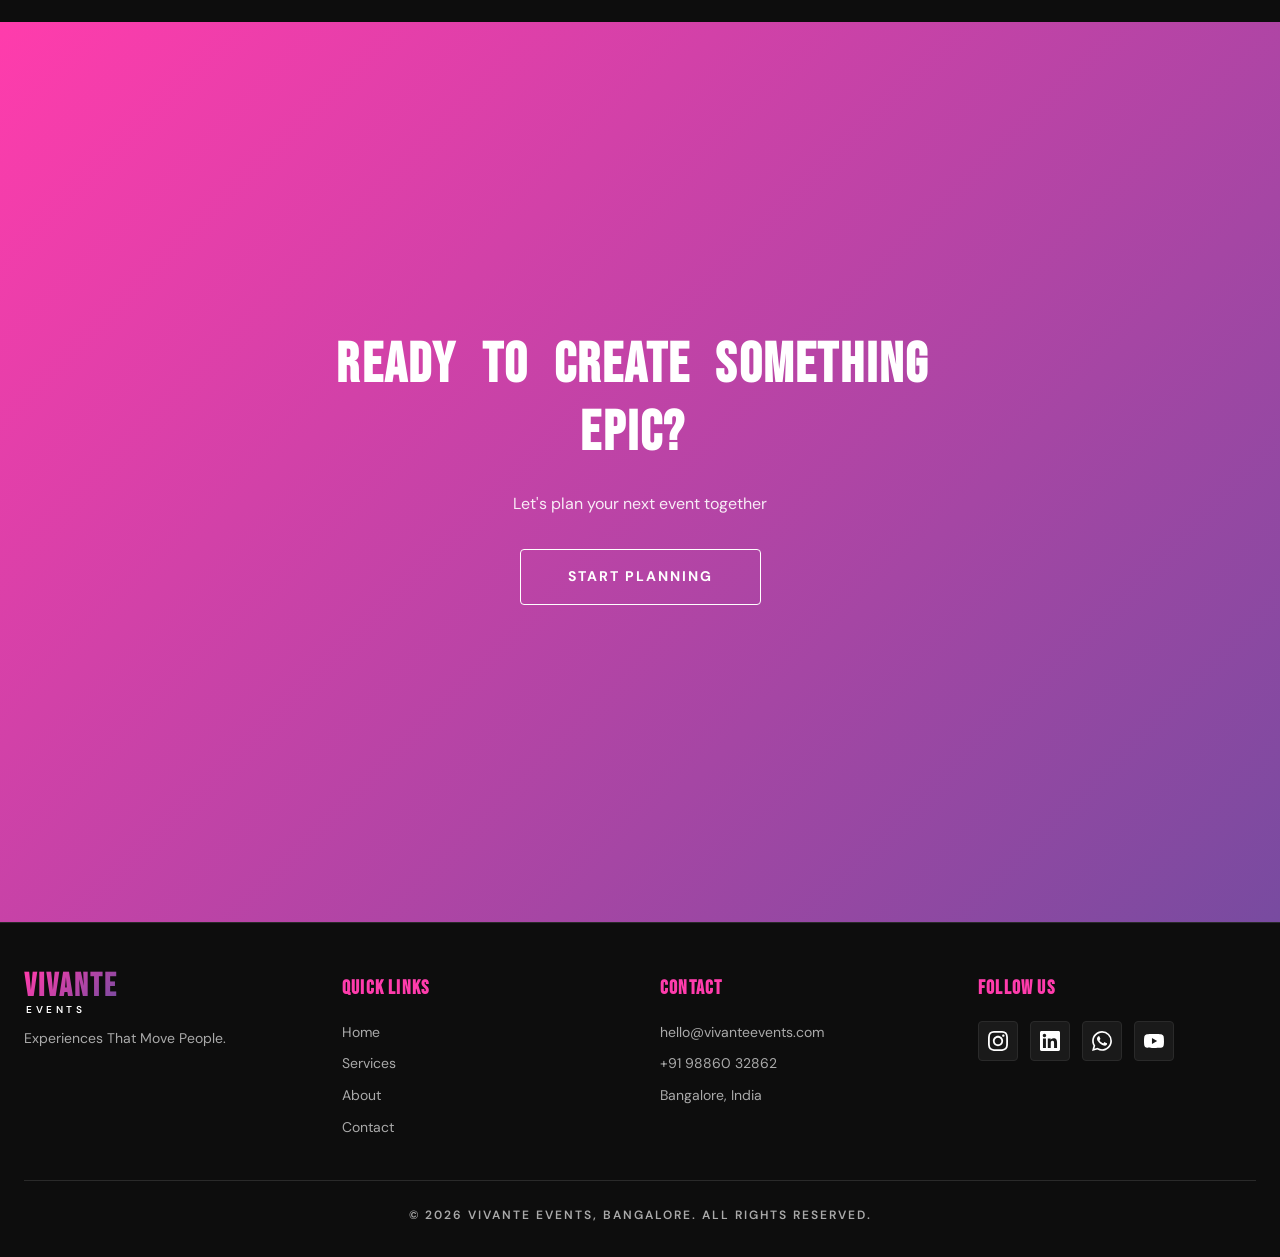
==== commit 9e1f4c51: "Update gallery and homepage services layout" ====
--- a/index.html
+++ b/index.html
@@ -9,6 +9,97 @@
   <link rel="preconnect" href="https://fonts.gstatic.com" crossorigin>
   <link href="https://fonts.googleapis.com/css2?family=Bebas+Neue&family=DM+Sans:ital,opsz,wght@0,9..40,400;0,9..40,500;0,9..40,600;0,9..40,700;1,9..40,400&display=swap" rel="stylesheet">
   <link rel="stylesheet" href="css/style.css">
+  <style>
+    .hero-scroll {
+      display: none !important;
+    }
+
+    .services-section {
+      min-height: auto !important;
+      height: auto !important;
+      margin-top: 0 !important;
+      padding: 4rem 2rem !important;
+      display: block !important;
+      overflow: visible !important;
+      background: transparent !important;
+    }
+
+    .services-heading {
+      margin-bottom: 1.5rem !important;
+    }
+
+    .services-container {
+      display: grid !important;
+      grid-template-columns: 1fr !important;
+      gap: 1rem !important;
+      max-width: 980px !important;
+      margin: 0 auto !important;
+      scroll-snap-type: none !important;
+    }
+
+    .service-panel {
+      height: auto !important;
+      min-height: auto !important;
+      display: flex !important;
+      flex-direction: column !important;
+      gap: 0.75rem !important;
+      padding: 1.5rem !important;
+      background: #1A1A1A !important;
+      border: 1px solid #2A2A2A !important;
+      border-radius: 12px !important;
+      overflow: hidden !important;
+      box-shadow: none !important;
+      scroll-snap-align: none !important;
+      transition: transform 0.2s ease, border-color 0.2s ease, box-shadow 0.2s ease !important;
+    }
+
+    .service-panel:hover {
+      transform: translateY(-4px) !important;
+      border-color: #FF3CAC !important;
+      box-shadow: 0 10px 30px rgba(255, 60, 172, 0.16) !important;
+    }
+
+    .service-panel-media,
+    .service-panel-image {
+      display: none !important;
+    }
+
+    .service-panel-content {
+      display: flex !important;
+      flex-direction: column !important;
+      gap: 0.6rem !important;
+      padding: 0 !important;
+    }
+
+    .service-panel-content .card-title {
+      font-size: 1.1rem !important;
+      margin: 0 !important;
+    }
+
+    .service-panel-content .body-text {
+      font-size: 0.95rem !important;
+      line-height: 1.6 !important;
+      margin: 0 !important;
+    }
+
+    .service-panel-content .btn-secondary {
+      margin-top: 0.25rem !important;
+      padding: 0.7rem 1rem !important;
+      font-size: 0.8rem !important;
+      letter-spacing: 1px !important;
+    }
+
+    @media (min-width: 1024px) {
+      .services-section {
+        padding: 4rem 2rem !important;
+      }
+
+      .services-container {
+        grid-template-columns: repeat(2, minmax(0, 1fr)) !important;
+        gap: 1.25rem !important;
+      }
+    }
+  </style>
 </head>
 <body>
   <div id="topbar">
@@ -57,10 +148,6 @@
         </div>
       </div>
       <div class="hero-split-visual" role="img" aria-label="Live event stage"></div>
-      <a href="#services" class="hero-scroll" aria-label="Scroll down">
-        <span class="hero-scroll-text">Scroll</span>
-        <span class="hero-scroll-line" aria-hidden="true"></span>
-      </a>
     </section>
 
     <div class="marquee-strip" aria-hidden="true">
@@ -78,159 +165,96 @@
 
       <div class="services-container">
         <article class="service-panel">
-          <div class="service-panel-media">
-            <img class="service-panel-image" src="https://picsum.photos/seed/stage/900/900" alt="Live entertainment stage production" width="900" height="900" loading="lazy">
-          </div>
           <div class="service-panel-content reveal">
-            <h3 class="card-title">Live Entertainment</h3>
-            <p class="body-text">Concerts, artist bookings, and stage productions designed to lift the energy in every room and keep every audience engaged.</p>
+            <h3 class="card-title">01 · Live Entertainment</h3>
+            <p class="body-text">Concerts, artist bookings, and stage productions designed to uplift energy and keep every audience engaged.</p>
             <a href="services.html" class="btn-secondary inline-flex">Learn More</a>
           </div>
         </article>
 
         <article class="service-panel">
-          <div class="service-panel-media">
-            <img class="service-panel-image" src="https://picsum.photos/seed/corporate/900/900" alt="Corporate event production setup" width="900" height="900" loading="lazy">
-          </div>
           <div class="service-panel-content reveal">
-            <h3 class="card-title">Corporate Events</h3>
-            <p class="body-text">Launches, conferences, annual meets, and brand activations delivered with polished execution and premium event flow.</p>
+            <h3 class="card-title">02 · Corporate Events</h3>
+            <p class="body-text">Launches, conferences, annual meets, and brand activations delivered with polished execution and premium flow.</p>
             <a href="services.html" class="btn-secondary inline-flex">Learn More</a>
           </div>
         </article>
 
         <article class="service-panel">
-          <div class="service-panel-media">
-            <img class="service-panel-image" src="https://picsum.photos/seed/csr/900/900" alt="CSR event with community engagement" width="900" height="900" loading="lazy">
-          </div>
           <div class="service-panel-content reveal">
-            <h3 class="card-title">CSR Events</h3>
-            <p class="body-text">Purpose-driven programs that connect brands, communities, and causes through meaningful, carefully managed event experiences.</p>
+            <h3 class="card-title">03 · CSR Events</h3>
+            <p class="body-text">Purpose-driven programs that connect brands, communities, and causes through meaningful event experiences.</p>
             <a href="services.html" class="btn-secondary inline-flex">Learn More</a>
           </div>
         </article>
 
         <article class="service-panel">
-          <div class="service-panel-media">
-            <img class="service-panel-image" src="https://picsum.photos/seed/crew/900/900" alt="Event crew and manpower support" width="900" height="900" loading="lazy">
-          </div>
           <div class="service-panel-content reveal">
-            <h3 class="card-title">Manpower Supply</h3>
-            <p class="body-text">Trained crew, staffing, and on-ground coordination that keep logistics smooth from setup to showtime and final wrap.</p>
+            <h3 class="card-title">04 · Manpower Supply</h3>
+            <p class="body-text">Trained crew, staffing, and on-ground coordination that keep logistics smooth from setup to showtime.</p>
             <a href="services.html" class="btn-secondary inline-flex">Learn More</a>
           </div>
         </article>
       </div>
     </section>
 
-    <section id="gallery" class="gallery-section section-pad">
-      <div class="container-main">
-        <h2 class="section-title mb-2 reveal">MOMENTS WE'VE CREATED</h2>
-        <p class="caption text-secondary mb-8 reveal">A continuous look at our work</p>
-
-        <div class="gallery-lanes reveal" role="region" aria-label="Event photo gallery">
-          <div class="gallery-lane">
-            <div class="lane-track">
-              <figure class="gallery-photo-card landscape"><img src="https://picsum.photos/seed/concert/280/180" alt="Concert moment" width="280" height="180" loading="lazy"></figure>
-              <figure class="gallery-photo-card landscape"><img src="https://picsum.photos/seed/stage/280/180" alt="Stage setup" width="280" height="180" loading="lazy"></figure>
-              <figure class="gallery-photo-card landscape"><img src="https://picsum.photos/seed/corporate/280/180" alt="Corporate event" width="280" height="180" loading="lazy"></figure>
-              <figure class="gallery-photo-card landscape"><img src="https://picsum.photos/seed/event/280/180" alt="Event crowd" width="280" height="180" loading="lazy"></figure>
-              <figure class="gallery-photo-card landscape"><img src="https://picsum.photos/seed/festival/280/180" alt="Festival lights" width="280" height="180" loading="lazy"></figure>
-              <figure class="gallery-photo-card landscape"><img src="https://picsum.photos/seed/splash/280/180" alt="Show splash moment" width="280" height="180" loading="lazy"></figure>
-              <figure class="gallery-photo-card landscape"><img src="https://picsum.photos/seed/concert/280/180" alt="Concert moment" width="280" height="180" loading="lazy"></figure>
-              <figure class="gallery-photo-card landscape"><img src="https://picsum.photos/seed/stage/280/180" alt="Stage setup" width="280" height="180" loading="lazy"></figure>
-              <figure class="gallery-photo-card landscape"><img src="https://picsum.photos/seed/corporate/280/180" alt="Corporate event" width="280" height="180" loading="lazy"></figure>
-              <figure class="gallery-photo-card landscape"><img src="https://picsum.photos/seed/event/280/180" alt="Event crowd" width="280" height="180" loading="lazy"></figure>
-              <figure class="gallery-photo-card landscape"><img src="https://picsum.photos/seed/festival/280/180" alt="Festival lights" width="280" height="180" loading="lazy"></figure>
-              <figure class="gallery-photo-card landscape"><img src="https://picsum.photos/seed/splash/280/180" alt="Show splash moment" width="280" height="180" loading="lazy"></figure>
-            </div>
-          </div>
-
-          <div class="gallery-lane">
-            <div class="lane-track reverse">
-              <figure class="gallery-photo-card portrait"><img src="https://picsum.photos/seed/artist1/160/240" alt="Artist portrait" width="160" height="240" loading="lazy"></figure>
-              <figure class="gallery-photo-card portrait"><img src="https://picsum.photos/seed/celeb1/160/240" alt="Celebrity moment" width="160" height="240" loading="lazy"></figure>
-              <figure class="gallery-photo-card portrait"><img src="https://picsum.photos/seed/portrait1/160/240" alt="Portrait event shot" width="160" height="240" loading="lazy"></figure>
-              <figure class="gallery-photo-card portrait"><img src="https://picsum.photos/seed/artist2/160/240" alt="Artist meet and greet" width="160" height="240" loading="lazy"></figure>
-              <figure class="gallery-photo-card portrait"><img src="https://picsum.photos/seed/team1/160/240" alt="Team moment" width="160" height="240" loading="lazy"></figure>
-              <figure class="gallery-photo-card portrait"><img src="https://picsum.photos/seed/person1/160/240" alt="Guest portrait" width="160" height="240" loading="lazy"></figure>
-              <figure class="gallery-photo-card portrait"><img src="https://picsum.photos/seed/artist1/160/240" alt="Artist portrait" width="160" height="240" loading="lazy"></figure>
-              <figure class="gallery-photo-card portrait"><img src="https://picsum.photos/seed/celeb1/160/240" alt="Celebrity moment" width="160" height="240" loading="lazy"></figure>
-              <figure class="gallery-photo-card portrait"><img src="https://picsum.photos/seed/portrait1/160/240" alt="Portrait event shot" width="160" height="240" loading="lazy"></figure>
-              <figure class="gallery-photo-card portrait"><img src="https://picsum.photos/seed/artist2/160/240" alt="Artist meet and greet" width="160" height="240" loading="lazy"></figure>
-              <figure class="gallery-photo-card portrait"><img src="https://picsum.photos/seed/team1/160/240" alt="Team moment" width="160" height="240" loading="lazy"></figure>
-              <figure class="gallery-photo-card portrait"><img src="https://picsum.photos/seed/person1/160/240" alt="Guest portrait" width="160" height="240" loading="lazy"></figure>
-            </div>
-          </div>
-
-          <div class="gallery-lane">
-            <div class="lane-track">
-              <figure class="gallery-photo-card landscape"><img src="https://picsum.photos/seed/crowd1/280/180" alt="Crowd energy" width="280" height="180" loading="lazy"></figure>
-              <figure class="gallery-photo-card landscape"><img src="https://picsum.photos/seed/lights/280/180" alt="Event lighting" width="280" height="180" loading="lazy"></figure>
-              <figure class="gallery-photo-card landscape"><img src="https://picsum.photos/seed/conference/280/180" alt="Conference stage" width="280" height="180" loading="lazy"></figure>
-              <figure class="gallery-photo-card landscape"><img src="https://picsum.photos/seed/backstage/280/180" alt="Backstage preparation" width="280" height="180" loading="lazy"></figure>
-              <figure class="gallery-photo-card landscape"><img src="https://picsum.photos/seed/crowd1/280/180" alt="Crowd energy" width="280" height="180" loading="lazy"></figure>
-              <figure class="gallery-photo-card landscape"><img src="https://picsum.photos/seed/lights/280/180" alt="Event lighting" width="280" height="180" loading="lazy"></figure>
-              <figure class="gallery-photo-card landscape"><img src="https://picsum.photos/seed/conference/280/180" alt="Conference stage" width="280" height="180" loading="lazy"></figure>
-              <figure class="gallery-photo-card landscape"><img src="https://picsum.photos/seed/backstage/280/180" alt="Backstage preparation" width="280" height="180" loading="lazy"></figure>
-            </div>
-          </div>
-
-          <div class="gallery-lane">
-            <div class="lane-track reverse">
-              <figure class="gallery-photo-card portrait"><img src="https://picsum.photos/seed/artist1b/160/240" alt="Artist feature" width="160" height="240" loading="lazy"></figure>
-              <figure class="gallery-photo-card portrait"><img src="https://picsum.photos/seed/celeb1b/160/240" alt="Featured guest" width="160" height="240" loading="lazy"></figure>
-              <figure class="gallery-photo-card portrait"><img src="https://picsum.photos/seed/portrait1b/160/240" alt="Portrait highlight" width="160" height="240" loading="lazy"></figure>
-              <figure class="gallery-photo-card portrait"><img src="https://picsum.photos/seed/artist2b/160/240" alt="Stage artist" width="160" height="240" loading="lazy"></figure>
-              <figure class="gallery-photo-card portrait"><img src="https://picsum.photos/seed/team1b/160/240" alt="Crew portrait" width="160" height="240" loading="lazy"></figure>
-              <figure class="gallery-photo-card portrait"><img src="https://picsum.photos/seed/person1b/160/240" alt="Audience portrait" width="160" height="240" loading="lazy"></figure>
-              <figure class="gallery-photo-card portrait"><img src="https://picsum.photos/seed/artist1b/160/240" alt="Artist feature" width="160" height="240" loading="lazy"></figure>
-              <figure class="gallery-photo-card portrait"><img src="https://picsum.photos/seed/celeb1b/160/240" alt="Featured guest" width="160" height="240" loading="lazy"></figure>
-              <figure class="gallery-photo-card portrait"><img src="https://picsum.photos/seed/portrait1b/160/240" alt="Portrait highlight" width="160" height="240" loading="lazy"></figure>
-              <figure class="gallery-photo-card portrait"><img src="https://picsum.photos/seed/artist2b/160/240" alt="Stage artist" width="160" height="240" loading="lazy"></figure>
-              <figure class="gallery-photo-card portrait"><img src="https://picsum.photos/seed/team1b/160/240" alt="Crew portrait" width="160" height="240" loading="lazy"></figure>
-              <figure class="gallery-photo-card portrait"><img src="https://picsum.photos/seed/person1b/160/240" alt="Audience portrait" width="160" height="240" loading="lazy"></figure>
-            </div>
-          </div>
-
-          <div class="gallery-lane">
-            <div class="lane-track">
-              <figure class="gallery-photo-card landscape"><img src="https://picsum.photos/seed/concert2/280/180" alt="Concert highlight" width="280" height="180" loading="lazy"></figure>
-              <figure class="gallery-photo-card landscape"><img src="https://picsum.photos/seed/stage2/280/180" alt="Stage highlight" width="280" height="180" loading="lazy"></figure>
-              <figure class="gallery-photo-card landscape"><img src="https://picsum.photos/seed/corporate2/280/180" alt="Corporate highlight" width="280" height="180" loading="lazy"></figure>
-              <figure class="gallery-photo-card landscape"><img src="https://picsum.photos/seed/event2/280/180" alt="Event production" width="280" height="180" loading="lazy"></figure>
-              <figure class="gallery-photo-card landscape"><img src="https://picsum.photos/seed/festival2/280/180" alt="Festival scene" width="280" height="180" loading="lazy"></figure>
-              <figure class="gallery-photo-card landscape"><img src="https://picsum.photos/seed/splash2/280/180" alt="Show moment" width="280" height="180" loading="lazy"></figure>
-              <figure class="gallery-photo-card landscape"><img src="https://picsum.photos/seed/concert2/280/180" alt="Concert highlight" width="280" height="180" loading="lazy"></figure>
-              <figure class="gallery-photo-card landscape"><img src="https://picsum.photos/seed/stage2/280/180" alt="Stage highlight" width="280" height="180" loading="lazy"></figure>
-              <figure class="gallery-photo-card landscape"><img src="https://picsum.photos/seed/corporate2/280/180" alt="Corporate highlight" width="280" height="180" loading="lazy"></figure>
-              <figure class="gallery-photo-card landscape"><img src="https://picsum.photos/seed/event2/280/180" alt="Event production" width="280" height="180" loading="lazy"></figure>
-              <figure class="gallery-photo-card landscape"><img src="https://picsum.photos/seed/festival2/280/180" alt="Festival scene" width="280" height="180" loading="lazy"></figure>
-              <figure class="gallery-photo-card landscape"><img src="https://picsum.photos/seed/splash2/280/180" alt="Show moment" width="280" height="180" loading="lazy"></figure>
-            </div>
-          </div>
-
-          <div class="gallery-lane">
-            <div class="lane-track reverse">
-              <figure class="gallery-photo-card portrait"><img src="https://picsum.photos/seed/artist1c/160/240" alt="Artist spotlight" width="160" height="240" loading="lazy"></figure>
-              <figure class="gallery-photo-card portrait"><img src="https://picsum.photos/seed/celeb1c/160/240" alt="Guest spotlight" width="160" height="240" loading="lazy"></figure>
-              <figure class="gallery-photo-card portrait"><img src="https://picsum.photos/seed/portrait1c/160/240" alt="Portrait scene" width="160" height="240" loading="lazy"></figure>
-              <figure class="gallery-photo-card portrait"><img src="https://picsum.photos/seed/artist2c/160/240" alt="Performer close-up" width="160" height="240" loading="lazy"></figure>
-              <figure class="gallery-photo-card portrait"><img src="https://picsum.photos/seed/team1c/160/240" alt="Team feature" width="160" height="240" loading="lazy"></figure>
-              <figure class="gallery-photo-card portrait"><img src="https://picsum.photos/seed/person1c/160/240" alt="Audience feature" width="160" height="240" loading="lazy"></figure>
-              <figure class="gallery-photo-card portrait"><img src="https://picsum.photos/seed/artist1c/160/240" alt="Artist spotlight" width="160" height="240" loading="lazy"></figure>
-              <figure class="gallery-photo-card portrait"><img src="https://picsum.photos/seed/celeb1c/160/240" alt="Guest spotlight" width="160" height="240" loading="lazy"></figure>
-              <figure class="gallery-photo-card portrait"><img src="https://picsum.photos/seed/portrait1c/160/240" alt="Portrait scene" width="160" height="240" loading="lazy"></figure>
-              <figure class="gallery-photo-card portrait"><img src="https://picsum.photos/seed/artist2c/160/240" alt="Performer close-up" width="160" height="240" loading="lazy"></figure>
-              <figure class="gallery-photo-card portrait"><img src="https://picsum.photos/seed/team1c/160/240" alt="Team feature" width="160" height="240" loading="lazy"></figure>
-              <figure class="gallery-photo-card portrait"><img src="https://picsum.photos/seed/person1c/160/240" alt="Audience feature" width="160" height="240" loading="lazy"></figure>
-            </div>
-          </div>
-        </div>
-
-        <p class="reveal text-right">
-          <a href="gallery.html" class="gallery-view-all">View All Moments →</a>
-        </p>
+    <section id="gallery" class="gallery-preview">
+      <div class="gallery-lane">
+        <div class="lane-track" id="index-lane">
+          <div class="lane-card landscape">
+            <img src="https://picsum.photos/seed/concert1/280/180" alt="Live Concert" loading="lazy">
+          </div>
+          <div class="lane-card landscape">
+            <img src="https://picsum.photos/seed/stage1/280/180" alt="Stage Show" loading="lazy">
+          </div>
+          <div class="lane-card landscape">
+            <img src="https://picsum.photos/seed/corporate1/280/180" alt="Corporate Event" loading="lazy">
+          </div>
+          <div class="lane-card landscape">
+            <img src="https://picsum.photos/seed/event1/280/180" alt="Event" loading="lazy">
+          </div>
+          <div class="lane-card landscape">
+            <img src="https://picsum.photos/seed/crowd1/280/180" alt="Crowd" loading="lazy">
+          </div>
+          <div class="lane-card landscape">
+            <img src="https://picsum.photos/seed/lights1/280/180" alt="Lights" loading="lazy">
+          </div>
+          <div class="lane-card landscape">
+            <img src="https://picsum.photos/seed/festival1/280/180" alt="Festival" loading="lazy">
+          </div>
+          <div class="lane-card landscape">
+            <img src="https://picsum.photos/seed/splash1/280/180" alt="Social Event" loading="lazy">
+          </div>
+          <div class="lane-card landscape">
+            <img src="https://picsum.photos/seed/concert1/280/180" alt="Live Concert" loading="lazy">
+          </div>
+          <div class="lane-card landscape">
+            <img src="https://picsum.photos/seed/stage1/280/180" alt="Stage Show" loading="lazy">
+          </div>
+          <div class="lane-card landscape">
+            <img src="https://picsum.photos/seed/corporate1/280/180" alt="Corporate Event" loading="lazy">
+          </div>
+          <div class="lane-card landscape">
+            <img src="https://picsum.photos/seed/event1/280/180" alt="Event" loading="lazy">
+          </div>
+          <div class="lane-card landscape">
+            <img src="https://picsum.photos/seed/crowd1/280/180" alt="Crowd" loading="lazy">
+          </div>
+          <div class="lane-card landscape">
+            <img src="https://picsum.photos/seed/lights1/280/180" alt="Lights" loading="lazy">
+          </div>
+          <div class="lane-card landscape">
+            <img src="https://picsum.photos/seed/festival1/280/180" alt="Festival" loading="lazy">
+          </div>
+          <div class="lane-card landscape">
+            <img src="https://picsum.photos/seed/splash1/280/180" alt="Social Event" loading="lazy">
+          </div>
+        </div>
+      </div>
+      <div class="gallery-preview-footer">
+        <a href="gallery.html" class="view-all-link">
+          View All Moments →
+        </a>
       </div>
     </section>
 
